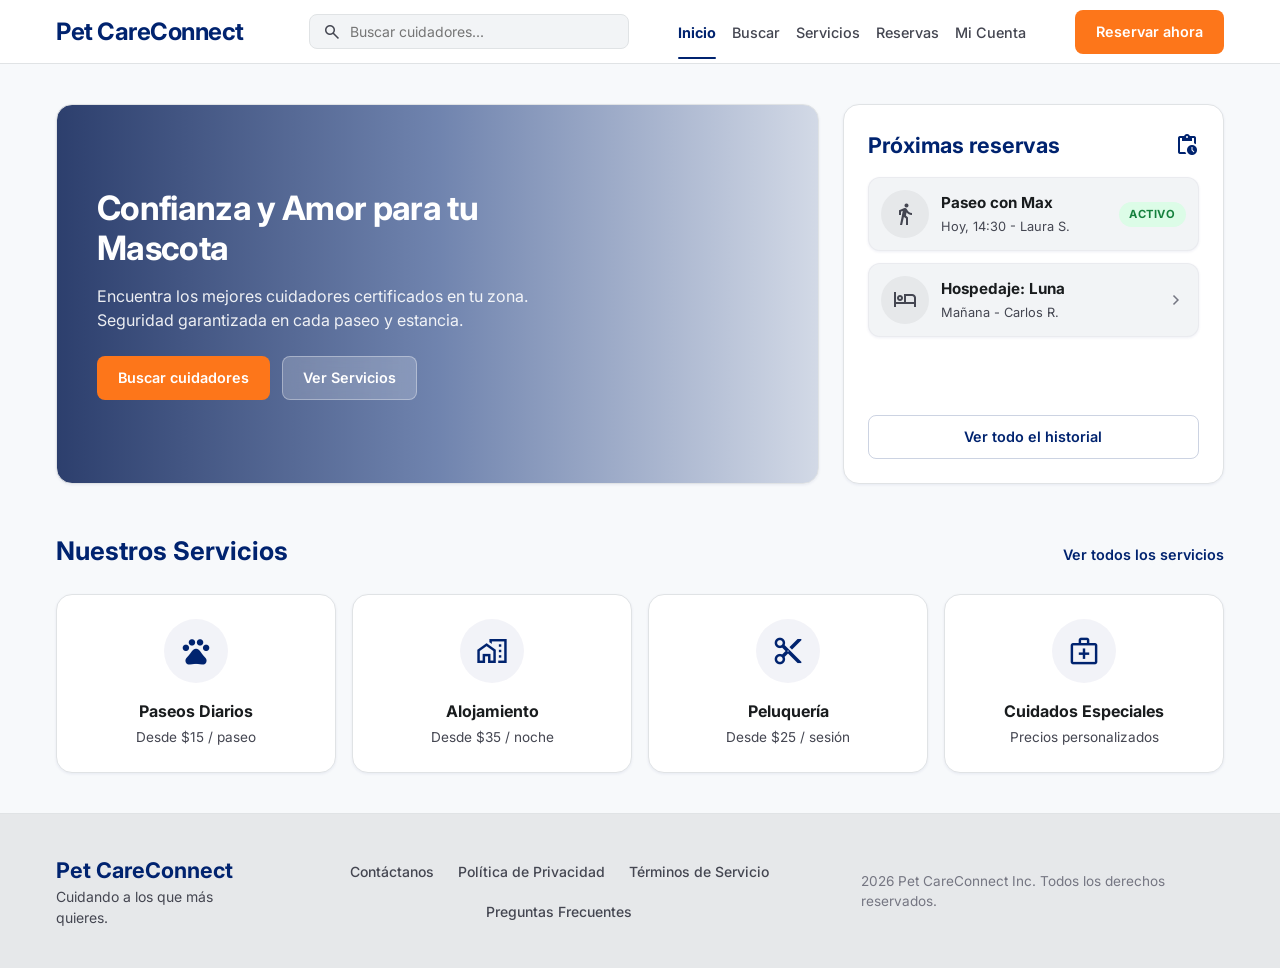
==== petCareConnect/index.html @ e642327b "feat: initialize project structure with index page, search interface, and core application pages" ====
<!DOCTYPE html>
<html lang="es">
<head>
    <meta charset="UTF-8">
    <meta name="viewport" content="width=device-width, initial-scale=1.0">
    <meta name="description" content="Pet CareConnect - Plataforma para reservar servicios de cuidado profesional de mascotas.">
    <title>Pet CareConnect - Cuidado Profesional de Mascotas</title>
    <link rel="preconnect" href="https://fonts.googleapis.com">
    <link rel="preconnect" href="https://fonts.gstatic.com" crossorigin>
    <link href="https://fonts.googleapis.com/css2?family=Inter:wght@400;500;600;700&display=swap" rel="stylesheet">
    <link href="https://fonts.googleapis.com/css2?family=Material+Symbols+Outlined:wght,FILL@100..700,0..1&display=swap" rel="stylesheet">
    <link rel="stylesheet" href="css/styles.css">
    <script src="js/toast.js" defer></script>
    <script src="js/auth.js" defer></script>
</head>
<body>

    <header class="navbar">
        <div class="container navbar-container">
            <span class="brand-logo"><a href="index.html" class="brand-name">Pet CareConnect</a></span>

            <form role="search" action="pages/buscarCuidadores.html" method="GET" class="search-form">
                <div class="form-group search-group">
                    <span class="material-symbols-outlined search-icon">search</span>
                    <label for="search-sitters" class="sr-only">Buscar cuidadores</label>
                    <input type="text" id="search-sitters" class="search-input" name="q" placeholder="Buscar cuidadores...">
                    <button type="submit" class="button button-primary sr-only">Buscar</button>
                </div>
            </form>

            <nav aria-label="Navegación principal" class="main-nav">
                <ul>
                    <li><a href="index.html" class="nav-link active">Inicio</a></li>
                    <li><a href="pages/buscarCuidadores.html" class="nav-link">Buscar</a></li>
                    <li><a href="pages/servicios.html" class="nav-link">Servicios</a></li>
                    <li><a href="pages/misReservas.html" class="nav-link">Reservas</a></li>
                    <li><a href="pages/login.html" class="nav-link">Iniciar sesión</a></li>
                </ul>
            </nav>
            
            <a href="pages/buscarCuidadores.html?intent=reservar" class="button button-accent">Reservar ahora</a>
        </div>
    </header>

    <main class="container">

        <div class="hero-bento-grid">
            <section aria-labelledby="hero-title" class="hero-card">
                <div class="hero-overlay"></div>
                <div class="hero-content">
                    <h1 id="hero-title" class="heading-display" style="color: #ffffff;">Confianza y Amor para tu Mascota</h1>
                    
                    <p>Encuentra los mejores cuidadores certificados en tu zona. Seguridad garantizada en cada paseo y estancia.</p>
                    
                    <div class="hero-actions">
                        <a href="pages/buscarCuidadores.html" class="button button-accent">Buscar cuidadores</a>
                        <a href="pages/servicios.html" class="button button-glass">Ver Servicios</a>
                    </div>
                </div>
            </section>

            <aside aria-labelledby="mis-servicios-title" class="sidebar-card card-surface card-padding">
                <div>
                    <div class="sidebar-header">
                        <h2 id="mis-servicios-title">Próximas reservas</h2>
                        <span class="material-symbols-outlined icon-accent">pending_actions</span>
                    </div>
           
                    <div class="booking-list">
                        <a href="pages/misReservas.html" class="card booking-item card-hover-effect">
                            <div class="booking-avatar-icon">
                                <span class="material-symbols-outlined">directions_walk</span>
                            </div>
                            <div class="booking-info">
                                <h3>Paseo con Max</h3>
                                <p>Hoy, 14:30 - Laura S.</p>
                            </div>
                            <span class="badge badge-success">Activo</span>
                        </a>
                        
                        <a href="pages/misReservas.html" class="card booking-item card-hover-effect">
                            <div class="booking-avatar-icon">
                                <span class="material-symbols-outlined">hotel</span>
                            </div>
                            <div class="booking-info">
                                <h3>Hospedaje: Luna</h3>
                                <p>Mañana - Carlos R.</p>
                            </div>
                            <span class="material-symbols-outlined chevron-icon">chevron_right</span>
                        </a>
                    </div>
                </div>

                <a href="pages/misReservas.html" class="button button-outline-full">Ver todo el historial</a>
            </aside>
        </div>

        <section aria-labelledby="servicios-title" class="services-section">
            <div class="section-header">
                <h2 id="servicios-title">Nuestros Servicios</h2>
                <a href="pages/servicios.html" class="see-all-link">Ver todos los servicios</a>
            </div>
            
            <div class="services-grid">
                <a href="pages/servicios.html#paseos" class="card service-card card-hover-effect">
                    <div class="service-icon-wrapper">
                        <span class="material-symbols-outlined">pets</span>
                    </div>
                    <h3>Paseos Diarios</h3>
                    <p>Desde $15 / paseo</p>
                </a>
                
                <a href="pages/servicios.html#estancia" class="card service-card card-hover-effect">
                    <div class="service-icon-wrapper">
                        <span class="material-symbols-outlined">home_work</span>
                    </div>
                    <h3>Alojamiento</h3>
                    <p>Desde $35 / noche</p>
                </a>
                
                <a href="pages/servicios.html#otros" class="card service-card card-hover-effect">
                    <div class="service-icon-wrapper">
                        <span class="material-symbols-outlined">content_cut</span>
                    </div>
                    <h3>Peluquería</h3>
                    <p>Desde $25 / sesión</p>
                </a>
                
                <a href="pages/servicios.html#otros" class="card service-card card-hover-effect">
                    <div class="service-icon-wrapper">
                        <span class="material-symbols-outlined">medical_services</span>
                    </div>
                    <h3>Cuidados Especiales</h3>
                    <p>Precios personalizados</p>
                </a>
            </div>
        </section>

    </main>

    <footer class="footer">
        <div class="container footer-container">
            <div class="footer-brand">
                <h2>Pet CareConnect</h2>
                <p>Cuidando a los que más quieres.</p>
            </div>

            <nav aria-label="Enlaces legales y ayuda" class="footer-nav">
                <ul>
                    <li><a href="#">Contáctanos</a></li>
                    <li><a href="#">Política de Privacidad</a></li>
                    <li><a href="#">Términos de Servicio</a></li>
                    <li><a href="#">Preguntas Frecuentes</a></li>
                </ul>
            </nav>
            
            <p class="footer-copyright">2026 Pet CareConnect Inc. Todos los derechos reservados.</p>
        </div>
    </footer>

    <nav aria-label="Navegación móvil" class="mobile-nav">
        <a href="index.html" class="mobile-nav-item active">
            <span class="material-symbols-outlined">explore</span>
            <span>Inicio</span>
        </a>
        <a href="pages/buscarCuidadores.html" class="mobile-nav-item">
            <span class="material-symbols-outlined">search</span>
            <span>Buscar</span>
        </a>
        <a href="pages/servicios.html" class="mobile-nav-item">
            <span class="material-symbols-outlined">pets</span>
            <span>Servicios</span>
        </a>
        <a href="pages/misReservas.html" class="mobile-nav-item">
            <span class="material-symbols-outlined">calendar_month</span>
            <span>Reservas</span>
        </a>
        <a href="pages/login.html" class="mobile-nav-item" aria-label="Iniciar sesión">
            <span class="material-symbols-outlined">person</span>
            <span>Cuenta</span>
        </a>
    </nav>
</body>
</html>
---- petCareConnect/css/styles.css ----
:root {
    --primary: #00236f;
    --primary-dark: #00164e;
    --secondary: #9d4300;
    --secondary-bright: #fd761a;
    --secondary-hover: #e06000;

    --bg-main: #f7f9fb;
    --surface: #ffffff;
    --surface-low: #f2f4f6;
    --surface-high: #e6e8ea;

    --text-main: #191c1e;
    --text-muted: #444651;
    --text-light: #757682;
    --border: #e0e3e5;

    --success: #15803d;
    --success-bg: #dcfce7;
    --error: #ba1a1a;
    --error-bg: #ffdad6;
    --warning: #783200;
    --warning-bg: #ffdbca;

    --font: 'Inter', system-ui, -apple-system, sans-serif;
    --max-width: 1200px;
    --header-h: 64px;

    --primary-alpha: rgba(0, 35, 111, 0.05);
    --primary-alpha-subtle: rgba(0, 35, 111, 0.04);
    --primary-alpha-border: rgba(0, 35, 111, 0.2);

    --radius-sm: 0.375rem;
    --radius-md: 0.5rem;
    --radius-lg: 0.75rem;
    --radius-xl: 1rem;
    --shadow-sm: 0 1px 3px rgba(0, 35, 111, 0.07);
    --shadow-md: 0 8px 24px rgba(0, 35, 111, 0.10);
    --transition: transform 0.18s ease, box-shadow 0.18s ease, background-color 0.18s ease, color 0.18s ease, border-color 0.18s ease;
}

*,
*::before,
*::after {
    box-sizing: border-box;
    margin: 0;
    padding: 0;
}

body {
    font-family: var(--font);
    color: var(--text-main);
    background: var(--bg-main);
    line-height: 1.5;
    min-height: 100vh;
    display: flex;
    flex-direction: column;
    padding-top: var(--header-h);
    padding-bottom: 70px;
}

body.login-page-body {
    padding-bottom: 0;
}

a {
    text-decoration: none;
    color: inherit;
}

ul {
    list-style: none;
}

.container {
    width: 100%;
    max-width: var(--max-width);
    margin: 0 auto;
    padding: 0 1rem;
}

.sr-only {
    position: absolute;
    width: 1px;
    height: 1px;
    padding: 0;
    margin: -1px;
    overflow: hidden;
    clip: rect(0, 0, 0, 0);
    border: 0;
}

/* ==========================================================================
   Design System - Componentes Base y Utilidades Globals
   ========================================================================== */

/* 1. Escala Tipográfica Global Unificada */
.heading-display {
    font-size: 2rem;
    font-weight: 800;
    line-height: 1.2;
    letter-spacing: -0.02em;
    color: var(--primary);
}

@media (min-width: 768px) {
    .heading-display {
        font-size: 2.25rem;
    }
}

.heading-xl {
    font-size: 1.85rem;
    font-weight: 800;
    line-height: 1.25;
    letter-spacing: -0.015em;
    color: var(--primary);
}

@media (min-width: 768px) {
    .heading-xl {
        font-size: 2.1rem;
    }
}

.heading-lg {
    font-size: 1.5rem;
    font-weight: 700;
    line-height: 1.3;
}

.heading-md {
    font-size: 1.125rem;
    font-weight: 700;
    line-height: 1.4;
}

.text-body {
    font-size: 1rem;
    line-height: 1.5;
}

.text-small,
.text-caption,
.caption {
    font-size: 0.8125rem;
    line-height: 1.4;
}

.text-muted {
    color: var(--text-muted);
}

/* 2. Utilidades Globales */
.flex {
    display: flex;
}

.flex-center {
    display: flex;
    align-items: center;
    justify-content: center;
}

.flex-between {
    display: flex;
    align-items: center;
    justify-content: space-between;
}

.w-full {
    width: 100%;
}

/* 3. Componentes Base de Formulario */
.form-control {
    width: 100%;
    font-family: var(--font);
    font-size: 0.875rem;
    color: var(--text-main);
    background: transparent;
    border: none;
    outline: none;
    transition: var(--transition);
}

.form-group {
    display: flex;
    flex-direction: column;
    gap: 0.5rem;
}

.form-field {
    display: flex;
    align-items: center;
    gap: 0.5rem;
}

/* 4. Sistema Base de Cards */
.card-surface {
    background: var(--surface);
    border: 1px solid var(--border);
    border-radius: var(--radius-xl);
    box-shadow: var(--shadow-sm);
    transition: var(--transition);
}

.card-padding {
    padding: 1.5rem;
}

/* 5. Sistema de Botones Estandarizado (3 Roles + Ghost) */
.button,
.btn {
    display: inline-flex;
    align-items: center;
    justify-content: center;
    min-height: 44px;
    padding: 0.65rem 1.25rem;
    border-radius: var(--radius-md);
    font-weight: 600;
    font-size: 0.9rem;
    border: 1px solid transparent;
    cursor: pointer;
    transition: var(--transition);
    line-height: 1.25;
    text-align: center;
    box-sizing: border-box;
}

.button-primary,
.btn-primary {
    background: var(--primary);
    color: #ffffff;
}

.button-primary:hover,
.btn-primary:hover {
    background: var(--primary-dark);
    transform: translateY(-1px);
}

.button-accent,
.btn-accent,
.button-hero-accent {
    background: var(--secondary-bright);
    color: #ffffff;
}

.button-accent:hover,
.btn-accent:hover,
.button-hero-accent:hover {
    background: var(--secondary-hover);
    transform: translateY(-1px);
}

.button-outline,
.btn-outline {
    background: transparent;
    color: var(--primary);
    border-color: var(--primary-alpha-border);
}

.button-outline:hover,
.btn-outline:hover {
    background: var(--primary-alpha);
    transform: translateY(-1px);
}

.button-outline-full {
    width: 100%;
    min-height: 44px;
    background: transparent;
    color: var(--primary);
    border: 1px solid var(--primary-alpha-border);
    border-radius: var(--radius-md);
    margin-top: 1rem;
}

.button-outline-full:hover {
    background: var(--primary-alpha);
    transform: translateY(-1px);
}

.button-glass {
    background: rgba(255, 255, 255, 0.2);
    color: #fff;
    backdrop-filter: blur(8px);
    -webkit-backdrop-filter: blur(8px);
    border-color: rgba(255, 255, 255, 0.35);
}

.button-glass:hover {
    background: rgba(255, 255, 255, 0.3);
}

.button-secondary-dim {
    background: var(--surface-low);
    color: var(--text-muted);
    border: 1px solid var(--border);
}

.button-secondary-dim:hover {
    background: var(--surface-high);
    color: var(--text-main);
}

.button:disabled,
.btn:disabled {
    opacity: 0.5;
    cursor: not-allowed;
    transform: none !important;
}

.card {
    background: var(--surface);
    border: 1px solid var(--border);
    border-radius: var(--radius-xl);
    padding: 1.5rem;
    box-shadow: var(--shadow-sm);
    transition: var(--transition);
}

.badge {
    display: inline-block;
    padding: 0.25rem 0.65rem;
    border-radius: 9999px;
    font-size: 0.7rem;
    font-weight: 700;
    text-transform: uppercase;
    letter-spacing: 0.05em;
}

.badge-success {
    background: var(--success-bg);
    color: var(--success);
}

.form-group {
    display: flex;
    flex-direction: column;
    gap: 0.5rem;
}

.search-group {
    position: relative;
    display: flex;
    flex-direction: row;
    align-items: center;
    background: var(--surface-low);
    border: 1px solid var(--border);
    border-radius: var(--radius-md);
    padding: 0.4rem 0.75rem;
    gap: 0.5rem;
    transition: var(--transition);
}

.search-group:focus-within {
    border-color: var(--primary);
    box-shadow: 0 0 0 3px rgba(0, 35, 111, 0.1);
}

.search-icon {
    color: var(--text-muted);
    font-size: 1.25rem;
    flex-shrink: 0;
    display: inline-flex;
    align-items: center;
    line-height: 1;
}

.search-input {
    flex: 1;
    width: 100%;
    border: none;
    background: transparent;
    font-family: inherit;
    font-size: 0.875rem;
    color: var(--text-main);
    outline: none;
}

.navbar {
    position: fixed;
    top: 0;
    left: 0;
    width: 100%;
    height: var(--header-h);
    background: var(--surface);
    border-bottom: 1px solid var(--border);
    z-index: 100;
}

.navbar-container {
    height: 100%;
    display: flex;
    align-items: center;
    justify-content: space-between;
    gap: 0.75rem;
    min-width: 0;
}

.brand-name {
    font-size: 1.15rem;
    font-weight: 700;
    color: var(--primary);
    letter-spacing: -0.02em;
    white-space: nowrap;
}

.navbar .button-accent {
    flex-shrink: 0;
    padding: 0.5rem 0.85rem;
    font-size: 0.8rem;
}

.main-nav,
.search-form {
    display: none;
}

.search-form {
    flex: 1;
    max-width: 320px;
    margin-left: 1rem;
}

.main-nav ul {
    display: flex;
    align-items: center;
    gap: 1rem;
}

.nav-link {
    color: var(--text-muted);
    font-weight: 500;
    font-size: 0.9rem;
    white-space: nowrap;
    position: relative;
    transition: var(--transition);
}

.nav-link:hover,
.nav-link.active {
    color: var(--primary);
}

.nav-link.active {
    font-weight: 700;
}

.nav-link.active::after {
    content: '';
    position: absolute;
    bottom: -18px;
    left: 0;
    width: 100%;
    height: 2px;
    background: var(--primary);
    border-radius: 2px;
}

main.container {
    flex: 1;
    padding-top: 2.5rem;
    padding-bottom: 2.5rem;
    display: flex;
    flex-direction: column;
    gap: 2.5rem;
}

.hero-bento-grid {
    display: grid;
    grid-template-columns: 1fr;
    gap: 1.5rem;
}

@media (min-width: 900px) {
    .hero-bento-grid {
        grid-template-columns: 8fr 4fr;
    }
}

.hero-card {
    position: relative;
    border-radius: var(--radius-xl);
    overflow: hidden;
    background: linear-gradient(90deg, rgba(0, 22, 78, 0.82) 0%, rgba(0, 35, 111, 0.55) 50%, rgba(0, 35, 111, 0.15) 100%);
    border: 1px solid var(--border);
    box-shadow: var(--shadow-sm);
    min-height: 280px;
    display: flex;
    flex-direction: column;
    justify-content: center;
    padding: 1.5rem;
}

.hero-overlay {
    position: absolute;
    inset: 0;
    pointer-events: none;
}

.hero-content {
    max-width: 480px;
    color: #fff;
    z-index: 2;
}

.hero-content h1 {
    font-size: 1.6rem;
    font-weight: 700;
    color: #fff;
    line-height: 1.2;
    margin-bottom: 1rem;
}

.hero-content p {
    font-size: 1rem;
    color: rgba(255, 255, 255, 0.9);
    margin-bottom: 1.5rem;
}

@media (min-width: 768px) {
    .hero-card {
        min-height: 380px;
        padding: 2.5rem;
    }

    .hero-content h1 {
        font-size: 2.1rem;
    }
}

.hero-actions {
    display: flex;
    gap: 0.75rem;
    flex-wrap: wrap;
}

.sidebar-card {
    display: flex;
    flex-direction: column;
    justify-content: space-between;
}

.sidebar-header {
    display: flex;
    justify-content: space-between;
    align-items: center;
    margin-bottom: 1rem;
}

.sidebar-header h2 {
    font-size: 1.35rem;
    font-weight: 700;
    color: var(--primary);
}

.icon-accent {
    color: var(--primary);
    font-size: 1.5rem;
}

.booking-list {
    display: flex;
    flex-direction: column;
    gap: 0.75rem;
}

.booking-item {
    display: flex;
    align-items: center;
    gap: 0.75rem;
    padding: 0.75rem;
    background: var(--surface-low);
    border-radius: var(--radius-lg);
    border-color: rgba(197, 197, 211, 0.2);
    margin-bottom: 0;
}

.booking-item:hover {
    background: var(--surface-high);
}

.booking-avatar-icon {
    width: 48px;
    height: 48px;
    border-radius: 50%;
    background: var(--surface-high);
    display: flex;
    align-items: center;
    justify-content: center;
    color: var(--text-muted);
    flex-shrink: 0;
}

.booking-info {
    flex: 1;
}

.booking-info h3 {
    font-size: 0.95rem;
    font-weight: 700;
    color: var(--text-main);
    margin-bottom: 2px;
}

.booking-info p {
    font-size: 0.8rem;
    color: var(--text-muted);
    margin: 0;
}

.chevron-icon {
    color: var(--text-light);
    font-size: 1.25rem;
}

.services-section {
    margin-top: 0.5rem;
}

.section-header {
    display: flex;
    align-items: baseline;
    justify-content: space-between;
    flex-wrap: wrap;
    gap: 0.5rem 1rem;
    margin-bottom: 1.5rem;
}

.section-header h2 {
    font-size: 1.6rem;
    font-weight: 700;
    color: var(--primary);
}

.see-all-link {
    color: var(--primary);
    font-size: 0.9rem;
    font-weight: 600;
}

.see-all-link:hover {
    text-decoration: underline;
}

.services-grid {
    display: grid;
    grid-template-columns: 1fr;
    gap: 1rem;
}

@media (min-width: 640px) {
    .services-grid {
        grid-template-columns: repeat(2, 1fr);
    }
}

@media (min-width: 1024px) {
    .services-grid {
        grid-template-columns: repeat(4, 1fr);
    }
}

.service-card {
    display: flex;
    flex-direction: column;
    align-items: center;
    text-align: center;
    cursor: pointer;
    margin-bottom: 0;
    color: inherit;
}

.service-card:hover {
    transform: translateY(-2px);
    box-shadow: var(--shadow-md);
    border-color: rgba(0, 35, 111, 0.2);
}

.service-icon-wrapper {
    width: 64px;
    height: 64px;
    border-radius: 50%;
    background: rgba(0, 35, 111, 0.05);
    display: flex;
    align-items: center;
    justify-content: center;
    margin-bottom: 1rem;
    color: var(--primary);
    transition: var(--transition);
}

.service-card:hover .service-icon-wrapper {
    background: var(--primary);
    color: #fff;
}

.service-icon-wrapper .material-symbols-outlined {
    font-size: 32px;
}

.service-card h3 {
    font-size: 1rem;
    font-weight: 700;
    margin-bottom: 0.25rem;
}

.service-card p {
    font-size: 0.85rem;
    color: var(--text-muted);
    margin: 0;
}

.footer {
    background: var(--surface-high);
    border-top: 1px solid var(--border);
    margin-top: auto;
    padding: 2.5rem 0;
}

.footer-container {
    display: flex;
    flex-direction: column;
    gap: 1.5rem;
    align-items: center;
}

@media (min-width: 768px) {
    .footer-container {
        flex-direction: row;
        justify-content: space-between;
    }
}

.footer-brand h2 {
    font-size: 1.35rem;
    font-weight: 700;
    color: var(--primary);
}

.footer-brand p {
    font-size: 0.875rem;
    color: var(--text-muted);
}

.footer-nav ul {
    display: flex;
    flex-wrap: wrap;
    justify-content: center;
    gap: 1rem 1.5rem;
}

.footer-nav a {
    color: var(--text-muted);
    font-size: 0.875rem;
    font-weight: 500;
}

.footer-nav a:hover {
    color: var(--primary);
    text-decoration: underline;
}

.footer-copyright {
    font-size: 0.85rem;
    color: var(--text-light);
}

.mobile-nav {
    display: flex;
    position: fixed;
    bottom: 0;
    left: 0;
    width: 100%;
    height: 60px;
    background: var(--surface);
    border-top: 1px solid var(--border);
    z-index: 100;
    justify-content: space-around;
    align-items: center;
    padding: 0 1rem;
}

@media (min-width: 1024px) {
    .brand-name {
        font-size: 1.5rem;
    }

    .navbar .button-accent {
        padding: 0.6rem 1.25rem;
        font-size: 0.9rem;
    }

    .main-nav {
        display: block;
    }

    .search-form {
        display: block;
        min-width: 0;
    }

    .mobile-nav {
        display: none;
    }

    body {
        padding-bottom: 0;
    }
}

.mobile-nav-item {
    display: flex;
    flex-direction: column;
    align-items: center;
    color: var(--text-muted);
    font-size: 0.65rem;
    font-weight: 600;
    text-transform: uppercase;
    gap: 2px;
    transition: var(--transition);
}

.mobile-nav-item.active {
    color: var(--primary);
    font-weight: 700;
}

.mobile-nav-item .material-symbols-outlined {
    font-size: 22px;
    font-variation-settings: 'FILL' 0;
    transition: var(--transition);
}

.mobile-nav-item.active .material-symbols-outlined {
    font-variation-settings: 'FILL' 1;
}

/* Estilos Servicios Banner Rítmico */
.services-hero-banner {
    background-color: var(--surface-low);
    padding: 2rem 0;
    margin-bottom: 2rem;
    border-bottom: 1px solid var(--border);
}

@media (min-width: 768px) {
    .services-hero-banner {
        padding: 3rem 0;
        margin-bottom: 2.5rem;
    }
}

.hero-text-block {
    max-width: 680px;
}

.hero-text-block h1 {
    font-size: 2.1rem;
    font-weight: 700;
    color: var(--primary);
    line-height: 1.25;
    margin-bottom: 0.75rem;
    letter-spacing: -0.01em;
}

.hero-text-block p {
    font-size: 1.1rem;
    color: var(--text-muted);
    line-height: 1.6;
}

.catalog-section {
    margin-bottom: 3.5rem;
}

.catalog-grid {
    display: grid;
    grid-template-columns: 1fr;
    gap: 1.5rem;
    width: 100%;
}

@media (min-width: 640px) {
    .catalog-grid {
        grid-template-columns: repeat(2, 1fr);
    }
}

@media (min-width: 1024px) {
    .catalog-grid {
        grid-template-columns: repeat(4, 1fr);
    }
}

.catalog-card {
    display: flex;
    flex-direction: column;
    justify-content: space-between;
    min-height: 250px;
    height: 100%;
    scroll-margin-top: calc(var(--header-h) + 1rem);
}

.catalog-card:hover {
    transform: translateY(-3px);
    box-shadow: var(--shadow-md);
    border-color: var(--primary-alpha-border);
}

.catalog-card-header {
    display: flex;
    flex-direction: column;
    gap: 0.75rem;
}

.catalog-card-title-row {
    display: flex;
    justify-content: space-between;
    align-items: center;
    flex-wrap: wrap;
    gap: 0.5rem;
}

.catalog-card-title-row h3 {
    font-size: 1.2rem;
    font-weight: 700;
    color: var(--primary);
    margin: 0;
    min-width: 0;
    flex: 1;
}

.badge-popular {
    background-color: var(--primary-dark);
    color: #ffffff;
    padding: 3px 10px;
    border-radius: 9999px;
    font-size: 0.7rem;
    font-weight: 700;
    letter-spacing: 0.03em;
}

.catalog-card-desc {
    font-size: 0.9rem;
    color: var(--text-muted);
    line-height: 1.5;
}

.catalog-card-footer {
    display: flex;
    justify-content: space-between;
    align-items: center;
    flex-wrap: wrap;
    gap: 0.5rem;
    padding-top: 1rem;
    border-top: 1px solid var(--border);
    margin-top: 1.25rem;
}

.catalog-price {
    font-size: 0.95rem;
    font-weight: 700;
    color: var(--text-main);
}

.catalog-btn {
    padding: 0.45rem 1rem;
    font-size: 0.85rem;
    border-radius: var(--radius-md);
}

.guarantees-section {
    margin-bottom: 3.5rem;
}

.guarantees-main-title {
    font-size: 1.6rem;
    font-weight: 700;
    color: var(--primary);
    margin-bottom: 1.5rem;
}

.guarantees-grid {
    display: grid;
    grid-template-columns: repeat(1, 1fr);
    gap: 1.5rem;
}

@media (min-width: 768px) {
    .guarantees-grid {
        grid-template-columns: repeat(3, 1fr);
    }
}

.guarantee-card {
    display: flex;
    flex-direction: column;
    gap: 0.75rem;
}

.guarantee-icon-box {
    width: 48px;
    height: 48px;
    border-radius: 50%;
    background-color: rgba(0, 35, 111, 0.06);
    color: var(--primary);
    display: flex;
    align-items: center;
    justify-content: center;
}

.guarantee-icon-box .material-symbols-outlined {
    font-size: 24px;
}

.guarantee-card h3 {
    font-size: 1.1rem;
    font-weight: 700;
    color: var(--primary);
    margin: 0;
}

.guarantee-card p {
    font-size: 0.875rem;
    color: var(--text-muted);
    margin: 0;
}

/* Estilos Martina buscarCuidadores */
.search-header-section {
    display: flex;
    flex-direction: column;
    gap: 1.25rem;
}

.search-title-block h1 {
    color: var(--primary);
}

.search-title-block p {
    margin-top: 0.25rem;
}

.filter-fieldset {
    border: none;
    padding: 0;
    margin: 0;
}

.filter-pills-row {
    display: flex;
    flex-wrap: wrap;
    align-items: center;
    gap: 0.75rem;
    background: var(--surface-low);
    padding: 0.75rem;
    border-radius: var(--radius-xl);
    border: 1px solid var(--border);
}

.filter-pill {
    display: flex;
    align-items: center;
    gap: 0.5rem;
    min-width: 0;
    width: 100%;
    background: var(--surface);
    padding: 0.4rem 0.85rem;
    border-radius: var(--radius-md);
    border: 1px solid var(--border);
    font-size: 0.875rem;
}

.filter-icon {
    font-size: 1.15rem;
    color: var(--text-muted);
    flex-shrink: 0;
}

.filter-label {
    font-weight: 600;
    color: var(--text-main);
    font-size: 0.875rem;
    flex-shrink: 0;
}

.search-input {
    flex: 1;
}

.filter-pill .form-control,
.filter-input,
.filter-select {
    width: auto;
    flex: 1;
    min-width: 0;
    cursor: pointer;
}

.button-more-filters {
    margin-left: 0;
    width: 100%;
    justify-content: center;
    padding: 0.5rem 0;
    background: transparent;
    border: none;
    color: var(--primary);
    font-family: inherit;
    font-size: 0.875rem;
    font-weight: 600;
    display: flex;
    align-items: center;
    gap: 0.35rem;
    cursor: pointer;
    transition: var(--transition);
}

.button-more-filters:hover {
    text-decoration: underline;
}

@media (min-width: 640px) {
    .filter-pill {
        width: auto;
        flex: 1 1 200px;
    }

    .button-more-filters {
        margin-left: auto;
        width: auto;
        flex: 0 0 auto;
        padding: 0;
    }
}

.sitters-section {
    width: 100%;
}

/* Sistema CSS Grid real para cuidadores */
.sitters-grid {
    display: grid;
    grid-template-columns: repeat(1, 1fr);
    gap: 1.5rem;
    width: 100%;
}

@media (min-width: 640px) {
    .sitters-grid {
        grid-template-columns: repeat(2, 1fr);
    }
}

@media (min-width: 1024px) {
    .sitters-grid {
        grid-template-columns: repeat(3, 1fr);
    }
}

/* Tarjeta cuidador basada en .card-surface */
.sitter-card {
    overflow: hidden;
    display: flex;
    flex-direction: column;
    height: 100%;
}

.sitter-card:hover {
    transform: translateY(-2px);
    box-shadow: var(--shadow-md);
    border-color: var(--primary-alpha-border);
}

.sitter-card-media {
    position: relative;
    width: 100%;
    height: 190px;
    overflow: hidden;
    background: var(--surface-high);
}

.sitter-card-img {
    width: 100%;
    height: 100%;
    object-fit: cover;
    transition: transform 0.4s ease;
}

.sitter-card:hover .sitter-card-img {
    transform: scale(1.04);
}

.favorite-btn {
    position: absolute;
    top: 12px;
    right: 12px;
    width: 36px;
    height: 36px;
    border-radius: 50%;
    background: rgba(255, 255, 255, 0.85);
    backdrop-filter: blur(4px);
    -webkit-backdrop-filter: blur(4px);
    border: none;
    display: flex;
    align-items: center;
    justify-content: center;
    cursor: pointer;
    box-shadow: 0 2px 6px rgba(0, 0, 0, 0.1);
    transition: var(--transition);
}

.favorite-btn:hover {
    background: rgba(255, 255, 255, 1);
}

.favorite-icon {
    color: var(--secondary-bright);
    font-size: 20px;
}

.verified-badge {
    position: absolute;
    bottom: 12px;
    left: 12px;
    background: var(--primary);
    color: #ffffff;
    padding: 4px 10px;
    border-radius: 9999px;
    font-size: 11px;
    font-weight: 700;
    letter-spacing: 0.05em;
    box-shadow: 0 2px 6px rgba(0, 0, 0, 0.15);
}

.sitter-card-content {
    padding: 1.25rem;
    display: flex;
    flex-direction: column;
    gap: 1rem;
    flex: 1;
    justify-content: space-between;
}

.sitter-header-row {
    display: flex;
    justify-content: space-between;
    align-items: flex-start;
    gap: 0.75rem;
    min-width: 0;
}

.sitter-header-row > div:first-child {
    min-width: 0;
    flex: 1;
}

.sitter-header-row h3 {
    font-size: 1.2rem;
    font-weight: 700;
    color: var(--primary);
    margin: 0;
    overflow-wrap: anywhere;
}

.rating-block {
    display: flex;
    align-items: center;
    flex-wrap: wrap;
    gap: 4px;
    margin-top: 4px;
}

.stars {
    display: flex;
    color: var(--secondary-bright);
}

.star-icon {
    font-size: 16px;
}

.star-icon.filled {
    font-variation-settings: 'FILL' 1;
}

.reviews-count {
    font-size: 0.75rem;
    color: var(--text-muted);
}

.price-block {
    flex-shrink: 0;
    text-align: right;
}

.price-val {
    display: block;
    font-size: 1.25rem;
    font-weight: 700;
    color: var(--primary);
    line-height: 1.2;
}

.price-unit {
    font-size: 0.75rem;
    color: var(--text-muted);
}

.sitter-bio {
    font-size: 0.875rem;
    color: var(--text-muted);
    line-height: 1.4;
    display: -webkit-box;
    -webkit-line-clamp: 2;
    -webkit-box-orient: vertical;
    overflow: hidden;
}

.availability-block {
    display: flex;
    flex-direction: column;
    gap: 6px;
}

.availability-title {
    font-size: 0.65rem;
    font-weight: 700;
    color: var(--text-muted);
    text-transform: uppercase;
    letter-spacing: 0.05em;
}

.availability-days {
    display: flex;
    gap: 6px;
}

.day-pill {
    flex: 1;
    background: var(--surface-high);
    padding: 6px 0;
    border-radius: 4px;
    text-align: center;
    font-size: 0.75rem;
    font-weight: 600;
    color: var(--text-main);
    position: relative;
    display: flex;
    flex-direction: column;
    align-items: center;
    justify-content: center;
    min-height: 32px;
}

.day-dot {
    width: 6px;
    height: 6px;
    background-color: var(--secondary-bright);
    border-radius: 50%;
    margin-top: 2px;
}

.sitter-card-actions {
    display: flex;
    gap: 8px;
    margin-top: auto;
    padding-top: 0.5rem;
}

.action-btn {
    flex: 1;
    padding: 0.55rem 0.75rem;
    font-size: 0.85rem;
}

.button-outline {
    background-color: transparent;
    color: var(--primary);
    border: 1px solid var(--primary);
    font-weight: 600;
}

.button-outline:hover {
    background-color: rgba(0, 35, 111, 0.05);
}

.pagination-nav {
    margin-top: 2.5rem;
    display: flex;
    justify-content: center;
    align-items: center;
}

.pagination-list {
    display: flex;
    align-items: center;
    gap: 1rem;
    list-style: none;
}

.pagination-btn {
    width: 40px;
    height: 40px;
    border-radius: 50%;
    border: 1px solid var(--border);
    display: flex;
    align-items: center;
    justify-content: center;
    color: var(--text-main);
    transition: var(--transition);
    text-decoration: none;
}

.pagination-btn:hover {
    background-color: var(--surface-low);
}

.pagination-info {
    font-size: 0.9rem;
    font-weight: 500;
    color: var(--text-main);
}

/* ==========================================================================
   Estilos Daysi Mis Reservas 
   ========================================================================== */

.bookings-main {
    gap: 2rem;
    padding-bottom: 3.5rem;
}

.bookings-header-section {
    margin-bottom: 0.5rem;
}

.bookings-title {
    font-size: 2rem;
    font-weight: 700;
    color: var(--text-main);
    line-height: 1.25;
    letter-spacing: -0.01em;
    margin-bottom: 0.35rem;
}

.bookings-subtitle {
    font-size: 1rem;
    color: var(--text-muted);
}

.bookings-columns-grid {
    display: grid;
    grid-template-columns: 1fr;
    gap: 1.5rem;
    align-items: start;
}

@media (min-width: 640px) {
    .bookings-columns-grid {
        grid-template-columns: repeat(2, 1fr);
    }
}

@media (min-width: 1024px) {
    .bookings-columns-grid {
        grid-template-columns: repeat(3, 1fr);
    }
}

.bookings-column {
    display: flex;
    flex-direction: column;
    gap: 1rem;
}

.column-header {
    border-bottom: 1px solid var(--border);
    padding-bottom: 0.65rem;
    margin-bottom: 0.25rem;
}

.column-title {
    font-size: 1.35rem;
    font-weight: 700;
    color: var(--text-main);
    display: flex;
    align-items: center;
    gap: 0.5rem;
    margin: 0;
}

.column-title-muted {
    color: var(--text-muted);
}

/* Badges de conteo en títulos */
.badge-count {
    display: inline-flex;
    align-items: center;
    justify-content: center;
    font-size: 0.75rem;
    font-weight: 700;
    padding: 0.15rem 0.6rem;
    border-radius: 9999px;
    line-height: 1;
}

.badge-activas {
    background-color: var(--primary);
    color: #ffffff;
}

.badge-pasadas {
    background-color: var(--surface-high);
    color: var(--text-muted);
}

.badge-canceladas {
    background-color: #ffdad6;
    color: #93000a;
}

/* Tarjetas de Reserva */
.column-cards {
    display: flex;
    flex-direction: column;
    gap: 1rem;
}

.booking-card {
    padding: 1.25rem;
    display: flex;
    flex-direction: column;
    gap: 1rem;
}

.card-hover-effect:hover {
    box-shadow: 0px 4px 14px rgba(0, 35, 111, 0.08);
    transform: translateY(-2px);
}

.booking-card-past {
    opacity: 0.88;
}

.booking-card-cancelled {
    background-color: var(--surface-low);
    border-color: rgba(197, 197, 211, 0.5);
    opacity: 0.75;
}

/* Fila Superior de la Tarjeta */
.card-top-row {
    display: flex;
    justify-content: space-between;
    align-items: flex-start;
    flex-wrap: wrap;
    gap: 0.5rem;
}

.card-provider-info {
    display: flex;
    align-items: center;
    gap: 0.75rem;
    min-width: 0;
    flex: 1 1 12rem;
}

.avatar-circle {
    width: 44px;
    height: 44px;
    border-radius: 50%;
    background-color: var(--surface-high);
    display: flex;
    align-items: center;
    justify-content: center;
    flex-shrink: 0;
    color: var(--text-muted);
    position: relative;
    overflow: hidden;
}

.avatar-circle::before {
    font-family: 'Material Symbols Outlined';
    font-size: 24px;
}

.avatar-walker::before {
    content: 'directions_walk';
}

.avatar-grooming::before {
    content: 'content_cut';
}

.avatar-sitter::before {
    content: 'home_work';
}

.avatar-vet::before {
    content: 'medical_services';
}

.avatar-trainer::before {
    content: 'pets';
}

.avatar-circle.grayscale {
    filter: grayscale(100%);
    opacity: 0.7;
}

.provider-text {
    display: flex;
    flex-direction: column;
    min-width: 0;
}

.card-service-title {
    font-size: 1rem;
    font-weight: 700;
    color: var(--text-main);
    line-height: 1.3;
    margin: 0;
    overflow-wrap: anywhere;
}

.card-service-title.text-muted {
    color: var(--text-muted);
}

.card-provider-name {
    font-size: 0.85rem;
    color: var(--text-muted);
    margin: 0;
}

/* Badges de Estado */
.status-badge {
    font-size: 0.75rem;
    font-weight: 600;
    padding: 0.25rem 0.6rem;
    border-radius: var(--radius-sm);
    line-height: 1.2;
    white-space: nowrap;
    margin: 0;
}

.status-badge strong {
    display: none;
}

.badge-en-progreso {
    background-color: #ffdbca;
    color: #783200;
}

.badge-manana {
    background-color: var(--surface-high);
    color: var(--text-muted);
}

/* Detalles de la tarjeta */
.card-details-list {
    display: flex;
    flex-direction: column;
    gap: 0.4rem;
}

.detail-item {
    font-size: 0.875rem;
    color: var(--text-muted);
    display: flex;
    align-items: center;
    line-height: 1.4;
    margin: 0;
}

.detail-item strong {
    font-weight: 600;
    color: var(--text-main);
    margin-right: 0.25rem;
}

/* Iconos de detalles usando Material Symbols */
.detail-fecha::before {
    content: 'calendar_today';
    font-family: 'Material Symbols Outlined';
    font-size: 18px;
    margin-right: 8px;
    color: var(--text-muted);
    flex-shrink: 0;
}

.detail-fecha strong {
    display: none;
}

.detail-mascota::before {
    content: 'pets';
    font-family: 'Material Symbols Outlined';
    font-size: 18px;
    margin-right: 8px;
    color: var(--text-muted);
    flex-shrink: 0;
}

.detail-rating-row {
    display: flex;
    align-items: center;
    gap: 0.75rem;
}

.detail-rating::before {
    content: 'star';
    font-family: 'Material Symbols Outlined';
    font-variation-settings: 'FILL' 1;
    font-size: 18px;
    margin-right: 4px;
    color: var(--secondary-bright);
    flex-shrink: 0;
}

.detail-rating strong {
    display: none;
}

.detail-rating {
    font-weight: 700;
    color: var(--secondary-bright);
}

.detail-estado-completada strong {
    display: none;
}

.detail-cancelada {
    color: var(--error, #ba1a1a);
    font-weight: 700;
}

.detail-cancelada::before {
    content: 'cancel';
    font-family: 'Material Symbols Outlined';
    font-size: 18px;
    margin-right: 8px;
    color: var(--error, #ba1a1a);
    flex-shrink: 0;
}

.detail-cancelada strong {
    display: none;
}

.detail-estaba-para::before {
    content: 'calendar_today';
    font-family: 'Material Symbols Outlined';
    font-size: 18px;
    margin-right: 8px;
    color: var(--text-muted);
    flex-shrink: 0;
}

/* Acciones de la Tarjeta (Botones) */
.card-actions-grid {
    display: grid;
    gap: 0.5rem;
    margin-top: 0.25rem;
}

.card-actions-grid.two-cols {
    grid-template-columns: 1fr;
}

@media (min-width: 400px) {
    .card-actions-grid.two-cols {
        grid-template-columns: repeat(2, 1fr);
    }
}

.card-actions-grid.full-width {
    grid-template-columns: 1fr;
}

.card-actions-grid .button {
    width: 100%;
    padding: 0.5rem 0.75rem;
    font-size: 0.85rem;
    font-weight: 600;
    gap: 0.35rem;
}

.btn-seguimiento::before {
    content: 'location_on';
    font-family: 'Material Symbols Outlined';
    font-size: 18px;
}

.btn-contacto::before {
    content: 'chat';
    font-family: 'Material Symbols Outlined';
    font-size: 18px;
}

.btn-reagendar::before {
    content: 'event_repeat';
    font-family: 'Material Symbols Outlined';
    font-size: 18px;
}

.button-secondary-dim {
    background-color: var(--surface-high);
    color: var(--text-muted);
    border: 1px solid transparent;
}

.button-secondary-dim:hover {
    background-color: var(--border);
    color: var(--text-main);
}

/* Estilo Gabo Login */
.login-page-body {
    min-height: 100vh;
    display: flex;
    flex-direction: column;
    justify-content: center;
    background-color: var(--bg-main);
    padding-top: 0;
    padding-bottom: 0;
}

.login-main-container {
    flex: 1;
    display: flex;
    flex-direction: column;
    align-items: center;
    justify-content: center;
    padding: 2rem 1rem;
    width: 100%;
}

.login-wrapper {
    width: 100%;
    max-width: 440px;
    margin: 0 auto;
    display: flex;
    flex-direction: column;
    gap: 1.5rem;
}

.login-header-block {
    text-align: center;
    display: flex;
    flex-direction: column;
    align-items: center;
}

.login-back-link {
    font-size: 0.85rem;
    font-weight: 600;
    color: var(--primary);
    margin-bottom: 0.75rem;
}

.login-back-link:hover {
    text-decoration: underline;
}

.login-brand-link,
.login-logo-title-row {
    display: flex;
    align-items: center;
    justify-content: center;
    gap: 0.5rem;
    margin-bottom: 0.35rem;
    color: inherit;
}

.login-logo-icon {
    font-size: 2.2rem;
    color: var(--primary);
    font-variation-settings: 'FILL' 1;
}

.login-header-block h1 {
    font-size: 2rem;
    font-weight: 800;
    color: var(--primary);
    letter-spacing: -0.02em;
    margin: 0;
}

.login-header-block p {
    font-size: 0.95rem;
    color: var(--text-muted);
    margin: 0;
}

.login-card-container {
    background: var(--surface);
    border: 1px solid var(--border);
    border-radius: var(--radius-xl);
    padding: 1.25rem;
    box-shadow: 0 4px 16px rgba(0, 35, 111, 0.05);
    width: 100%;
    margin-top: 1.25rem;
    text-align: left;
}

@media (min-width: 480px) {
    .login-card-container {
        padding: 2rem;
    }
}

.login-fieldset {
    border: none;
    padding: 0;
    margin: 0;
    display: flex;
    flex-direction: column;
    gap: 1rem;
}

.login-form-item {
    margin: 0;
    display: flex;
    flex-direction: column;
    gap: 0.35rem;
}

.login-form-item label {
    font-size: 0.875rem;
    font-weight: 600;
    color: var(--text-main);
}

.password-label-row {
    display: flex;
    justify-content: space-between;
    align-items: center;
    flex-wrap: wrap;
    gap: 0.25rem 0.75rem;
}

.forgot-password-link {
    font-size: 0.85rem;
    color: var(--secondary-bright);
    font-weight: 600;
    text-decoration: none;
    transition: var(--transition);
}

.forgot-password-link:hover {
    text-decoration: underline;
}

.input-icon-wrapper {
    position: relative;
    display: flex;
    align-items: center;
    width: 100%;
}

.input-left-icon {
    position: absolute;
    left: 0.75rem;
    color: var(--text-light);
    font-size: 1.25rem;
    pointer-events: none;
}

.login-input {
    width: 100%;
    padding: 0.7rem 0.75rem 0.7rem 2.5rem;
    background: var(--bg-main);
    border: 1px solid var(--border);
    border-radius: var(--radius-md);
    font-size: 0.9rem;
    font-family: inherit;
    color: var(--text-main);
    outline: none;
    transition: var(--transition);
}

.login-input:focus {
    border-color: var(--primary);
    background: var(--surface);
    box-shadow: 0 0 0 3px rgba(0, 35, 111, 0.1);
}

.toggle-password-btn {
    position: absolute;
    right: 0.75rem;
    background: transparent;
    border: none;
    color: var(--text-light);
    cursor: pointer;
    display: flex;
    align-items: center;
    justify-content: center;
    font-size: 1.2rem;
    padding: 0;
    transition: var(--transition);
}

.toggle-password-btn:hover {
    color: var(--primary);
}

.remember-checkbox-item {
    display: flex;
    align-items: center;
    gap: 0.5rem;
    margin: 0.25rem 0;
}

.remember-checkbox-item input[type="checkbox"] {
    width: 18px;
    height: 18px;
    accent-color: var(--primary);
    cursor: pointer;
}

.remember-checkbox-item label {
    font-size: 0.875rem;
    color: var(--text-muted);
    cursor: pointer;
}

.login-submit-btn {
    width: 100%;
    padding: 0.75rem 1.25rem;
    background-color: var(--primary);
    color: #ffffff;
    border: none;
    border-radius: var(--radius-md);
    font-size: 0.95rem;
    font-weight: 700;
    cursor: pointer;
    display: flex;
    align-items: center;
    justify-content: center;
    gap: 0.5rem;
    transition: var(--transition);
    margin-top: 0.5rem;
}

.login-submit-btn:hover {
    background-color: var(--primary-dark);
    transform: translateY(-1px);
}

.register-prompt-section {
    text-align: center;
    margin-top: 0.5rem;
}

.register-prompt-section h2 {
    font-size: 0.95rem;
    font-weight: 400;
    color: var(--text-muted);
    display: inline;
    margin: 0;
}

.register-prompt-section a {
    color: var(--secondary-bright);
    font-weight: 700;
    text-decoration: none;
    margin-left: 0.35rem;
    transition: var(--transition);
}

.register-prompt-section a:hover {
    text-decoration: underline;
}

.login-footer {
    width: 100%;
    padding: 1.5rem 0;
    text-align: center;
    border-top: 1px solid var(--border);
    margin-top: auto;
}

.login-footer p {
    font-size: 0.8rem;
    color: var(--text-light);
    margin: 0;
}

/* Estilos Perfil del Cuidador - Daysi y Gabriel */

.profile-page-wrapper {
    flex: 1;
    padding-top: 2rem;
    padding-bottom: 3.5rem;
}

.profile-layout-grid {
    display: grid;
    grid-template-columns: 1fr;
    gap: 1.5rem;
    align-items: start;
}

.profile-main-content {
    display: flex;
    flex-direction: column;
    gap: 1.5rem;
}

.profile-back-row {
    margin: 0;
}

.profile-sidebar-content {
    display: flex;
    flex-direction: column;
    gap: 1.5rem;
    order: -1;
}

@media (min-width: 1024px) {
    .profile-layout-grid {
        grid-template-columns: 8fr 4fr;
    }

    .profile-sidebar-content {
        order: 0;
    }
}


.profile-header-card {
    position: relative;
    background: var(--surface);
    border: 1px solid var(--border);
    border-radius: var(--radius-xl);
}

.profile-header-layout {
    display: flex;
    flex-direction: column;
    gap: 1.25rem;
}

@media (min-width: 640px) {
    .profile-header-layout {
        flex-direction: row;
        align-items: flex-start;
    }
}

.profile-avatar-block {
    position: relative;
    width: 120px;
    height: 120px;
    flex-shrink: 0;
}

.profile-avatar-circle {
    width: 100%;
    height: 100%;
    border-radius: var(--radius-xl);
    background: linear-gradient(135deg, var(--primary), var(--primary-dark));
    display: flex;
    align-items: center;
    justify-content: center;
    color: #ffffff;
    box-shadow: var(--shadow-sm);
}

.profile-avatar-circle .avatar-icon {
    font-size: 64px;
}

.profile-verified-badge {
    position: absolute;
    bottom: -6px;
    right: -6px;
    background: var(--success-bg, #dcfce7);
    color: var(--success, #15803d);
    border: 2px solid var(--surface);
    border-radius: 50%;
    font-size: 20px;
    padding: 2px;
    font-variation-settings: 'FILL' 1;
}

.profile-header-info {
    flex: 1;
    display: flex;
    flex-direction: column;
    gap: 0.75rem;
}

.profile-name-rating-row {
    display: flex;
    flex-direction: column;
    gap: 0.5rem;
}

@media (min-width: 640px) {
    .profile-name-rating-row {
        flex-direction: row;
        justify-content: space-between;
        align-items: flex-start;
    }
}

.profile-name-title {
    font-size: 1.8rem;
    font-weight: 700;
    color: var(--primary);
    line-height: 1.2;
    margin: 0;
}

.profile-location {
    font-size: 0.95rem;
    color: var(--text-muted);
    display: flex;
    align-items: center;
    gap: 0.25rem;
    margin-top: 0.25rem;
}

.profile-location .icon {
    color: var(--secondary);
    font-size: 1.1rem;
}

.profile-rating-badge {
    display: inline-flex;
    align-items: center;
    gap: 0.35rem;
    background-color: rgba(253, 118, 26, 0.12);
    padding: 0.35rem 0.75rem;
    border-radius: 9999px;
    color: var(--secondary);
    align-self: flex-start;
    margin: 0;
}

.profile-rating-badge .star-icon {
    font-size: 1.1rem;
    font-variation-settings: 'FILL' 1;
}

.profile-rating-badge .rating-text {
    font-size: 0.875rem;
    font-weight: 700;
    color: var(--text-main);
}

.profile-verified-subtext {
    display: none;
}

.profile-tags-list {
    display: flex;
    flex-wrap: wrap;
    gap: 0.5rem;
    margin-top: 0.25rem;
}

.profile-tag-pill {
    background-color: var(--surface-low);
    color: var(--text-muted);
    font-size: 0.75rem;
    font-weight: 600;
    padding: 0.3rem 0.65rem;
    border-radius: var(--radius-md);
    border: 1px solid rgba(197, 197, 211, 0.3);
}


.profile-section {
    background: var(--surface);
    border: 1px solid var(--border);
    border-radius: var(--radius-xl);
    padding: 1.5rem;
}

.profile-section-header {
    display: flex;
    align-items: center;
    justify-content: space-between;
    flex-wrap: wrap;
    gap: 0.75rem;
    margin-bottom: 1rem;
}

.profile-section-title {
    font-size: 1.35rem;
    font-weight: 700;
    color: var(--primary);
    margin: 0;
    min-width: 0;
}

.profile-bio-text {
    font-size: 0.95rem;
    color: var(--text-muted);
    line-height: 1.6;
    margin-bottom: 0.75rem;
}

.profile-bio-text:last-child {
    margin-bottom: 0;
}


.environment-grid-placeholder {
    display: grid;
    grid-template-columns: repeat(2, 1fr);
    gap: 0.75rem;
    margin-top: 1rem;
}

@media (min-width: 640px) {
    .environment-grid-placeholder {
        grid-template-columns: repeat(4, 1fr);
    }
}

.env-placeholder-item {
    aspect-ratio: 1 / 1;
    border-radius: var(--radius-md);
    background: var(--surface-low);
    border: 1px solid var(--border);
    display: flex;
    flex-direction: column;
    align-items: center;
    justify-content: center;
    color: var(--text-muted);
    gap: 0.35rem;
    transition: var(--transition);
}

.env-placeholder-item:hover {
    background: var(--surface-high);
    border-color: var(--primary);
    color: var(--primary);
}

.env-placeholder-item .material-symbols-outlined {
    font-size: 28px;
}

.env-label {
    font-size: 0.75rem;
    font-weight: 600;
}

.env-placeholder-item.env-more {
    background: var(--primary);
    color: #ffffff;
}

.env-placeholder-item.env-more .more-count {
    font-size: 1.5rem;
    font-weight: 700;
}


.reviews-sort-form {
    display: flex;
    align-items: center;
    flex-wrap: wrap;
    gap: 0.5rem;
    margin: 0;
}

.sort-label {
    font-size: 0.85rem;
    color: var(--text-muted);
}

.sort-select {
    border: none;
    background: transparent;
    font-family: inherit;
    font-size: 0.875rem;
    font-weight: 700;
    color: var(--text-main);
    outline: none;
    cursor: pointer;
}

.reviews-list {
    display: flex;
    flex-direction: column;
    gap: 1.25rem;
    margin-top: 1rem;
    margin-bottom: 1.25rem;
}

.review-item {
    border-bottom: 1px solid var(--border);
    padding-bottom: 1.25rem;
    display: flex;
    flex-direction: column;
    gap: 0.5rem;
}

.review-item:last-child {
    border-bottom: none;
    padding-bottom: 0;
}

.review-header {
    display: flex;
    align-items: center;
    justify-content: space-between;
    flex-wrap: wrap;
    gap: 0.5rem;
}

.review-user-info {
    display: flex;
    align-items: center;
    gap: 0.75rem;
    min-width: 0;
}

.review-avatar {
    width: 40px;
    height: 40px;
    border-radius: 50%;
    display: flex;
    align-items: center;
    justify-content: center;
    font-size: 0.875rem;
    font-weight: 700;
    flex-shrink: 0;
}

.avatar-cp {
    background: var(--primary-fixed, #dce1ff);
    color: var(--primary);
}

.avatar-ml {
    background: var(--secondary-fixed, #ffdbca);
    color: var(--secondary);
}

.review-username {
    font-size: 0.95rem;
    font-weight: 700;
    color: var(--text-main);
    margin: 0;
}

.review-date {
    font-size: 0.75rem;
    color: var(--text-muted);
    margin: 0;
}

.review-stars {
    display: flex;
    color: var(--secondary-bright);
    gap: 2px;
}

.review-stars .star-filled {
    font-size: 18px;
    font-variation-settings: 'FILL' 1;
}

.review-stars .star-empty {
    font-size: 18px;
    font-variation-settings: 'FILL' 0;
}

.review-comment {
    font-size: 0.9rem;
    color: var(--text-muted);
    line-height: 1.5;
    margin: 0;
}

.read-all-reviews-btn {
    width: 100%;
    margin-top: 0.5rem;
}


.booking-sticky-card {
    position: static;
    background: var(--surface);
    border: 1px solid var(--border);
    border-radius: var(--radius-xl);
    box-shadow: var(--shadow-sm);
}

@media (min-width: 1024px) {
    .booking-sticky-card {
        position: sticky;
        top: 80px;
    }
}

.booking-price-row {
    display: flex;
    align-items: baseline;
    gap: 0.35rem;
    margin-bottom: 1rem;
}

.booking-price-val {
    font-size: 1.8rem;
    font-weight: 700;
    color: var(--primary);
}

.booking-price-unit {
    font-size: 0.9rem;
    color: var(--text-muted);
}

.booking-fieldset {
    border: none;
    padding: 0;
    margin: 0;
    display: flex;
    flex-direction: column;
    gap: 1rem;
}

.booking-inputs-stack {
    display: flex;
    flex-direction: column;
    gap: 0.5rem;
}

.booking-input-group {
    background: var(--surface-low);
    border: 1px solid var(--border);
    border-radius: var(--radius-md);
    padding: 0.5rem 0.85rem;
    display: flex;
    align-items: center;
    justify-content: space-between;
    transition: var(--transition);
}

.booking-input-group:focus-within {
    border-color: var(--primary);
    background: var(--surface);
}

.input-text-block {
    display: flex;
    flex-direction: column;
    flex: 1;
}

.input-label {
    font-size: 0.65rem;
    font-weight: 700;
    color: var(--text-muted);
    text-transform: uppercase;
    letter-spacing: 0.05em;
}

.booking-date-input,
.booking-select-input {
    border: none;
    background: transparent;
    font-family: inherit;
    font-size: 0.875rem;
    font-weight: 700;
    color: var(--text-main);
    outline: none;
    padding: 2px 0;
    width: 100%;
}

.booking-input-group .input-icon {
    color: var(--text-muted);
    font-size: 20px;
}

.booking-cost-breakdown {
    border-top: 1px solid var(--border);
    padding-top: 1rem;
    display: flex;
    flex-direction: column;
    gap: 0.5rem;
}

.cost-row {
    display: flex;
    justify-content: space-between;
    font-size: 0.9rem;
    color: var(--text-muted);
}

.cost-row.cost-total {
    font-size: 1.15rem;
    font-weight: 700;
    color: var(--primary);
    margin-top: 0.25rem;
}

.booking-submit-btn {
    width: 100%;
    padding: 0.85rem 1.25rem;
    font-size: 1.1rem;
    font-weight: 700;
}

.booking-guarantee-note {
    font-size: 0.75rem;
    color: var(--text-muted);
    text-align: center;
    margin: 0;
}


.services-sidebar-card {
    background: var(--surface);
    border: 1px solid var(--border);
    border-radius: var(--radius-xl);
}

.sidebar-section-title {
    font-size: 1.25rem;
    font-weight: 700;
    color: var(--primary);
    margin-bottom: 1rem;
}

.services-list {
    display: flex;
    flex-direction: column;
    gap: 0.85rem;
}

.service-detail-item {
    display: flex;
    align-items: flex-start;
    gap: 0.75rem;
    padding: 0.5rem;
    border-radius: var(--radius-md);
    transition: var(--transition);
}

.service-detail-item:hover {
    background: var(--surface-low);
}

.service-icon-box {
    width: 40px;
    height: 40px;
    border-radius: 50%;
    background: var(--primary-fixed, #dce1ff);
    color: var(--primary);
    display: flex;
    align-items: center;
    justify-content: center;
    flex-shrink: 0;
}

.service-icon-box .material-symbols-outlined {
    font-size: 22px;
}

.service-text-content {
    flex: 1;
}

.service-title-row {
    display: flex;
    justify-content: space-between;
    align-items: baseline;
    gap: 0.5rem;
}

.service-name {
    font-size: 0.9rem;
    font-weight: 700;
    color: var(--text-main);
    margin: 0;
    min-width: 0;
}

.service-price {
    font-size: 0.9rem;
    font-weight: 700;
    color: var(--primary);
}

.service-desc {
    font-size: 0.75rem;
    color: var(--text-muted);
    margin-top: 2px;
    line-height: 1.3;
}


.stats-sidebar-section {
    width: 100%;
}

.stats-grid {
    display: grid;
    grid-template-columns: repeat(2, 1fr);
    gap: 0.75rem;
    list-style: none;
    padding: 0;
    margin: 0;
}

.stat-card {
    background: var(--surface-high);
    border: 1px solid var(--border);
    border-radius: var(--radius-xl);
    padding: 0.85rem;
    text-align: center;
    display: flex;
    flex-direction: column;
    align-items: center;
    justify-content: center;
}

.stat-value {
    font-size: 1.4rem;
    font-weight: 700;
    color: var(--primary);
    line-height: 1.2;
}

.stat-label {
    font-size: 0.65rem;
    font-weight: 700;
    color: var(--text-muted);
    text-transform: uppercase;
    letter-spacing: 0.05em;
    margin-top: 2px;
}



.modal-overlay {
    position: fixed;
    inset: 0;
    background: rgba(0, 35, 111, 0.45);
    backdrop-filter: blur(4px);
    z-index: 1000;
    display: flex;
    align-items: center;
    justify-content: center;
    padding: 1rem;
    opacity: 0;
    visibility: hidden;
    transition: opacity 0.25s ease, visibility 0.25s ease;
}

.modal-overlay.is-active {
    opacity: 1;
    visibility: visible;
}

.modal-card {
    background: var(--surface);
    border: 1px solid var(--border);
    border-radius: var(--radius-xl);
    padding: 1.5rem;
    max-width: 500px;
    width: 100%;
    box-shadow: var(--shadow-lg);
    transform: translateY(20px);
    transition: transform 0.25s ease;
}

.modal-overlay.is-active .modal-card {
    transform: translateY(0);
}

.modal-header {
    display: flex;
    align-items: center;
    justify-content: space-between;
    padding-bottom: 0.75rem;
    border-bottom: 1px solid var(--border);
    margin-bottom: 1rem;
}

.modal-title {
    font-size: 1.25rem;
    font-weight: 700;
    color: var(--primary);
    margin: 0;
    display: flex;
    align-items: center;
    gap: 0.5rem;
}

.modal-close-btn {
    background: transparent;
    border: none;
    cursor: pointer;
    color: var(--text-muted);
    display: flex;
    align-items: center;
    justify-content: center;
    padding: 0.25rem;
    border-radius: 50%;
    transition: var(--transition);
}

.modal-close-btn:hover {
    background: var(--surface-low);
    color: var(--primary);
}

.modal-body {
    display: flex;
    flex-direction: column;
    gap: 1rem;
    margin-bottom: 1.5rem;
}

.modal-footer {
    display: flex;
    justify-content: flex-end;
    gap: 0.75rem;
    padding-top: 0.75rem;
    border-top: 1px solid var(--border);
}

.confirmation-summary-list {
    background: var(--surface-low);
    border: 1px solid var(--border);
    border-radius: var(--radius-md);
    padding: 1rem;
    display: flex;
    flex-direction: column;
    gap: 0.5rem;
}

.summary-item {
    display: flex;
    justify-content: space-between;
    font-size: 0.9rem;
    color: var(--text-muted);
}

.summary-item strong {
    color: var(--text-main);
}

.summary-total {
    border-top: 1px dashed var(--border);
    padding-top: 0.5rem;
    margin-top: 0.25rem;
    font-weight: 700;
    font-size: 1.05rem;
    color: var(--primary);
}

.modal-policy-note {
    font-size: 0.8rem;
    color: var(--text-muted);
    display: flex;
    align-items: center;
    gap: 0.4rem;
    background: rgba(0, 35, 111, 0.04);
    padding: 0.6rem 0.85rem;
    border-radius: var(--radius-md);
    border-left: 3px solid var(--primary);
}


.toast-container {
    position: fixed;
    bottom: 80px;
    right: 20px;
    z-index: 1100;
    display: flex;
    flex-direction: column;
    gap: 0.5rem;
    pointer-events: none;
}

@media (min-width: 768px) {
    .toast-container {
        bottom: 24px;
    }
}

.toast {
    background: var(--primary);
    color: #ffffff;
    padding: 0.75rem 1.25rem;
    border-radius: var(--radius-md);
    box-shadow: var(--shadow-md);
    font-size: 0.9rem;
    font-weight: 500;
    display: flex;
    align-items: center;
    gap: 0.5rem;
    pointer-events: auto;
    animation: toastIn 0.25s ease-out;
}

.toast-success {
    background: var(--primary);
}

.toast-error {
    background: var(--error, #ba1a1a);
}

@keyframes toastIn {
    from {
        opacity: 0;
        transform: translateY(10px);
    }
    to {
        opacity: 1;
        transform: translateY(0);
    }
}


.confirmation-page-container {
    max-width: 680px;
    margin: 0 auto;
    text-align: center;
}

.confirmation-card {
    display: flex;
    flex-direction: column;
    align-items: center;
    gap: 1.5rem;
    padding: 2.5rem 1.5rem;
}

.confirmation-icon-circle {
    width: 72px;
    height: 72px;
    border-radius: 50%;
    background: rgba(0, 35, 111, 0.1);
    color: var(--primary);
    display: flex;
    align-items: center;
    justify-content: center;
}

.confirmation-icon-circle .material-symbols-outlined {
    font-size: 48px;
}

.confirmation-details-box {
    width: 100%;
    text-align: left;
    background: var(--surface-low);
    border: 1px solid var(--border);
    border-radius: var(--radius-lg);
    padding: 1.25rem;
    display: flex;
    flex-direction: column;
    gap: 0.75rem;
}

.confirmation-code-row {
    display: flex;
    justify-content: space-between;
    align-items: center;
    border-bottom: 1px solid var(--border);
    padding-bottom: 0.75rem;
}

.code-badge {
    background: var(--primary-fixed, #dce1ff);
    color: var(--primary);
    font-family: monospace;
    font-size: 0.9rem;
    font-weight: 700;
    padding: 0.2rem 0.6rem;
    border-radius: var(--radius-sm);
}

.confirmation-actions {
    display: flex;
    gap: 1rem;
    width: 100%;
    justify-content: center;
    flex-wrap: wrap;
}

.confirmation-actions .button {
    flex: 1;
    min-width: 160px;
    text-align: center;
}


.toast-info {
    background: var(--surface-high);
    color: var(--text-main);
    border: 1px solid var(--border);
}

.toast-close-btn {
    background: transparent;
    border: none;
    color: inherit;
    font-size: 1.1rem;
    cursor: pointer;
    margin-left: auto;
    display: flex;
    align-items: center;
    opacity: 0.8;
}

.toast-close-btn:hover {
    opacity: 1;
}


.favorite-btn {
    background: transparent;
    border: none;
    cursor: pointer;
    color: var(--text-muted);
    transition: transform 0.15s ease, color 0.15s ease;
    display: flex;
    align-items: center;
    justify-content: center;
    padding: 0.35rem;
    border-radius: 50%;
}

.favorite-btn:hover {
    background: rgba(253, 118, 26, 0.1);
    color: var(--secondary);
}

.favorite-btn.is-favorite {
    color: var(--secondary);
}

.favorite-btn.is-favorite .material-symbols-outlined {
    font-variation-settings: 'FILL' 1;
    transform: scale(1.15);
}


.inpage-alert-banner {
    display: flex;
    align-items: center;
    justify-content: space-between;
    background: var(--warning-bg, #ffdbca);
    color: var(--warning, #783200);
    padding: 0.85rem 1.25rem;
    border-radius: var(--radius-lg);
    margin-bottom: 1.5rem;
    gap: 1rem;
    flex-wrap: wrap;
    border: 1px solid rgba(120, 50, 0, 0.15);
}

.inpage-alert-content {
    display: flex;
    align-items: center;
    gap: 0.75rem;
    font-weight: 600;
    font-size: 0.95rem;
}

.inpage-alert-content .material-symbols-outlined {
    font-size: 24px;
    color: var(--secondary);
}


.empty-state {
    display: flex;
    flex-direction: column;
    align-items: center;
    justify-content: center;
    text-align: center;
    padding: 3.5rem 1.5rem;
    background: var(--surface);
    border: 1px solid var(--border);
    border-radius: var(--radius-xl);
    gap: 1.25rem;
    width: 100%;
}

.empty-state-icon {
    font-size: 64px;
    color: var(--text-muted);
    background: var(--surface-low);
    width: 96px;
    height: 96px;
    border-radius: 50%;
    display: flex;
    align-items: center;
    justify-content: center;
}

.empty-state-title {
    font-size: 1.35rem;
    font-weight: 700;
    color: var(--primary);
    margin: 0;
}

.empty-state-desc {
    font-size: 0.95rem;
    color: var(--text-muted);
    max-width: 420px;
    margin: 0;
    line-height: 1.5;
}


.skeleton-card {
    background: var(--surface);
    border: 1px solid var(--border);
    border-radius: var(--radius-xl);
    padding: 1.25rem;
    display: flex;
    flex-direction: column;
    gap: 1rem;
    position: relative;
    overflow: hidden;
}

.skeleton-box {
    background: var(--surface-high);
    border-radius: var(--radius-sm);
    animation: skeletonPulse 1.5s infinite ease-in-out;
}

@keyframes skeletonPulse {
    0% { opacity: 0.6; }
    50% { opacity: 1; }
    100% { opacity: 0.6; }
}


.filters-modal-grid {
    display: grid;
    grid-template-columns: 1fr;
    gap: 1rem;
}

@media (min-width: 480px) {
    .filters-modal-grid {
        grid-template-columns: repeat(2, 1fr);
    }
}

.checkbox-group-option {
    display: flex;
    align-items: center;
    gap: 0.5rem;
    font-size: 0.9rem;
    color: var(--text-main);
    cursor: pointer;
}

.checkbox-group-option input {
    accent-color: var(--primary);
    width: 16px;
    height: 16px;
}

/* ==========================================================================
   Fase D: Auth Realista, Validaciones, Mi Cuenta y Mascotas
   ========================================================================== */

/* 1. Accesibilidad & Foco */
:focus-visible {
    outline: 2px solid var(--primary);
    outline-offset: 2px;
}

/* 2. Estados de Validación de Formularios */
.field-error {
    font-size: 0.75rem;
    color: var(--error);
    display: none;
    align-items: center;
    gap: 0.25rem;
    margin-top: 0.25rem;
    font-weight: 500;
}

.field-error.is-visible {
    display: flex;
}

.login-input.is-invalid,
.form-control.is-invalid {
    border-color: var(--error) !important;
    background-color: #fffbfa !important;
    box-shadow: 0 0 0 3px rgba(186, 26, 26, 0.12) !important;
}

.login-input.is-valid,
.form-control.is-valid {
    border-color: var(--success) !important;
}

/* Spinner en botones con estado is-loading */
.button.is-loading,
.btn.is-loading,
.login-submit-btn.is-loading {
    pointer-events: none;
    opacity: 0.85;
    position: relative;
    cursor: wait;
}

.btn-spinner {
    display: inline-block;
    width: 16px;
    height: 16px;
    border: 2px solid rgba(255, 255, 255, 0.35);
    border-radius: 50%;
    border-top-color: #ffffff;
    animation: btnSpin 0.75s linear infinite;
}

@keyframes btnSpin {
    to { transform: rotate(360deg); }
}

/* 3. Medidor de Fortaleza de Contraseña */
.password-strength-container {
    display: flex;
    flex-direction: column;
    gap: 0.35rem;
    margin-top: 0.35rem;
    width: 100%;
}

.password-strength-bars {
    display: flex;
    gap: 0.35rem;
    width: 100%;
}

.strength-bar-segment {
    flex: 1;
    height: 4px;
    border-radius: 2px;
    background: var(--surface-high);
    transition: background-color 0.25s ease;
}

.strength-level-weak .segment-1 {
    background-color: var(--error);
}

.strength-level-medium .segment-1,
.strength-level-medium .segment-2 {
    background-color: var(--secondary-bright);
}

.strength-level-strong .segment-1,
.strength-level-strong .segment-2,
.strength-level-strong .segment-3 {
    background-color: var(--success);
}

.password-strength-text {
    font-size: 0.75rem;
    font-weight: 600;
    color: var(--text-muted);
}

/* 4. Auth Extras (Términos, Recovery Success) */
.auth-terms-item {
    display: flex;
    align-items: flex-start;
    gap: 0.5rem;
    font-size: 0.8rem;
    color: var(--text-muted);
    line-height: 1.4;
    margin-top: 0.25rem;
}

.auth-terms-item input[type="checkbox"] {
    margin-top: 2px;
    accent-color: var(--primary);
    width: 16px;
    height: 16px;
}

.auth-terms-item a {
    color: var(--secondary-bright);
    text-decoration: underline;
    font-weight: 600;
}

.recovery-success-box {
    text-align: center;
    padding: 1.5rem 0.5rem;
    display: flex;
    flex-direction: column;
    align-items: center;
    gap: 0.75rem;
}

.recovery-success-icon {
    font-size: 48px;
    color: var(--success);
    font-variation-settings: 'FILL' 1;
}

/* 5. Página Mi Cuenta (`miCuenta.html`) */
.account-page-wrapper {
    flex: 1;
    padding-top: 1.5rem;
    padding-bottom: 4rem;
}

.account-header-card {
    display: flex;
    flex-direction: column;
    gap: 1.25rem;
    background: var(--surface);
    border: 1px solid var(--border);
    border-radius: var(--radius-xl);
    padding: 1.5rem;
    box-shadow: var(--shadow-sm);
    margin-bottom: 1.5rem;
}

@media (min-width: 640px) {
    .account-header-card {
        flex-direction: row;
        align-items: center;
        justify-content: space-between;
        padding: 2rem;
    }
}

.account-user-profile {
    display: flex;
    align-items: center;
    gap: 1.25rem;
}

.account-user-avatar {
    width: 68px;
    height: 68px;
    border-radius: 50%;
    background: linear-gradient(135deg, var(--primary), var(--primary-dark));
    color: #ffffff;
    display: flex;
    align-items: center;
    justify-content: center;
    font-size: 1.5rem;
    font-weight: 700;
    letter-spacing: -0.02em;
    box-shadow: 0 4px 12px rgba(0, 35, 111, 0.2);
    flex-shrink: 0;
}

.account-user-info h1 {
    font-size: 1.45rem;
    font-weight: 700;
    color: var(--primary);
    margin: 0;
    display: flex;
    align-items: center;
    gap: 0.5rem;
    flex-wrap: wrap;
}

.account-user-info p {
    font-size: 0.9rem;
    color: var(--text-muted);
    margin: 0.2rem 0;
}

.account-user-meta {
    display: flex;
    align-items: center;
    gap: 0.75rem;
    font-size: 0.8rem;
    color: var(--text-light);
    margin-top: 0.35rem;
}

.account-verified-tag {
    display: inline-flex;
    align-items: center;
    gap: 0.25rem;
    background: var(--success-bg);
    color: var(--success);
    padding: 0.15rem 0.5rem;
    border-radius: 9999px;
    font-size: 0.7rem;
    font-weight: 700;
}

/* Tabs de navegación en Mi Cuenta */
.account-tabs-nav {
    display: flex;
    gap: 0.5rem;
    border-bottom: 1px solid var(--border);
    margin-bottom: 1.5rem;
    overflow-x: auto;
    padding-bottom: 0.5rem;
    -webkit-overflow-scrolling: touch;
}

.account-tab-btn {
    display: inline-flex;
    align-items: center;
    gap: 0.5rem;
    padding: 0.65rem 1.15rem;
    border-radius: var(--radius-md);
    background: transparent;
    border: none;
    font-family: inherit;
    font-size: 0.95rem;
    font-weight: 600;
    color: var(--text-muted);
    cursor: pointer;
    white-space: nowrap;
    transition: var(--transition);
}

.account-tab-btn:hover {
    color: var(--primary);
    background: var(--surface-low);
}

.account-tab-btn.active {
    color: var(--primary);
    background: var(--primary-alpha);
    font-weight: 700;
}

.account-tab-btn .material-symbols-outlined {
    font-size: 1.2rem;
}

.account-tab-pane {
    display: none;
}

.account-tab-pane.active {
    display: block;
    animation: fadeInTab 0.2s ease;
}

@keyframes fadeInTab {
    from { opacity: 0; transform: translateY(4px); }
    to { opacity: 1; transform: translateY(0); }
}

/* Mascotas Grid */
.pets-section-header {
    display: flex;
    align-items: center;
    justify-content: space-between;
    margin-bottom: 1.25rem;
    flex-wrap: wrap;
    gap: 0.75rem;
}

.pets-section-header h2 {
    font-size: 1.25rem;
    font-weight: 700;
    color: var(--primary);
    margin: 0;
}

.pets-grid {
    display: grid;
    grid-template-columns: 1fr;
    gap: 1.25rem;
}

@media (min-width: 640px) {
    .pets-grid {
        grid-template-columns: repeat(auto-fill, minmax(320px, 1fr));
    }
}

.pet-card {
    background: var(--surface);
    border: 1px solid var(--border);
    border-radius: var(--radius-xl);
    padding: 1.35rem;
    box-shadow: var(--shadow-sm);
    display: flex;
    flex-direction: column;
    gap: 1rem;
    position: relative;
    transition: var(--transition);
}

.pet-card:hover {
    box-shadow: var(--shadow-md);
    border-color: rgba(0, 35, 111, 0.2);
    transform: translateY(-2px);
}

.pet-card-top {
    display: flex;
    align-items: center;
    gap: 1rem;
}

.pet-avatar-icon {
    width: 52px;
    height: 52px;
    border-radius: 50%;
    background: var(--surface-low);
    color: var(--secondary);
    display: flex;
    align-items: center;
    justify-content: center;
    font-size: 1.6rem;
    flex-shrink: 0;
}

.pet-card-title h3 {
    font-size: 1.15rem;
    font-weight: 700;
    color: var(--primary);
    margin: 0;
}

.pet-card-title p {
    font-size: 0.85rem;
    color: var(--text-muted);
    margin: 0;
}

.pet-specs-list {
    display: flex;
    flex-wrap: wrap;
    gap: 0.5rem;
}

.pet-spec-pill {
    background: var(--surface-low);
    border: 1px solid var(--border);
    border-radius: 9999px;
    padding: 0.2rem 0.6rem;
    font-size: 0.75rem;
    color: var(--text-muted);
    font-weight: 600;
}

.pet-notes-box {
    background: #fdfaf8;
    border-left: 3px solid var(--secondary-bright);
    padding: 0.6rem 0.75rem;
    border-radius: var(--radius-sm);
    font-size: 0.8rem;
    color: var(--text-main);
    line-height: 1.4;
}

.pet-card-actions {
    display: flex;
    align-items: center;
    justify-content: flex-end;
    gap: 0.5rem;
    margin-top: auto;
    padding-top: 0.5rem;
    border-top: 1px solid var(--surface-low);
}

.pet-btn-delete {
    background: transparent;
    border: none;
    color: var(--error);
    cursor: pointer;
    font-size: 0.85rem;
    font-weight: 600;
    display: inline-flex;
    align-items: center;
    gap: 0.25rem;
    padding: 0.35rem 0.5rem;
    border-radius: var(--radius-sm);
    transition: var(--transition);
}

.pet-btn-delete:hover {
    background: var(--error-bg);
}

/* Card para agregar mascota */
.add-pet-dash-card {
    border: 2px dashed var(--border);
    background: transparent;
    border-radius: var(--radius-xl);
    padding: 2rem 1.5rem;
    display: flex;
    flex-direction: column;
    align-items: center;
    justify-content: center;
    text-align: center;
    gap: 0.75rem;
    cursor: pointer;
    transition: var(--transition);
    min-height: 220px;
}

.add-pet-dash-card:hover {
    border-color: var(--secondary-bright);
    background: rgba(253, 118, 26, 0.04);
}

.add-pet-icon {
    width: 48px;
    height: 48px;
    border-radius: 50%;
    background: var(--primary-alpha);
    color: var(--primary);
    display: flex;
    align-items: center;
    justify-content: center;
    font-size: 1.5rem;
}

.add-pet-dash-card span.add-title {
    font-weight: 700;
    color: var(--primary);
    font-size: 1rem;
}

.add-pet-dash-card span.add-desc {
    font-size: 0.8rem;
    color: var(--text-light);
}

/* Formularios de Mi Cuenta */
.account-card-box {
    background: var(--surface);
    border: 1px solid var(--border);
    border-radius: var(--radius-xl);
    padding: 1.5rem;
    box-shadow: var(--shadow-sm);
}

@media (min-width: 640px) {
    .account-card-box {
        padding: 2rem;
    }
}

.account-box-title {
    font-size: 1.25rem;
    font-weight: 700;
    color: var(--primary);
    margin-bottom: 0.25rem;
}

.account-box-desc {
    font-size: 0.9rem;
    color: var(--text-muted);
    margin-bottom: 1.5rem;
}

.account-form-grid {
    display: grid;
    grid-template-columns: 1fr;
    gap: 1.25rem;
}

@media (min-width: 640px) {
    .account-form-grid.two-cols {
        grid-template-columns: repeat(2, 1fr);
    }
}

.account-form-actions {
    display: flex;
    justify-content: flex-end;
    margin-top: 1.5rem;
}

/* Métodos de Pago Card */
.payment-methods-list {
    display: flex;
    flex-direction: column;
    gap: 1rem;
    margin-bottom: 1.5rem;
}

.payment-card-item {
    display: flex;
    align-items: center;
    justify-content: space-between;
    padding: 1rem 1.25rem;
    border: 1px solid var(--border);
    border-radius: var(--radius-md);
    background: var(--surface-low);
    gap: 1rem;
}

.payment-card-left {
    display: flex;
    align-items: center;
    gap: 0.75rem;
}

.payment-card-left .material-symbols-outlined {
    font-size: 28px;
    color: var(--primary);
}

.payment-card-details strong {
    display: block;
    font-size: 0.95rem;
    color: var(--text-main);
}

.payment-card-details span {
    font-size: 0.8rem;
    color: var(--text-muted);
}

/* Modal Global de Pet CareConnect */
.modal-overlay {
    position: fixed;
    top: 0;
    left: 0;
    width: 100vw;
    height: 100vh;
    background: rgba(0, 35, 111, 0.45);
    backdrop-filter: blur(4px);
    -webkit-backdrop-filter: blur(4px);
    display: none;
    align-items: center;
    justify-content: center;
    padding: 1rem;
    z-index: 10000;
}

.modal-overlay.is-open {
    display: flex;
    animation: modalFadeIn 0.2s ease;
}

@keyframes modalFadeIn {
    from { opacity: 0; }
    to { opacity: 1; }
}

.modal-card {
    background: var(--surface);
    border-radius: var(--radius-xl);
    box-shadow: 0 20px 40px rgba(0, 35, 111, 0.2);
    width: 100%;
    max-width: 520px;
    border: 1px solid var(--border);
    overflow: hidden;
    animation: modalPop 0.25s cubic-bezier(0.16, 1, 0.3, 1);
}

@keyframes modalPop {
    from { opacity: 0; transform: scale(0.96) translateY(8px); }
    to { opacity: 1; transform: scale(1) translateY(0); }
}

.modal-header {
    display: flex;
    align-items: center;
    justify-content: space-between;
    padding: 1.25rem 1.5rem;
    border-bottom: 1px solid var(--border);
}

.modal-header h3 {
    font-size: 1.2rem;
    font-weight: 700;
    color: var(--primary);
    margin: 0;
}

.modal-close-btn {
    background: transparent;
    border: none;
    color: var(--text-light);
    cursor: pointer;
    font-size: 1.5rem;
    line-height: 1;
    display: flex;
    align-items: center;
    justify-content: center;
    padding: 0.25rem;
    border-radius: var(--radius-sm);
    transition: var(--transition);
}

.modal-close-btn:hover {
    color: var(--primary);
    background: var(--surface-low);
}

.modal-body {
    padding: 1.5rem;
    display: flex;
    flex-direction: column;
    gap: 1rem;
    max-height: 75vh;
    overflow-y: auto;
}

.modal-footer {
    padding: 1rem 1.5rem;
    border-top: 1px solid var(--border);
    display: flex;
    align-items: center;
    justify-content: flex-end;
    gap: 0.75rem;
    background: var(--surface-low);
}
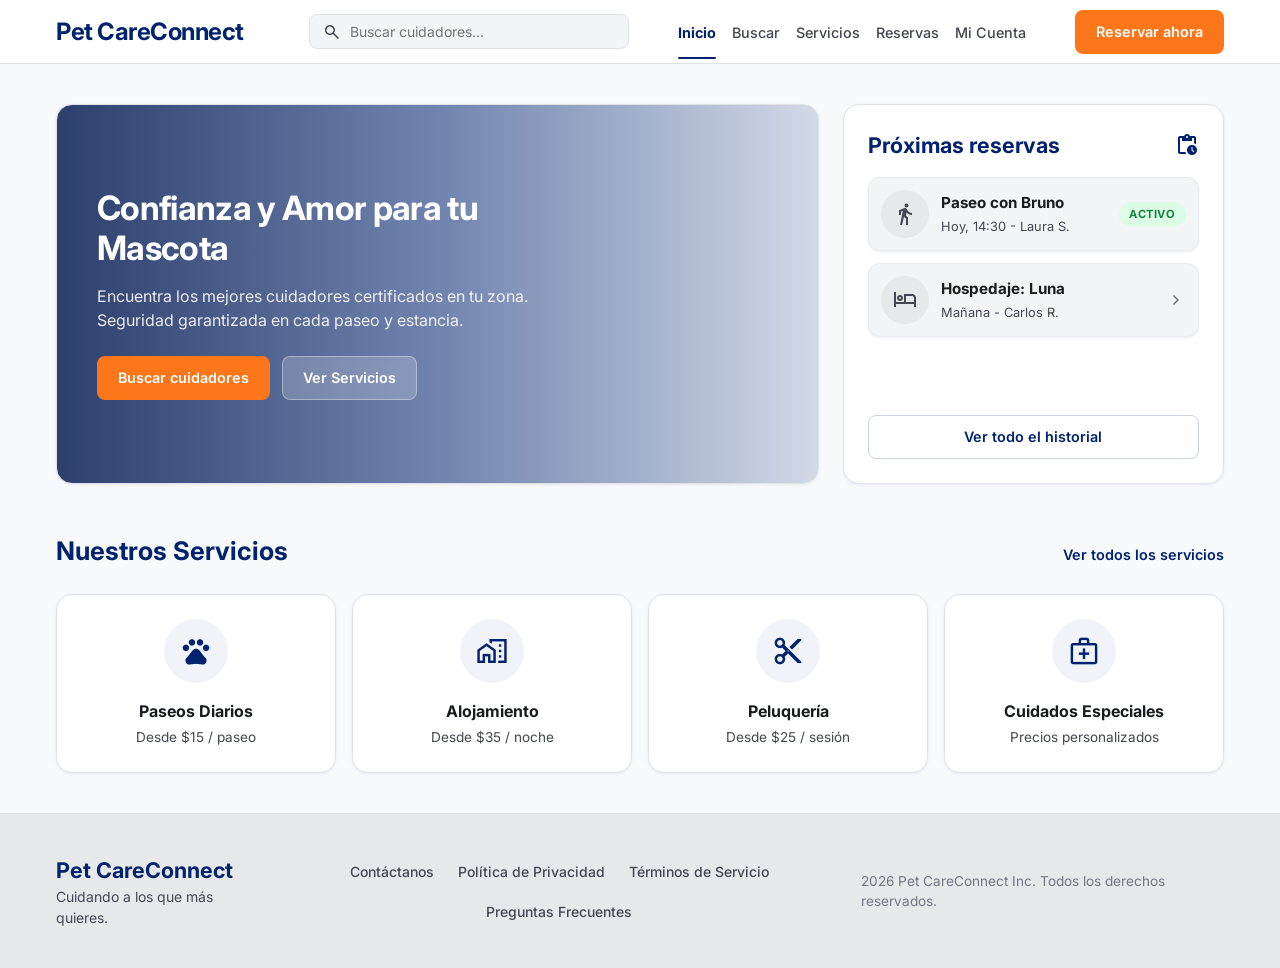
==== commit 9cf6511f: "refactor: restructure HTML layout for improved modularity and maintainability, update user details i" ====
--- a/petCareConnect/index.html
+++ b/petCareConnect/index.html
@@ -11,36 +11,12 @@
     <link href="https://fonts.googleapis.com/css2?family=Material+Symbols+Outlined:wght,FILL@100..700,0..1&display=swap" rel="stylesheet">
     <link rel="stylesheet" href="css/styles.css">
     <script src="js/toast.js" defer></script>
+    <script src="js/layout.js" defer></script>
     <script src="js/auth.js" defer></script>
 </head>
 <body>
 
-    <header class="navbar">
-        <div class="container navbar-container">
-            <span class="brand-logo"><a href="index.html" class="brand-name">Pet CareConnect</a></span>
-
-            <form role="search" action="pages/buscarCuidadores.html" method="GET" class="search-form">
-                <div class="form-group search-group">
-                    <span class="material-symbols-outlined search-icon">search</span>
-                    <label for="search-sitters" class="sr-only">Buscar cuidadores</label>
-                    <input type="text" id="search-sitters" class="search-input" name="q" placeholder="Buscar cuidadores...">
-                    <button type="submit" class="button button-primary sr-only">Buscar</button>
-                </div>
-            </form>
-
-            <nav aria-label="Navegación principal" class="main-nav">
-                <ul>
-                    <li><a href="index.html" class="nav-link active">Inicio</a></li>
-                    <li><a href="pages/buscarCuidadores.html" class="nav-link">Buscar</a></li>
-                    <li><a href="pages/servicios.html" class="nav-link">Servicios</a></li>
-                    <li><a href="pages/misReservas.html" class="nav-link">Reservas</a></li>
-                    <li><a href="pages/login.html" class="nav-link">Iniciar sesión</a></li>
-                </ul>
-            </nav>
-            
-            <a href="pages/buscarCuidadores.html?intent=reservar" class="button button-accent">Reservar ahora</a>
-        </div>
-    </header>
+    <div id="site-header"></div>
 
     <main class="container">
 
@@ -72,7 +48,7 @@
                                 <span class="material-symbols-outlined">directions_walk</span>
                             </div>
                             <div class="booking-info">
-                                <h3>Paseo con Max</h3>
+                                <h3>Paseo con Bruno</h3>
                                 <p>Hoy, 14:30 - Laura S.</p>
                             </div>
                             <span class="badge badge-success">Activo</span>
@@ -138,47 +114,8 @@
 
     </main>
 
-    <footer class="footer">
-        <div class="container footer-container">
-            <div class="footer-brand">
-                <h2>Pet CareConnect</h2>
-                <p>Cuidando a los que más quieres.</p>
-            </div>
+    <div id="site-footer"></div>
 
-            <nav aria-label="Enlaces legales y ayuda" class="footer-nav">
-                <ul>
-                    <li><a href="#">Contáctanos</a></li>
-                    <li><a href="#">Política de Privacidad</a></li>
-                    <li><a href="#">Términos de Servicio</a></li>
-                    <li><a href="#">Preguntas Frecuentes</a></li>
-                </ul>
-            </nav>
-            
-            <p class="footer-copyright">2026 Pet CareConnect Inc. Todos los derechos reservados.</p>
-        </div>
-    </footer>
-
-    <nav aria-label="Navegación móvil" class="mobile-nav">
-        <a href="index.html" class="mobile-nav-item active">
-            <span class="material-symbols-outlined">explore</span>
-            <span>Inicio</span>
-        </a>
-        <a href="pages/buscarCuidadores.html" class="mobile-nav-item">
-            <span class="material-symbols-outlined">search</span>
-            <span>Buscar</span>
-        </a>
-        <a href="pages/servicios.html" class="mobile-nav-item">
-            <span class="material-symbols-outlined">pets</span>
-            <span>Servicios</span>
-        </a>
-        <a href="pages/misReservas.html" class="mobile-nav-item">
-            <span class="material-symbols-outlined">calendar_month</span>
-            <span>Reservas</span>
-        </a>
-        <a href="pages/login.html" class="mobile-nav-item" aria-label="Iniciar sesión">
-            <span class="material-symbols-outlined">person</span>
-            <span>Cuenta</span>
-        </a>
-    </nav>
+    <div id="site-mobile-nav"></div>
 </body>
 </html>
--- a/petCareConnect/css/styles.css
+++ b/petCareConnect/css/styles.css
@@ -2755,56 +2755,68 @@
 .modal-overlay {
     position: fixed;
     inset: 0;
+    z-index: 10000;
+    display: flex;
+    align-items: center;
+    justify-content: center;
+    padding: 1rem;
     background: rgba(0, 35, 111, 0.45);
     backdrop-filter: blur(4px);
-    z-index: 1000;
-    display: flex;
-    align-items: center;
-    justify-content: center;
-    padding: 1rem;
+    -webkit-backdrop-filter: blur(4px);
     opacity: 0;
     visibility: hidden;
-    transition: opacity 0.25s ease, visibility 0.25s ease;
-}
-
-.modal-overlay.is-active {
+    pointer-events: none;
+    overflow: auto;
+}
+
+.modal-overlay.is-active,
+.modal-overlay.is-open {
     opacity: 1;
     visibility: visible;
+    pointer-events: auto;
 }
 
 .modal-card {
     background: var(--surface);
     border: 1px solid var(--border);
     border-radius: var(--radius-xl);
-    padding: 1.5rem;
-    max-width: 500px;
+    box-shadow: 0 20px 40px rgba(0, 35, 111, 0.18);
     width: 100%;
-    box-shadow: var(--shadow-lg);
-    transform: translateY(20px);
-    transition: transform 0.25s ease;
-}
-
-.modal-overlay.is-active .modal-card {
-    transform: translateY(0);
+    max-width: 520px;
+    max-height: calc(100vh - 2rem);
+    margin: auto;
+    padding: 0;
+    display: flex;
+    flex-direction: column;
+    overflow: hidden;
+}
+
+.modal-card > form {
+    display: flex;
+    flex-direction: column;
+    flex: 1;
+    min-height: 0;
+    overflow: hidden;
 }
 
 .modal-header {
     display: flex;
     align-items: center;
     justify-content: space-between;
-    padding-bottom: 0.75rem;
+    flex-shrink: 0;
+    gap: 0.75rem;
+    padding: 1rem 1.25rem;
     border-bottom: 1px solid var(--border);
-    margin-bottom: 1rem;
-}
-
-.modal-title {
-    font-size: 1.25rem;
+    margin-bottom: 0;
+}
+
+.modal-title,
+.modal-header h3 {
+    font-size: 1.15rem;
     font-weight: 700;
     color: var(--primary);
     margin: 0;
-    display: flex;
-    align-items: center;
-    gap: 0.5rem;
+    line-height: 1.3;
 }
 
 .modal-close-btn {
@@ -2815,7 +2827,12 @@
     display: flex;
     align-items: center;
     justify-content: center;
-    padding: 0.25rem;
+    flex-shrink: 0;
+    width: 36px;
+    height: 36px;
+    padding: 0;
+    font-size: 1.5rem;
+    line-height: 1;
     border-radius: 50%;
     transition: var(--transition);
 }
@@ -2828,16 +2845,25 @@
 .modal-body {
     display: flex;
     flex-direction: column;
-    gap: 1rem;
-    margin-bottom: 1.5rem;
+    gap: 0.85rem;
+    flex: 1 1 auto;
+    min-height: 0;
+    overflow-y: auto;
+    padding: 1.15rem 1.25rem;
+    margin-bottom: 0;
+    overscroll-behavior: contain;
 }
 
 .modal-footer {
     display: flex;
+    align-items: center;
     justify-content: flex-end;
+    flex-shrink: 0;
+    flex-wrap: wrap;
     gap: 0.75rem;
-    padding-top: 0.75rem;
+    padding: 0.85rem 1.25rem;
     border-top: 1px solid var(--border);
+    background: var(--surface-low);
 }
 
 .confirmation-summary-list {
@@ -3606,51 +3632,6 @@
     background: var(--error-bg);
 }
 
-/* Card para agregar mascota */
-.add-pet-dash-card {
-    border: 2px dashed var(--border);
-    background: transparent;
-    border-radius: var(--radius-xl);
-    padding: 2rem 1.5rem;
-    display: flex;
-    flex-direction: column;
-    align-items: center;
-    justify-content: center;
-    text-align: center;
-    gap: 0.75rem;
-    cursor: pointer;
-    transition: var(--transition);
-    min-height: 220px;
-}
-
-.add-pet-dash-card:hover {
-    border-color: var(--secondary-bright);
-    background: rgba(253, 118, 26, 0.04);
-}
-
-.add-pet-icon {
-    width: 48px;
-    height: 48px;
-    border-radius: 50%;
-    background: var(--primary-alpha);
-    color: var(--primary);
-    display: flex;
-    align-items: center;
-    justify-content: center;
-    font-size: 1.5rem;
-}
-
-.add-pet-dash-card span.add-title {
-    font-weight: 700;
-    color: var(--primary);
-    font-size: 1rem;
-}
-
-.add-pet-dash-card span.add-desc {
-    font-size: 0.8rem;
-    color: var(--text-light);
-}
-
 /* Formularios de Mi Cuenta */
 .account-card-box {
     background: var(--surface);
@@ -3737,100 +3718,3 @@
     font-size: 0.8rem;
     color: var(--text-muted);
 }
-
-/* Modal Global de Pet CareConnect */
-.modal-overlay {
-    position: fixed;
-    top: 0;
-    left: 0;
-    width: 100vw;
-    height: 100vh;
-    background: rgba(0, 35, 111, 0.45);
-    backdrop-filter: blur(4px);
-    -webkit-backdrop-filter: blur(4px);
-    display: none;
-    align-items: center;
-    justify-content: center;
-    padding: 1rem;
-    z-index: 10000;
-}
-
-.modal-overlay.is-open {
-    display: flex;
-    animation: modalFadeIn 0.2s ease;
-}
-
-@keyframes modalFadeIn {
-    from { opacity: 0; }
-    to { opacity: 1; }
-}
-
-.modal-card {
-    background: var(--surface);
-    border-radius: var(--radius-xl);
-    box-shadow: 0 20px 40px rgba(0, 35, 111, 0.2);
-    width: 100%;
-    max-width: 520px;
-    border: 1px solid var(--border);
-    overflow: hidden;
-    animation: modalPop 0.25s cubic-bezier(0.16, 1, 0.3, 1);
-}
-
-@keyframes modalPop {
-    from { opacity: 0; transform: scale(0.96) translateY(8px); }
-    to { opacity: 1; transform: scale(1) translateY(0); }
-}
-
-.modal-header {
-    display: flex;
-    align-items: center;
-    justify-content: space-between;
-    padding: 1.25rem 1.5rem;
-    border-bottom: 1px solid var(--border);
-}
-
-.modal-header h3 {
-    font-size: 1.2rem;
-    font-weight: 700;
-    color: var(--primary);
-    margin: 0;
-}
-
-.modal-close-btn {
-    background: transparent;
-    border: none;
-    color: var(--text-light);
-    cursor: pointer;
-    font-size: 1.5rem;
-    line-height: 1;
-    display: flex;
-    align-items: center;
-    justify-content: center;
-    padding: 0.25rem;
-    border-radius: var(--radius-sm);
-    transition: var(--transition);
-}
-
-.modal-close-btn:hover {
-    color: var(--primary);
-    background: var(--surface-low);
-}
-
-.modal-body {
-    padding: 1.5rem;
-    display: flex;
-    flex-direction: column;
-    gap: 1rem;
-    max-height: 75vh;
-    overflow-y: auto;
-}
-
-.modal-footer {
-    padding: 1rem 1.5rem;
-    border-top: 1px solid var(--border);
-    display: flex;
-    align-items: center;
-    justify-content: flex-end;
-    gap: 0.75rem;
-    background: var(--surface-low);
-}
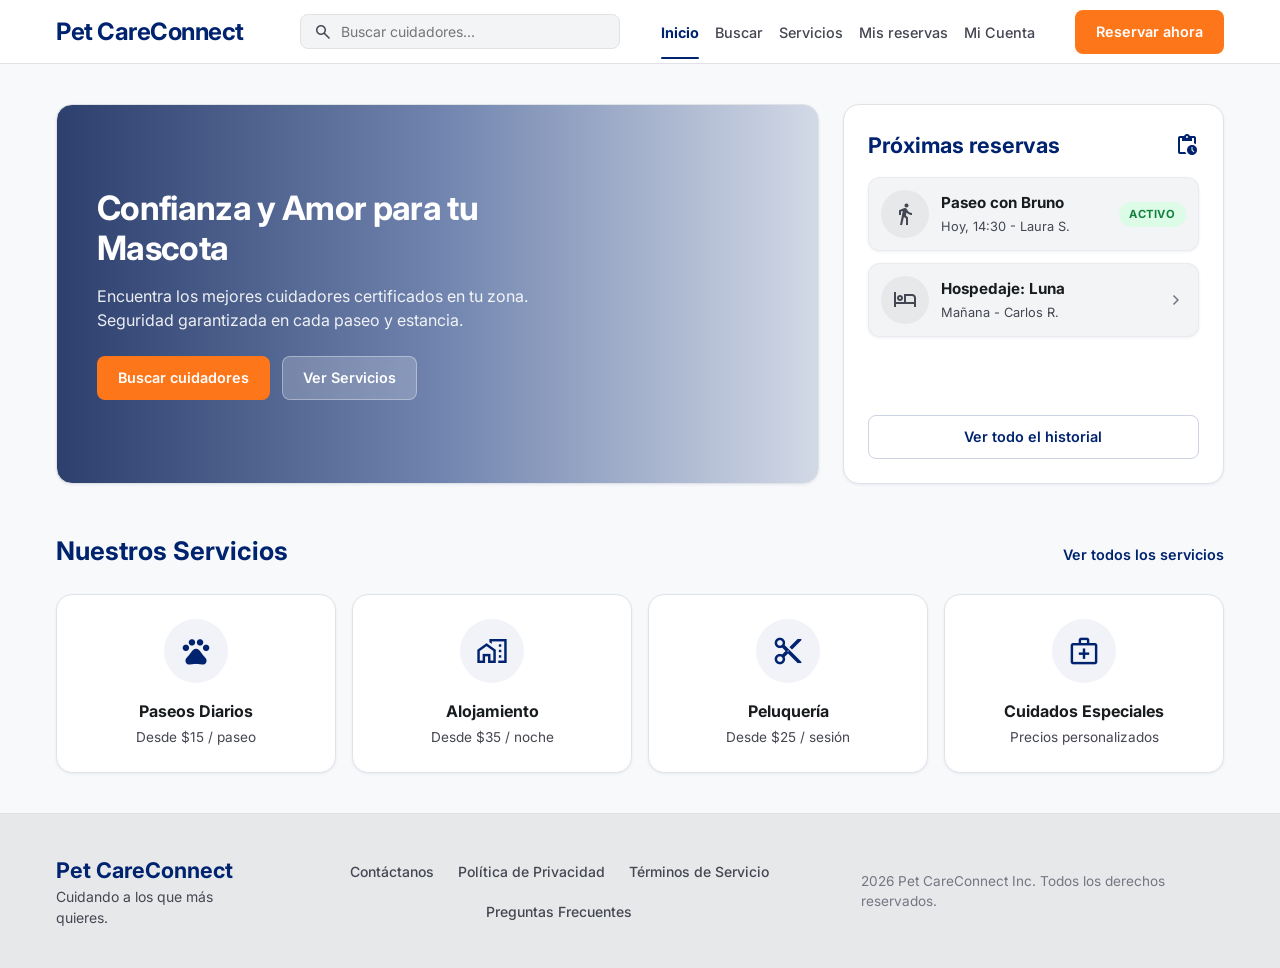
==== commit b084d2c8: "feat: implement multi-step booking reservation page and associated logic" ====
--- a/petCareConnect/index.html
+++ b/petCareConnect/index.html
@@ -5,14 +5,16 @@
     <meta name="viewport" content="width=device-width, initial-scale=1.0">
     <meta name="description" content="Pet CareConnect - Plataforma para reservar servicios de cuidado profesional de mascotas.">
     <title>Pet CareConnect - Cuidado Profesional de Mascotas</title>
+    <link rel="icon" href="assets/images/paw.png" type="image/png">
     <link rel="preconnect" href="https://fonts.googleapis.com">
     <link rel="preconnect" href="https://fonts.gstatic.com" crossorigin>
-    <link href="https://fonts.googleapis.com/css2?family=Inter:wght@400;500;600;700&display=swap" rel="stylesheet">
+    <link href="https://fonts.googleapis.com/css2?family=Inter:wght@400;500;600;700;800&display=swap" rel="stylesheet">
     <link href="https://fonts.googleapis.com/css2?family=Material+Symbols+Outlined:wght,FILL@100..700,0..1&display=swap" rel="stylesheet">
     <link rel="stylesheet" href="css/styles.css">
     <script src="js/toast.js" defer></script>
     <script src="js/layout.js" defer></script>
     <script src="js/auth.js" defer></script>
+    <script src="js/bookings.js" defer></script>
 </head>
 <body>
 
@@ -25,9 +27,9 @@
                 <div class="hero-overlay"></div>
                 <div class="hero-content">
                     <h1 id="hero-title" class="heading-display" style="color: #ffffff;">Confianza y Amor para tu Mascota</h1>
-                    
+
                     <p>Encuentra los mejores cuidadores certificados en tu zona. Seguridad garantizada en cada paseo y estancia.</p>
-                    
+
                     <div class="hero-actions">
                         <a href="pages/buscarCuidadores.html" class="button button-accent">Buscar cuidadores</a>
                         <a href="pages/servicios.html" class="button button-glass">Ver Servicios</a>
@@ -41,7 +43,7 @@
                         <h2 id="mis-servicios-title">Próximas reservas</h2>
                         <span class="material-symbols-outlined icon-accent">pending_actions</span>
                     </div>
-           
+
                     <div class="booking-list">
                         <a href="pages/misReservas.html" class="card booking-item card-hover-effect">
                             <div class="booking-avatar-icon">
@@ -53,7 +55,7 @@
                             </div>
                             <span class="badge badge-success">Activo</span>
                         </a>
-                        
+
                         <a href="pages/misReservas.html" class="card booking-item card-hover-effect">
                             <div class="booking-avatar-icon">
                                 <span class="material-symbols-outlined">hotel</span>
@@ -76,7 +78,7 @@
                 <h2 id="servicios-title">Nuestros Servicios</h2>
                 <a href="pages/servicios.html" class="see-all-link">Ver todos los servicios</a>
             </div>
-            
+
             <div class="services-grid">
                 <a href="pages/servicios.html#paseos" class="card service-card card-hover-effect">
                     <div class="service-icon-wrapper">
@@ -85,7 +87,7 @@
                     <h3>Paseos Diarios</h3>
                     <p>Desde $15 / paseo</p>
                 </a>
-                
+
                 <a href="pages/servicios.html#estancia" class="card service-card card-hover-effect">
                     <div class="service-icon-wrapper">
                         <span class="material-symbols-outlined">home_work</span>
@@ -93,7 +95,7 @@
                     <h3>Alojamiento</h3>
                     <p>Desde $35 / noche</p>
                 </a>
-                
+
                 <a href="pages/servicios.html#otros" class="card service-card card-hover-effect">
                     <div class="service-icon-wrapper">
                         <span class="material-symbols-outlined">content_cut</span>
@@ -101,7 +103,7 @@
                     <h3>Peluquería</h3>
                     <p>Desde $25 / sesión</p>
                 </a>
-                
+
                 <a href="pages/servicios.html#otros" class="card service-card card-hover-effect">
                     <div class="service-icon-wrapper">
                         <span class="material-symbols-outlined">medical_services</span>
@@ -118,4 +120,4 @@
 
     <div id="site-mobile-nav"></div>
 </body>
-</html>+</html>
--- a/petCareConnect/css/styles.css
+++ b/petCareConnect/css/styles.css
@@ -1,3720 +1,4896 @@
-:root {
-    --primary: #00236f;
-    --primary-dark: #00164e;
-    --secondary: #9d4300;
-    --secondary-bright: #fd761a;
-    --secondary-hover: #e06000;
-
-    --bg-main: #f7f9fb;
-    --surface: #ffffff;
-    --surface-low: #f2f4f6;
-    --surface-high: #e6e8ea;
-
-    --text-main: #191c1e;
-    --text-muted: #444651;
-    --text-light: #757682;
-    --border: #e0e3e5;
-
-    --success: #15803d;
-    --success-bg: #dcfce7;
-    --error: #ba1a1a;
-    --error-bg: #ffdad6;
-    --warning: #783200;
-    --warning-bg: #ffdbca;
-
-    --font: 'Inter', system-ui, -apple-system, sans-serif;
-    --max-width: 1200px;
-    --header-h: 64px;
-
-    --primary-alpha: rgba(0, 35, 111, 0.05);
-    --primary-alpha-subtle: rgba(0, 35, 111, 0.04);
-    --primary-alpha-border: rgba(0, 35, 111, 0.2);
-
-    --radius-sm: 0.375rem;
-    --radius-md: 0.5rem;
-    --radius-lg: 0.75rem;
-    --radius-xl: 1rem;
-    --shadow-sm: 0 1px 3px rgba(0, 35, 111, 0.07);
-    --shadow-md: 0 8px 24px rgba(0, 35, 111, 0.10);
-    --transition: transform 0.18s ease, box-shadow 0.18s ease, background-color 0.18s ease, color 0.18s ease, border-color 0.18s ease;
-}
-
-*,
-*::before,
-*::after {
-    box-sizing: border-box;
-    margin: 0;
-    padding: 0;
-}
-
-body {
-    font-family: var(--font);
-    color: var(--text-main);
-    background: var(--bg-main);
-    line-height: 1.5;
-    min-height: 100vh;
-    display: flex;
-    flex-direction: column;
-    padding-top: var(--header-h);
-    padding-bottom: 70px;
-}
-
-body.login-page-body {
-    padding-bottom: 0;
-}
-
-a {
-    text-decoration: none;
-    color: inherit;
-}
-
-ul {
-    list-style: none;
-}
-
-.container {
-    width: 100%;
-    max-width: var(--max-width);
-    margin: 0 auto;
-    padding: 0 1rem;
-}
-
-.sr-only {
-    position: absolute;
-    width: 1px;
-    height: 1px;
-    padding: 0;
-    margin: -1px;
-    overflow: hidden;
-    clip: rect(0, 0, 0, 0);
-    border: 0;
-}
-
-/* ==========================================================================
-   Design System - Componentes Base y Utilidades Globals
-   ========================================================================== */
-
-/* 1. Escala Tipográfica Global Unificada */
-.heading-display {
-    font-size: 2rem;
-    font-weight: 800;
-    line-height: 1.2;
-    letter-spacing: -0.02em;
-    color: var(--primary);
-}
-
-@media (min-width: 768px) {
-    .heading-display {
-        font-size: 2.25rem;
-    }
-}
-
-.heading-xl {
-    font-size: 1.85rem;
-    font-weight: 800;
-    line-height: 1.25;
-    letter-spacing: -0.015em;
-    color: var(--primary);
-}
-
-@media (min-width: 768px) {
-    .heading-xl {
-        font-size: 2.1rem;
-    }
-}
-
-.heading-lg {
-    font-size: 1.5rem;
-    font-weight: 700;
-    line-height: 1.3;
-}
-
-.heading-md {
-    font-size: 1.125rem;
-    font-weight: 700;
-    line-height: 1.4;
-}
-
-.text-body {
-    font-size: 1rem;
-    line-height: 1.5;
-}
-
-.text-small,
-.text-caption,
-.caption {
-    font-size: 0.8125rem;
-    line-height: 1.4;
-}
-
-.text-muted {
-    color: var(--text-muted);
-}
-
-/* 2. Utilidades Globales */
-.flex {
-    display: flex;
-}
-
-.flex-center {
-    display: flex;
-    align-items: center;
-    justify-content: center;
-}
-
-.flex-between {
-    display: flex;
-    align-items: center;
-    justify-content: space-between;
-}
-
-.w-full {
-    width: 100%;
-}
-
-/* 3. Componentes Base de Formulario */
-.form-control {
-    width: 100%;
-    font-family: var(--font);
-    font-size: 0.875rem;
-    color: var(--text-main);
-    background: transparent;
-    border: none;
-    outline: none;
-    transition: var(--transition);
-}
-
-.form-group {
-    display: flex;
-    flex-direction: column;
-    gap: 0.5rem;
-}
-
-.form-field {
-    display: flex;
-    align-items: center;
-    gap: 0.5rem;
-}
-
-/* 4. Sistema Base de Cards */
-.card-surface {
-    background: var(--surface);
-    border: 1px solid var(--border);
-    border-radius: var(--radius-xl);
-    box-shadow: var(--shadow-sm);
-    transition: var(--transition);
-}
-
-.card-padding {
-    padding: 1.5rem;
-}
-
-/* 5. Sistema de Botones Estandarizado (3 Roles + Ghost) */
-.button,
-.btn {
-    display: inline-flex;
-    align-items: center;
-    justify-content: center;
-    min-height: 44px;
-    padding: 0.65rem 1.25rem;
-    border-radius: var(--radius-md);
-    font-weight: 600;
-    font-size: 0.9rem;
-    border: 1px solid transparent;
-    cursor: pointer;
-    transition: var(--transition);
-    line-height: 1.25;
-    text-align: center;
-    box-sizing: border-box;
-}
-
-.button-primary,
-.btn-primary {
-    background: var(--primary);
-    color: #ffffff;
-}
-
-.button-primary:hover,
-.btn-primary:hover {
-    background: var(--primary-dark);
-    transform: translateY(-1px);
-}
-
-.button-accent,
-.btn-accent,
-.button-hero-accent {
-    background: var(--secondary-bright);
-    color: #ffffff;
-}
-
-.button-accent:hover,
-.btn-accent:hover,
-.button-hero-accent:hover {
-    background: var(--secondary-hover);
-    transform: translateY(-1px);
-}
-
-.button-outline,
-.btn-outline {
-    background: transparent;
-    color: var(--primary);
-    border-color: var(--primary-alpha-border);
-}
-
-.button-outline:hover,
-.btn-outline:hover {
-    background: var(--primary-alpha);
-    transform: translateY(-1px);
-}
-
-.button-outline-full {
-    width: 100%;
-    min-height: 44px;
-    background: transparent;
-    color: var(--primary);
-    border: 1px solid var(--primary-alpha-border);
-    border-radius: var(--radius-md);
-    margin-top: 1rem;
-}
-
-.button-outline-full:hover {
-    background: var(--primary-alpha);
-    transform: translateY(-1px);
-}
-
-.button-glass {
-    background: rgba(255, 255, 255, 0.2);
-    color: #fff;
-    backdrop-filter: blur(8px);
-    -webkit-backdrop-filter: blur(8px);
-    border-color: rgba(255, 255, 255, 0.35);
-}
-
-.button-glass:hover {
-    background: rgba(255, 255, 255, 0.3);
-}
-
-.button-secondary-dim {
-    background: var(--surface-low);
-    color: var(--text-muted);
-    border: 1px solid var(--border);
-}
-
-.button-secondary-dim:hover {
-    background: var(--surface-high);
-    color: var(--text-main);
-}
-
-.button:disabled,
-.btn:disabled {
-    opacity: 0.5;
-    cursor: not-allowed;
-    transform: none !important;
-}
-
-.card {
-    background: var(--surface);
-    border: 1px solid var(--border);
-    border-radius: var(--radius-xl);
-    padding: 1.5rem;
-    box-shadow: var(--shadow-sm);
-    transition: var(--transition);
-}
-
-.badge {
-    display: inline-block;
-    padding: 0.25rem 0.65rem;
-    border-radius: 9999px;
-    font-size: 0.7rem;
-    font-weight: 700;
-    text-transform: uppercase;
-    letter-spacing: 0.05em;
-}
-
-.badge-success {
-    background: var(--success-bg);
-    color: var(--success);
-}
-
-.form-group {
-    display: flex;
-    flex-direction: column;
-    gap: 0.5rem;
-}
-
-.search-group {
-    position: relative;
-    display: flex;
-    flex-direction: row;
-    align-items: center;
-    background: var(--surface-low);
-    border: 1px solid var(--border);
-    border-radius: var(--radius-md);
-    padding: 0.4rem 0.75rem;
-    gap: 0.5rem;
-    transition: var(--transition);
-}
-
-.search-group:focus-within {
-    border-color: var(--primary);
-    box-shadow: 0 0 0 3px rgba(0, 35, 111, 0.1);
-}
-
-.search-icon {
-    color: var(--text-muted);
-    font-size: 1.25rem;
-    flex-shrink: 0;
-    display: inline-flex;
-    align-items: center;
-    line-height: 1;
-}
-
-.search-input {
-    flex: 1;
-    width: 100%;
-    border: none;
-    background: transparent;
-    font-family: inherit;
-    font-size: 0.875rem;
-    color: var(--text-main);
-    outline: none;
-}
-
-.navbar {
-    position: fixed;
-    top: 0;
-    left: 0;
-    width: 100%;
-    height: var(--header-h);
-    background: var(--surface);
-    border-bottom: 1px solid var(--border);
-    z-index: 100;
-}
-
-.navbar-container {
-    height: 100%;
-    display: flex;
-    align-items: center;
-    justify-content: space-between;
-    gap: 0.75rem;
-    min-width: 0;
-}
-
-.brand-name {
-    font-size: 1.15rem;
-    font-weight: 700;
-    color: var(--primary);
-    letter-spacing: -0.02em;
-    white-space: nowrap;
-}
-
-.navbar .button-accent {
-    flex-shrink: 0;
-    padding: 0.5rem 0.85rem;
-    font-size: 0.8rem;
-}
-
-.main-nav,
-.search-form {
-    display: none;
-}
-
-.search-form {
-    flex: 1;
-    max-width: 320px;
-    margin-left: 1rem;
-}
-
-.main-nav ul {
-    display: flex;
-    align-items: center;
-    gap: 1rem;
-}
-
-.nav-link {
-    color: var(--text-muted);
-    font-weight: 500;
-    font-size: 0.9rem;
-    white-space: nowrap;
-    position: relative;
-    transition: var(--transition);
-}
-
-.nav-link:hover,
-.nav-link.active {
-    color: var(--primary);
-}
-
-.nav-link.active {
-    font-weight: 700;
-}
-
-.nav-link.active::after {
-    content: '';
-    position: absolute;
-    bottom: -18px;
-    left: 0;
-    width: 100%;
-    height: 2px;
-    background: var(--primary);
-    border-radius: 2px;
-}
-
-main.container {
-    flex: 1;
-    padding-top: 2.5rem;
-    padding-bottom: 2.5rem;
-    display: flex;
-    flex-direction: column;
-    gap: 2.5rem;
-}
-
-.hero-bento-grid {
-    display: grid;
-    grid-template-columns: 1fr;
-    gap: 1.5rem;
-}
-
-@media (min-width: 900px) {
-    .hero-bento-grid {
-        grid-template-columns: 8fr 4fr;
-    }
-}
-
-.hero-card {
-    position: relative;
-    border-radius: var(--radius-xl);
-    overflow: hidden;
-    background: linear-gradient(90deg, rgba(0, 22, 78, 0.82) 0%, rgba(0, 35, 111, 0.55) 50%, rgba(0, 35, 111, 0.15) 100%);
-    border: 1px solid var(--border);
-    box-shadow: var(--shadow-sm);
-    min-height: 280px;
-    display: flex;
-    flex-direction: column;
-    justify-content: center;
-    padding: 1.5rem;
-}
-
-.hero-overlay {
-    position: absolute;
-    inset: 0;
-    pointer-events: none;
-}
-
-.hero-content {
-    max-width: 480px;
-    color: #fff;
-    z-index: 2;
-}
-
-.hero-content h1 {
-    font-size: 1.6rem;
-    font-weight: 700;
-    color: #fff;
-    line-height: 1.2;
-    margin-bottom: 1rem;
-}
-
-.hero-content p {
-    font-size: 1rem;
-    color: rgba(255, 255, 255, 0.9);
-    margin-bottom: 1.5rem;
-}
-
-@media (min-width: 768px) {
-    .hero-card {
-        min-height: 380px;
-        padding: 2.5rem;
-    }
-
-    .hero-content h1 {
-        font-size: 2.1rem;
-    }
-}
-
-.hero-actions {
-    display: flex;
-    gap: 0.75rem;
-    flex-wrap: wrap;
-}
-
-.sidebar-card {
-    display: flex;
-    flex-direction: column;
-    justify-content: space-between;
-}
-
-.sidebar-header {
-    display: flex;
-    justify-content: space-between;
-    align-items: center;
-    margin-bottom: 1rem;
-}
-
-.sidebar-header h2 {
-    font-size: 1.35rem;
-    font-weight: 700;
-    color: var(--primary);
-}
-
-.icon-accent {
-    color: var(--primary);
-    font-size: 1.5rem;
-}
-
-.booking-list {
-    display: flex;
-    flex-direction: column;
-    gap: 0.75rem;
-}
-
-.booking-item {
-    display: flex;
-    align-items: center;
-    gap: 0.75rem;
-    padding: 0.75rem;
-    background: var(--surface-low);
-    border-radius: var(--radius-lg);
-    border-color: rgba(197, 197, 211, 0.2);
-    margin-bottom: 0;
-}
-
-.booking-item:hover {
-    background: var(--surface-high);
-}
-
-.booking-avatar-icon {
-    width: 48px;
-    height: 48px;
-    border-radius: 50%;
-    background: var(--surface-high);
-    display: flex;
-    align-items: center;
-    justify-content: center;
-    color: var(--text-muted);
-    flex-shrink: 0;
-}
-
-.booking-info {
-    flex: 1;
-}
-
-.booking-info h3 {
-    font-size: 0.95rem;
-    font-weight: 700;
-    color: var(--text-main);
-    margin-bottom: 2px;
-}
-
-.booking-info p {
-    font-size: 0.8rem;
-    color: var(--text-muted);
-    margin: 0;
-}
-
-.chevron-icon {
-    color: var(--text-light);
-    font-size: 1.25rem;
-}
-
-.services-section {
-    margin-top: 0.5rem;
-}
-
-.section-header {
-    display: flex;
-    align-items: baseline;
-    justify-content: space-between;
-    flex-wrap: wrap;
-    gap: 0.5rem 1rem;
-    margin-bottom: 1.5rem;
-}
-
-.section-header h2 {
-    font-size: 1.6rem;
-    font-weight: 700;
-    color: var(--primary);
-}
-
-.see-all-link {
-    color: var(--primary);
-    font-size: 0.9rem;
-    font-weight: 600;
-}
-
-.see-all-link:hover {
-    text-decoration: underline;
-}
-
-.services-grid {
-    display: grid;
-    grid-template-columns: 1fr;
-    gap: 1rem;
-}
-
-@media (min-width: 640px) {
-    .services-grid {
-        grid-template-columns: repeat(2, 1fr);
-    }
-}
-
-@media (min-width: 1024px) {
-    .services-grid {
-        grid-template-columns: repeat(4, 1fr);
-    }
-}
-
-.service-card {
-    display: flex;
-    flex-direction: column;
-    align-items: center;
-    text-align: center;
-    cursor: pointer;
-    margin-bottom: 0;
-    color: inherit;
-}
-
-.service-card:hover {
-    transform: translateY(-2px);
-    box-shadow: var(--shadow-md);
-    border-color: rgba(0, 35, 111, 0.2);
-}
-
-.service-icon-wrapper {
-    width: 64px;
-    height: 64px;
-    border-radius: 50%;
-    background: rgba(0, 35, 111, 0.05);
-    display: flex;
-    align-items: center;
-    justify-content: center;
-    margin-bottom: 1rem;
-    color: var(--primary);
-    transition: var(--transition);
-}
-
-.service-card:hover .service-icon-wrapper {
-    background: var(--primary);
-    color: #fff;
-}
-
-.service-icon-wrapper .material-symbols-outlined {
-    font-size: 32px;
-}
-
-.service-card h3 {
-    font-size: 1rem;
-    font-weight: 700;
-    margin-bottom: 0.25rem;
-}
-
-.service-card p {
-    font-size: 0.85rem;
-    color: var(--text-muted);
-    margin: 0;
-}
-
-.footer {
-    background: var(--surface-high);
-    border-top: 1px solid var(--border);
-    margin-top: auto;
-    padding: 2.5rem 0;
-}
-
-.footer-container {
-    display: flex;
-    flex-direction: column;
-    gap: 1.5rem;
-    align-items: center;
-}
-
-@media (min-width: 768px) {
-    .footer-container {
-        flex-direction: row;
-        justify-content: space-between;
-    }
-}
-
-.footer-brand h2 {
-    font-size: 1.35rem;
-    font-weight: 700;
-    color: var(--primary);
-}
-
-.footer-brand p {
-    font-size: 0.875rem;
-    color: var(--text-muted);
-}
-
-.footer-nav ul {
-    display: flex;
-    flex-wrap: wrap;
-    justify-content: center;
-    gap: 1rem 1.5rem;
-}
-
-.footer-nav a {
-    color: var(--text-muted);
-    font-size: 0.875rem;
-    font-weight: 500;
-}
-
-.footer-nav a:hover {
-    color: var(--primary);
-    text-decoration: underline;
-}
-
-.footer-copyright {
-    font-size: 0.85rem;
-    color: var(--text-light);
-}
-
-.mobile-nav {
-    display: flex;
-    position: fixed;
-    bottom: 0;
-    left: 0;
-    width: 100%;
-    height: 60px;
-    background: var(--surface);
-    border-top: 1px solid var(--border);
-    z-index: 100;
-    justify-content: space-around;
-    align-items: center;
-    padding: 0 1rem;
-}
-
-@media (min-width: 1024px) {
-    .brand-name {
-        font-size: 1.5rem;
-    }
-
-    .navbar .button-accent {
-        padding: 0.6rem 1.25rem;
-        font-size: 0.9rem;
-    }
-
-    .main-nav {
-        display: block;
-    }
-
-    .search-form {
-        display: block;
-        min-width: 0;
-    }
-
-    .mobile-nav {
-        display: none;
-    }
-
-    body {
-        padding-bottom: 0;
-    }
-}
-
-.mobile-nav-item {
-    display: flex;
-    flex-direction: column;
-    align-items: center;
-    color: var(--text-muted);
-    font-size: 0.65rem;
-    font-weight: 600;
-    text-transform: uppercase;
-    gap: 2px;
-    transition: var(--transition);
-}
-
-.mobile-nav-item.active {
-    color: var(--primary);
-    font-weight: 700;
-}
-
-.mobile-nav-item .material-symbols-outlined {
-    font-size: 22px;
-    font-variation-settings: 'FILL' 0;
-    transition: var(--transition);
-}
-
-.mobile-nav-item.active .material-symbols-outlined {
-    font-variation-settings: 'FILL' 1;
-}
-
-/* Estilos Servicios Banner Rítmico */
-.services-hero-banner {
-    background-color: var(--surface-low);
-    padding: 2rem 0;
-    margin-bottom: 2rem;
-    border-bottom: 1px solid var(--border);
-}
-
-@media (min-width: 768px) {
-    .services-hero-banner {
-        padding: 3rem 0;
-        margin-bottom: 2.5rem;
-    }
-}
-
-.hero-text-block {
-    max-width: 680px;
-}
-
-.hero-text-block h1 {
-    font-size: 2.1rem;
-    font-weight: 700;
-    color: var(--primary);
-    line-height: 1.25;
-    margin-bottom: 0.75rem;
-    letter-spacing: -0.01em;
-}
-
-.hero-text-block p {
-    font-size: 1.1rem;
-    color: var(--text-muted);
-    line-height: 1.6;
-}
-
-.catalog-section {
-    margin-bottom: 3.5rem;
-}
-
-.catalog-grid {
-    display: grid;
-    grid-template-columns: 1fr;
-    gap: 1.5rem;
-    width: 100%;
-}
-
-@media (min-width: 640px) {
-    .catalog-grid {
-        grid-template-columns: repeat(2, 1fr);
-    }
-}
-
-@media (min-width: 1024px) {
-    .catalog-grid {
-        grid-template-columns: repeat(4, 1fr);
-    }
-}
-
-.catalog-card {
-    display: flex;
-    flex-direction: column;
-    justify-content: space-between;
-    min-height: 250px;
-    height: 100%;
-    scroll-margin-top: calc(var(--header-h) + 1rem);
-}
-
-.catalog-card:hover {
-    transform: translateY(-3px);
-    box-shadow: var(--shadow-md);
-    border-color: var(--primary-alpha-border);
-}
-
-.catalog-card-header {
-    display: flex;
-    flex-direction: column;
-    gap: 0.75rem;
-}
-
-.catalog-card-title-row {
-    display: flex;
-    justify-content: space-between;
-    align-items: center;
-    flex-wrap: wrap;
-    gap: 0.5rem;
-}
-
-.catalog-card-title-row h3 {
-    font-size: 1.2rem;
-    font-weight: 700;
-    color: var(--primary);
-    margin: 0;
-    min-width: 0;
-    flex: 1;
-}
-
-.badge-popular {
-    background-color: var(--primary-dark);
-    color: #ffffff;
-    padding: 3px 10px;
-    border-radius: 9999px;
-    font-size: 0.7rem;
-    font-weight: 700;
-    letter-spacing: 0.03em;
-}
-
-.catalog-card-desc {
-    font-size: 0.9rem;
-    color: var(--text-muted);
-    line-height: 1.5;
-}
-
-.catalog-card-footer {
-    display: flex;
-    justify-content: space-between;
-    align-items: center;
-    flex-wrap: wrap;
-    gap: 0.5rem;
-    padding-top: 1rem;
-    border-top: 1px solid var(--border);
-    margin-top: 1.25rem;
-}
-
-.catalog-price {
-    font-size: 0.95rem;
-    font-weight: 700;
-    color: var(--text-main);
-}
-
-.catalog-btn {
-    padding: 0.45rem 1rem;
-    font-size: 0.85rem;
-    border-radius: var(--radius-md);
-}
-
-.guarantees-section {
-    margin-bottom: 3.5rem;
-}
-
-.guarantees-main-title {
-    font-size: 1.6rem;
-    font-weight: 700;
-    color: var(--primary);
-    margin-bottom: 1.5rem;
-}
-
-.guarantees-grid {
-    display: grid;
-    grid-template-columns: repeat(1, 1fr);
-    gap: 1.5rem;
-}
-
-@media (min-width: 768px) {
-    .guarantees-grid {
-        grid-template-columns: repeat(3, 1fr);
-    }
-}
-
-.guarantee-card {
-    display: flex;
-    flex-direction: column;
-    gap: 0.75rem;
-}
-
-.guarantee-icon-box {
-    width: 48px;
-    height: 48px;
-    border-radius: 50%;
-    background-color: rgba(0, 35, 111, 0.06);
-    color: var(--primary);
-    display: flex;
-    align-items: center;
-    justify-content: center;
-}
-
-.guarantee-icon-box .material-symbols-outlined {
-    font-size: 24px;
-}
-
-.guarantee-card h3 {
-    font-size: 1.1rem;
-    font-weight: 700;
-    color: var(--primary);
-    margin: 0;
-}
-
-.guarantee-card p {
-    font-size: 0.875rem;
-    color: var(--text-muted);
-    margin: 0;
-}
-
-/* Estilos Martina buscarCuidadores */
-.search-header-section {
-    display: flex;
-    flex-direction: column;
-    gap: 1.25rem;
-}
-
-.search-title-block h1 {
-    color: var(--primary);
-}
-
-.search-title-block p {
-    margin-top: 0.25rem;
-}
-
-.filter-fieldset {
-    border: none;
-    padding: 0;
-    margin: 0;
-}
-
-.filter-pills-row {
-    display: flex;
-    flex-wrap: wrap;
-    align-items: center;
-    gap: 0.75rem;
-    background: var(--surface-low);
-    padding: 0.75rem;
-    border-radius: var(--radius-xl);
-    border: 1px solid var(--border);
-}
-
-.filter-pill {
-    display: flex;
-    align-items: center;
-    gap: 0.5rem;
-    min-width: 0;
-    width: 100%;
-    background: var(--surface);
-    padding: 0.4rem 0.85rem;
-    border-radius: var(--radius-md);
-    border: 1px solid var(--border);
-    font-size: 0.875rem;
-}
-
-.filter-icon {
-    font-size: 1.15rem;
-    color: var(--text-muted);
-    flex-shrink: 0;
-}
-
-.filter-label {
-    font-weight: 600;
-    color: var(--text-main);
-    font-size: 0.875rem;
-    flex-shrink: 0;
-}
-
-.search-input {
-    flex: 1;
-}
-
-.filter-pill .form-control,
-.filter-input,
-.filter-select {
-    width: auto;
-    flex: 1;
-    min-width: 0;
-    cursor: pointer;
-}
-
-.button-more-filters {
-    margin-left: 0;
-    width: 100%;
-    justify-content: center;
-    padding: 0.5rem 0;
-    background: transparent;
-    border: none;
-    color: var(--primary);
-    font-family: inherit;
-    font-size: 0.875rem;
-    font-weight: 600;
-    display: flex;
-    align-items: center;
-    gap: 0.35rem;
-    cursor: pointer;
-    transition: var(--transition);
-}
-
-.button-more-filters:hover {
-    text-decoration: underline;
-}
-
-@media (min-width: 640px) {
-    .filter-pill {
-        width: auto;
-        flex: 1 1 200px;
-    }
-
-    .button-more-filters {
-        margin-left: auto;
-        width: auto;
-        flex: 0 0 auto;
-        padding: 0;
-    }
-}
-
-.sitters-section {
-    width: 100%;
-}
-
-/* Sistema CSS Grid real para cuidadores */
-.sitters-grid {
-    display: grid;
-    grid-template-columns: repeat(1, 1fr);
-    gap: 1.5rem;
-    width: 100%;
-}
-
-@media (min-width: 640px) {
-    .sitters-grid {
-        grid-template-columns: repeat(2, 1fr);
-    }
-}
-
-@media (min-width: 1024px) {
-    .sitters-grid {
-        grid-template-columns: repeat(3, 1fr);
-    }
-}
-
-/* Tarjeta cuidador basada en .card-surface */
-.sitter-card {
-    overflow: hidden;
-    display: flex;
-    flex-direction: column;
-    height: 100%;
-}
-
-.sitter-card:hover {
-    transform: translateY(-2px);
-    box-shadow: var(--shadow-md);
-    border-color: var(--primary-alpha-border);
-}
-
-.sitter-card-media {
-    position: relative;
-    width: 100%;
-    height: 190px;
-    overflow: hidden;
-    background: var(--surface-high);
-}
-
-.sitter-card-img {
-    width: 100%;
-    height: 100%;
-    object-fit: cover;
-    transition: transform 0.4s ease;
-}
-
-.sitter-card:hover .sitter-card-img {
-    transform: scale(1.04);
-}
-
-.favorite-btn {
-    position: absolute;
-    top: 12px;
-    right: 12px;
-    width: 36px;
-    height: 36px;
-    border-radius: 50%;
-    background: rgba(255, 255, 255, 0.85);
-    backdrop-filter: blur(4px);
-    -webkit-backdrop-filter: blur(4px);
-    border: none;
-    display: flex;
-    align-items: center;
-    justify-content: center;
-    cursor: pointer;
-    box-shadow: 0 2px 6px rgba(0, 0, 0, 0.1);
-    transition: var(--transition);
-}
-
-.favorite-btn:hover {
-    background: rgba(255, 255, 255, 1);
-}
-
-.favorite-icon {
-    color: var(--secondary-bright);
-    font-size: 20px;
-}
-
-.verified-badge {
-    position: absolute;
-    bottom: 12px;
-    left: 12px;
-    background: var(--primary);
-    color: #ffffff;
-    padding: 4px 10px;
-    border-radius: 9999px;
-    font-size: 11px;
-    font-weight: 700;
-    letter-spacing: 0.05em;
-    box-shadow: 0 2px 6px rgba(0, 0, 0, 0.15);
-}
-
-.sitter-card-content {
-    padding: 1.25rem;
-    display: flex;
-    flex-direction: column;
-    gap: 1rem;
-    flex: 1;
-    justify-content: space-between;
-}
-
-.sitter-header-row {
-    display: flex;
-    justify-content: space-between;
-    align-items: flex-start;
-    gap: 0.75rem;
-    min-width: 0;
-}
-
-.sitter-header-row > div:first-child {
-    min-width: 0;
-    flex: 1;
-}
-
-.sitter-header-row h3 {
-    font-size: 1.2rem;
-    font-weight: 700;
-    color: var(--primary);
-    margin: 0;
-    overflow-wrap: anywhere;
-}
-
-.rating-block {
-    display: flex;
-    align-items: center;
-    flex-wrap: wrap;
-    gap: 4px;
-    margin-top: 4px;
-}
-
-.stars {
-    display: flex;
-    color: var(--secondary-bright);
-}
-
-.star-icon {
-    font-size: 16px;
-}
-
-.star-icon.filled {
-    font-variation-settings: 'FILL' 1;
-}
-
-.reviews-count {
-    font-size: 0.75rem;
-    color: var(--text-muted);
-}
-
-.price-block {
-    flex-shrink: 0;
-    text-align: right;
-}
-
-.price-val {
-    display: block;
-    font-size: 1.25rem;
-    font-weight: 700;
-    color: var(--primary);
-    line-height: 1.2;
-}
-
-.price-unit {
-    font-size: 0.75rem;
-    color: var(--text-muted);
-}
-
-.sitter-bio {
-    font-size: 0.875rem;
-    color: var(--text-muted);
-    line-height: 1.4;
-    display: -webkit-box;
-    -webkit-line-clamp: 2;
-    -webkit-box-orient: vertical;
-    overflow: hidden;
-}
-
-.availability-block {
-    display: flex;
-    flex-direction: column;
-    gap: 6px;
-}
-
-.availability-title {
-    font-size: 0.65rem;
-    font-weight: 700;
-    color: var(--text-muted);
-    text-transform: uppercase;
-    letter-spacing: 0.05em;
-}
-
-.availability-days {
-    display: flex;
-    gap: 6px;
-}
-
-.day-pill {
-    flex: 1;
-    background: var(--surface-high);
-    padding: 6px 0;
-    border-radius: 4px;
-    text-align: center;
-    font-size: 0.75rem;
-    font-weight: 600;
-    color: var(--text-main);
-    position: relative;
-    display: flex;
-    flex-direction: column;
-    align-items: center;
-    justify-content: center;
-    min-height: 32px;
-}
-
-.day-dot {
-    width: 6px;
-    height: 6px;
-    background-color: var(--secondary-bright);
-    border-radius: 50%;
-    margin-top: 2px;
-}
-
-.sitter-card-actions {
-    display: flex;
-    gap: 8px;
-    margin-top: auto;
-    padding-top: 0.5rem;
-}
-
-.action-btn {
-    flex: 1;
-    padding: 0.55rem 0.75rem;
-    font-size: 0.85rem;
-}
-
-.button-outline {
-    background-color: transparent;
-    color: var(--primary);
-    border: 1px solid var(--primary);
-    font-weight: 600;
-}
-
-.button-outline:hover {
-    background-color: rgba(0, 35, 111, 0.05);
-}
-
-.pagination-nav {
-    margin-top: 2.5rem;
-    display: flex;
-    justify-content: center;
-    align-items: center;
-}
-
-.pagination-list {
-    display: flex;
-    align-items: center;
-    gap: 1rem;
-    list-style: none;
-}
-
-.pagination-btn {
-    width: 40px;
-    height: 40px;
-    border-radius: 50%;
-    border: 1px solid var(--border);
-    display: flex;
-    align-items: center;
-    justify-content: center;
-    color: var(--text-main);
-    transition: var(--transition);
-    text-decoration: none;
-}
-
-.pagination-btn:hover {
-    background-color: var(--surface-low);
-}
-
-.pagination-info {
-    font-size: 0.9rem;
-    font-weight: 500;
-    color: var(--text-main);
-}
-
-/* ==========================================================================
-   Estilos Daysi Mis Reservas 
-   ========================================================================== */
-
-.bookings-main {
-    gap: 2rem;
-    padding-bottom: 3.5rem;
-}
-
-.bookings-header-section {
-    margin-bottom: 0.5rem;
-}
-
-.bookings-title {
-    font-size: 2rem;
-    font-weight: 700;
-    color: var(--text-main);
-    line-height: 1.25;
-    letter-spacing: -0.01em;
-    margin-bottom: 0.35rem;
-}
-
-.bookings-subtitle {
-    font-size: 1rem;
-    color: var(--text-muted);
-}
-
-.bookings-columns-grid {
-    display: grid;
-    grid-template-columns: 1fr;
-    gap: 1.5rem;
-    align-items: start;
-}
-
-@media (min-width: 640px) {
-    .bookings-columns-grid {
-        grid-template-columns: repeat(2, 1fr);
-    }
-}
-
-@media (min-width: 1024px) {
-    .bookings-columns-grid {
-        grid-template-columns: repeat(3, 1fr);
-    }
-}
-
-.bookings-column {
-    display: flex;
-    flex-direction: column;
-    gap: 1rem;
-}
-
-.column-header {
-    border-bottom: 1px solid var(--border);
-    padding-bottom: 0.65rem;
-    margin-bottom: 0.25rem;
-}
-
-.column-title {
-    font-size: 1.35rem;
-    font-weight: 700;
-    color: var(--text-main);
-    display: flex;
-    align-items: center;
-    gap: 0.5rem;
-    margin: 0;
-}
-
-.column-title-muted {
-    color: var(--text-muted);
-}
-
-/* Badges de conteo en títulos */
-.badge-count {
-    display: inline-flex;
-    align-items: center;
-    justify-content: center;
-    font-size: 0.75rem;
-    font-weight: 700;
-    padding: 0.15rem 0.6rem;
-    border-radius: 9999px;
-    line-height: 1;
-}
-
-.badge-activas {
-    background-color: var(--primary);
-    color: #ffffff;
-}
-
-.badge-pasadas {
-    background-color: var(--surface-high);
-    color: var(--text-muted);
-}
-
-.badge-canceladas {
-    background-color: #ffdad6;
-    color: #93000a;
-}
-
-/* Tarjetas de Reserva */
-.column-cards {
-    display: flex;
-    flex-direction: column;
-    gap: 1rem;
-}
-
-.booking-card {
-    padding: 1.25rem;
-    display: flex;
-    flex-direction: column;
-    gap: 1rem;
-}
-
-.card-hover-effect:hover {
-    box-shadow: 0px 4px 14px rgba(0, 35, 111, 0.08);
-    transform: translateY(-2px);
-}
-
-.booking-card-past {
-    opacity: 0.88;
-}
-
-.booking-card-cancelled {
-    background-color: var(--surface-low);
-    border-color: rgba(197, 197, 211, 0.5);
-    opacity: 0.75;
-}
-
-/* Fila Superior de la Tarjeta */
-.card-top-row {
-    display: flex;
-    justify-content: space-between;
-    align-items: flex-start;
-    flex-wrap: wrap;
-    gap: 0.5rem;
-}
-
-.card-provider-info {
-    display: flex;
-    align-items: center;
-    gap: 0.75rem;
-    min-width: 0;
-    flex: 1 1 12rem;
-}
-
-.avatar-circle {
-    width: 44px;
-    height: 44px;
-    border-radius: 50%;
-    background-color: var(--surface-high);
-    display: flex;
-    align-items: center;
-    justify-content: center;
-    flex-shrink: 0;
-    color: var(--text-muted);
-    position: relative;
-    overflow: hidden;
-}
-
-.avatar-circle::before {
-    font-family: 'Material Symbols Outlined';
-    font-size: 24px;
-}
-
-.avatar-walker::before {
-    content: 'directions_walk';
-}
-
-.avatar-grooming::before {
-    content: 'content_cut';
-}
-
-.avatar-sitter::before {
-    content: 'home_work';
-}
-
-.avatar-vet::before {
-    content: 'medical_services';
-}
-
-.avatar-trainer::before {
-    content: 'pets';
-}
-
-.avatar-circle.grayscale {
-    filter: grayscale(100%);
-    opacity: 0.7;
-}
-
-.provider-text {
-    display: flex;
-    flex-direction: column;
-    min-width: 0;
-}
-
-.card-service-title {
-    font-size: 1rem;
-    font-weight: 700;
-    color: var(--text-main);
-    line-height: 1.3;
-    margin: 0;
-    overflow-wrap: anywhere;
-}
-
-.card-service-title.text-muted {
-    color: var(--text-muted);
-}
-
-.card-provider-name {
-    font-size: 0.85rem;
-    color: var(--text-muted);
-    margin: 0;
-}
-
-/* Badges de Estado */
-.status-badge {
-    font-size: 0.75rem;
-    font-weight: 600;
-    padding: 0.25rem 0.6rem;
-    border-radius: var(--radius-sm);
-    line-height: 1.2;
-    white-space: nowrap;
-    margin: 0;
-}
-
-.status-badge strong {
-    display: none;
-}
-
-.badge-en-progreso {
-    background-color: #ffdbca;
-    color: #783200;
-}
-
-.badge-manana {
-    background-color: var(--surface-high);
-    color: var(--text-muted);
-}
-
-/* Detalles de la tarjeta */
-.card-details-list {
-    display: flex;
-    flex-direction: column;
-    gap: 0.4rem;
-}
-
-.detail-item {
-    font-size: 0.875rem;
-    color: var(--text-muted);
-    display: flex;
-    align-items: center;
-    line-height: 1.4;
-    margin: 0;
-}
-
-.detail-item strong {
-    font-weight: 600;
-    color: var(--text-main);
-    margin-right: 0.25rem;
-}
-
-/* Iconos de detalles usando Material Symbols */
-.detail-fecha::before {
-    content: 'calendar_today';
-    font-family: 'Material Symbols Outlined';
-    font-size: 18px;
-    margin-right: 8px;
-    color: var(--text-muted);
-    flex-shrink: 0;
-}
-
-.detail-fecha strong {
-    display: none;
-}
-
-.detail-mascota::before {
-    content: 'pets';
-    font-family: 'Material Symbols Outlined';
-    font-size: 18px;
-    margin-right: 8px;
-    color: var(--text-muted);
-    flex-shrink: 0;
-}
-
-.detail-rating-row {
-    display: flex;
-    align-items: center;
-    gap: 0.75rem;
-}
-
-.detail-rating::before {
-    content: 'star';
-    font-family: 'Material Symbols Outlined';
-    font-variation-settings: 'FILL' 1;
-    font-size: 18px;
-    margin-right: 4px;
-    color: var(--secondary-bright);
-    flex-shrink: 0;
-}
-
-.detail-rating strong {
-    display: none;
-}
-
-.detail-rating {
-    font-weight: 700;
-    color: var(--secondary-bright);
-}
-
-.detail-estado-completada strong {
-    display: none;
-}
-
-.detail-cancelada {
-    color: var(--error, #ba1a1a);
-    font-weight: 700;
-}
-
-.detail-cancelada::before {
-    content: 'cancel';
-    font-family: 'Material Symbols Outlined';
-    font-size: 18px;
-    margin-right: 8px;
-    color: var(--error, #ba1a1a);
-    flex-shrink: 0;
-}
-
-.detail-cancelada strong {
-    display: none;
-}
-
-.detail-estaba-para::before {
-    content: 'calendar_today';
-    font-family: 'Material Symbols Outlined';
-    font-size: 18px;
-    margin-right: 8px;
-    color: var(--text-muted);
-    flex-shrink: 0;
-}
-
-/* Acciones de la Tarjeta (Botones) */
-.card-actions-grid {
-    display: grid;
-    gap: 0.5rem;
-    margin-top: 0.25rem;
-}
-
-.card-actions-grid.two-cols {
-    grid-template-columns: 1fr;
-}
-
-@media (min-width: 400px) {
-    .card-actions-grid.two-cols {
-        grid-template-columns: repeat(2, 1fr);
-    }
-}
-
-.card-actions-grid.full-width {
-    grid-template-columns: 1fr;
-}
-
-.card-actions-grid .button {
-    width: 100%;
-    padding: 0.5rem 0.75rem;
-    font-size: 0.85rem;
-    font-weight: 600;
-    gap: 0.35rem;
-}
-
-.btn-seguimiento::before {
-    content: 'location_on';
-    font-family: 'Material Symbols Outlined';
-    font-size: 18px;
-}
-
-.btn-contacto::before {
-    content: 'chat';
-    font-family: 'Material Symbols Outlined';
-    font-size: 18px;
-}
-
-.btn-reagendar::before {
-    content: 'event_repeat';
-    font-family: 'Material Symbols Outlined';
-    font-size: 18px;
-}
-
-.button-secondary-dim {
-    background-color: var(--surface-high);
-    color: var(--text-muted);
-    border: 1px solid transparent;
-}
-
-.button-secondary-dim:hover {
-    background-color: var(--border);
-    color: var(--text-main);
-}
-
-/* Estilo Gabo Login */
-.login-page-body {
-    min-height: 100vh;
-    display: flex;
-    flex-direction: column;
-    justify-content: center;
-    background-color: var(--bg-main);
-    padding-top: 0;
-    padding-bottom: 0;
-}
-
-.login-main-container {
-    flex: 1;
-    display: flex;
-    flex-direction: column;
-    align-items: center;
-    justify-content: center;
-    padding: 2rem 1rem;
-    width: 100%;
-}
-
-.login-wrapper {
-    width: 100%;
-    max-width: 440px;
-    margin: 0 auto;
-    display: flex;
-    flex-direction: column;
-    gap: 1.5rem;
-}
-
-.login-header-block {
-    text-align: center;
-    display: flex;
-    flex-direction: column;
-    align-items: center;
-}
-
-.login-back-link {
-    font-size: 0.85rem;
-    font-weight: 600;
-    color: var(--primary);
-    margin-bottom: 0.75rem;
-}
-
-.login-back-link:hover {
-    text-decoration: underline;
-}
-
-.login-brand-link,
-.login-logo-title-row {
-    display: flex;
-    align-items: center;
-    justify-content: center;
-    gap: 0.5rem;
-    margin-bottom: 0.35rem;
-    color: inherit;
-}
-
-.login-logo-icon {
-    font-size: 2.2rem;
-    color: var(--primary);
-    font-variation-settings: 'FILL' 1;
-}
-
-.login-header-block h1 {
-    font-size: 2rem;
-    font-weight: 800;
-    color: var(--primary);
-    letter-spacing: -0.02em;
-    margin: 0;
-}
-
-.login-header-block p {
-    font-size: 0.95rem;
-    color: var(--text-muted);
-    margin: 0;
-}
-
-.login-card-container {
-    background: var(--surface);
-    border: 1px solid var(--border);
-    border-radius: var(--radius-xl);
-    padding: 1.25rem;
-    box-shadow: 0 4px 16px rgba(0, 35, 111, 0.05);
-    width: 100%;
-    margin-top: 1.25rem;
-    text-align: left;
-}
-
-@media (min-width: 480px) {
-    .login-card-container {
-        padding: 2rem;
-    }
-}
-
-.login-fieldset {
-    border: none;
-    padding: 0;
-    margin: 0;
-    display: flex;
-    flex-direction: column;
-    gap: 1rem;
-}
-
-.login-form-item {
-    margin: 0;
-    display: flex;
-    flex-direction: column;
-    gap: 0.35rem;
-}
-
-.login-form-item label {
-    font-size: 0.875rem;
-    font-weight: 600;
-    color: var(--text-main);
-}
-
-.password-label-row {
-    display: flex;
-    justify-content: space-between;
-    align-items: center;
-    flex-wrap: wrap;
-    gap: 0.25rem 0.75rem;
-}
-
-.forgot-password-link {
-    font-size: 0.85rem;
-    color: var(--secondary-bright);
-    font-weight: 600;
-    text-decoration: none;
-    transition: var(--transition);
-}
-
-.forgot-password-link:hover {
-    text-decoration: underline;
-}
-
-.input-icon-wrapper {
-    position: relative;
-    display: flex;
-    align-items: center;
-    width: 100%;
-}
-
-.input-left-icon {
-    position: absolute;
-    left: 0.75rem;
-    color: var(--text-light);
-    font-size: 1.25rem;
-    pointer-events: none;
-}
-
-.login-input {
-    width: 100%;
-    padding: 0.7rem 0.75rem 0.7rem 2.5rem;
-    background: var(--bg-main);
-    border: 1px solid var(--border);
-    border-radius: var(--radius-md);
-    font-size: 0.9rem;
-    font-family: inherit;
-    color: var(--text-main);
-    outline: none;
-    transition: var(--transition);
-}
-
-.login-input:focus {
-    border-color: var(--primary);
-    background: var(--surface);
-    box-shadow: 0 0 0 3px rgba(0, 35, 111, 0.1);
-}
-
-.toggle-password-btn {
-    position: absolute;
-    right: 0.75rem;
-    background: transparent;
-    border: none;
-    color: var(--text-light);
-    cursor: pointer;
-    display: flex;
-    align-items: center;
-    justify-content: center;
-    font-size: 1.2rem;
-    padding: 0;
-    transition: var(--transition);
-}
-
-.toggle-password-btn:hover {
-    color: var(--primary);
-}
-
-.remember-checkbox-item {
-    display: flex;
-    align-items: center;
-    gap: 0.5rem;
-    margin: 0.25rem 0;
-}
-
-.remember-checkbox-item input[type="checkbox"] {
-    width: 18px;
-    height: 18px;
-    accent-color: var(--primary);
-    cursor: pointer;
-}
-
-.remember-checkbox-item label {
-    font-size: 0.875rem;
-    color: var(--text-muted);
-    cursor: pointer;
-}
-
-.login-submit-btn {
-    width: 100%;
-    padding: 0.75rem 1.25rem;
-    background-color: var(--primary);
-    color: #ffffff;
-    border: none;
-    border-radius: var(--radius-md);
-    font-size: 0.95rem;
-    font-weight: 700;
-    cursor: pointer;
-    display: flex;
-    align-items: center;
-    justify-content: center;
-    gap: 0.5rem;
-    transition: var(--transition);
-    margin-top: 0.5rem;
-}
-
-.login-submit-btn:hover {
-    background-color: var(--primary-dark);
-    transform: translateY(-1px);
-}
-
-.register-prompt-section {
-    text-align: center;
-    margin-top: 0.5rem;
-}
-
-.register-prompt-section h2 {
-    font-size: 0.95rem;
-    font-weight: 400;
-    color: var(--text-muted);
-    display: inline;
-    margin: 0;
-}
-
-.register-prompt-section a {
-    color: var(--secondary-bright);
-    font-weight: 700;
-    text-decoration: none;
-    margin-left: 0.35rem;
-    transition: var(--transition);
-}
-
-.register-prompt-section a:hover {
-    text-decoration: underline;
-}
-
-.login-footer {
-    width: 100%;
-    padding: 1.5rem 0;
-    text-align: center;
-    border-top: 1px solid var(--border);
-    margin-top: auto;
-}
-
-.login-footer p {
-    font-size: 0.8rem;
-    color: var(--text-light);
-    margin: 0;
-}
-
-/* Estilos Perfil del Cuidador - Daysi y Gabriel */
-
-.profile-page-wrapper {
-    flex: 1;
-    padding-top: 2rem;
-    padding-bottom: 3.5rem;
-}
-
-.profile-layout-grid {
-    display: grid;
-    grid-template-columns: 1fr;
-    gap: 1.5rem;
-    align-items: start;
-}
-
-.profile-main-content {
-    display: flex;
-    flex-direction: column;
-    gap: 1.5rem;
-}
-
-.profile-back-row {
-    margin: 0;
-}
-
-.profile-sidebar-content {
-    display: flex;
-    flex-direction: column;
-    gap: 1.5rem;
-    order: -1;
-}
-
-@media (min-width: 1024px) {
-    .profile-layout-grid {
-        grid-template-columns: 8fr 4fr;
-    }
-
-    .profile-sidebar-content {
-        order: 0;
-    }
-}
-
-
-.profile-header-card {
-    position: relative;
-    background: var(--surface);
-    border: 1px solid var(--border);
-    border-radius: var(--radius-xl);
-}
-
-.profile-header-layout {
-    display: flex;
-    flex-direction: column;
-    gap: 1.25rem;
-}
-
-@media (min-width: 640px) {
-    .profile-header-layout {
-        flex-direction: row;
-        align-items: flex-start;
-    }
-}
-
-.profile-avatar-block {
-    position: relative;
-    width: 120px;
-    height: 120px;
-    flex-shrink: 0;
-}
-
-.profile-avatar-circle {
-    width: 100%;
-    height: 100%;
-    border-radius: var(--radius-xl);
-    background: linear-gradient(135deg, var(--primary), var(--primary-dark));
-    display: flex;
-    align-items: center;
-    justify-content: center;
-    color: #ffffff;
-    box-shadow: var(--shadow-sm);
-}
-
-.profile-avatar-circle .avatar-icon {
-    font-size: 64px;
-}
-
-.profile-verified-badge {
-    position: absolute;
-    bottom: -6px;
-    right: -6px;
-    background: var(--success-bg, #dcfce7);
-    color: var(--success, #15803d);
-    border: 2px solid var(--surface);
-    border-radius: 50%;
-    font-size: 20px;
-    padding: 2px;
-    font-variation-settings: 'FILL' 1;
-}
-
-.profile-header-info {
-    flex: 1;
-    display: flex;
-    flex-direction: column;
-    gap: 0.75rem;
-}
-
-.profile-name-rating-row {
-    display: flex;
-    flex-direction: column;
-    gap: 0.5rem;
-}
-
-@media (min-width: 640px) {
-    .profile-name-rating-row {
-        flex-direction: row;
-        justify-content: space-between;
-        align-items: flex-start;
-    }
-}
-
-.profile-name-title {
-    font-size: 1.8rem;
-    font-weight: 700;
-    color: var(--primary);
-    line-height: 1.2;
-    margin: 0;
-}
-
-.profile-location {
-    font-size: 0.95rem;
-    color: var(--text-muted);
-    display: flex;
-    align-items: center;
-    gap: 0.25rem;
-    margin-top: 0.25rem;
-}
-
-.profile-location .icon {
-    color: var(--secondary);
-    font-size: 1.1rem;
-}
-
-.profile-rating-badge {
-    display: inline-flex;
-    align-items: center;
-    gap: 0.35rem;
-    background-color: rgba(253, 118, 26, 0.12);
-    padding: 0.35rem 0.75rem;
-    border-radius: 9999px;
-    color: var(--secondary);
-    align-self: flex-start;
-    margin: 0;
-}
-
-.profile-rating-badge .star-icon {
-    font-size: 1.1rem;
-    font-variation-settings: 'FILL' 1;
-}
-
-.profile-rating-badge .rating-text {
-    font-size: 0.875rem;
-    font-weight: 700;
-    color: var(--text-main);
-}
-
-.profile-verified-subtext {
-    display: none;
-}
-
-.profile-tags-list {
-    display: flex;
-    flex-wrap: wrap;
-    gap: 0.5rem;
-    margin-top: 0.25rem;
-}
-
-.profile-tag-pill {
-    background-color: var(--surface-low);
-    color: var(--text-muted);
-    font-size: 0.75rem;
-    font-weight: 600;
-    padding: 0.3rem 0.65rem;
-    border-radius: var(--radius-md);
-    border: 1px solid rgba(197, 197, 211, 0.3);
-}
-
-
-.profile-section {
-    background: var(--surface);
-    border: 1px solid var(--border);
-    border-radius: var(--radius-xl);
-    padding: 1.5rem;
-}
-
-.profile-section-header {
-    display: flex;
-    align-items: center;
-    justify-content: space-between;
-    flex-wrap: wrap;
-    gap: 0.75rem;
-    margin-bottom: 1rem;
-}
-
-.profile-section-title {
-    font-size: 1.35rem;
-    font-weight: 700;
-    color: var(--primary);
-    margin: 0;
-    min-width: 0;
-}
-
-.profile-bio-text {
-    font-size: 0.95rem;
-    color: var(--text-muted);
-    line-height: 1.6;
-    margin-bottom: 0.75rem;
-}
-
-.profile-bio-text:last-child {
-    margin-bottom: 0;
-}
-
-
-.environment-grid-placeholder {
-    display: grid;
-    grid-template-columns: repeat(2, 1fr);
-    gap: 0.75rem;
-    margin-top: 1rem;
-}
-
-@media (min-width: 640px) {
-    .environment-grid-placeholder {
-        grid-template-columns: repeat(4, 1fr);
-    }
-}
-
-.env-placeholder-item {
-    aspect-ratio: 1 / 1;
-    border-radius: var(--radius-md);
-    background: var(--surface-low);
-    border: 1px solid var(--border);
-    display: flex;
-    flex-direction: column;
-    align-items: center;
-    justify-content: center;
-    color: var(--text-muted);
-    gap: 0.35rem;
-    transition: var(--transition);
-}
-
-.env-placeholder-item:hover {
-    background: var(--surface-high);
-    border-color: var(--primary);
-    color: var(--primary);
-}
-
-.env-placeholder-item .material-symbols-outlined {
-    font-size: 28px;
-}
-
-.env-label {
-    font-size: 0.75rem;
-    font-weight: 600;
-}
-
-.env-placeholder-item.env-more {
-    background: var(--primary);
-    color: #ffffff;
-}
-
-.env-placeholder-item.env-more .more-count {
-    font-size: 1.5rem;
-    font-weight: 700;
-}
-
-
-.reviews-sort-form {
-    display: flex;
-    align-items: center;
-    flex-wrap: wrap;
-    gap: 0.5rem;
-    margin: 0;
-}
-
-.sort-label {
-    font-size: 0.85rem;
-    color: var(--text-muted);
-}
-
-.sort-select {
-    border: none;
-    background: transparent;
-    font-family: inherit;
-    font-size: 0.875rem;
-    font-weight: 700;
-    color: var(--text-main);
-    outline: none;
-    cursor: pointer;
-}
-
-.reviews-list {
-    display: flex;
-    flex-direction: column;
-    gap: 1.25rem;
-    margin-top: 1rem;
-    margin-bottom: 1.25rem;
-}
-
-.review-item {
-    border-bottom: 1px solid var(--border);
-    padding-bottom: 1.25rem;
-    display: flex;
-    flex-direction: column;
-    gap: 0.5rem;
-}
-
-.review-item:last-child {
-    border-bottom: none;
-    padding-bottom: 0;
-}
-
-.review-header {
-    display: flex;
-    align-items: center;
-    justify-content: space-between;
-    flex-wrap: wrap;
-    gap: 0.5rem;
-}
-
-.review-user-info {
-    display: flex;
-    align-items: center;
-    gap: 0.75rem;
-    min-width: 0;
-}
-
-.review-avatar {
-    width: 40px;
-    height: 40px;
-    border-radius: 50%;
-    display: flex;
-    align-items: center;
-    justify-content: center;
-    font-size: 0.875rem;
-    font-weight: 700;
-    flex-shrink: 0;
-}
-
-.avatar-cp {
-    background: var(--primary-fixed, #dce1ff);
-    color: var(--primary);
-}
-
-.avatar-ml {
-    background: var(--secondary-fixed, #ffdbca);
-    color: var(--secondary);
-}
-
-.review-username {
-    font-size: 0.95rem;
-    font-weight: 700;
-    color: var(--text-main);
-    margin: 0;
-}
-
-.review-date {
-    font-size: 0.75rem;
-    color: var(--text-muted);
-    margin: 0;
-}
-
-.review-stars {
-    display: flex;
-    color: var(--secondary-bright);
-    gap: 2px;
-}
-
-.review-stars .star-filled {
-    font-size: 18px;
-    font-variation-settings: 'FILL' 1;
-}
-
-.review-stars .star-empty {
-    font-size: 18px;
-    font-variation-settings: 'FILL' 0;
-}
-
-.review-comment {
-    font-size: 0.9rem;
-    color: var(--text-muted);
-    line-height: 1.5;
-    margin: 0;
-}
-
-.read-all-reviews-btn {
-    width: 100%;
-    margin-top: 0.5rem;
-}
-
-
-.booking-sticky-card {
-    position: static;
-    background: var(--surface);
-    border: 1px solid var(--border);
-    border-radius: var(--radius-xl);
-    box-shadow: var(--shadow-sm);
-}
-
-@media (min-width: 1024px) {
-    .booking-sticky-card {
-        position: sticky;
-        top: 80px;
-    }
-}
-
-.booking-price-row {
-    display: flex;
-    align-items: baseline;
-    gap: 0.35rem;
-    margin-bottom: 1rem;
-}
-
-.booking-price-val {
-    font-size: 1.8rem;
-    font-weight: 700;
-    color: var(--primary);
-}
-
-.booking-price-unit {
-    font-size: 0.9rem;
-    color: var(--text-muted);
-}
-
-.booking-fieldset {
-    border: none;
-    padding: 0;
-    margin: 0;
-    display: flex;
-    flex-direction: column;
-    gap: 1rem;
-}
-
-.booking-inputs-stack {
-    display: flex;
-    flex-direction: column;
-    gap: 0.5rem;
-}
-
-.booking-input-group {
-    background: var(--surface-low);
-    border: 1px solid var(--border);
-    border-radius: var(--radius-md);
-    padding: 0.5rem 0.85rem;
-    display: flex;
-    align-items: center;
-    justify-content: space-between;
-    transition: var(--transition);
-}
-
-.booking-input-group:focus-within {
-    border-color: var(--primary);
-    background: var(--surface);
-}
-
-.input-text-block {
-    display: flex;
-    flex-direction: column;
-    flex: 1;
-}
-
-.input-label {
-    font-size: 0.65rem;
-    font-weight: 700;
-    color: var(--text-muted);
-    text-transform: uppercase;
-    letter-spacing: 0.05em;
-}
-
-.booking-date-input,
-.booking-select-input {
-    border: none;
-    background: transparent;
-    font-family: inherit;
-    font-size: 0.875rem;
-    font-weight: 700;
-    color: var(--text-main);
-    outline: none;
-    padding: 2px 0;
-    width: 100%;
-}
-
-.booking-input-group .input-icon {
-    color: var(--text-muted);
-    font-size: 20px;
-}
-
-.booking-cost-breakdown {
-    border-top: 1px solid var(--border);
-    padding-top: 1rem;
-    display: flex;
-    flex-direction: column;
-    gap: 0.5rem;
-}
-
-.cost-row {
-    display: flex;
-    justify-content: space-between;
-    font-size: 0.9rem;
-    color: var(--text-muted);
-}
-
-.cost-row.cost-total {
-    font-size: 1.15rem;
-    font-weight: 700;
-    color: var(--primary);
-    margin-top: 0.25rem;
-}
-
-.booking-submit-btn {
-    width: 100%;
-    padding: 0.85rem 1.25rem;
-    font-size: 1.1rem;
-    font-weight: 700;
-}
-
-.booking-guarantee-note {
-    font-size: 0.75rem;
-    color: var(--text-muted);
-    text-align: center;
-    margin: 0;
-}
-
-
-.services-sidebar-card {
-    background: var(--surface);
-    border: 1px solid var(--border);
-    border-radius: var(--radius-xl);
-}
-
-.sidebar-section-title {
-    font-size: 1.25rem;
-    font-weight: 700;
-    color: var(--primary);
-    margin-bottom: 1rem;
-}
-
-.services-list {
-    display: flex;
-    flex-direction: column;
-    gap: 0.85rem;
-}
-
-.service-detail-item {
-    display: flex;
-    align-items: flex-start;
-    gap: 0.75rem;
-    padding: 0.5rem;
-    border-radius: var(--radius-md);
-    transition: var(--transition);
-}
-
-.service-detail-item:hover {
-    background: var(--surface-low);
-}
-
-.service-icon-box {
-    width: 40px;
-    height: 40px;
-    border-radius: 50%;
-    background: var(--primary-fixed, #dce1ff);
-    color: var(--primary);
-    display: flex;
-    align-items: center;
-    justify-content: center;
-    flex-shrink: 0;
-}
-
-.service-icon-box .material-symbols-outlined {
-    font-size: 22px;
-}
-
-.service-text-content {
-    flex: 1;
-}
-
-.service-title-row {
-    display: flex;
-    justify-content: space-between;
-    align-items: baseline;
-    gap: 0.5rem;
-}
-
-.service-name {
-    font-size: 0.9rem;
-    font-weight: 700;
-    color: var(--text-main);
-    margin: 0;
-    min-width: 0;
-}
-
-.service-price {
-    font-size: 0.9rem;
-    font-weight: 700;
-    color: var(--primary);
-}
-
-.service-desc {
-    font-size: 0.75rem;
-    color: var(--text-muted);
-    margin-top: 2px;
-    line-height: 1.3;
-}
-
-
-.stats-sidebar-section {
-    width: 100%;
-}
-
-.stats-grid {
-    display: grid;
-    grid-template-columns: repeat(2, 1fr);
-    gap: 0.75rem;
-    list-style: none;
-    padding: 0;
-    margin: 0;
-}
-
-.stat-card {
-    background: var(--surface-high);
-    border: 1px solid var(--border);
-    border-radius: var(--radius-xl);
-    padding: 0.85rem;
-    text-align: center;
-    display: flex;
-    flex-direction: column;
-    align-items: center;
-    justify-content: center;
-}
-
-.stat-value {
-    font-size: 1.4rem;
-    font-weight: 700;
-    color: var(--primary);
-    line-height: 1.2;
-}
-
-.stat-label {
-    font-size: 0.65rem;
-    font-weight: 700;
-    color: var(--text-muted);
-    text-transform: uppercase;
-    letter-spacing: 0.05em;
-    margin-top: 2px;
-}
-
-
-
-.modal-overlay {
-    position: fixed;
-    inset: 0;
-    z-index: 10000;
-    display: flex;
-    align-items: center;
-    justify-content: center;
-    padding: 1rem;
-    background: rgba(0, 35, 111, 0.45);
-    backdrop-filter: blur(4px);
-    -webkit-backdrop-filter: blur(4px);
-    opacity: 0;
-    visibility: hidden;
-    pointer-events: none;
-    overflow: auto;
-}
-
-.modal-overlay.is-active,
-.modal-overlay.is-open {
-    opacity: 1;
-    visibility: visible;
-    pointer-events: auto;
-}
-
-.modal-card {
-    background: var(--surface);
-    border: 1px solid var(--border);
-    border-radius: var(--radius-xl);
-    box-shadow: 0 20px 40px rgba(0, 35, 111, 0.18);
-    width: 100%;
-    max-width: 520px;
-    max-height: calc(100vh - 2rem);
-    margin: auto;
-    padding: 0;
-    display: flex;
-    flex-direction: column;
-    overflow: hidden;
-}
-
-.modal-card > form {
-    display: flex;
-    flex-direction: column;
-    flex: 1;
-    min-height: 0;
-    overflow: hidden;
-}
-
-.modal-header {
-    display: flex;
-    align-items: center;
-    justify-content: space-between;
-    flex-shrink: 0;
-    gap: 0.75rem;
-    padding: 1rem 1.25rem;
-    border-bottom: 1px solid var(--border);
-    margin-bottom: 0;
-}
-
-.modal-title,
-.modal-header h3 {
-    font-size: 1.15rem;
-    font-weight: 700;
-    color: var(--primary);
-    margin: 0;
-    line-height: 1.3;
-}
-
-.modal-close-btn {
-    background: transparent;
-    border: none;
-    cursor: pointer;
-    color: var(--text-muted);
-    display: flex;
-    align-items: center;
-    justify-content: center;
-    flex-shrink: 0;
-    width: 36px;
-    height: 36px;
-    padding: 0;
-    font-size: 1.5rem;
-    line-height: 1;
-    border-radius: 50%;
-    transition: var(--transition);
-}
-
-.modal-close-btn:hover {
-    background: var(--surface-low);
-    color: var(--primary);
-}
-
-.modal-body {
-    display: flex;
-    flex-direction: column;
-    gap: 0.85rem;
-    flex: 1 1 auto;
-    min-height: 0;
-    overflow-y: auto;
-    padding: 1.15rem 1.25rem;
-    margin-bottom: 0;
-    overscroll-behavior: contain;
-}
-
-.modal-footer {
-    display: flex;
-    align-items: center;
-    justify-content: flex-end;
-    flex-shrink: 0;
-    flex-wrap: wrap;
-    gap: 0.75rem;
-    padding: 0.85rem 1.25rem;
-    border-top: 1px solid var(--border);
-    background: var(--surface-low);
-}
-
-.confirmation-summary-list {
-    background: var(--surface-low);
-    border: 1px solid var(--border);
-    border-radius: var(--radius-md);
-    padding: 1rem;
-    display: flex;
-    flex-direction: column;
-    gap: 0.5rem;
-}
-
-.summary-item {
-    display: flex;
-    justify-content: space-between;
-    font-size: 0.9rem;
-    color: var(--text-muted);
-}
-
-.summary-item strong {
-    color: var(--text-main);
-}
-
-.summary-total {
-    border-top: 1px dashed var(--border);
-    padding-top: 0.5rem;
-    margin-top: 0.25rem;
-    font-weight: 700;
-    font-size: 1.05rem;
-    color: var(--primary);
-}
-
-.modal-policy-note {
-    font-size: 0.8rem;
-    color: var(--text-muted);
-    display: flex;
-    align-items: center;
-    gap: 0.4rem;
-    background: rgba(0, 35, 111, 0.04);
-    padding: 0.6rem 0.85rem;
-    border-radius: var(--radius-md);
-    border-left: 3px solid var(--primary);
-}
-
-
-.toast-container {
-    position: fixed;
-    bottom: 80px;
-    right: 20px;
-    z-index: 1100;
-    display: flex;
-    flex-direction: column;
-    gap: 0.5rem;
-    pointer-events: none;
-}
-
-@media (min-width: 768px) {
-    .toast-container {
-        bottom: 24px;
-    }
-}
-
-.toast {
-    background: var(--primary);
-    color: #ffffff;
-    padding: 0.75rem 1.25rem;
-    border-radius: var(--radius-md);
-    box-shadow: var(--shadow-md);
-    font-size: 0.9rem;
-    font-weight: 500;
-    display: flex;
-    align-items: center;
-    gap: 0.5rem;
-    pointer-events: auto;
-    animation: toastIn 0.25s ease-out;
-}
-
-.toast-success {
-    background: var(--primary);
-}
-
-.toast-error {
-    background: var(--error, #ba1a1a);
-}
-
-@keyframes toastIn {
-    from {
-        opacity: 0;
-        transform: translateY(10px);
-    }
-    to {
-        opacity: 1;
-        transform: translateY(0);
-    }
-}
-
-
-.confirmation-page-container {
-    max-width: 680px;
-    margin: 0 auto;
-    text-align: center;
-}
-
-.confirmation-card {
-    display: flex;
-    flex-direction: column;
-    align-items: center;
-    gap: 1.5rem;
-    padding: 2.5rem 1.5rem;
-}
-
-.confirmation-icon-circle {
-    width: 72px;
-    height: 72px;
-    border-radius: 50%;
-    background: rgba(0, 35, 111, 0.1);
-    color: var(--primary);
-    display: flex;
-    align-items: center;
-    justify-content: center;
-}
-
-.confirmation-icon-circle .material-symbols-outlined {
-    font-size: 48px;
-}
-
-.confirmation-details-box {
-    width: 100%;
-    text-align: left;
-    background: var(--surface-low);
-    border: 1px solid var(--border);
-    border-radius: var(--radius-lg);
-    padding: 1.25rem;
-    display: flex;
-    flex-direction: column;
-    gap: 0.75rem;
-}
-
-.confirmation-code-row {
-    display: flex;
-    justify-content: space-between;
-    align-items: center;
-    border-bottom: 1px solid var(--border);
-    padding-bottom: 0.75rem;
-}
-
-.code-badge {
-    background: var(--primary-fixed, #dce1ff);
-    color: var(--primary);
-    font-family: monospace;
-    font-size: 0.9rem;
-    font-weight: 700;
-    padding: 0.2rem 0.6rem;
-    border-radius: var(--radius-sm);
-}
-
-.confirmation-actions {
-    display: flex;
-    gap: 1rem;
-    width: 100%;
-    justify-content: center;
-    flex-wrap: wrap;
-}
-
-.confirmation-actions .button {
-    flex: 1;
-    min-width: 160px;
-    text-align: center;
-}
-
-
-.toast-info {
-    background: var(--surface-high);
-    color: var(--text-main);
-    border: 1px solid var(--border);
-}
-
-.toast-close-btn {
-    background: transparent;
-    border: none;
-    color: inherit;
-    font-size: 1.1rem;
-    cursor: pointer;
-    margin-left: auto;
-    display: flex;
-    align-items: center;
-    opacity: 0.8;
-}
-
-.toast-close-btn:hover {
-    opacity: 1;
-}
-
-
-.favorite-btn {
-    background: transparent;
-    border: none;
-    cursor: pointer;
-    color: var(--text-muted);
-    transition: transform 0.15s ease, color 0.15s ease;
-    display: flex;
-    align-items: center;
-    justify-content: center;
-    padding: 0.35rem;
-    border-radius: 50%;
-}
-
-.favorite-btn:hover {
-    background: rgba(253, 118, 26, 0.1);
-    color: var(--secondary);
-}
-
-.favorite-btn.is-favorite {
-    color: var(--secondary);
-}
-
-.favorite-btn.is-favorite .material-symbols-outlined {
-    font-variation-settings: 'FILL' 1;
-    transform: scale(1.15);
-}
-
-
-.inpage-alert-banner {
-    display: flex;
-    align-items: center;
-    justify-content: space-between;
-    background: var(--warning-bg, #ffdbca);
-    color: var(--warning, #783200);
-    padding: 0.85rem 1.25rem;
-    border-radius: var(--radius-lg);
-    margin-bottom: 1.5rem;
-    gap: 1rem;
-    flex-wrap: wrap;
-    border: 1px solid rgba(120, 50, 0, 0.15);
-}
-
-.inpage-alert-content {
-    display: flex;
-    align-items: center;
-    gap: 0.75rem;
-    font-weight: 600;
-    font-size: 0.95rem;
-}
-
-.inpage-alert-content .material-symbols-outlined {
-    font-size: 24px;
-    color: var(--secondary);
-}
-
-
-.empty-state {
-    display: flex;
-    flex-direction: column;
-    align-items: center;
-    justify-content: center;
-    text-align: center;
-    padding: 3.5rem 1.5rem;
-    background: var(--surface);
-    border: 1px solid var(--border);
-    border-radius: var(--radius-xl);
-    gap: 1.25rem;
-    width: 100%;
-}
-
-.empty-state-icon {
-    font-size: 64px;
-    color: var(--text-muted);
-    background: var(--surface-low);
-    width: 96px;
-    height: 96px;
-    border-radius: 50%;
-    display: flex;
-    align-items: center;
-    justify-content: center;
-}
-
-.empty-state-title {
-    font-size: 1.35rem;
-    font-weight: 700;
-    color: var(--primary);
-    margin: 0;
-}
-
-.empty-state-desc {
-    font-size: 0.95rem;
-    color: var(--text-muted);
-    max-width: 420px;
-    margin: 0;
-    line-height: 1.5;
-}
-
-
-.skeleton-card {
-    background: var(--surface);
-    border: 1px solid var(--border);
-    border-radius: var(--radius-xl);
-    padding: 1.25rem;
-    display: flex;
-    flex-direction: column;
-    gap: 1rem;
-    position: relative;
-    overflow: hidden;
-}
-
-.skeleton-box {
-    background: var(--surface-high);
-    border-radius: var(--radius-sm);
-    animation: skeletonPulse 1.5s infinite ease-in-out;
-}
-
-@keyframes skeletonPulse {
-    0% { opacity: 0.6; }
-    50% { opacity: 1; }
-    100% { opacity: 0.6; }
-}
-
-
-.filters-modal-grid {
-    display: grid;
-    grid-template-columns: 1fr;
-    gap: 1rem;
-}
-
-@media (min-width: 480px) {
-    .filters-modal-grid {
-        grid-template-columns: repeat(2, 1fr);
-    }
-}
-
-.checkbox-group-option {
-    display: flex;
-    align-items: center;
-    gap: 0.5rem;
-    font-size: 0.9rem;
-    color: var(--text-main);
-    cursor: pointer;
-}
-
-.checkbox-group-option input {
-    accent-color: var(--primary);
-    width: 16px;
-    height: 16px;
-}
-
-/* ==========================================================================
-   Fase D: Auth Realista, Validaciones, Mi Cuenta y Mascotas
-   ========================================================================== */
-
-/* 1. Accesibilidad & Foco */
-:focus-visible {
-    outline: 2px solid var(--primary);
-    outline-offset: 2px;
-}
-
-/* 2. Estados de Validación de Formularios */
-.field-error {
-    font-size: 0.75rem;
-    color: var(--error);
-    display: none;
-    align-items: center;
-    gap: 0.25rem;
-    margin-top: 0.25rem;
-    font-weight: 500;
-}
-
-.field-error.is-visible {
-    display: flex;
-}
-
-.login-input.is-invalid,
-.form-control.is-invalid {
-    border-color: var(--error) !important;
-    background-color: #fffbfa !important;
-    box-shadow: 0 0 0 3px rgba(186, 26, 26, 0.12) !important;
-}
-
-.login-input.is-valid,
-.form-control.is-valid {
-    border-color: var(--success) !important;
-}
-
-/* Spinner en botones con estado is-loading */
-.button.is-loading,
-.btn.is-loading,
-.login-submit-btn.is-loading {
-    pointer-events: none;
-    opacity: 0.85;
-    position: relative;
-    cursor: wait;
-}
-
-.btn-spinner {
-    display: inline-block;
-    width: 16px;
-    height: 16px;
-    border: 2px solid rgba(255, 255, 255, 0.35);
-    border-radius: 50%;
-    border-top-color: #ffffff;
-    animation: btnSpin 0.75s linear infinite;
-}
-
-@keyframes btnSpin {
-    to { transform: rotate(360deg); }
-}
-
-/* 3. Medidor de Fortaleza de Contraseña */
-.password-strength-container {
-    display: flex;
-    flex-direction: column;
-    gap: 0.35rem;
-    margin-top: 0.35rem;
-    width: 100%;
-}
-
-.password-strength-bars {
-    display: flex;
-    gap: 0.35rem;
-    width: 100%;
-}
-
-.strength-bar-segment {
-    flex: 1;
-    height: 4px;
-    border-radius: 2px;
-    background: var(--surface-high);
-    transition: background-color 0.25s ease;
-}
-
-.strength-level-weak .segment-1 {
-    background-color: var(--error);
-}
-
-.strength-level-medium .segment-1,
-.strength-level-medium .segment-2 {
-    background-color: var(--secondary-bright);
-}
-
-.strength-level-strong .segment-1,
-.strength-level-strong .segment-2,
-.strength-level-strong .segment-3 {
-    background-color: var(--success);
-}
-
-.password-strength-text {
-    font-size: 0.75rem;
-    font-weight: 600;
-    color: var(--text-muted);
-}
-
-/* 4. Auth Extras (Términos, Recovery Success) */
-.auth-terms-item {
-    display: flex;
-    align-items: flex-start;
-    gap: 0.5rem;
-    font-size: 0.8rem;
-    color: var(--text-muted);
-    line-height: 1.4;
-    margin-top: 0.25rem;
-}
-
-.auth-terms-item input[type="checkbox"] {
-    margin-top: 2px;
-    accent-color: var(--primary);
-    width: 16px;
-    height: 16px;
-}
-
-.auth-terms-item a {
-    color: var(--secondary-bright);
-    text-decoration: underline;
-    font-weight: 600;
-}
-
-.recovery-success-box {
-    text-align: center;
-    padding: 1.5rem 0.5rem;
-    display: flex;
-    flex-direction: column;
-    align-items: center;
-    gap: 0.75rem;
-}
-
-.recovery-success-icon {
-    font-size: 48px;
-    color: var(--success);
-    font-variation-settings: 'FILL' 1;
-}
-
-/* 5. Página Mi Cuenta (`miCuenta.html`) */
-.account-page-wrapper {
-    flex: 1;
-    padding-top: 1.5rem;
-    padding-bottom: 4rem;
-}
-
-.account-header-card {
-    display: flex;
-    flex-direction: column;
-    gap: 1.25rem;
-    background: var(--surface);
-    border: 1px solid var(--border);
-    border-radius: var(--radius-xl);
-    padding: 1.5rem;
-    box-shadow: var(--shadow-sm);
-    margin-bottom: 1.5rem;
-}
-
-@media (min-width: 640px) {
-    .account-header-card {
-        flex-direction: row;
-        align-items: center;
-        justify-content: space-between;
-        padding: 2rem;
-    }
-}
-
-.account-user-profile {
-    display: flex;
-    align-items: center;
-    gap: 1.25rem;
-}
-
-.account-user-avatar {
-    width: 68px;
-    height: 68px;
-    border-radius: 50%;
-    background: linear-gradient(135deg, var(--primary), var(--primary-dark));
-    color: #ffffff;
-    display: flex;
-    align-items: center;
-    justify-content: center;
-    font-size: 1.5rem;
-    font-weight: 700;
-    letter-spacing: -0.02em;
-    box-shadow: 0 4px 12px rgba(0, 35, 111, 0.2);
-    flex-shrink: 0;
-}
-
-.account-user-info h1 {
-    font-size: 1.45rem;
-    font-weight: 700;
-    color: var(--primary);
-    margin: 0;
-    display: flex;
-    align-items: center;
-    gap: 0.5rem;
-    flex-wrap: wrap;
-}
-
-.account-user-info p {
-    font-size: 0.9rem;
-    color: var(--text-muted);
-    margin: 0.2rem 0;
-}
-
-.account-user-meta {
-    display: flex;
-    align-items: center;
-    gap: 0.75rem;
-    font-size: 0.8rem;
-    color: var(--text-light);
-    margin-top: 0.35rem;
-}
-
-.account-verified-tag {
-    display: inline-flex;
-    align-items: center;
-    gap: 0.25rem;
-    background: var(--success-bg);
-    color: var(--success);
-    padding: 0.15rem 0.5rem;
-    border-radius: 9999px;
-    font-size: 0.7rem;
-    font-weight: 700;
-}
-
-/* Tabs de navegación en Mi Cuenta */
-.account-tabs-nav {
-    display: flex;
-    gap: 0.5rem;
-    border-bottom: 1px solid var(--border);
-    margin-bottom: 1.5rem;
-    overflow-x: auto;
-    padding-bottom: 0.5rem;
-    -webkit-overflow-scrolling: touch;
-}
-
-.account-tab-btn {
-    display: inline-flex;
-    align-items: center;
-    gap: 0.5rem;
-    padding: 0.65rem 1.15rem;
-    border-radius: var(--radius-md);
-    background: transparent;
-    border: none;
-    font-family: inherit;
-    font-size: 0.95rem;
-    font-weight: 600;
-    color: var(--text-muted);
-    cursor: pointer;
-    white-space: nowrap;
-    transition: var(--transition);
-}
-
-.account-tab-btn:hover {
-    color: var(--primary);
-    background: var(--surface-low);
-}
-
-.account-tab-btn.active {
-    color: var(--primary);
-    background: var(--primary-alpha);
-    font-weight: 700;
-}
-
-.account-tab-btn .material-symbols-outlined {
-    font-size: 1.2rem;
-}
-
-.account-tab-pane {
-    display: none;
-}
-
-.account-tab-pane.active {
-    display: block;
-    animation: fadeInTab 0.2s ease;
-}
-
-@keyframes fadeInTab {
-    from { opacity: 0; transform: translateY(4px); }
-    to { opacity: 1; transform: translateY(0); }
-}
-
-/* Mascotas Grid */
-.pets-section-header {
-    display: flex;
-    align-items: center;
-    justify-content: space-between;
-    margin-bottom: 1.25rem;
-    flex-wrap: wrap;
-    gap: 0.75rem;
-}
-
-.pets-section-header h2 {
-    font-size: 1.25rem;
-    font-weight: 700;
-    color: var(--primary);
-    margin: 0;
-}
-
-.pets-grid {
-    display: grid;
-    grid-template-columns: 1fr;
-    gap: 1.25rem;
-}
-
-@media (min-width: 640px) {
-    .pets-grid {
-        grid-template-columns: repeat(auto-fill, minmax(320px, 1fr));
-    }
-}
-
-.pet-card {
-    background: var(--surface);
-    border: 1px solid var(--border);
-    border-radius: var(--radius-xl);
-    padding: 1.35rem;
-    box-shadow: var(--shadow-sm);
-    display: flex;
-    flex-direction: column;
-    gap: 1rem;
-    position: relative;
-    transition: var(--transition);
-}
-
-.pet-card:hover {
-    box-shadow: var(--shadow-md);
-    border-color: rgba(0, 35, 111, 0.2);
-    transform: translateY(-2px);
-}
-
-.pet-card-top {
-    display: flex;
-    align-items: center;
-    gap: 1rem;
-}
-
-.pet-avatar-icon {
-    width: 52px;
-    height: 52px;
-    border-radius: 50%;
-    background: var(--surface-low);
-    color: var(--secondary);
-    display: flex;
-    align-items: center;
-    justify-content: center;
-    font-size: 1.6rem;
-    flex-shrink: 0;
-}
-
-.pet-card-title h3 {
-    font-size: 1.15rem;
-    font-weight: 700;
-    color: var(--primary);
-    margin: 0;
-}
-
-.pet-card-title p {
-    font-size: 0.85rem;
-    color: var(--text-muted);
-    margin: 0;
-}
-
-.pet-specs-list {
-    display: flex;
-    flex-wrap: wrap;
-    gap: 0.5rem;
-}
-
-.pet-spec-pill {
-    background: var(--surface-low);
-    border: 1px solid var(--border);
-    border-radius: 9999px;
-    padding: 0.2rem 0.6rem;
-    font-size: 0.75rem;
-    color: var(--text-muted);
-    font-weight: 600;
-}
-
-.pet-notes-box {
-    background: #fdfaf8;
-    border-left: 3px solid var(--secondary-bright);
-    padding: 0.6rem 0.75rem;
-    border-radius: var(--radius-sm);
-    font-size: 0.8rem;
-    color: var(--text-main);
-    line-height: 1.4;
-}
-
-.pet-card-actions {
-    display: flex;
-    align-items: center;
-    justify-content: flex-end;
-    gap: 0.5rem;
-    margin-top: auto;
-    padding-top: 0.5rem;
-    border-top: 1px solid var(--surface-low);
-}
-
-.pet-btn-delete {
-    background: transparent;
-    border: none;
-    color: var(--error);
-    cursor: pointer;
-    font-size: 0.85rem;
-    font-weight: 600;
-    display: inline-flex;
-    align-items: center;
-    gap: 0.25rem;
-    padding: 0.35rem 0.5rem;
-    border-radius: var(--radius-sm);
-    transition: var(--transition);
-}
-
-.pet-btn-delete:hover {
-    background: var(--error-bg);
-}
-
-/* Formularios de Mi Cuenta */
-.account-card-box {
-    background: var(--surface);
-    border: 1px solid var(--border);
-    border-radius: var(--radius-xl);
-    padding: 1.5rem;
-    box-shadow: var(--shadow-sm);
-}
-
-@media (min-width: 640px) {
-    .account-card-box {
-        padding: 2rem;
-    }
-}
-
-.account-box-title {
-    font-size: 1.25rem;
-    font-weight: 700;
-    color: var(--primary);
-    margin-bottom: 0.25rem;
-}
-
-.account-box-desc {
-    font-size: 0.9rem;
-    color: var(--text-muted);
-    margin-bottom: 1.5rem;
-}
-
-.account-form-grid {
-    display: grid;
-    grid-template-columns: 1fr;
-    gap: 1.25rem;
-}
-
-@media (min-width: 640px) {
-    .account-form-grid.two-cols {
-        grid-template-columns: repeat(2, 1fr);
-    }
-}
-
-.account-form-actions {
-    display: flex;
-    justify-content: flex-end;
-    margin-top: 1.5rem;
-}
-
-/* Métodos de Pago Card */
-.payment-methods-list {
-    display: flex;
-    flex-direction: column;
-    gap: 1rem;
-    margin-bottom: 1.5rem;
-}
-
-.payment-card-item {
-    display: flex;
-    align-items: center;
-    justify-content: space-between;
-    padding: 1rem 1.25rem;
-    border: 1px solid var(--border);
-    border-radius: var(--radius-md);
-    background: var(--surface-low);
-    gap: 1rem;
-}
-
-.payment-card-left {
-    display: flex;
-    align-items: center;
-    gap: 0.75rem;
-}
-
-.payment-card-left .material-symbols-outlined {
-    font-size: 28px;
-    color: var(--primary);
-}
-
-.payment-card-details strong {
-    display: block;
-    font-size: 0.95rem;
-    color: var(--text-main);
-}
-
-.payment-card-details span {
-    font-size: 0.8rem;
-    color: var(--text-muted);
-}
+:root {
+    --primary: #00236f;
+    --primary-dark: #00164e;
+    --secondary: #9d4300;
+    --secondary-bright: #fd761a;
+    --secondary-hover: #e06000;
+
+    --bg-main: #f7f9fb;
+    --surface: #ffffff;
+    --surface-low: #f2f4f6;
+    --surface-high: #e6e8ea;
+
+    --text-main: #191c1e;
+    --text-muted: #444651;
+    --text-light: #757682;
+    --border: #e0e3e5;
+
+    --success: #15803d;
+    --success-bg: #dcfce7;
+    --error: #ba1a1a;
+    --error-bg: #ffdad6;
+    --warning: #783200;
+    --warning-bg: #ffdbca;
+
+    --font: 'Inter', system-ui, -apple-system, sans-serif;
+    --max-width: 1200px;
+    --header-h: 64px;
+
+    --primary-alpha: rgba(0, 35, 111, 0.05);
+    --primary-alpha-subtle: rgba(0, 35, 111, 0.04);
+    --primary-alpha-border: rgba(0, 35, 111, 0.2);
+
+    --radius-sm: 0.375rem;
+    --radius-md: 0.5rem;
+    --radius-lg: 0.75rem;
+    --radius-xl: 1rem;
+    --shadow-sm: 0 1px 3px rgba(0, 35, 111, 0.07);
+    --shadow-md: 0 8px 24px rgba(0, 35, 111, 0.10);
+    --transition: transform 0.18s ease, box-shadow 0.18s ease, background-color 0.18s ease, color 0.18s ease, border-color 0.18s ease;
+}
+
+*,
+*::before,
+*::after {
+    box-sizing: border-box;
+    margin: 0;
+    padding: 0;
+}
+
+body {
+    font-family: var(--font);
+    color: var(--text-main);
+    background: var(--bg-main);
+    line-height: 1.5;
+    min-height: 100vh;
+    display: flex;
+    flex-direction: column;
+    padding-top: var(--header-h);
+    padding-bottom: 70px;
+}
+
+body.login-page-body {
+    padding-bottom: 0;
+}
+
+a {
+    text-decoration: none;
+    color: inherit;
+}
+
+ul {
+    list-style: none;
+}
+
+.container {
+    width: 100%;
+    max-width: var(--max-width);
+    margin: 0 auto;
+    padding: 0 1rem;
+}
+
+.sr-only {
+    position: absolute;
+    width: 1px;
+    height: 1px;
+    padding: 0;
+    margin: -1px;
+    overflow: hidden;
+    clip: rect(0, 0, 0, 0);
+    border: 0;
+}
+
+.heading-display {
+    font-size: 2rem;
+    font-weight: 800;
+    line-height: 1.2;
+    letter-spacing: -0.02em;
+    color: var(--primary);
+}
+
+@media (min-width: 768px) {
+    .heading-display {
+        font-size: 2.25rem;
+    }
+}
+
+.heading-xl {
+    font-size: 1.85rem;
+    font-weight: 800;
+    line-height: 1.25;
+    letter-spacing: -0.015em;
+    color: var(--primary);
+}
+
+@media (min-width: 768px) {
+    .heading-xl {
+        font-size: 2.1rem;
+    }
+}
+
+.heading-lg {
+    font-size: 1.5rem;
+    font-weight: 700;
+    line-height: 1.3;
+}
+
+.heading-md {
+    font-size: 1.125rem;
+    font-weight: 700;
+    line-height: 1.4;
+}
+
+.text-body {
+    font-size: 1rem;
+    line-height: 1.5;
+}
+
+.text-small,
+.text-caption,
+.caption {
+    font-size: 0.8125rem;
+    line-height: 1.4;
+}
+
+.text-muted {
+    color: var(--text-muted);
+}
+
+.mb-0 {
+    margin: 0;
+}
+
+.mb-md {
+    margin-bottom: 1rem;
+}
+
+.icon-sm {
+    font-size: 14px;
+}
+
+.icon-filled {
+    font-variation-settings: 'FILL' 1;
+}
+
+.divider {
+    border: 0;
+    border-top: 1px solid var(--border);
+    margin: 2rem 0;
+}
+
+.form-narrow {
+    max-width: 480px;
+}
+
+.heading-danger {
+    font-size: 1.1rem;
+    color: var(--error);
+    margin-bottom: 0.5rem;
+}
+
+.flex {
+    display: flex;
+}
+
+.flex-center {
+    display: flex;
+    align-items: center;
+    justify-content: center;
+}
+
+.flex-between {
+    display: flex;
+    align-items: center;
+    justify-content: space-between;
+}
+
+.w-full {
+    width: 100%;
+}
+
+.form-control {
+    width: 100%;
+    font-family: var(--font);
+    font-size: 0.875rem;
+    color: var(--text-main);
+    background: transparent;
+    border: none;
+    outline: none;
+    transition: var(--transition);
+}
+
+.form-group {
+    display: flex;
+    flex-direction: column;
+    gap: 0.5rem;
+}
+
+.form-field {
+    display: flex;
+    align-items: center;
+    gap: 0.5rem;
+}
+
+.card-surface,
+.card,
+.login-card-container {
+    background: var(--surface);
+    border: 1px solid var(--border);
+    border-radius: var(--radius-xl);
+    box-shadow: var(--shadow-sm);
+    transition: var(--transition);
+}
+
+.card-padding,
+.card {
+    padding: 1.5rem;
+}
+
+.button,
+.btn {
+    display: inline-flex;
+    align-items: center;
+    justify-content: center;
+    min-height: 44px;
+    padding: 0.65rem 1.25rem;
+    border-radius: var(--radius-md);
+    font-weight: 600;
+    font-size: 0.9rem;
+    border: 1px solid transparent;
+    cursor: pointer;
+    transition: var(--transition);
+    line-height: 1.25;
+    text-align: center;
+    box-sizing: border-box;
+}
+
+.button-primary,
+.btn-primary {
+    background: var(--primary);
+    color: #ffffff;
+}
+
+.button-primary:hover,
+.btn-primary:hover {
+    background: var(--primary-dark);
+    transform: translateY(-1px);
+}
+
+.button-accent,
+.btn-accent,
+.button-hero-accent {
+    background: var(--secondary-bright);
+    color: #ffffff;
+}
+
+.button-accent:hover,
+.btn-accent:hover,
+.button-hero-accent:hover {
+    background: var(--secondary-hover);
+    transform: translateY(-1px);
+}
+
+.button-outline,
+.btn-outline {
+    background: transparent;
+    color: var(--primary);
+    border-color: var(--primary-alpha-border);
+}
+
+.button-outline:hover,
+.btn-outline:hover {
+    background: var(--primary-alpha);
+    transform: translateY(-1px);
+}
+
+.button-outline-full {
+    width: 100%;
+    min-height: 44px;
+    background: transparent;
+    color: var(--primary);
+    border: 1px solid var(--primary-alpha-border);
+    border-radius: var(--radius-md);
+    margin-top: 1rem;
+}
+
+.button-outline-full:hover {
+    background: var(--primary-alpha);
+    transform: translateY(-1px);
+}
+
+.button-glass {
+    background: rgba(255, 255, 255, 0.2);
+    color: #fff;
+    backdrop-filter: blur(8px);
+    -webkit-backdrop-filter: blur(8px);
+    border-color: rgba(255, 255, 255, 0.35);
+}
+
+.button-glass:hover {
+    background: rgba(255, 255, 255, 0.3);
+}
+
+.button-secondary-dim {
+    background: var(--surface-low);
+    color: var(--text-muted);
+    border: 1px solid var(--border);
+}
+
+.button-secondary-dim:hover {
+    background: var(--surface-high);
+    color: var(--text-main);
+}
+
+.button:disabled,
+.btn:disabled {
+    opacity: 0.5;
+    cursor: not-allowed;
+    transform: none !important;
+}
+
+.button>.material-symbols-outlined,
+.btn>.material-symbols-outlined {
+    font-size: 18px;
+    margin-right: 0.35rem;
+}
+
+.button-sm {
+    min-height: 36px;
+    padding: 0.35rem 0.75rem;
+    font-size: 0.8rem;
+}
+
+.button-danger {
+    color: var(--error);
+    border-color: rgba(186, 26, 26, 0.3);
+}
+
+.button-danger:hover {
+    background: var(--error-bg);
+}
+
+.button-danger-strong {
+    color: var(--error);
+    border-color: var(--error);
+}
+
+.button-danger-strong:hover {
+    background: var(--error-bg);
+}
+
+.button-primary.button-danger,
+.button-danger-fill {
+    background: var(--error);
+    color: #ffffff;
+    border-color: var(--error);
+}
+
+.button-primary.button-danger:hover,
+.button-danger-fill:hover {
+    background: #9b1515;
+    color: #ffffff;
+}
+
+.badge {
+    display: inline-block;
+    padding: 0.25rem 0.65rem;
+    border-radius: 9999px;
+    font-size: 0.7rem;
+    font-weight: 700;
+    text-transform: uppercase;
+    letter-spacing: 0.05em;
+}
+
+.badge-success {
+    background: var(--success-bg);
+    color: var(--success);
+}
+
+.search-group {
+    position: relative;
+    display: flex;
+    flex-direction: row;
+    align-items: center;
+    background: var(--surface-low);
+    border: 1px solid var(--border);
+    border-radius: var(--radius-md);
+    padding: 0.4rem 0.75rem;
+    gap: 0.5rem;
+    transition: var(--transition);
+}
+
+.search-group:focus-within {
+    border-color: var(--primary);
+    box-shadow: 0 0 0 3px rgba(0, 35, 111, 0.1);
+}
+
+.search-icon {
+    color: var(--text-muted);
+    font-size: 1.25rem;
+    flex-shrink: 0;
+    display: inline-flex;
+    align-items: center;
+    line-height: 1;
+}
+
+.search-input {
+    flex: 1;
+    width: 100%;
+    border: none;
+    background: transparent;
+    font-family: inherit;
+    font-size: 0.875rem;
+    color: var(--text-main);
+    outline: none;
+}
+
+.navbar {
+    position: fixed;
+    top: 0;
+    left: 0;
+    width: 100%;
+    height: var(--header-h);
+    background: var(--surface);
+    border-bottom: 1px solid var(--border);
+    z-index: 100;
+}
+
+.navbar-container {
+    height: 100%;
+    display: flex;
+    align-items: center;
+    justify-content: space-between;
+    gap: 0.75rem;
+    min-width: 0;
+}
+
+.brand-name {
+    font-size: 1.15rem;
+    font-weight: 700;
+    color: var(--primary);
+    letter-spacing: -0.02em;
+    white-space: nowrap;
+}
+
+.navbar .button-accent {
+    flex-shrink: 0;
+    padding: 0.5rem 0.85rem;
+    font-size: 0.8rem;
+}
+
+.main-nav,
+.search-form {
+    display: none;
+}
+
+.search-form {
+    flex: 1;
+    max-width: 320px;
+    margin-left: 1rem;
+}
+
+.main-nav ul {
+    display: flex;
+    align-items: center;
+    gap: 1rem;
+}
+
+.nav-link {
+    color: var(--text-muted);
+    font-weight: 500;
+    font-size: 0.9rem;
+    white-space: nowrap;
+    position: relative;
+    transition: var(--transition);
+}
+
+.nav-link:hover,
+.nav-link.active {
+    color: var(--primary);
+}
+
+.nav-link.active {
+    font-weight: 700;
+}
+
+.nav-link.active::after {
+    content: '';
+    position: absolute;
+    bottom: -18px;
+    left: 0;
+    width: 100%;
+    height: 2px;
+    background: var(--primary);
+    border-radius: 2px;
+}
+
+main.container {
+    flex: 1;
+    padding-top: 2.5rem;
+    padding-bottom: 2.5rem;
+    display: flex;
+    flex-direction: column;
+    gap: 2.5rem;
+}
+
+.hero-bento-grid {
+    display: grid;
+    grid-template-columns: 1fr;
+    gap: 1.5rem;
+}
+
+@media (min-width: 900px) {
+    .hero-bento-grid {
+        grid-template-columns: 8fr 4fr;
+    }
+}
+
+.hero-card {
+    position: relative;
+    border-radius: var(--radius-xl);
+    overflow: hidden;
+    background: linear-gradient(90deg, rgba(0, 22, 78, 0.82) 0%, rgba(0, 35, 111, 0.55) 50%, rgba(0, 35, 111, 0.15) 100%);
+    border: 1px solid var(--border);
+    box-shadow: var(--shadow-sm);
+    min-height: 280px;
+    display: flex;
+    flex-direction: column;
+    justify-content: center;
+    padding: 1.5rem;
+}
+
+.hero-overlay {
+    position: absolute;
+    inset: 0;
+    pointer-events: none;
+}
+
+.hero-content {
+    max-width: 480px;
+    color: #fff;
+    z-index: 2;
+}
+
+.hero-content h1 {
+    font-size: 1.6rem;
+    font-weight: 700;
+    color: #fff;
+    line-height: 1.2;
+    margin-bottom: 1rem;
+}
+
+.hero-content p {
+    font-size: 1rem;
+    color: rgba(255, 255, 255, 0.9);
+    margin-bottom: 1.5rem;
+}
+
+@media (min-width: 768px) {
+    .hero-card {
+        min-height: 380px;
+        padding: 2.5rem;
+    }
+
+    .hero-content h1 {
+        font-size: 2.1rem;
+    }
+}
+
+.hero-actions {
+    display: flex;
+    gap: 0.75rem;
+    flex-wrap: wrap;
+}
+
+.sidebar-card {
+    display: flex;
+    flex-direction: column;
+    justify-content: space-between;
+}
+
+.sidebar-header {
+    display: flex;
+    justify-content: space-between;
+    align-items: center;
+    margin-bottom: 1rem;
+}
+
+.sidebar-header h2 {
+    font-size: 1.35rem;
+    font-weight: 700;
+    color: var(--primary);
+}
+
+.icon-accent {
+    color: var(--primary);
+    font-size: 1.5rem;
+}
+
+.booking-list {
+    display: flex;
+    flex-direction: column;
+    gap: 0.75rem;
+}
+
+.booking-item {
+    display: flex;
+    align-items: center;
+    gap: 0.75rem;
+    padding: 0.75rem;
+    background: var(--surface-low);
+    border-radius: var(--radius-lg);
+    border-color: rgba(197, 197, 211, 0.2);
+    margin-bottom: 0;
+}
+
+.booking-item:hover {
+    background: var(--surface-high);
+}
+
+.booking-avatar-icon {
+    width: 48px;
+    height: 48px;
+    border-radius: 50%;
+    background: var(--surface-high);
+    display: flex;
+    align-items: center;
+    justify-content: center;
+    color: var(--text-muted);
+    flex-shrink: 0;
+}
+
+.booking-info {
+    flex: 1;
+}
+
+.booking-info h3 {
+    font-size: 0.95rem;
+    font-weight: 700;
+    color: var(--text-main);
+    margin-bottom: 2px;
+}
+
+.booking-info p {
+    font-size: 0.8rem;
+    color: var(--text-muted);
+    margin: 0;
+}
+
+.chevron-icon {
+    color: var(--text-light);
+    font-size: 1.25rem;
+}
+
+.services-section {
+    margin-top: 0.5rem;
+}
+
+.section-header {
+    display: flex;
+    align-items: baseline;
+    justify-content: space-between;
+    flex-wrap: wrap;
+    gap: 0.5rem 1rem;
+    margin-bottom: 1.5rem;
+}
+
+.section-header h2 {
+    font-size: 1.6rem;
+    font-weight: 700;
+    color: var(--primary);
+}
+
+.see-all-link {
+    color: var(--primary);
+    font-size: 0.9rem;
+    font-weight: 600;
+}
+
+.see-all-link:hover {
+    text-decoration: underline;
+}
+
+.services-grid {
+    display: grid;
+    grid-template-columns: 1fr;
+    gap: 1rem;
+}
+
+@media (min-width: 640px) {
+    .services-grid {
+        grid-template-columns: repeat(2, 1fr);
+    }
+}
+
+@media (min-width: 1024px) {
+    .services-grid {
+        grid-template-columns: repeat(4, 1fr);
+    }
+}
+
+.service-card {
+    display: flex;
+    flex-direction: column;
+    align-items: center;
+    text-align: center;
+    cursor: pointer;
+    margin-bottom: 0;
+    color: inherit;
+}
+
+.service-card:hover {
+    transform: translateY(-2px);
+    box-shadow: var(--shadow-md);
+    border-color: rgba(0, 35, 111, 0.2);
+}
+
+.service-icon-wrapper {
+    width: 64px;
+    height: 64px;
+    border-radius: 50%;
+    background: rgba(0, 35, 111, 0.05);
+    display: flex;
+    align-items: center;
+    justify-content: center;
+    margin-bottom: 1rem;
+    color: var(--primary);
+    transition: var(--transition);
+}
+
+.service-card:hover .service-icon-wrapper {
+    background: var(--primary);
+    color: #fff;
+}
+
+.service-icon-wrapper .material-symbols-outlined {
+    font-size: 32px;
+}
+
+.service-card h3 {
+    font-size: 1rem;
+    font-weight: 700;
+    margin-bottom: 0.25rem;
+}
+
+.service-card p {
+    font-size: 0.85rem;
+    color: var(--text-muted);
+    margin: 0;
+}
+
+.footer {
+    background: var(--surface-high);
+    border-top: 1px solid var(--border);
+    margin-top: auto;
+    padding: 2.5rem 0;
+}
+
+.footer-container {
+    display: flex;
+    flex-direction: column;
+    gap: 1.5rem;
+    align-items: center;
+}
+
+@media (min-width: 768px) {
+    .footer-container {
+        flex-direction: row;
+        justify-content: space-between;
+    }
+}
+
+.footer-brand h2 {
+    font-size: 1.35rem;
+    font-weight: 700;
+    color: var(--primary);
+}
+
+.footer-brand p {
+    font-size: 0.875rem;
+    color: var(--text-muted);
+}
+
+.footer-nav ul {
+    display: flex;
+    flex-wrap: wrap;
+    justify-content: center;
+    gap: 1rem 1.5rem;
+}
+
+.footer-nav a {
+    color: var(--text-muted);
+    font-size: 0.875rem;
+    font-weight: 500;
+}
+
+.footer-nav a:hover {
+    color: var(--primary);
+    text-decoration: underline;
+}
+
+.footer-copyright {
+    font-size: 0.85rem;
+    color: var(--text-light);
+}
+
+.mobile-nav {
+    display: flex;
+    position: fixed;
+    bottom: 0;
+    left: 0;
+    width: 100%;
+    height: 60px;
+    background: var(--surface);
+    border-top: 1px solid var(--border);
+    z-index: 100;
+    justify-content: space-around;
+    align-items: center;
+    padding: 0 1rem;
+}
+
+@media (min-width: 1024px) {
+    .brand-name {
+        font-size: 1.5rem;
+    }
+
+    .navbar .button-accent {
+        padding: 0.6rem 1.25rem;
+        font-size: 0.9rem;
+    }
+
+    .main-nav {
+        display: block;
+    }
+
+    .search-form {
+        display: block;
+        min-width: 0;
+    }
+
+    .mobile-nav {
+        display: none;
+    }
+
+    body {
+        padding-bottom: 0;
+    }
+}
+
+.mobile-nav-item {
+    display: flex;
+    flex-direction: column;
+    align-items: center;
+    color: var(--text-muted);
+    font-size: 0.65rem;
+    font-weight: 600;
+    text-transform: uppercase;
+    gap: 2px;
+    transition: var(--transition);
+}
+
+.mobile-nav-item.active {
+    color: var(--primary);
+    font-weight: 700;
+}
+
+.mobile-nav-item .material-symbols-outlined {
+    font-size: 22px;
+    font-variation-settings: 'FILL' 0;
+    transition: var(--transition);
+}
+
+.mobile-nav-item.active .material-symbols-outlined {
+    font-variation-settings: 'FILL' 1;
+}
+
+.services-hero-banner {
+    background-color: var(--surface-low);
+    padding: 2rem 0;
+    margin-bottom: 2rem;
+    border-bottom: 1px solid var(--border);
+}
+
+@media (min-width: 768px) {
+    .services-hero-banner {
+        padding: 3rem 0;
+        margin-bottom: 2.5rem;
+    }
+}
+
+.hero-text-block {
+    max-width: 680px;
+}
+
+.hero-text-block h1 {
+    font-size: 2.1rem;
+    font-weight: 700;
+    color: var(--primary);
+    line-height: 1.25;
+    margin-bottom: 0.75rem;
+    letter-spacing: -0.01em;
+}
+
+.hero-text-block p {
+    font-size: 1.1rem;
+    color: var(--text-muted);
+    line-height: 1.6;
+}
+
+.catalog-section {
+    margin-bottom: 3.5rem;
+}
+
+.catalog-grid {
+    display: grid;
+    grid-template-columns: 1fr;
+    gap: 1.5rem;
+    width: 100%;
+}
+
+@media (min-width: 640px) {
+    .catalog-grid {
+        grid-template-columns: repeat(2, 1fr);
+    }
+}
+
+@media (min-width: 1024px) {
+    .catalog-grid {
+        grid-template-columns: repeat(4, 1fr);
+    }
+}
+
+.catalog-card {
+    display: flex;
+    flex-direction: column;
+    justify-content: space-between;
+    min-height: 250px;
+    height: 100%;
+    scroll-margin-top: calc(var(--header-h) + 1rem);
+}
+
+.catalog-card:hover {
+    transform: translateY(-3px);
+    box-shadow: var(--shadow-md);
+    border-color: var(--primary-alpha-border);
+}
+
+.catalog-card-header {
+    display: flex;
+    flex-direction: column;
+    gap: 0.75rem;
+}
+
+.catalog-card-title-row {
+    display: flex;
+    justify-content: space-between;
+    align-items: center;
+    flex-wrap: wrap;
+    gap: 0.5rem;
+}
+
+.catalog-card-title-row h3 {
+    font-size: 1.2rem;
+    font-weight: 700;
+    color: var(--primary);
+    margin: 0;
+    min-width: 0;
+    flex: 1;
+}
+
+.badge-popular {
+    background-color: var(--primary-dark);
+    color: #ffffff;
+    padding: 3px 10px;
+    border-radius: 9999px;
+    font-size: 0.7rem;
+    font-weight: 700;
+    letter-spacing: 0.03em;
+}
+
+.catalog-card-desc {
+    font-size: 0.9rem;
+    color: var(--text-muted);
+    line-height: 1.5;
+}
+
+.catalog-card-footer {
+    display: flex;
+    justify-content: space-between;
+    align-items: center;
+    flex-wrap: wrap;
+    gap: 0.5rem;
+    padding-top: 1rem;
+    border-top: 1px solid var(--border);
+    margin-top: 1.25rem;
+}
+
+.catalog-price {
+    font-size: 0.95rem;
+    font-weight: 700;
+    color: var(--text-main);
+}
+
+.catalog-btn {
+    padding: 0.45rem 1rem;
+    font-size: 0.85rem;
+    border-radius: var(--radius-md);
+}
+
+.guarantees-section {
+    margin-bottom: 3.5rem;
+}
+
+.guarantees-main-title {
+    font-size: 1.6rem;
+    font-weight: 700;
+    color: var(--primary);
+    margin-bottom: 1.5rem;
+}
+
+.guarantees-grid {
+    display: grid;
+    grid-template-columns: repeat(1, 1fr);
+    gap: 1.5rem;
+}
+
+@media (min-width: 768px) {
+    .guarantees-grid {
+        grid-template-columns: repeat(3, 1fr);
+    }
+}
+
+.guarantee-card {
+    display: flex;
+    flex-direction: column;
+    gap: 0.75rem;
+}
+
+.guarantee-icon-box {
+    width: 48px;
+    height: 48px;
+    border-radius: 50%;
+    background-color: rgba(0, 35, 111, 0.06);
+    color: var(--primary);
+    display: flex;
+    align-items: center;
+    justify-content: center;
+}
+
+.guarantee-icon-box .material-symbols-outlined {
+    font-size: 24px;
+}
+
+.guarantee-card h3 {
+    font-size: 1.1rem;
+    font-weight: 700;
+    color: var(--primary);
+    margin: 0;
+}
+
+.guarantee-card p {
+    font-size: 0.875rem;
+    color: var(--text-muted);
+    margin: 0;
+}
+
+.search-header-section {
+    display: flex;
+    flex-direction: column;
+    gap: 1.25rem;
+}
+
+.search-title-block h1 {
+    color: var(--primary);
+}
+
+.search-title-block p {
+    margin-top: 0.25rem;
+}
+
+.filter-fieldset {
+    border: none;
+    padding: 0;
+    margin: 0;
+}
+
+.filter-pills-row {
+    display: flex;
+    flex-wrap: wrap;
+    align-items: center;
+    gap: 0.75rem;
+    background: var(--surface-low);
+    padding: 0.75rem;
+    border-radius: var(--radius-xl);
+    border: 1px solid var(--border);
+}
+
+.filter-pill {
+    display: flex;
+    align-items: center;
+    gap: 0.5rem;
+    min-width: 0;
+    width: 100%;
+    background: var(--surface);
+    padding: 0.4rem 0.85rem;
+    border-radius: var(--radius-md);
+    border: 1px solid var(--border);
+    font-size: 0.875rem;
+}
+
+.filter-icon {
+    font-size: 1.15rem;
+    color: var(--text-muted);
+    flex-shrink: 0;
+}
+
+.filter-label {
+    font-weight: 600;
+    color: var(--text-main);
+    font-size: 0.875rem;
+    flex-shrink: 0;
+}
+
+.filter-pill .form-control,
+.filter-input,
+.filter-select {
+    width: auto;
+    flex: 1;
+    min-width: 0;
+    cursor: pointer;
+}
+
+.button-more-filters {
+    margin-left: 0;
+    width: 100%;
+    justify-content: center;
+    padding: 0.5rem 0;
+    background: transparent;
+    border: none;
+    color: var(--primary);
+    font-family: inherit;
+    font-size: 0.875rem;
+    font-weight: 600;
+    display: flex;
+    align-items: center;
+    gap: 0.35rem;
+    cursor: pointer;
+    transition: var(--transition);
+}
+
+.button-more-filters:hover {
+    text-decoration: underline;
+}
+
+@media (min-width: 640px) {
+    .filter-pill {
+        width: auto;
+        flex: 1 1 200px;
+    }
+
+    .button-more-filters {
+        margin-left: auto;
+        width: auto;
+        flex: 0 0 auto;
+        padding: 0;
+    }
+}
+
+.sitters-section {
+    width: 100%;
+}
+
+.sitters-grid {
+    display: grid;
+    grid-template-columns: repeat(1, 1fr);
+    gap: 1.5rem;
+    width: 100%;
+}
+
+@media (min-width: 640px) {
+    .sitters-grid {
+        grid-template-columns: repeat(2, 1fr);
+    }
+}
+
+@media (min-width: 1024px) {
+    .sitters-grid {
+        grid-template-columns: repeat(3, 1fr);
+    }
+}
+
+.sitter-card {
+    overflow: hidden;
+    display: flex;
+    flex-direction: column;
+    height: 100%;
+}
+
+.sitter-card:hover {
+    transform: translateY(-2px);
+    box-shadow: var(--shadow-md);
+    border-color: var(--primary-alpha-border);
+}
+
+.sitter-card-media {
+    position: relative;
+    width: 100%;
+    height: 190px;
+    overflow: hidden;
+    background: var(--surface-high);
+}
+
+.sitter-card-img {
+    width: 100%;
+    height: 100%;
+    object-fit: cover;
+    transition: transform 0.4s ease;
+}
+
+.sitter-card:hover .sitter-card-img {
+    transform: scale(1.04);
+}
+
+.favorite-btn {
+    position: absolute;
+    top: 12px;
+    right: 12px;
+    width: 36px;
+    height: 36px;
+    border-radius: 50%;
+    background: rgba(255, 255, 255, 0.85);
+    backdrop-filter: blur(4px);
+    -webkit-backdrop-filter: blur(4px);
+    border: none;
+    display: flex;
+    align-items: center;
+    justify-content: center;
+    cursor: pointer;
+    box-shadow: 0 2px 6px rgba(0, 0, 0, 0.1);
+    transition: var(--transition);
+}
+
+.favorite-btn:hover {
+    background: rgba(255, 255, 255, 1);
+}
+
+.favorite-icon {
+    color: var(--secondary-bright);
+    font-size: 20px;
+}
+
+.verified-badge {
+    position: absolute;
+    bottom: 12px;
+    left: 12px;
+    background: var(--primary);
+    color: #ffffff;
+    padding: 4px 10px;
+    border-radius: 9999px;
+    font-size: 11px;
+    font-weight: 700;
+    letter-spacing: 0.05em;
+    box-shadow: 0 2px 6px rgba(0, 0, 0, 0.15);
+}
+
+.sitter-card-content {
+    padding: 1.25rem;
+    display: flex;
+    flex-direction: column;
+    gap: 1rem;
+    flex: 1;
+    justify-content: space-between;
+}
+
+.sitter-header-row {
+    display: flex;
+    justify-content: space-between;
+    align-items: flex-start;
+    gap: 0.75rem;
+    min-width: 0;
+}
+
+.sitter-header-row>div:first-child {
+    min-width: 0;
+    flex: 1;
+}
+
+.sitter-header-row h3 {
+    font-size: 1.2rem;
+    font-weight: 700;
+    color: var(--primary);
+    margin: 0;
+    overflow-wrap: anywhere;
+}
+
+.rating-block {
+    display: flex;
+    align-items: center;
+    flex-wrap: wrap;
+    gap: 4px;
+    margin-top: 4px;
+}
+
+.stars {
+    display: flex;
+    color: var(--secondary-bright);
+}
+
+.star-icon {
+    font-size: 16px;
+}
+
+.star-icon.filled {
+    font-variation-settings: 'FILL' 1;
+}
+
+.reviews-count {
+    font-size: 0.75rem;
+    color: var(--text-muted);
+}
+
+.price-block {
+    flex-shrink: 0;
+    text-align: right;
+}
+
+.price-val {
+    display: block;
+    font-size: 1.25rem;
+    font-weight: 700;
+    color: var(--primary);
+    line-height: 1.2;
+}
+
+.price-unit {
+    font-size: 0.75rem;
+    color: var(--text-muted);
+}
+
+.sitter-bio {
+    font-size: 0.875rem;
+    color: var(--text-muted);
+    line-height: 1.4;
+    display: -webkit-box;
+    -webkit-line-clamp: 2;
+    -webkit-box-orient: vertical;
+    overflow: hidden;
+}
+
+.availability-block {
+    display: flex;
+    flex-direction: column;
+    gap: 6px;
+}
+
+.availability-title {
+    font-size: 0.65rem;
+    font-weight: 700;
+    color: var(--text-muted);
+    text-transform: uppercase;
+    letter-spacing: 0.05em;
+}
+
+.availability-days {
+    display: flex;
+    gap: 6px;
+}
+
+.day-pill {
+    flex: 1;
+    background: var(--surface-high);
+    padding: 6px 0;
+    border-radius: 4px;
+    text-align: center;
+    font-size: 0.75rem;
+    font-weight: 600;
+    color: var(--text-main);
+    position: relative;
+    display: flex;
+    flex-direction: column;
+    align-items: center;
+    justify-content: center;
+    min-height: 32px;
+}
+
+.day-dot {
+    width: 6px;
+    height: 6px;
+    background-color: var(--secondary-bright);
+    border-radius: 50%;
+    margin-top: 2px;
+}
+
+.sitter-card-actions {
+    display: flex;
+    gap: 8px;
+    margin-top: auto;
+    padding-top: 0.5rem;
+}
+
+.action-btn {
+    flex: 1;
+    padding: 0.55rem 0.75rem;
+    font-size: 0.85rem;
+}
+
+.pagination-nav {
+    margin-top: 2.5rem;
+    display: flex;
+    justify-content: center;
+    align-items: center;
+}
+
+.pagination-list {
+    display: flex;
+    align-items: center;
+    gap: 1rem;
+    list-style: none;
+}
+
+.pagination-btn {
+    width: 40px;
+    height: 40px;
+    border-radius: 50%;
+    border: 1px solid var(--border);
+    display: flex;
+    align-items: center;
+    justify-content: center;
+    color: var(--text-main);
+    transition: var(--transition);
+    text-decoration: none;
+}
+
+.pagination-btn:hover {
+    background-color: var(--surface-low);
+}
+
+.pagination-info {
+    font-size: 0.9rem;
+    font-weight: 500;
+    color: var(--text-main);
+}
+
+.bookings-main {
+    gap: 2rem;
+    padding-bottom: 3.5rem;
+}
+
+.bookings-header-section {
+    margin-bottom: 0.5rem;
+}
+
+.bookings-title {
+    font-size: 2rem;
+    font-weight: 700;
+    color: var(--text-main);
+    line-height: 1.25;
+    letter-spacing: -0.01em;
+    margin-bottom: 0.35rem;
+}
+
+.bookings-subtitle {
+    font-size: 1rem;
+    color: var(--text-muted);
+}
+
+.bookings-columns-grid {
+    display: grid;
+    grid-template-columns: 1fr;
+    gap: 1.5rem;
+    align-items: start;
+}
+
+@media (min-width: 640px) {
+    .bookings-columns-grid {
+        grid-template-columns: repeat(2, 1fr);
+    }
+}
+
+@media (min-width: 1024px) {
+    .bookings-columns-grid {
+        grid-template-columns: repeat(3, 1fr);
+    }
+}
+
+.bookings-column {
+    display: flex;
+    flex-direction: column;
+    gap: 1rem;
+}
+
+.column-header {
+    border-bottom: 1px solid var(--border);
+    padding-bottom: 0.65rem;
+    margin-bottom: 0.25rem;
+}
+
+.column-title {
+    font-size: 1.35rem;
+    font-weight: 700;
+    color: var(--text-main);
+    display: flex;
+    align-items: center;
+    gap: 0.5rem;
+    margin: 0;
+}
+
+.column-title-muted {
+    color: var(--text-muted);
+}
+
+.badge-count {
+    display: inline-flex;
+    align-items: center;
+    justify-content: center;
+    font-size: 0.75rem;
+    font-weight: 700;
+    padding: 0.15rem 0.6rem;
+    border-radius: 9999px;
+    line-height: 1;
+}
+
+.badge-activas {
+    background-color: var(--primary);
+    color: #ffffff;
+}
+
+.badge-pasadas {
+    background-color: var(--surface-high);
+    color: var(--text-muted);
+}
+
+.badge-canceladas {
+    background-color: #ffdad6;
+    color: #93000a;
+}
+
+.column-cards {
+    display: flex;
+    flex-direction: column;
+    gap: 1rem;
+}
+
+.booking-card {
+    padding: 1.25rem;
+    display: flex;
+    flex-direction: column;
+    gap: 1rem;
+}
+
+.card-hover-effect:hover {
+    box-shadow: 0px 4px 14px rgba(0, 35, 111, 0.08);
+    transform: translateY(-2px);
+}
+
+.booking-card-past {
+    opacity: 0.88;
+}
+
+.booking-card-cancelled {
+    background-color: var(--surface-low);
+    border-color: rgba(197, 197, 211, 0.5);
+    opacity: 0.75;
+}
+
+.card-top-row {
+    display: flex;
+    justify-content: space-between;
+    align-items: flex-start;
+    flex-wrap: wrap;
+    gap: 0.5rem;
+}
+
+.card-provider-info {
+    display: flex;
+    align-items: center;
+    gap: 0.75rem;
+    min-width: 0;
+    flex: 1 1 12rem;
+}
+
+.avatar-circle {
+    width: 44px;
+    height: 44px;
+    border-radius: 50%;
+    background-color: var(--surface-high);
+    display: flex;
+    align-items: center;
+    justify-content: center;
+    flex-shrink: 0;
+    color: var(--text-muted);
+    position: relative;
+    overflow: hidden;
+}
+
+.avatar-circle::before {
+    font-family: 'Material Symbols Outlined';
+    font-size: 24px;
+}
+
+.avatar-walker::before {
+    content: 'directions_walk';
+}
+
+.avatar-grooming::before {
+    content: 'content_cut';
+}
+
+.avatar-sitter::before {
+    content: 'home_work';
+}
+
+.avatar-vet::before {
+    content: 'medical_services';
+}
+
+.avatar-trainer::before {
+    content: 'pets';
+}
+
+.avatar-circle.grayscale {
+    filter: grayscale(100%);
+    opacity: 0.7;
+}
+
+.provider-text {
+    display: flex;
+    flex-direction: column;
+    min-width: 0;
+}
+
+.card-service-title {
+    font-size: 1rem;
+    font-weight: 700;
+    color: var(--text-main);
+    line-height: 1.3;
+    margin: 0;
+    overflow-wrap: anywhere;
+}
+
+.card-service-title.text-muted {
+    color: var(--text-muted);
+}
+
+.card-provider-name {
+    font-size: 0.85rem;
+    color: var(--text-muted);
+    margin: 0;
+}
+
+.status-badge {
+    font-size: 0.75rem;
+    font-weight: 600;
+    padding: 0.25rem 0.6rem;
+    border-radius: var(--radius-sm);
+    line-height: 1.2;
+    white-space: nowrap;
+    margin: 0;
+}
+
+.status-badge strong {
+    display: none;
+}
+
+.badge-en-progreso {
+    background-color: #ffdbca;
+    color: #783200;
+}
+
+.badge-manana {
+    background-color: var(--surface-high);
+    color: var(--text-muted);
+}
+
+.card-details-list {
+    display: flex;
+    flex-direction: column;
+    gap: 0.4rem;
+}
+
+.detail-item {
+    font-size: 0.875rem;
+    color: var(--text-muted);
+    display: flex;
+    align-items: center;
+    line-height: 1.4;
+    margin: 0;
+}
+
+.detail-item strong {
+    font-weight: 600;
+    color: var(--text-main);
+    margin-right: 0.25rem;
+}
+
+.detail-fecha::before {
+    content: 'calendar_today';
+    font-family: 'Material Symbols Outlined';
+    font-size: 18px;
+    margin-right: 8px;
+    color: var(--text-muted);
+    flex-shrink: 0;
+}
+
+.detail-fecha strong {
+    display: none;
+}
+
+.detail-mascota::before {
+    content: 'pets';
+    font-family: 'Material Symbols Outlined';
+    font-size: 18px;
+    margin-right: 8px;
+    color: var(--text-muted);
+    flex-shrink: 0;
+}
+
+.detail-rating-row {
+    display: flex;
+    align-items: center;
+    gap: 0.75rem;
+}
+
+.detail-rating::before {
+    content: 'star';
+    font-family: 'Material Symbols Outlined';
+    font-variation-settings: 'FILL' 1;
+    font-size: 18px;
+    margin-right: 4px;
+    color: var(--secondary-bright);
+    flex-shrink: 0;
+}
+
+.detail-rating strong {
+    display: none;
+}
+
+.detail-rating {
+    font-weight: 700;
+    color: var(--secondary-bright);
+}
+
+.detail-estado-completada strong {
+    display: none;
+}
+
+.detail-cancelada {
+    color: var(--error, #ba1a1a);
+    font-weight: 700;
+}
+
+.detail-cancelada::before {
+    content: 'cancel';
+    font-family: 'Material Symbols Outlined';
+    font-size: 18px;
+    margin-right: 8px;
+    color: var(--error, #ba1a1a);
+    flex-shrink: 0;
+}
+
+.detail-cancelada strong {
+    display: none;
+}
+
+.detail-estaba-para::before {
+    content: 'calendar_today';
+    font-family: 'Material Symbols Outlined';
+    font-size: 18px;
+    margin-right: 8px;
+    color: var(--text-muted);
+    flex-shrink: 0;
+}
+
+.card-actions-grid {
+    display: grid;
+    gap: 0.5rem;
+    margin-top: 0.25rem;
+}
+
+.card-actions-grid.two-cols {
+    grid-template-columns: 1fr;
+}
+
+@media (min-width: 400px) {
+    .card-actions-grid.two-cols {
+        grid-template-columns: repeat(2, 1fr);
+    }
+}
+
+.card-actions-grid.full-width {
+    grid-template-columns: 1fr;
+}
+
+.card-actions-grid .button {
+    width: 100%;
+    padding: 0.5rem 0.75rem;
+    font-size: 0.85rem;
+    font-weight: 600;
+    gap: 0.35rem;
+}
+
+.btn-seguimiento::before {
+    content: 'location_on';
+    font-family: 'Material Symbols Outlined';
+    font-size: 18px;
+}
+
+.btn-contacto::before {
+    content: 'chat';
+    font-family: 'Material Symbols Outlined';
+    font-size: 18px;
+}
+
+.btn-reagendar::before {
+    content: 'event_repeat';
+    font-family: 'Material Symbols Outlined';
+    font-size: 18px;
+}
+
+.button-secondary-dim {
+    background-color: var(--surface-high);
+    color: var(--text-muted);
+    border: 1px solid transparent;
+}
+
+.button-secondary-dim:hover {
+    background-color: var(--border);
+    color: var(--text-main);
+}
+
+.login-page-body {
+    min-height: 100vh;
+    display: flex;
+    flex-direction: column;
+    justify-content: center;
+    background-color: var(--bg-main);
+    padding-top: 0;
+    padding-bottom: 0;
+}
+
+.login-main-container {
+    flex: 1;
+    display: flex;
+    flex-direction: column;
+    align-items: center;
+    justify-content: center;
+    padding: 2rem 1rem;
+    width: 100%;
+}
+
+.login-wrapper {
+    width: 100%;
+    max-width: 440px;
+    margin: 0 auto;
+    display: flex;
+    flex-direction: column;
+    gap: 1.5rem;
+}
+
+.login-header-block {
+    text-align: center;
+    display: flex;
+    flex-direction: column;
+    align-items: center;
+}
+
+.login-back-link {
+    font-size: 0.85rem;
+    font-weight: 600;
+    color: var(--primary);
+    margin-bottom: 0.75rem;
+}
+
+.login-back-link:hover {
+    text-decoration: underline;
+}
+
+.login-brand-link,
+.login-logo-title-row {
+    display: flex;
+    align-items: center;
+    justify-content: center;
+    gap: 0.5rem;
+    margin-bottom: 0.35rem;
+    color: inherit;
+}
+
+.login-logo-icon {
+    font-size: 2.2rem;
+    color: var(--primary);
+    font-variation-settings: 'FILL' 1;
+}
+
+.login-header-block h1 {
+    font-size: 2rem;
+    font-weight: 800;
+    color: var(--primary);
+    letter-spacing: -0.02em;
+    margin: 0;
+}
+
+.login-header-block p {
+    font-size: 0.95rem;
+    color: var(--text-muted);
+    margin: 0;
+}
+
+.login-card-container {
+    width: 100%;
+    margin-top: 1.25rem;
+    padding: 1.25rem;
+    text-align: left;
+    box-shadow: 0 4px 16px rgba(0, 35, 111, 0.05);
+}
+
+@media (min-width: 480px) {
+    .login-card-container {
+        padding: 2rem;
+    }
+}
+
+.login-fieldset {
+    border: none;
+    padding: 0;
+    margin: 0;
+    display: flex;
+    flex-direction: column;
+    gap: 1rem;
+}
+
+.login-form-item {
+    margin: 0;
+    display: flex;
+    flex-direction: column;
+    gap: 0.35rem;
+}
+
+.login-form-item label {
+    font-size: 0.875rem;
+    font-weight: 600;
+    color: var(--text-main);
+}
+
+.password-label-row {
+    display: flex;
+    justify-content: space-between;
+    align-items: center;
+    flex-wrap: wrap;
+    gap: 0.25rem 0.75rem;
+}
+
+.forgot-password-link {
+    font-size: 0.85rem;
+    color: var(--secondary-bright);
+    font-weight: 600;
+    text-decoration: none;
+    transition: var(--transition);
+}
+
+.forgot-password-link:hover {
+    text-decoration: underline;
+}
+
+.input-icon-wrapper {
+    position: relative;
+    display: flex;
+    align-items: center;
+    width: 100%;
+}
+
+.input-left-icon {
+    position: absolute;
+    left: 0.75rem;
+    color: var(--text-light);
+    font-size: 1.25rem;
+    pointer-events: none;
+}
+
+.input,
+.login-input {
+    width: 100%;
+    padding: 0.7rem 0.85rem;
+    background: var(--bg-main);
+    border: 1px solid var(--border);
+    border-radius: var(--radius-md);
+    font-size: 0.9rem;
+    font-family: inherit;
+    color: var(--text-main);
+    outline: none;
+    transition: var(--transition);
+}
+
+.input:focus,
+.login-input:focus {
+    border-color: var(--primary);
+    background: var(--surface);
+    box-shadow: 0 0 0 3px rgba(0, 35, 111, 0.1);
+}
+
+.input-icon-wrapper .input,
+.input-icon-wrapper .login-input {
+    padding-left: 2.5rem;
+}
+
+select.input,
+select.login-input {
+    min-height: 42px;
+    height: 42px;
+}
+
+textarea.input,
+textarea.login-input {
+    min-height: 64px;
+    height: auto;
+    resize: vertical;
+}
+
+.toggle-password-btn {
+    position: absolute;
+    right: 0.75rem;
+    background: transparent;
+    border: none;
+    color: var(--text-light);
+    cursor: pointer;
+    display: flex;
+    align-items: center;
+    justify-content: center;
+    font-size: 1.2rem;
+    padding: 0;
+    transition: var(--transition);
+}
+
+.toggle-password-btn:hover {
+    color: var(--primary);
+}
+
+.remember-checkbox-item {
+    display: flex;
+    align-items: center;
+    gap: 0.5rem;
+    margin: 0.25rem 0;
+}
+
+.remember-checkbox-item input[type="checkbox"] {
+    width: 18px;
+    height: 18px;
+    accent-color: var(--primary);
+    cursor: pointer;
+}
+
+.remember-checkbox-item label {
+    font-size: 0.875rem;
+    color: var(--text-muted);
+    cursor: pointer;
+}
+
+.login-submit-btn {
+    width: 100%;
+    padding: 0.75rem 1.25rem;
+    background-color: var(--primary);
+    color: #ffffff;
+    border: none;
+    border-radius: var(--radius-md);
+    font-size: 0.95rem;
+    font-weight: 700;
+    cursor: pointer;
+    display: flex;
+    align-items: center;
+    justify-content: center;
+    gap: 0.5rem;
+    transition: var(--transition);
+    margin-top: 0.5rem;
+}
+
+.login-submit-btn:hover {
+    background-color: var(--primary-dark);
+    transform: translateY(-1px);
+}
+
+.register-prompt-section {
+    text-align: center;
+    margin-top: 0.5rem;
+}
+
+.register-prompt-section h2 {
+    font-size: 0.95rem;
+    font-weight: 400;
+    color: var(--text-muted);
+    display: inline;
+    margin: 0;
+}
+
+.register-prompt-section a {
+    color: var(--secondary-bright);
+    font-weight: 700;
+    text-decoration: none;
+    margin-left: 0.35rem;
+    transition: var(--transition);
+}
+
+.register-prompt-section a:hover {
+    text-decoration: underline;
+}
+
+.login-footer {
+    width: 100%;
+    padding: 1.5rem 0;
+    text-align: center;
+    border-top: 1px solid var(--border);
+    margin-top: auto;
+}
+
+.login-footer p {
+    font-size: 0.8rem;
+    color: var(--text-light);
+    margin: 0;
+}
+
+.profile-page-wrapper {
+    flex: 1;
+    padding-top: 2rem;
+    padding-bottom: 3.5rem;
+}
+
+.profile-layout-grid {
+    display: grid;
+    grid-template-columns: 1fr;
+    gap: 1.5rem;
+    align-items: start;
+}
+
+.profile-main-content {
+    display: flex;
+    flex-direction: column;
+    gap: 1.5rem;
+}
+
+.profile-back-row {
+    margin: 0;
+}
+
+.profile-sidebar-content {
+    display: flex;
+    flex-direction: column;
+    gap: 1.5rem;
+    order: -1;
+}
+
+@media (min-width: 1024px) {
+    .profile-layout-grid {
+        grid-template-columns: 8fr 4fr;
+    }
+
+    .profile-sidebar-content {
+        order: 0;
+    }
+}
+
+.profile-header-card {
+    position: relative;
+    background: var(--surface);
+    border: 1px solid var(--border);
+    border-radius: var(--radius-xl);
+}
+
+.profile-header-layout {
+    display: flex;
+    flex-direction: column;
+    gap: 1.25rem;
+}
+
+@media (min-width: 640px) {
+    .profile-header-layout {
+        flex-direction: row;
+        align-items: flex-start;
+    }
+}
+
+.profile-avatar-block {
+    position: relative;
+    width: 120px;
+    height: 120px;
+    flex-shrink: 0;
+}
+
+.profile-avatar-circle {
+    width: 100%;
+    height: 100%;
+    border-radius: var(--radius-xl);
+    background: linear-gradient(135deg, var(--primary), var(--primary-dark));
+    display: flex;
+    align-items: center;
+    justify-content: center;
+    color: #ffffff;
+    box-shadow: var(--shadow-sm);
+}
+
+.profile-avatar-circle .avatar-icon {
+    font-size: 64px;
+}
+
+.profile-verified-badge {
+    position: absolute;
+    bottom: -6px;
+    right: -6px;
+    background: var(--success-bg, #dcfce7);
+    color: var(--success, #15803d);
+    border: 2px solid var(--surface);
+    border-radius: 50%;
+    font-size: 20px;
+    padding: 2px;
+    font-variation-settings: 'FILL' 1;
+}
+
+.profile-header-info {
+    flex: 1;
+    display: flex;
+    flex-direction: column;
+    gap: 0.75rem;
+}
+
+.profile-name-rating-row {
+    display: flex;
+    flex-direction: column;
+    gap: 0.5rem;
+}
+
+@media (min-width: 640px) {
+    .profile-name-rating-row {
+        flex-direction: row;
+        justify-content: space-between;
+        align-items: flex-start;
+    }
+}
+
+.profile-name-title {
+    font-size: 1.8rem;
+    font-weight: 700;
+    color: var(--primary);
+    line-height: 1.2;
+    margin: 0;
+}
+
+.profile-location {
+    font-size: 0.95rem;
+    color: var(--text-muted);
+    display: flex;
+    align-items: center;
+    gap: 0.25rem;
+    margin-top: 0.25rem;
+}
+
+.profile-location .icon {
+    color: var(--secondary);
+    font-size: 1.1rem;
+}
+
+.profile-rating-badge {
+    display: inline-flex;
+    align-items: center;
+    gap: 0.35rem;
+    background-color: rgba(253, 118, 26, 0.12);
+    padding: 0.35rem 0.75rem;
+    border-radius: 9999px;
+    color: var(--secondary);
+    align-self: flex-start;
+    margin: 0;
+}
+
+.profile-rating-badge .star-icon {
+    font-size: 1.1rem;
+    font-variation-settings: 'FILL' 1;
+}
+
+.profile-rating-badge .rating-text {
+    font-size: 0.875rem;
+    font-weight: 700;
+    color: var(--text-main);
+}
+
+.profile-verified-subtext {
+    display: none;
+}
+
+.profile-tags-list {
+    display: flex;
+    flex-wrap: wrap;
+    gap: 0.5rem;
+    margin-top: 0.25rem;
+}
+
+.profile-tag-pill {
+    background-color: var(--surface-low);
+    color: var(--text-muted);
+    font-size: 0.75rem;
+    font-weight: 600;
+    padding: 0.3rem 0.65rem;
+    border-radius: var(--radius-md);
+    border: 1px solid rgba(197, 197, 211, 0.3);
+}
+
+.profile-section-header {
+    display: flex;
+    align-items: center;
+    justify-content: space-between;
+    flex-wrap: wrap;
+    gap: 0.75rem;
+    margin-bottom: 1rem;
+}
+
+.profile-section-title {
+    font-size: 1.35rem;
+    font-weight: 700;
+    color: var(--primary);
+    margin: 0;
+    min-width: 0;
+}
+
+.profile-bio-text {
+    font-size: 0.95rem;
+    color: var(--text-muted);
+    line-height: 1.6;
+    margin-bottom: 0.75rem;
+}
+
+.profile-bio-text:last-child {
+    margin-bottom: 0;
+}
+
+.environment-grid-placeholder {
+    display: grid;
+    grid-template-columns: repeat(2, 1fr);
+    gap: 0.75rem;
+    margin-top: 1rem;
+}
+
+@media (min-width: 640px) {
+    .environment-grid-placeholder {
+        grid-template-columns: repeat(4, 1fr);
+    }
+}
+
+.env-placeholder-item {
+    aspect-ratio: 1 / 1;
+    border-radius: var(--radius-md);
+    background: var(--surface-low);
+    border: 1px solid var(--border);
+    display: flex;
+    flex-direction: column;
+    align-items: center;
+    justify-content: center;
+    color: var(--text-muted);
+    gap: 0.35rem;
+    transition: var(--transition);
+}
+
+.env-placeholder-item:hover {
+    background: var(--surface-high);
+    border-color: var(--primary);
+    color: var(--primary);
+}
+
+.env-placeholder-item .material-symbols-outlined {
+    font-size: 28px;
+}
+
+.env-label {
+    font-size: 0.75rem;
+    font-weight: 600;
+}
+
+.env-placeholder-item.env-more {
+    background: var(--primary);
+    color: #ffffff;
+}
+
+.env-placeholder-item.env-more .more-count {
+    font-size: 1.5rem;
+    font-weight: 700;
+}
+
+.reviews-sort-form {
+    display: flex;
+    align-items: center;
+    flex-wrap: wrap;
+    gap: 0.5rem;
+    margin: 0;
+}
+
+.sort-label {
+    font-size: 0.85rem;
+    color: var(--text-muted);
+}
+
+.sort-select {
+    border: none;
+    background: transparent;
+    font-family: inherit;
+    font-size: 0.875rem;
+    font-weight: 700;
+    color: var(--text-main);
+    outline: none;
+    cursor: pointer;
+}
+
+.reviews-list {
+    display: flex;
+    flex-direction: column;
+    gap: 1.25rem;
+    margin-top: 1rem;
+    margin-bottom: 1.25rem;
+}
+
+.review-item {
+    border-bottom: 1px solid var(--border);
+    padding-bottom: 1.25rem;
+    display: flex;
+    flex-direction: column;
+    gap: 0.5rem;
+}
+
+.review-item:last-child {
+    border-bottom: none;
+    padding-bottom: 0;
+}
+
+.review-header {
+    display: flex;
+    align-items: center;
+    justify-content: space-between;
+    flex-wrap: wrap;
+    gap: 0.5rem;
+}
+
+.review-user-info {
+    display: flex;
+    align-items: center;
+    gap: 0.75rem;
+    min-width: 0;
+}
+
+.review-avatar {
+    width: 40px;
+    height: 40px;
+    border-radius: 50%;
+    display: flex;
+    align-items: center;
+    justify-content: center;
+    font-size: 0.875rem;
+    font-weight: 700;
+    flex-shrink: 0;
+}
+
+.avatar-cp {
+    background: var(--primary-fixed, #dce1ff);
+    color: var(--primary);
+}
+
+.avatar-ml {
+    background: var(--secondary-fixed, #ffdbca);
+    color: var(--secondary);
+}
+
+.review-username {
+    font-size: 0.95rem;
+    font-weight: 700;
+    color: var(--text-main);
+    margin: 0;
+}
+
+.review-date {
+    font-size: 0.75rem;
+    color: var(--text-muted);
+    margin: 0;
+}
+
+.review-stars {
+    display: flex;
+    color: var(--secondary-bright);
+    gap: 2px;
+}
+
+.review-stars .star-filled {
+    font-size: 18px;
+    font-variation-settings: 'FILL' 1;
+}
+
+.review-stars .star-empty {
+    font-size: 18px;
+    font-variation-settings: 'FILL' 0;
+}
+
+.review-comment {
+    font-size: 0.9rem;
+    color: var(--text-muted);
+    line-height: 1.5;
+    margin: 0;
+}
+
+.read-all-reviews-btn {
+    width: 100%;
+    margin-top: 0.5rem;
+}
+
+.booking-sticky-card {
+    position: static;
+    background: var(--surface);
+    border: 1px solid var(--border);
+    border-radius: var(--radius-xl);
+    box-shadow: var(--shadow-sm);
+}
+
+@media (min-width: 1024px) {
+    .booking-sticky-card {
+        position: sticky;
+        top: 80px;
+    }
+}
+
+.booking-price-row {
+    display: flex;
+    align-items: baseline;
+    gap: 0.35rem;
+    margin-bottom: 1rem;
+}
+
+.booking-price-val {
+    font-size: 1.8rem;
+    font-weight: 700;
+    color: var(--primary);
+}
+
+.booking-price-unit {
+    font-size: 0.9rem;
+    color: var(--text-muted);
+}
+
+.booking-fieldset {
+    border: none;
+    padding: 0;
+    margin: 0;
+    display: flex;
+    flex-direction: column;
+    gap: 1rem;
+}
+
+.booking-inputs-stack {
+    display: flex;
+    flex-direction: column;
+    gap: 0.5rem;
+}
+
+.booking-input-group {
+    background: var(--surface-low);
+    border: 1px solid var(--border);
+    border-radius: var(--radius-md);
+    padding: 0.5rem 0.85rem;
+    display: flex;
+    align-items: center;
+    justify-content: space-between;
+    transition: var(--transition);
+}
+
+.booking-input-group:focus-within {
+    border-color: var(--primary);
+    background: var(--surface);
+}
+
+.input-text-block {
+    display: flex;
+    flex-direction: column;
+    flex: 1;
+}
+
+.input-label {
+    font-size: 0.65rem;
+    font-weight: 700;
+    color: var(--text-muted);
+    text-transform: uppercase;
+    letter-spacing: 0.05em;
+}
+
+.booking-date-input,
+.booking-select-input {
+    border: none;
+    background: transparent;
+    font-family: inherit;
+    font-size: 0.875rem;
+    font-weight: 700;
+    color: var(--text-main);
+    outline: none;
+    padding: 2px 0;
+    width: 100%;
+}
+
+.booking-input-group .input-icon {
+    color: var(--text-muted);
+    font-size: 20px;
+}
+
+.booking-cost-breakdown {
+    border-top: 1px solid var(--border);
+    padding-top: 1rem;
+    display: flex;
+    flex-direction: column;
+    gap: 0.5rem;
+}
+
+.cost-row {
+    display: flex;
+    justify-content: space-between;
+    font-size: 0.9rem;
+    color: var(--text-muted);
+}
+
+.cost-row.cost-total {
+    font-size: 1.15rem;
+    font-weight: 700;
+    color: var(--primary);
+    margin-top: 0.25rem;
+}
+
+.booking-submit-btn {
+    width: 100%;
+    padding: 0.85rem 1.25rem;
+    font-size: 1.1rem;
+    font-weight: 700;
+}
+
+.booking-guarantee-note {
+    font-size: 0.75rem;
+    color: var(--text-muted);
+    text-align: center;
+    margin: 0;
+}
+
+.services-sidebar-card {
+    background: var(--surface);
+    border: 1px solid var(--border);
+    border-radius: var(--radius-xl);
+}
+
+.sidebar-section-title {
+    font-size: 1.25rem;
+    font-weight: 700;
+    color: var(--primary);
+    margin-bottom: 1rem;
+}
+
+.services-list {
+    display: flex;
+    flex-direction: column;
+    gap: 0.85rem;
+}
+
+.service-detail-item {
+    display: flex;
+    align-items: flex-start;
+    gap: 0.75rem;
+    padding: 0.5rem;
+    border-radius: var(--radius-md);
+    transition: var(--transition);
+}
+
+.service-detail-item:hover {
+    background: var(--surface-low);
+}
+
+.service-icon-box {
+    width: 40px;
+    height: 40px;
+    border-radius: 50%;
+    background: var(--primary-fixed, #dce1ff);
+    color: var(--primary);
+    display: flex;
+    align-items: center;
+    justify-content: center;
+    flex-shrink: 0;
+}
+
+.service-icon-box .material-symbols-outlined {
+    font-size: 22px;
+}
+
+.service-text-content {
+    flex: 1;
+}
+
+.service-title-row {
+    display: flex;
+    justify-content: space-between;
+    align-items: baseline;
+    gap: 0.5rem;
+}
+
+.service-name {
+    font-size: 0.9rem;
+    font-weight: 700;
+    color: var(--text-main);
+    margin: 0;
+    min-width: 0;
+}
+
+.service-price {
+    font-size: 0.9rem;
+    font-weight: 700;
+    color: var(--primary);
+}
+
+.service-desc {
+    font-size: 0.75rem;
+    color: var(--text-muted);
+    margin-top: 2px;
+    line-height: 1.3;
+}
+
+.stats-sidebar-section {
+    width: 100%;
+}
+
+.stats-grid {
+    display: grid;
+    grid-template-columns: repeat(2, 1fr);
+    gap: 0.75rem;
+    list-style: none;
+    padding: 0;
+    margin: 0;
+}
+
+.stat-card {
+    background: var(--surface-high);
+    border: 1px solid var(--border);
+    border-radius: var(--radius-xl);
+    padding: 0.85rem;
+    text-align: center;
+    display: flex;
+    flex-direction: column;
+    align-items: center;
+    justify-content: center;
+}
+
+.stat-value {
+    font-size: 1.4rem;
+    font-weight: 700;
+    color: var(--primary);
+    line-height: 1.2;
+}
+
+.stat-label {
+    font-size: 0.65rem;
+    font-weight: 700;
+    color: var(--text-muted);
+    text-transform: uppercase;
+    letter-spacing: 0.05em;
+    margin-top: 2px;
+}
+
+.modal-overlay {
+    position: fixed;
+    inset: 0;
+    z-index: 10000;
+    display: flex;
+    align-items: center;
+    justify-content: center;
+    padding: 1rem;
+    background: rgba(0, 35, 111, 0.45);
+    backdrop-filter: blur(4px);
+    -webkit-backdrop-filter: blur(4px);
+    opacity: 0;
+    visibility: hidden;
+    pointer-events: none;
+    overflow: auto;
+}
+
+.modal-overlay.is-open {
+    opacity: 1;
+    visibility: visible;
+    pointer-events: auto;
+}
+
+.modal-card {
+    background: var(--surface);
+    border: 1px solid var(--border);
+    border-radius: var(--radius-xl);
+    box-shadow: 0 20px 40px rgba(0, 35, 111, 0.18);
+    width: 100%;
+    max-width: 520px;
+    max-height: calc(100vh - 2rem);
+    margin: auto;
+    padding: 0;
+    display: flex;
+    flex-direction: column;
+    overflow: hidden;
+}
+
+.modal-card>form {
+    display: flex;
+    flex-direction: column;
+    flex: 1;
+    min-height: 0;
+    overflow: hidden;
+}
+
+.modal-header {
+    display: flex;
+    align-items: center;
+    justify-content: space-between;
+    flex-shrink: 0;
+    gap: 0.75rem;
+    padding: 1rem 1.25rem;
+    border-bottom: 1px solid var(--border);
+    margin-bottom: 0;
+}
+
+.modal-title,
+.modal-header h3 {
+    font-size: 1.15rem;
+    font-weight: 700;
+    color: var(--primary);
+    margin: 0;
+    line-height: 1.3;
+}
+
+.modal-close-btn {
+    background: transparent;
+    border: none;
+    cursor: pointer;
+    color: var(--text-muted);
+    display: flex;
+    align-items: center;
+    justify-content: center;
+    flex-shrink: 0;
+    width: 36px;
+    height: 36px;
+    padding: 0;
+    font-size: 1.5rem;
+    line-height: 1;
+    border-radius: 50%;
+    transition: var(--transition);
+}
+
+.modal-close-btn:hover {
+    background: var(--surface-low);
+    color: var(--primary);
+}
+
+.modal-card-sm {
+    max-width: 440px;
+}
+
+.modal-body {
+    display: flex;
+    flex-direction: column;
+    gap: 0.85rem;
+    flex: 1 1 auto;
+    min-height: 0;
+    overflow-y: auto;
+    padding: 1.15rem 1.25rem;
+    margin-bottom: 0;
+    overscroll-behavior: contain;
+}
+
+.modal-body-center {
+    text-align: center;
+    padding: 1.75rem 1.5rem;
+}
+
+.modal-status-icon {
+    font-size: 48px;
+    color: var(--error);
+    margin-bottom: 0.5rem;
+}
+
+.modal-lead {
+    font-size: 1rem;
+    color: var(--text-main);
+    font-weight: 600;
+    margin: 0 0 0.5rem;
+}
+
+.modal-hint {
+    font-size: 0.875rem;
+    color: var(--text-muted);
+    margin: 0;
+}
+
+.modal-footer {
+    display: flex;
+    align-items: center;
+    justify-content: flex-end;
+    flex-shrink: 0;
+    flex-wrap: wrap;
+    gap: 0.75rem;
+    padding: 0.85rem 1.25rem;
+    border-top: 1px solid var(--border);
+    background: var(--surface-low);
+}
+
+.confirmation-summary-list {
+    background: var(--surface-low);
+    border: 1px solid var(--border);
+    border-radius: var(--radius-md);
+    padding: 1rem;
+    display: flex;
+    flex-direction: column;
+    gap: 0.5rem;
+}
+
+.summary-item {
+    display: flex;
+    justify-content: space-between;
+    font-size: 0.9rem;
+    color: var(--text-muted);
+}
+
+.summary-item strong {
+    color: var(--text-main);
+}
+
+.summary-total {
+    border-top: 1px dashed var(--border);
+    padding-top: 0.5rem;
+    margin-top: 0.25rem;
+    font-weight: 700;
+    font-size: 1.05rem;
+    color: var(--primary);
+}
+
+.modal-policy-note {
+    font-size: 0.8rem;
+    color: var(--text-muted);
+    display: flex;
+    align-items: center;
+    gap: 0.4rem;
+    background: rgba(0, 35, 111, 0.04);
+    padding: 0.6rem 0.85rem;
+    border-radius: var(--radius-md);
+    border-left: 3px solid var(--primary);
+}
+
+.toast-container {
+    position: fixed;
+    bottom: 80px;
+    right: 20px;
+    z-index: 1100;
+    display: flex;
+    flex-direction: column;
+    gap: 0.5rem;
+    pointer-events: none;
+}
+
+@media (min-width: 768px) {
+    .toast-container {
+        bottom: 24px;
+    }
+}
+
+.toast {
+    background: var(--primary);
+    color: #ffffff;
+    padding: 0.75rem 1.25rem;
+    border-radius: var(--radius-md);
+    box-shadow: var(--shadow-md);
+    font-size: 0.9rem;
+    font-weight: 500;
+    display: flex;
+    align-items: center;
+    gap: 0.5rem;
+    pointer-events: auto;
+    animation: toastIn 0.25s ease-out;
+}
+
+.toast-success {
+    background: var(--primary);
+}
+
+.toast-error {
+    background: var(--error, #ba1a1a);
+}
+
+@keyframes toastIn {
+    from {
+        opacity: 0;
+        transform: translateY(10px);
+    }
+
+    to {
+        opacity: 1;
+        transform: translateY(0);
+    }
+}
+
+.confirmation-page-container {
+    max-width: 680px;
+    margin: 0 auto;
+    text-align: center;
+}
+
+.confirmation-card {
+    display: flex;
+    flex-direction: column;
+    align-items: center;
+    gap: 1.5rem;
+    padding: 2.5rem 1.5rem;
+}
+
+.confirmation-icon-circle {
+    width: 72px;
+    height: 72px;
+    border-radius: 50%;
+    background: rgba(0, 35, 111, 0.1);
+    color: var(--primary);
+    display: flex;
+    align-items: center;
+    justify-content: center;
+}
+
+.confirmation-icon-circle .material-symbols-outlined {
+    font-size: 48px;
+}
+
+.confirmation-details-box {
+    width: 100%;
+    text-align: left;
+    background: var(--surface-low);
+    border: 1px solid var(--border);
+    border-radius: var(--radius-lg);
+    padding: 1.25rem;
+    display: flex;
+    flex-direction: column;
+    gap: 0.75rem;
+}
+
+.confirmation-code-row {
+    display: flex;
+    justify-content: space-between;
+    align-items: center;
+    border-bottom: 1px solid var(--border);
+    padding-bottom: 0.75rem;
+}
+
+.code-badge {
+    background: var(--primary-fixed, #dce1ff);
+    color: var(--primary);
+    font-family: monospace;
+    font-size: 0.9rem;
+    font-weight: 700;
+    padding: 0.2rem 0.6rem;
+    border-radius: var(--radius-sm);
+}
+
+.confirmation-actions {
+    display: flex;
+    gap: 1rem;
+    width: 100%;
+    justify-content: center;
+    flex-wrap: wrap;
+}
+
+.confirmation-actions .button {
+    flex: 1;
+    min-width: 160px;
+    text-align: center;
+}
+
+.toast-info {
+    background: var(--surface-high);
+    color: var(--text-main);
+    border: 1px solid var(--border);
+}
+
+.toast-close-btn {
+    background: transparent;
+    border: none;
+    color: inherit;
+    font-size: 1.1rem;
+    cursor: pointer;
+    margin-left: auto;
+    display: flex;
+    align-items: center;
+    opacity: 0.8;
+}
+
+.toast-close-btn:hover {
+    opacity: 1;
+}
+
+.favorite-btn {
+    background: transparent;
+    border: none;
+    cursor: pointer;
+    color: var(--text-muted);
+    transition: transform 0.15s ease, color 0.15s ease;
+    display: flex;
+    align-items: center;
+    justify-content: center;
+    padding: 0.35rem;
+    border-radius: 50%;
+}
+
+.favorite-btn:hover {
+    background: rgba(253, 118, 26, 0.1);
+    color: var(--secondary);
+}
+
+.favorite-btn.is-favorite {
+    color: var(--secondary);
+}
+
+.favorite-btn.is-favorite .material-symbols-outlined {
+    font-variation-settings: 'FILL' 1;
+    transform: scale(1.15);
+}
+
+.inpage-alert-banner {
+    display: flex;
+    align-items: center;
+    justify-content: space-between;
+    background: var(--warning-bg, #ffdbca);
+    color: var(--warning, #783200);
+    padding: 0.85rem 1.25rem;
+    border-radius: var(--radius-lg);
+    margin-bottom: 1.5rem;
+    gap: 1rem;
+    flex-wrap: wrap;
+    border: 1px solid rgba(120, 50, 0, 0.15);
+}
+
+.inpage-alert-content {
+    display: flex;
+    align-items: center;
+    gap: 0.75rem;
+    font-weight: 600;
+    font-size: 0.95rem;
+}
+
+.inpage-alert-content .material-symbols-outlined {
+    font-size: 24px;
+    color: var(--secondary);
+}
+
+.empty-state {
+    display: flex;
+    flex-direction: column;
+    align-items: center;
+    justify-content: center;
+    text-align: center;
+    padding: 3.5rem 1.5rem;
+    background: var(--surface);
+    border: 1px solid var(--border);
+    border-radius: var(--radius-xl);
+    gap: 1.25rem;
+    width: 100%;
+}
+
+.empty-state-icon {
+    font-size: 64px;
+    color: var(--text-muted);
+    background: var(--surface-low);
+    width: 96px;
+    height: 96px;
+    border-radius: 50%;
+    display: flex;
+    align-items: center;
+    justify-content: center;
+}
+
+.empty-state-title {
+    font-size: 1.35rem;
+    font-weight: 700;
+    color: var(--primary);
+    margin: 0;
+}
+
+.empty-state-desc {
+    font-size: 0.95rem;
+    color: var(--text-muted);
+    max-width: 420px;
+    margin: 0;
+    line-height: 1.5;
+}
+
+.skeleton-card {
+    background: var(--surface);
+    border: 1px solid var(--border);
+    border-radius: var(--radius-xl);
+    padding: 1.25rem;
+    display: flex;
+    flex-direction: column;
+    gap: 1rem;
+    position: relative;
+    overflow: hidden;
+}
+
+.skeleton-box {
+    background: var(--surface-high);
+    border-radius: var(--radius-sm);
+    animation: skeletonPulse 1.5s infinite ease-in-out;
+}
+
+@keyframes skeletonPulse {
+    0% {
+        opacity: 0.6;
+    }
+
+    50% {
+        opacity: 1;
+    }
+
+    100% {
+        opacity: 0.6;
+    }
+}
+
+.filters-modal-grid {
+    display: grid;
+    grid-template-columns: 1fr;
+    gap: 1rem;
+}
+
+@media (min-width: 480px) {
+    .filters-modal-grid {
+        grid-template-columns: repeat(2, 1fr);
+    }
+}
+
+.checkbox-group-option {
+    display: flex;
+    align-items: center;
+    gap: 0.5rem;
+    font-size: 0.9rem;
+    color: var(--text-main);
+    cursor: pointer;
+}
+
+.checkbox-group-option input {
+    accent-color: var(--primary);
+    width: 16px;
+    height: 16px;
+}
+
+:focus-visible {
+    outline: 2px solid var(--primary);
+    outline-offset: 2px;
+}
+
+.field-error {
+    font-size: 0.75rem;
+    color: var(--error);
+    display: none;
+    align-items: center;
+    gap: 0.25rem;
+    margin-top: 0.25rem;
+    font-weight: 500;
+}
+
+.field-error.is-visible {
+    display: flex;
+}
+
+.input.is-invalid,
+.login-input.is-invalid,
+.form-control.is-invalid {
+    border-color: var(--error) !important;
+    background-color: #fffbfa !important;
+    box-shadow: 0 0 0 3px rgba(186, 26, 26, 0.12) !important;
+}
+
+.input.is-valid,
+.login-input.is-valid,
+.form-control.is-valid {
+    border-color: var(--success) !important;
+}
+
+.field-error .material-symbols-outlined {
+    font-size: 14px;
+}
+
+.button.is-loading,
+.btn.is-loading,
+.login-submit-btn.is-loading {
+    pointer-events: none;
+    opacity: 0.85;
+    position: relative;
+    cursor: wait;
+}
+
+.btn-spinner {
+    display: inline-block;
+    width: 16px;
+    height: 16px;
+    border: 2px solid rgba(255, 255, 255, 0.35);
+    border-radius: 50%;
+    border-top-color: #ffffff;
+    animation: btnSpin 0.75s linear infinite;
+}
+
+@keyframes btnSpin {
+    to {
+        transform: rotate(360deg);
+    }
+}
+
+.password-strength-container {
+    display: flex;
+    flex-direction: column;
+    gap: 0.35rem;
+    margin-top: 0.35rem;
+    width: 100%;
+}
+
+.password-strength-bars {
+    display: flex;
+    gap: 0.35rem;
+    width: 100%;
+}
+
+.strength-bar-segment {
+    flex: 1;
+    height: 4px;
+    border-radius: 2px;
+    background: var(--surface-high);
+    transition: background-color 0.25s ease;
+}
+
+.strength-level-weak .segment-1 {
+    background-color: var(--error);
+}
+
+.strength-level-medium .segment-1,
+.strength-level-medium .segment-2 {
+    background-color: var(--secondary-bright);
+}
+
+.strength-level-strong .segment-1,
+.strength-level-strong .segment-2,
+.strength-level-strong .segment-3 {
+    background-color: var(--success);
+}
+
+.password-strength-text {
+    font-size: 0.75rem;
+    font-weight: 600;
+    color: var(--text-muted);
+}
+
+.auth-terms-item {
+    display: flex;
+    align-items: flex-start;
+    gap: 0.5rem;
+    font-size: 0.8rem;
+    color: var(--text-muted);
+    line-height: 1.4;
+    margin-top: 0.25rem;
+}
+
+.auth-terms-item input[type="checkbox"] {
+    margin-top: 2px;
+    accent-color: var(--primary);
+    width: 16px;
+    height: 16px;
+}
+
+.auth-terms-item a {
+    color: var(--secondary-bright);
+    text-decoration: underline;
+    font-weight: 600;
+}
+
+.recovery-success-box {
+    text-align: center;
+    padding: 1.5rem 0.5rem;
+    display: flex;
+    flex-direction: column;
+    align-items: center;
+    gap: 0.75rem;
+}
+
+.recovery-success-icon {
+    font-size: 48px;
+    color: var(--success);
+    font-variation-settings: 'FILL' 1;
+}
+
+.account-page-wrapper {
+    flex: 1;
+    padding-top: 1.5rem;
+    padding-bottom: 4rem;
+}
+
+.account-header-card {
+    display: flex;
+    flex-direction: column;
+    gap: 1.25rem;
+    margin-bottom: 1.5rem;
+}
+
+@media (min-width: 640px) {
+    .account-header-card {
+        flex-direction: row;
+        align-items: center;
+        justify-content: space-between;
+        padding: 2rem;
+    }
+}
+
+.account-user-profile {
+    display: flex;
+    align-items: center;
+    gap: 1.25rem;
+}
+
+.account-user-avatar {
+    width: 68px;
+    height: 68px;
+    border-radius: 50%;
+    background: linear-gradient(135deg, var(--primary), var(--primary-dark));
+    color: #ffffff;
+    display: flex;
+    align-items: center;
+    justify-content: center;
+    font-size: 1.5rem;
+    font-weight: 700;
+    letter-spacing: -0.02em;
+    box-shadow: 0 4px 12px rgba(0, 35, 111, 0.2);
+    flex-shrink: 0;
+}
+
+.account-user-info h1 {
+    font-size: 1.45rem;
+    font-weight: 700;
+    color: var(--primary);
+    margin: 0;
+    display: flex;
+    align-items: center;
+    gap: 0.5rem;
+    flex-wrap: wrap;
+}
+
+.account-user-info p {
+    font-size: 0.9rem;
+    color: var(--text-muted);
+    margin: 0.2rem 0;
+}
+
+.account-user-meta {
+    display: flex;
+    align-items: center;
+    gap: 0.75rem;
+    font-size: 0.8rem;
+    color: var(--text-light);
+    margin-top: 0.35rem;
+}
+
+.account-verified-tag {
+    display: inline-flex;
+    align-items: center;
+    gap: 0.25rem;
+    background: var(--success-bg);
+    color: var(--success);
+    padding: 0.15rem 0.5rem;
+    border-radius: 9999px;
+    font-size: 0.7rem;
+    font-weight: 700;
+}
+
+.account-verified-tag .material-symbols-outlined {
+    font-size: 14px;
+}
+
+.account-tabs-nav {
+    display: flex;
+    gap: 0.5rem;
+    border-bottom: 1px solid var(--border);
+    margin-bottom: 1.5rem;
+    overflow-x: auto;
+    padding-bottom: 0.5rem;
+    -webkit-overflow-scrolling: touch;
+}
+
+.account-tab-btn {
+    display: inline-flex;
+    align-items: center;
+    gap: 0.5rem;
+    padding: 0.65rem 1.15rem;
+    border-radius: var(--radius-md);
+    background: transparent;
+    border: none;
+    font-family: inherit;
+    font-size: 0.95rem;
+    font-weight: 600;
+    color: var(--text-muted);
+    cursor: pointer;
+    white-space: nowrap;
+    transition: var(--transition);
+}
+
+.account-tab-btn:hover {
+    color: var(--primary);
+    background: var(--surface-low);
+}
+
+.account-tab-btn.active {
+    color: var(--primary);
+    background: var(--primary-alpha);
+    font-weight: 700;
+}
+
+.account-tab-btn .material-symbols-outlined {
+    font-size: 1.2rem;
+}
+
+.account-tab-pane {
+    display: none;
+}
+
+.account-tab-pane.active {
+    display: block;
+    animation: fadeInTab 0.2s ease;
+}
+
+@keyframes fadeInTab {
+    from {
+        opacity: 0;
+        transform: translateY(4px);
+    }
+
+    to {
+        opacity: 1;
+        transform: translateY(0);
+    }
+}
+
+.pets-section-header {
+    display: flex;
+    align-items: center;
+    justify-content: space-between;
+    margin-bottom: 1.25rem;
+    flex-wrap: wrap;
+    gap: 0.75rem;
+}
+
+.pets-section-header h2 {
+    font-size: 1.25rem;
+    font-weight: 700;
+    color: var(--primary);
+    margin: 0;
+}
+
+.pets-section-header p {
+    margin: 0;
+}
+
+.pets-grid {
+    display: grid;
+    grid-template-columns: 1fr;
+    gap: 1.25rem;
+}
+
+@media (min-width: 640px) {
+    .pets-grid {
+        grid-template-columns: repeat(auto-fill, minmax(320px, 1fr));
+    }
+}
+
+.pet-card {
+    background: var(--surface);
+    border: 1px solid var(--border);
+    border-radius: var(--radius-xl);
+    padding: 1.35rem;
+    box-shadow: var(--shadow-sm);
+    display: flex;
+    flex-direction: column;
+    gap: 1rem;
+    position: relative;
+    transition: var(--transition);
+}
+
+.pet-card:hover {
+    box-shadow: var(--shadow-md);
+    border-color: rgba(0, 35, 111, 0.2);
+    transform: translateY(-2px);
+}
+
+.pet-card-top {
+    display: flex;
+    align-items: center;
+    gap: 1rem;
+}
+
+.pet-avatar-icon {
+    width: 52px;
+    height: 52px;
+    border-radius: 50%;
+    background: var(--surface-low);
+    color: var(--secondary);
+    display: flex;
+    align-items: center;
+    justify-content: center;
+    font-size: 1.6rem;
+    flex-shrink: 0;
+}
+
+.pet-card-title h3 {
+    font-size: 1.15rem;
+    font-weight: 700;
+    color: var(--primary);
+    margin: 0;
+}
+
+.pet-card-title p {
+    font-size: 0.85rem;
+    color: var(--text-muted);
+    margin: 0;
+}
+
+.pet-specs-list {
+    display: flex;
+    flex-wrap: wrap;
+    gap: 0.5rem;
+}
+
+.pet-spec-pill {
+    background: var(--surface-low);
+    border: 1px solid var(--border);
+    border-radius: 9999px;
+    padding: 0.2rem 0.6rem;
+    font-size: 0.75rem;
+    color: var(--text-muted);
+    font-weight: 600;
+}
+
+.pet-notes-box {
+    background: #fdfaf8;
+    border-left: 3px solid var(--secondary-bright);
+    padding: 0.6rem 0.75rem;
+    border-radius: var(--radius-sm);
+    font-size: 0.8rem;
+    color: var(--text-main);
+    line-height: 1.4;
+}
+
+.pet-card-actions {
+    display: flex;
+    align-items: center;
+    justify-content: flex-end;
+    gap: 0.5rem;
+    margin-top: auto;
+    padding-top: 0.5rem;
+    border-top: 1px solid var(--surface-low);
+}
+
+.pet-btn-delete {
+    background: transparent;
+    border: none;
+    color: var(--error);
+    cursor: pointer;
+    font-size: 0.85rem;
+    font-weight: 600;
+    display: inline-flex;
+    align-items: center;
+    gap: 0.25rem;
+    padding: 0.35rem 0.5rem;
+    border-radius: var(--radius-sm);
+    transition: var(--transition);
+}
+
+.pet-btn-delete:hover {
+    background: var(--error-bg);
+}
+
+.pet-btn-delete .material-symbols-outlined {
+    font-size: 16px;
+}
+
+@media (min-width: 640px) {
+    .account-card-box {
+        padding: 2rem;
+    }
+}
+
+.account-box-title {
+    font-size: 1.25rem;
+    font-weight: 700;
+    color: var(--primary);
+    margin-bottom: 0.25rem;
+}
+
+.account-box-desc {
+    font-size: 0.9rem;
+    color: var(--text-muted);
+    margin-bottom: 1.5rem;
+}
+
+.account-form-grid {
+    display: grid;
+    grid-template-columns: 1fr;
+    gap: 1.25rem;
+}
+
+@media (min-width: 640px) {
+    .account-form-grid.two-cols {
+        grid-template-columns: repeat(2, 1fr);
+    }
+}
+
+.account-form-actions {
+    display: flex;
+    justify-content: flex-end;
+    margin-top: 1.5rem;
+}
+
+.payment-methods-list {
+    display: flex;
+    flex-direction: column;
+    gap: 1rem;
+    margin-bottom: 1.5rem;
+}
+
+.payment-card-item {
+    display: flex;
+    align-items: center;
+    justify-content: space-between;
+    padding: 1rem 1.25rem;
+    border: 1px solid var(--border);
+    border-radius: var(--radius-md);
+    background: var(--surface-low);
+    gap: 1rem;
+}
+
+.payment-card-left {
+    display: flex;
+    align-items: center;
+    gap: 0.75rem;
+}
+
+.payment-card-left .material-symbols-outlined {
+    font-size: 28px;
+    color: var(--primary);
+}
+
+.payment-card-details strong {
+    display: block;
+    font-size: 0.95rem;
+    color: var(--text-main);
+}
+
+.payment-card-details span {
+    font-size: 0.8rem;
+    color: var(--text-muted);
+}
+
+/* ==========================================================================
+   Flujo de Reserva y Nueva Reserva (nuevaReserva.html)
+   ========================================================================== */
+
+.nueva-reserva-page-container {
+    padding-top: 1.5rem;
+    padding-bottom: 3rem;
+}
+
+.nueva-reserva-header {
+    margin-bottom: 2rem;
+}
+
+.booking-header-top {
+    display: flex;
+    align-items: center;
+    justify-content: space-between;
+    flex-wrap: wrap;
+    gap: 1rem;
+    margin-bottom: 1rem;
+}
+
+.booking-back-link {
+    display: inline-flex;
+    align-items: center;
+    gap: 0.4rem;
+    font-size: 0.9rem;
+    font-weight: 600;
+    color: var(--primary);
+    transition: var(--transition);
+}
+
+.booking-back-link:hover {
+    color: var(--secondary-bright);
+    transform: translateX(-3px);
+}
+
+.booking-secure-badge {
+    display: inline-flex;
+    align-items: center;
+    gap: 0.4rem;
+    font-size: 0.82rem;
+    font-weight: 600;
+    color: var(--success);
+    background: var(--success-bg);
+    padding: 0.35rem 0.75rem;
+    border-radius: 999px;
+}
+
+.booking-secure-badge .material-symbols-outlined {
+    font-size: 16px;
+}
+
+.booking-title-row {
+    margin-bottom: 1.5rem;
+}
+
+.booking-title-row .heading-xl {
+    margin-bottom: 0.35rem;
+}
+
+/* Stepper de Pasos */
+.booking-steps-nav {
+    background: var(--surface);
+    border: 1px solid var(--border);
+    border-radius: var(--radius-lg);
+    padding: 1rem 1.5rem;
+    box-shadow: var(--shadow-sm);
+}
+
+.booking-steps-list {
+    display: flex;
+    align-items: center;
+    justify-content: space-between;
+    gap: 0.5rem;
+    width: 100%;
+}
+
+.booking-step-item {
+    display: flex;
+    align-items: center;
+    gap: 0.75rem;
+}
+
+.step-badge {
+    width: 32px;
+    height: 32px;
+    border-radius: 50%;
+    background: var(--surface-high);
+    color: var(--text-muted);
+    display: flex;
+    align-items: center;
+    justify-content: center;
+    font-weight: 700;
+    font-size: 0.9rem;
+    transition: var(--transition);
+}
+
+.booking-step-item.active .step-badge {
+    background: var(--primary);
+    color: #ffffff;
+    box-shadow: 0 0 0 3px rgba(0, 35, 111, 0.15);
+}
+
+.step-text {
+    display: flex;
+    flex-direction: column;
+}
+
+.step-number-label {
+    font-size: 0.72rem;
+    text-transform: uppercase;
+    letter-spacing: 0.05em;
+    color: var(--text-light);
+    font-weight: 600;
+}
+
+.step-name {
+    font-size: 0.92rem;
+    color: var(--text-main);
+    font-weight: 700;
+}
+
+.booking-step-connector {
+    flex: 1;
+    height: 2px;
+    background: var(--surface-high);
+    margin: 0 0.5rem;
+    transition: var(--transition);
+}
+
+.booking-step-connector.active {
+    background: var(--primary);
+    opacity: 0.5;
+}
+
+@media (max-width: 767px) {
+    .step-text {
+        display: none;
+    }
+
+    .booking-steps-nav {
+        padding: 0.75rem 1rem;
+    }
+}
+
+/* Layout en Dos Columnas */
+.nueva-reserva-layout {
+    display: grid;
+    grid-template-columns: 1fr;
+    gap: 1.75rem;
+    align-items: start;
+}
+
+@media (min-width: 1024px) {
+    .nueva-reserva-layout {
+        grid-template-columns: 1fr 390px;
+        gap: 2rem;
+    }
+}
+
+.nueva-reserva-main-col {
+    display: flex;
+    flex-direction: column;
+    gap: 1.75rem;
+}
+
+/* Bloques de Formulario */
+.booking-block-section {
+    background: var(--surface);
+    border: 1px solid var(--border);
+    border-radius: var(--radius-lg);
+    box-shadow: var(--shadow-sm);
+    transition: var(--transition);
+}
+
+.block-section-header {
+    display: flex;
+    align-items: flex-start;
+    gap: 1rem;
+    margin-bottom: 1.5rem;
+    padding-bottom: 1rem;
+    border-bottom: 1px solid var(--surface-low);
+}
+
+.block-number-circle {
+    width: 36px;
+    height: 36px;
+    min-width: 36px;
+    border-radius: 50%;
+    background: var(--primary);
+    color: #ffffff;
+    display: flex;
+    align-items: center;
+    justify-content: center;
+    font-size: 1.1rem;
+    font-weight: 800;
+    box-shadow: 0 2px 8px rgba(0, 35, 111, 0.2);
+}
+
+.block-section-title {
+    font-size: 1.25rem;
+    font-weight: 800;
+    color: var(--primary);
+    line-height: 1.2;
+    margin-bottom: 0.25rem;
+}
+
+.block-section-desc {
+    font-size: 0.88rem;
+    color: var(--text-muted);
+}
+
+/* ==========================================================================
+   Selector de Cuidadores (Tarjetas con Radio Buttons)
+   ========================================================================== */
+
+.sitter-selection-fieldset {
+    border: none;
+    padding: 0;
+    margin: 0;
+}
+
+.sitters-cards-grid {
+    display: flex;
+    flex-direction: column;
+    gap: 0.85rem;
+}
+
+.sitter-radio-card-wrapper {
+    position: relative;
+}
+
+.sitter-radio-input {
+    position: absolute;
+    opacity: 0;
+    width: 1px;
+    height: 1px;
+    pointer-events: none;
+}
+
+.sitter-radio-card {
+    display: block;
+    background: var(--surface);
+    border: 2px solid var(--border);
+    border-radius: var(--radius-md);
+    padding: 1.1rem;
+    cursor: pointer;
+    transition: var(--transition);
+    user-select: none;
+}
+
+.sitter-radio-card:hover {
+    border-color: rgba(0, 35, 111, 0.4);
+    background: var(--surface-low);
+    transform: translateY(-2px);
+    box-shadow: var(--shadow-sm);
+}
+
+.sitter-radio-card:focus-visible,
+.sitter-radio-card:focus-within {
+    outline: 2px solid var(--secondary-bright);
+    outline-offset: 2px;
+}
+
+/* Estado SELECCIONADO del radio */
+.sitter-radio-input:checked+.sitter-radio-card {
+    border-color: var(--primary);
+    background: rgba(0, 35, 111, 0.03);
+    box-shadow: 0 4px 14px rgba(0, 35, 111, 0.12);
+}
+
+.sitter-card-body {
+    display: flex;
+    align-items: center;
+    gap: 1.25rem;
+    flex-wrap: wrap;
+}
+
+.sitter-card-avatar-box {
+    position: relative;
+    width: 60px;
+    height: 60px;
+    min-width: 60px;
+}
+
+.sitter-card-avatar {
+    width: 100%;
+    height: 100%;
+    border-radius: 50%;
+    background: linear-gradient(135deg, var(--primary), #1a4da3);
+    color: #ffffff;
+    display: flex;
+    align-items: center;
+    justify-content: center;
+    font-size: 1.2rem;
+    font-weight: 700;
+    letter-spacing: 0.05em;
+    box-shadow: 0 2px 6px rgba(0, 0, 0, 0.15);
+}
+
+.verified-badge-icon {
+    position: absolute;
+    bottom: -2px;
+    right: -2px;
+    color: var(--secondary-bright);
+    background: #ffffff;
+    border-radius: 50%;
+    font-size: 18px;
+    font-variation-settings: 'FILL' 1;
+}
+
+.sitter-card-content-col {
+    flex: 1;
+    min-width: 220px;
+}
+
+.sitter-card-header-line {
+    display: flex;
+    align-items: center;
+    justify-content: space-between;
+    gap: 0.5rem;
+    margin-bottom: 0.2rem;
+}
+
+.sitter-card-name {
+    font-size: 1.05rem;
+    font-weight: 700;
+    color: var(--text-main);
+}
+
+.sitter-rating-pill {
+    display: inline-flex;
+    align-items: center;
+    gap: 0.2rem;
+    background: rgba(253, 118, 26, 0.1);
+    color: var(--secondary);
+    padding: 0.15rem 0.45rem;
+    border-radius: var(--radius-sm);
+    font-size: 0.8rem;
+    font-weight: 700;
+}
+
+.sitter-rating-pill .star-icon {
+    font-size: 15px;
+    color: var(--secondary-bright);
+    font-variation-settings: 'FILL' 1;
+}
+
+.rating-reviews {
+    font-size: 0.75rem;
+    color: var(--text-muted);
+    font-weight: 500;
+}
+
+.sitter-card-specialty {
+    font-size: 0.85rem;
+    font-weight: 600;
+    color: var(--primary);
+    margin-bottom: 0.25rem;
+}
+
+.sitter-card-location {
+    display: flex;
+    align-items: center;
+    gap: 0.25rem;
+    font-size: 0.8rem;
+    color: var(--text-muted);
+    margin-bottom: 0.35rem;
+}
+
+.sitter-card-location .loc-icon {
+    font-size: 15px;
+    color: var(--text-light);
+}
+
+.sitter-card-bio-snippet {
+    font-size: 0.82rem;
+    color: var(--text-muted);
+    line-height: 1.35;
+    display: -webkit-box;
+    -webkit-line-clamp: 2;
+    -webkit-box-orient: vertical;
+    overflow: hidden;
+}
+
+.sitter-card-rate-col {
+    display: flex;
+    flex-direction: column;
+    align-items: flex-end;
+    justify-content: space-between;
+    gap: 0.5rem;
+    min-width: 100px;
+}
+
+.sitter-rate-badge {
+    text-align: right;
+}
+
+.rate-prefix {
+    display: block;
+    font-size: 0.72rem;
+    color: var(--text-light);
+    text-transform: uppercase;
+    letter-spacing: 0.04em;
+}
+
+.rate-val {
+    font-size: 1.3rem;
+    font-weight: 800;
+    color: var(--primary);
+}
+
+.rate-unit {
+    font-size: 0.78rem;
+    color: var(--text-muted);
+}
+
+.sitter-radio-select-indicator {
+    display: inline-flex;
+    align-items: center;
+    gap: 0.3rem;
+    font-size: 0.78rem;
+    font-weight: 700;
+    color: var(--text-light);
+    background: var(--surface-low);
+    padding: 0.25rem 0.6rem;
+    border-radius: 999px;
+    transition: var(--transition);
+}
+
+.sitter-radio-select-indicator .checkmark {
+    font-size: 16px;
+}
+
+.sitter-radio-input:checked+.sitter-radio-card .sitter-radio-select-indicator {
+    background: var(--primary);
+    color: #ffffff;
+}
+
+.sitter-radio-input:checked+.sitter-radio-card .sitter-radio-select-indicator .checkmark {
+    font-variation-settings: 'FILL' 1;
+}
+
+/* ==========================================================================
+   Campos del Bloque 2 (Servicios, Fechas, Mascota)
+   ========================================================================== */
+
+.booking-fields-grid {
+    display: grid;
+    grid-template-columns: 1fr;
+    gap: 1.25rem;
+}
+
+@media (min-width: 640px) {
+    .booking-fields-grid {
+        grid-template-columns: repeat(2, 1fr);
+    }
+}
+
+.full-span {
+    grid-column: 1 / -1;
+}
+
+.half-span {
+    grid-column: span 1;
+}
+
+.booking-field-label {
+    display: flex;
+    align-items: center;
+    gap: 0.4rem;
+    font-size: 0.9rem;
+    font-weight: 700;
+    color: var(--text-main);
+    margin-bottom: 0.45rem;
+}
+
+.booking-field-label .label-icon {
+    font-size: 18px;
+    color: var(--primary);
+}
+
+.required-star {
+    color: var(--error);
+}
+
+.optional-label {
+    font-size: 0.8rem;
+    font-weight: normal;
+    color: var(--text-light);
+}
+
+.booking-select,
+.booking-date-input,
+.booking-textarea {
+    width: 100%;
+    padding: 0.75rem 1rem;
+    font-family: var(--font);
+    font-size: 0.95rem;
+    color: var(--text-main);
+    background: var(--surface);
+    border: 1.5px solid var(--border);
+    border-radius: var(--radius-md);
+    transition: var(--transition);
+}
+
+.booking-select:focus,
+.booking-date-input:focus,
+.booking-textarea:focus {
+    outline: none;
+    border-color: var(--primary);
+    box-shadow: 0 0 0 3px rgba(0, 35, 111, 0.12);
+}
+
+.booking-date-input.input-invalid,
+.booking-select.input-invalid {
+    border-color: var(--error);
+    background-color: #fff9f9;
+}
+
+.booking-textarea {
+    resize: vertical;
+    min-height: 80px;
+}
+
+/* Alerta de Error de Fechas */
+.date-error-banner {
+    display: flex;
+    align-items: center;
+    gap: 0.6rem;
+    padding: 0.75rem 1rem;
+    background: var(--error-bg);
+    color: var(--error);
+    border: 1px solid rgba(186, 26, 26, 0.3);
+    border-radius: var(--radius-md);
+    font-size: 0.88rem;
+    font-weight: 600;
+    animation: fadeIn 0.2s ease;
+}
+
+.date-error-banner .material-symbols-outlined {
+    font-size: 20px;
+    color: var(--error);
+}
+
+/* ==========================================================================
+   Bloque 3: Resumen y Confirmar (Sidebar Sticky)
+   ========================================================================== */
+
+.nueva-reserva-sidebar-col {
+    position: sticky;
+    top: calc(var(--header-h) + 1rem);
+}
+
+.booking-summary-card {
+    background: var(--surface);
+    border: 1.5px solid var(--border);
+    border-radius: var(--radius-lg);
+    box-shadow: var(--shadow-md);
+}
+
+.summary-card-header {
+    display: flex;
+    align-items: flex-start;
+    gap: 0.85rem;
+    margin-bottom: 1.25rem;
+    padding-bottom: 0.85rem;
+    border-bottom: 1px solid var(--surface-low);
+}
+
+.summary-card-title {
+    font-size: 1.2rem;
+    font-weight: 800;
+    color: var(--primary);
+    margin-bottom: 0.15rem;
+}
+
+.summary-card-subtitle {
+    font-size: 0.82rem;
+    color: var(--text-muted);
+}
+
+.summary-sitter-preview {
+    display: flex;
+    align-items: center;
+    gap: 0.85rem;
+    padding: 0.85rem;
+    background: var(--surface-low);
+    border-radius: var(--radius-md);
+    margin-bottom: 1rem;
+}
+
+.summary-sitter-avatar {
+    width: 44px;
+    height: 44px;
+    min-width: 44px;
+    border-radius: 50%;
+    background: var(--primary);
+    color: #ffffff;
+    display: flex;
+    align-items: center;
+    justify-content: center;
+    font-weight: 700;
+    font-size: 1rem;
+}
+
+.summary-sitter-info strong {
+    display: block;
+    font-size: 0.95rem;
+    color: var(--text-main);
+}
+
+.summary-sitter-loc {
+    display: flex;
+    align-items: center;
+    gap: 0.2rem;
+    font-size: 0.78rem;
+    color: var(--text-muted);
+}
+
+.summary-sitter-loc .icon {
+    font-size: 14px;
+}
+
+.summary-details-list {
+    display: flex;
+    flex-direction: column;
+    gap: 0.55rem;
+    margin-bottom: 1rem;
+}
+
+.summary-detail-row {
+    display: flex;
+    align-items: center;
+    justify-content: space-between;
+    font-size: 0.88rem;
+}
+
+.summary-detail-row .detail-label {
+    color: var(--text-muted);
+}
+
+.summary-detail-row .detail-value {
+    color: var(--text-main);
+    font-weight: 600;
+    text-align: right;
+}
+
+.summary-divider {
+    height: 1px;
+    background: var(--border);
+    margin: 1rem 0;
+}
+
+/* Desglose de Precios */
+.summary-pricing-table {
+    display: flex;
+    flex-direction: column;
+    gap: 0.6rem;
+    margin-bottom: 1.25rem;
+}
+
+.price-row {
+    display: flex;
+    align-items: center;
+    justify-content: space-between;
+    font-size: 0.9rem;
+    color: var(--text-muted);
+}
+
+.price-row-total {
+    padding-top: 0.6rem;
+    border-top: 1.5px dashed var(--border);
+    font-size: 1.05rem;
+    color: var(--text-main);
+    font-weight: 700;
+}
+
+.total-amount {
+    font-size: 1.35rem;
+    font-weight: 800;
+    color: var(--primary);
+}
+
+/* Botón de Confirmación */
+.button-confirm-submit {
+    width: 100%;
+    display: inline-flex;
+    align-items: center;
+    justify-content: center;
+    gap: 0.5rem;
+    padding: 0.9rem 1.5rem;
+    font-size: 1.05rem;
+    font-weight: 800;
+    border-radius: var(--radius-md);
+    cursor: pointer;
+    box-shadow: 0 4px 12px rgba(253, 118, 26, 0.35);
+    transition: var(--transition);
+}
+
+.button-confirm-submit:hover:not(:disabled) {
+    transform: translateY(-2px);
+    box-shadow: 0 6px 18px rgba(253, 118, 26, 0.45);
+}
+
+.button-confirm-submit:disabled {
+    opacity: 0.7;
+    cursor: not-allowed;
+}
+
+/* Alerta de Error de Envío */
+.booking-submit-error-box {
+    display: flex;
+    align-items: center;
+    gap: 0.5rem;
+    padding: 0.65rem 0.85rem;
+    background: var(--error-bg);
+    color: var(--error);
+    border: 1px solid rgba(186, 26, 26, 0.3);
+    border-radius: var(--radius-sm);
+    font-size: 0.82rem;
+    font-weight: 600;
+    margin-bottom: 1rem;
+    animation: fadeIn 0.2s ease;
+}
+
+.booking-submit-error-box .material-symbols-outlined {
+    font-size: 18px;
+    color: var(--error);
+}
+
+/* Garantías */
+.summary-guarantees {
+    margin-top: 1.25rem;
+    padding-top: 1rem;
+    border-top: 1px solid var(--surface-low);
+    display: flex;
+    flex-direction: column;
+    gap: 0.55rem;
+}
+
+.guarantee-badge-item {
+    display: flex;
+    align-items: flex-start;
+    gap: 0.45rem;
+    font-size: 0.78rem;
+    color: var(--text-muted);
+    line-height: 1.3;
+}
+
+.icon-guarantee {
+    font-size: 16px;
+    color: var(--success);
+    margin-top: 1px;
+}
+
+@keyframes fadeIn {
+    from {
+        opacity: 0;
+        transform: translateY(-4px);
+    }
+
+    to {
+        opacity: 1;
+        transform: translateY(0);
+    }
+}
+
+/* ==========================================================================
+   Fase 2: Estilos para Mis Reservas Dinámicas y Confirmación
+   ========================================================================== */
+
+.bookings-header-content {
+    display: flex;
+    align-items: center;
+    justify-content: space-between;
+    flex-wrap: wrap;
+    gap: 1rem;
+}
+
+.badge-confirmada {
+    background-color: var(--success-bg);
+    color: var(--success);
+    border: 1px solid rgba(21, 128, 61, 0.25);
+}
+
+.detail-code-inline {
+    font-size: 0.8rem;
+    color: var(--text-light);
+    font-weight: 600;
+}
+
+.card-footer-action {
+    margin-top: 0.75rem;
+    padding-top: 0.5rem;
+    border-top: 1px dashed var(--surface-low);
+    display: flex;
+    justify-content: flex-end;
+}
+
+.btn-cancel-booking {
+    background: transparent;
+    border: none;
+    color: var(--text-light);
+    font-family: inherit;
+    font-size: 0.8rem;
+    font-weight: 600;
+    cursor: pointer;
+    display: inline-flex;
+    align-items: center;
+    gap: 0.25rem;
+    padding: 0.25rem 0.5rem;
+    border-radius: var(--radius-sm);
+    transition: var(--transition);
+}
+
+.btn-cancel-booking .material-symbols-outlined {
+    font-size: 15px;
+}
+
+.btn-cancel-booking:hover {
+    color: var(--error);
+    background: var(--error-bg);
+}
+
+/* Estados Vacíos para Columnas de Reservas */
+.empty-column-box {
+    display: flex;
+    flex-direction: column;
+    align-items: center;
+    justify-content: center;
+    text-align: center;
+    padding: 2.5rem 1.5rem;
+    background: var(--surface);
+    border: 1.5px dashed var(--border);
+    border-radius: var(--radius-lg);
+    gap: 0.75rem;
+    min-height: 220px;
+}
+
+.empty-column-icon-box {
+    width: 52px;
+    height: 52px;
+    border-radius: 50%;
+    background: var(--surface-low);
+    display: flex;
+    align-items: center;
+    justify-content: center;
+    color: var(--text-light);
+}
+
+.empty-column-icon {
+    font-size: 28px;
+}
+
+.empty-column-title {
+    font-size: 1.05rem;
+    font-weight: 700;
+    color: var(--text-main);
+}
+
+.empty-column-desc {
+    font-size: 0.85rem;
+    color: var(--text-muted);
+    max-width: 260px;
+    line-height: 1.4;
+}
+
+.empty-column-btn {
+    margin-top: 0.5rem;
+    font-size: 0.88rem;
+    padding: 0.5rem 1rem;
+    display: inline-flex;
+    align-items: center;
+    gap: 0.35rem;
+}
+
+/* Estado Vacío de Confirmación */
+.confirmation-empty-card .empty-circle {
+    background: var(--surface-high);
+    color: var(--text-muted);
+}
+
+.confirmation-empty-details {
+    margin: 1.5rem 0;
+    padding: 1.25rem;
+    background: var(--surface-low);
+    border-radius: var(--radius-md);
+    text-align: center;
+}
+
+.empty-info-p {
+    font-size: 0.92rem;
+    color: var(--text-muted);
+    line-height: 1.4;
+}
+
+/* ==========================================================================
+   Fase 4: Estilos de Formularios, Validación Accesible y Pistas
+   ========================================================================== */
+
+.required-mark {
+    color: var(--error);
+    font-weight: 700;
+    margin-left: 0.2rem;
+    display: inline-block;
+}
+
+.input-hint {
+    display: block;
+    font-size: 0.78rem;
+    color: var(--text-light);
+    margin-top: 0.25rem;
+    line-height: 1.35;
+}
+
+.field-error {
+    display: none;
+    color: var(--error);
+    font-size: 0.78rem;
+    align-items: center;
+    gap: 0.3rem;
+    margin-top: 0.35rem;
+    font-weight: 500;
+}
+
+.field-error.is-visible {
+    display: flex;
+}
+
+.field-error .material-symbols-outlined {
+    font-size: 15px;
+    flex-shrink: 0;
+}
+
+.field-error-text {
+    line-height: 1.3;
+}
+
+.input-invalid,
+.input.is-invalid,
+.login-input.is-invalid,
+.form-control.is-invalid,
+.booking-input-group.is-invalid {
+    border-color: var(--error) !important;
+    background-color: #fffbfa !important;
+    box-shadow: 0 0 0 3px rgba(186, 26, 26, 0.12) !important;
+}
+
+.input-invalid:focus,
+.input.is-invalid:focus,
+.login-input.is-invalid:focus,
+.form-control.is-invalid:focus {
+    border-color: var(--error) !important;
+    box-shadow: 0 0 0 3px rgba(186, 26, 26, 0.2) !important;
+}
+
+/* ==========================================================================
+   Fase 6: Estilos del Tour de Onboarding y Stepper con Iconos
+   ========================================================================== */
+
+.step-icon-inline {
+    font-size: 1.1rem;
+    line-height: 1;
+    display: inline-flex;
+    align-items: center;
+    justify-content: center;
+}
+
+.booking-header-actions {
+    display: flex;
+    align-items: center;
+    gap: 0.75rem;
+    flex-wrap: wrap;
+}
+
+.tour-launch-btn {
+    display: inline-flex;
+    align-items: center;
+    gap: 0.35rem;
+    font-size: 0.85rem;
+    font-weight: 600;
+    color: var(--primary);
+    background: rgba(0, 106, 96, 0.08);
+    border: 1px solid rgba(0, 106, 96, 0.2);
+    border-radius: var(--radius-full);
+    padding: 0.35rem 0.85rem;
+    transition: var(--transition-fast);
+}
+
+.tour-launch-btn:hover {
+    background: rgba(0, 106, 96, 0.15);
+    transform: translateY(-1px);
+}
+
+.tour-launch-btn .material-symbols-outlined {
+    font-size: 1.1rem;
+}
+
+/* Modal del Tour de Onboarding */
+.booking-tour-card {
+    max-width: 480px;
+    width: 90%;
+    border-radius: var(--radius-lg);
+    background: var(--surface);
+    box-shadow: 0 20px 40px rgba(0, 0, 0, 0.25);
+    overflow: hidden;
+    animation: modalScaleIn 0.3s cubic-bezier(0.16, 1, 0.3, 1);
+}
+
+.booking-tour-header {
+    display: flex;
+    justify-content: space-between;
+    align-items: center;
+    padding: 1.25rem 1.5rem 0.5rem;
+    border-bottom: none;
+}
+
+.tour-header-progress {
+    display: flex;
+    align-items: center;
+    gap: 0.4rem;
+}
+
+.tour-sparkle-icon {
+    font-size: 1.25rem;
+    color: var(--secondary-bright);
+}
+
+.tour-step-badge {
+    font-size: 0.8rem;
+    font-weight: 700;
+    text-transform: uppercase;
+    letter-spacing: 0.05em;
+    color: var(--primary);
+    background: rgba(0, 106, 96, 0.1);
+    padding: 0.2rem 0.6rem;
+    border-radius: var(--radius-full);
+}
+
+.booking-tour-body {
+    padding: 1rem 1.75rem 1.5rem;
+    text-align: center;
+    display: flex;
+    flex-direction: column;
+    align-items: center;
+}
+
+.tour-illustration-box {
+    width: 72px;
+    height: 72px;
+    border-radius: var(--radius-full);
+    background: linear-gradient(135deg, rgba(0, 106, 96, 0.12), rgba(245, 127, 23, 0.12));
+    display: flex;
+    align-items: center;
+    justify-content: center;
+    margin-bottom: 1.25rem;
+    border: 2px solid rgba(0, 106, 96, 0.15);
+    transition: transform 0.3s ease;
+}
+
+.tour-step-icon {
+    font-size: 2.25rem;
+    color: var(--primary);
+}
+
+.tour-step-heading {
+    font-size: 1.25rem;
+    font-weight: 800;
+    color: var(--text-main);
+    margin-bottom: 0.6rem;
+    line-height: 1.3;
+}
+
+.tour-step-text {
+    font-size: 0.95rem;
+    color: var(--text-muted);
+    line-height: 1.5;
+    margin-bottom: 1.5rem;
+    max-width: 380px;
+}
+
+.tour-dots-indicator {
+    display: flex;
+    gap: 0.5rem;
+    justify-content: center;
+    align-items: center;
+}
+
+.tour-dot {
+    width: 8px;
+    height: 8px;
+    border-radius: var(--radius-full);
+    background: var(--border);
+    transition: all 0.25s ease;
+}
+
+.tour-dot.active {
+    width: 24px;
+    background: var(--primary);
+    border-radius: 4px;
+}
+
+.booking-tour-footer {
+    display: flex;
+    justify-content: space-between;
+    align-items: center;
+    padding: 1rem 1.5rem 1.5rem;
+    border-top: 1px solid var(--border-light);
+    background: var(--surface-low);
+}
+
+.tour-nav-btns {
+    display: flex;
+    gap: 0.5rem;
+}
+
+/* Efecto de resaltado suave en la sección activa del tour */
+.tour-target-highlight {
+    box-shadow: 0 0 0 3px var(--primary), 0 10px 25px rgba(0, 106, 96, 0.2) !important;
+    transition: box-shadow 0.3s ease;
+}
+
+
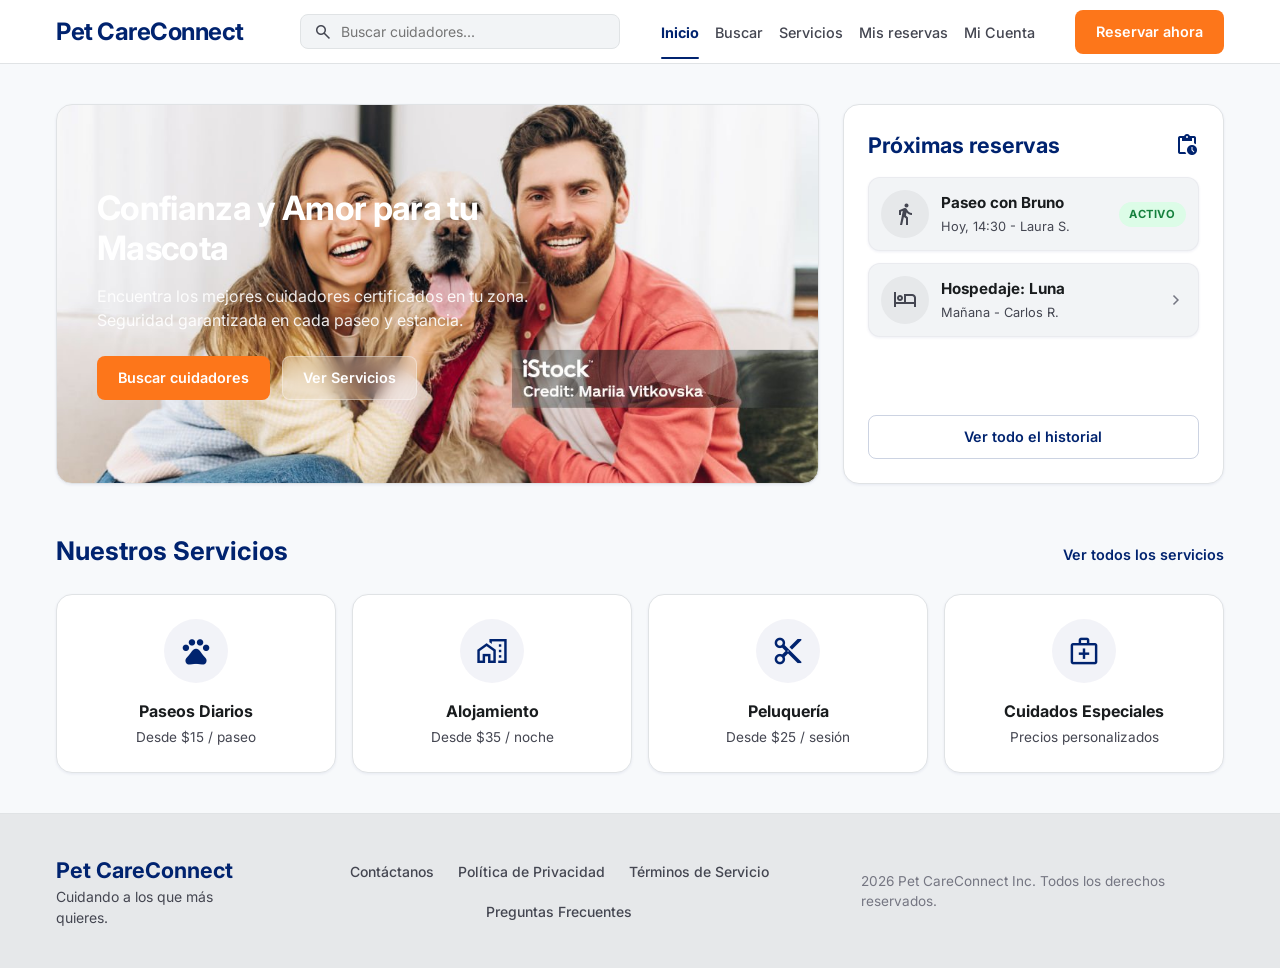
==== commit 458ef0e4: "feat: add search page for sitters and update landing page structure" ====
--- a/petCareConnect/index.html
+++ b/petCareConnect/index.html
@@ -23,7 +23,7 @@
     <main class="container">
 
         <div class="hero-bento-grid">
-            <section aria-labelledby="hero-title" class="hero-card">
+            <section aria-labelledby="hero-title" class="hero-card" style="background-image: url('assets/images/inicio.jpeg'); background-size: cover; background-position: center;">
                 <div class="hero-overlay"></div>
                 <div class="hero-content">
                     <h1 id="hero-title" class="heading-display" style="color: #ffffff;">Confianza y Amor para tu Mascota</h1>
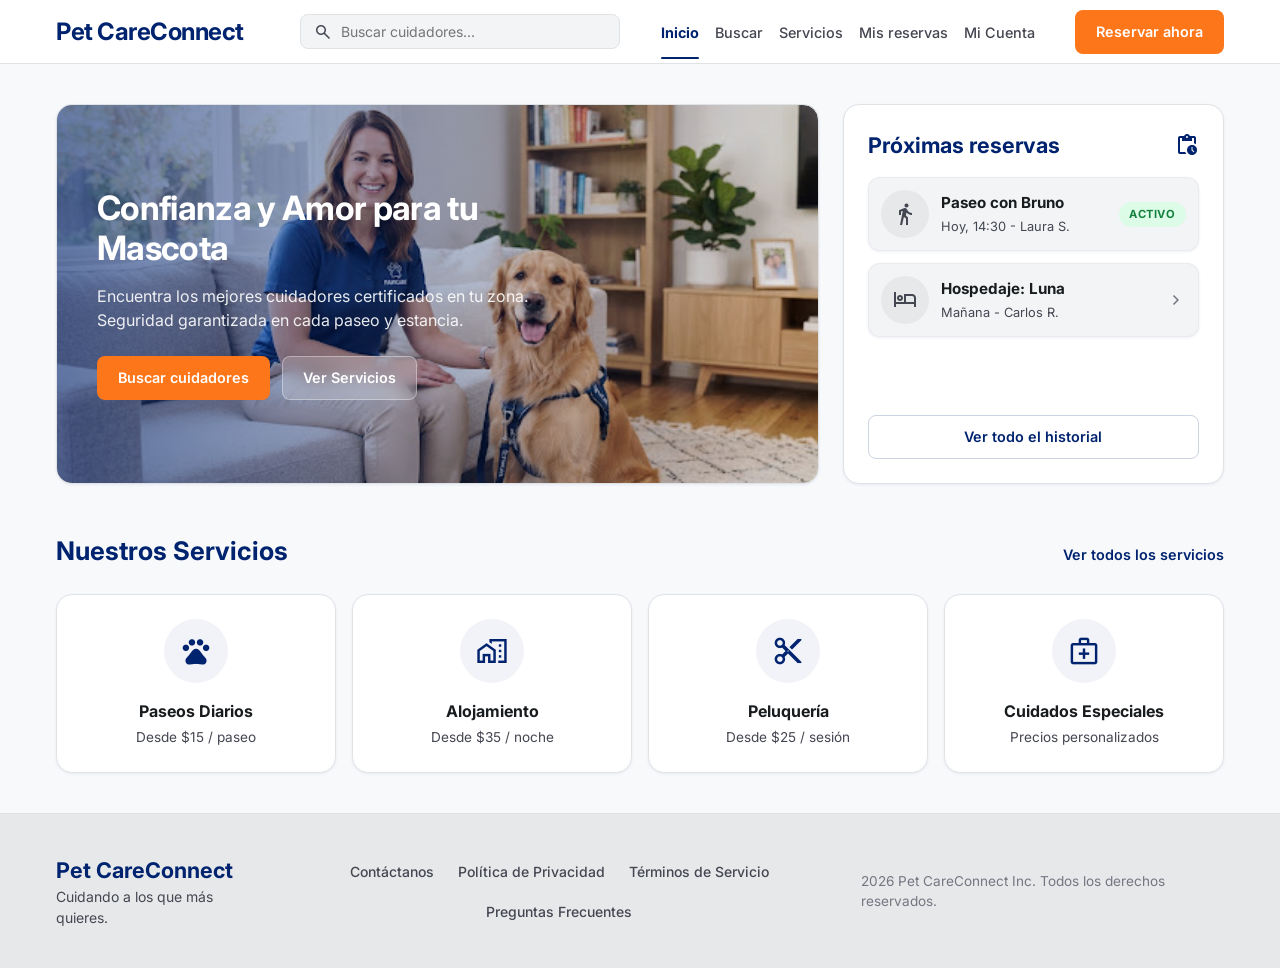
==== commit 40c30ad9: "refactor: update HTML structure and styles, remove unused images, and enhance avatar logic in bookin" ====
--- a/petCareConnect/index.html
+++ b/petCareConnect/index.html
@@ -23,10 +23,10 @@
     <main class="container">
 
         <div class="hero-bento-grid">
-            <section aria-labelledby="hero-title" class="hero-card" style="background-image: url('assets/images/inicio.jpeg'); background-size: cover; background-position: center;">
-                <div class="hero-overlay"></div>
+            <section aria-labelledby="hero-title" class="hero-card">
+                <div class="hero-overlay" aria-hidden="true"></div>
                 <div class="hero-content">
-                    <h1 id="hero-title" class="heading-display" style="color: #ffffff;">Confianza y Amor para tu Mascota</h1>
+                    <h1 id="hero-title" class="heading-display">Confianza y Amor para tu Mascota</h1>
 
                     <p>Encuentra los mejores cuidadores certificados en tu zona. Seguridad garantizada en cada paseo y estancia.</p>
 
--- a/petCareConnect/css/styles.css
+++ b/petCareConnect/css/styles.css
@@ -1,4896 +1,4936 @@
-:root {
-    --primary: #00236f;
-    --primary-dark: #00164e;
-    --secondary: #9d4300;
-    --secondary-bright: #fd761a;
-    --secondary-hover: #e06000;
-
-    --bg-main: #f7f9fb;
-    --surface: #ffffff;
-    --surface-low: #f2f4f6;
-    --surface-high: #e6e8ea;
-
-    --text-main: #191c1e;
-    --text-muted: #444651;
-    --text-light: #757682;
-    --border: #e0e3e5;
-
-    --success: #15803d;
-    --success-bg: #dcfce7;
-    --error: #ba1a1a;
-    --error-bg: #ffdad6;
-    --warning: #783200;
-    --warning-bg: #ffdbca;
-
-    --font: 'Inter', system-ui, -apple-system, sans-serif;
-    --max-width: 1200px;
-    --header-h: 64px;
-
-    --primary-alpha: rgba(0, 35, 111, 0.05);
-    --primary-alpha-subtle: rgba(0, 35, 111, 0.04);
-    --primary-alpha-border: rgba(0, 35, 111, 0.2);
-
-    --radius-sm: 0.375rem;
-    --radius-md: 0.5rem;
-    --radius-lg: 0.75rem;
-    --radius-xl: 1rem;
-    --shadow-sm: 0 1px 3px rgba(0, 35, 111, 0.07);
-    --shadow-md: 0 8px 24px rgba(0, 35, 111, 0.10);
-    --transition: transform 0.18s ease, box-shadow 0.18s ease, background-color 0.18s ease, color 0.18s ease, border-color 0.18s ease;
-}
-
-*,
-*::before,
-*::after {
-    box-sizing: border-box;
-    margin: 0;
-    padding: 0;
-}
-
-body {
-    font-family: var(--font);
-    color: var(--text-main);
-    background: var(--bg-main);
-    line-height: 1.5;
-    min-height: 100vh;
-    display: flex;
-    flex-direction: column;
-    padding-top: var(--header-h);
-    padding-bottom: 70px;
-}
-
-body.login-page-body {
-    padding-bottom: 0;
-}
-
-a {
-    text-decoration: none;
-    color: inherit;
-}
-
-ul {
-    list-style: none;
-}
-
-.container {
-    width: 100%;
-    max-width: var(--max-width);
-    margin: 0 auto;
-    padding: 0 1rem;
-}
-
-.sr-only {
-    position: absolute;
-    width: 1px;
-    height: 1px;
-    padding: 0;
-    margin: -1px;
-    overflow: hidden;
-    clip: rect(0, 0, 0, 0);
-    border: 0;
-}
-
-.heading-display {
-    font-size: 2rem;
-    font-weight: 800;
-    line-height: 1.2;
-    letter-spacing: -0.02em;
-    color: var(--primary);
-}
-
-@media (min-width: 768px) {
-    .heading-display {
-        font-size: 2.25rem;
-    }
-}
-
-.heading-xl {
-    font-size: 1.85rem;
-    font-weight: 800;
-    line-height: 1.25;
-    letter-spacing: -0.015em;
-    color: var(--primary);
-}
-
-@media (min-width: 768px) {
-    .heading-xl {
-        font-size: 2.1rem;
-    }
-}
-
-.heading-lg {
-    font-size: 1.5rem;
-    font-weight: 700;
-    line-height: 1.3;
-}
-
-.heading-md {
-    font-size: 1.125rem;
-    font-weight: 700;
-    line-height: 1.4;
-}
-
-.text-body {
-    font-size: 1rem;
-    line-height: 1.5;
-}
-
-.text-small,
-.text-caption,
-.caption {
-    font-size: 0.8125rem;
-    line-height: 1.4;
-}
-
-.text-muted {
-    color: var(--text-muted);
-}
-
-.mb-0 {
-    margin: 0;
-}
-
-.mb-md {
-    margin-bottom: 1rem;
-}
-
-.icon-sm {
-    font-size: 14px;
-}
-
-.icon-filled {
-    font-variation-settings: 'FILL' 1;
-}
-
-.divider {
-    border: 0;
-    border-top: 1px solid var(--border);
-    margin: 2rem 0;
-}
-
-.form-narrow {
-    max-width: 480px;
-}
-
-.heading-danger {
-    font-size: 1.1rem;
-    color: var(--error);
-    margin-bottom: 0.5rem;
-}
-
-.flex {
-    display: flex;
-}
-
-.flex-center {
-    display: flex;
-    align-items: center;
-    justify-content: center;
-}
-
-.flex-between {
-    display: flex;
-    align-items: center;
-    justify-content: space-between;
-}
-
-.w-full {
-    width: 100%;
-}
-
-.form-control {
-    width: 100%;
-    font-family: var(--font);
-    font-size: 0.875rem;
-    color: var(--text-main);
-    background: transparent;
-    border: none;
-    outline: none;
-    transition: var(--transition);
-}
-
-.form-group {
-    display: flex;
-    flex-direction: column;
-    gap: 0.5rem;
-}
-
-.form-field {
-    display: flex;
-    align-items: center;
-    gap: 0.5rem;
-}
-
-.card-surface,
-.card,
-.login-card-container {
-    background: var(--surface);
-    border: 1px solid var(--border);
-    border-radius: var(--radius-xl);
-    box-shadow: var(--shadow-sm);
-    transition: var(--transition);
-}
-
-.card-padding,
-.card {
-    padding: 1.5rem;
-}
-
-.button,
-.btn {
-    display: inline-flex;
-    align-items: center;
-    justify-content: center;
-    min-height: 44px;
-    padding: 0.65rem 1.25rem;
-    border-radius: var(--radius-md);
-    font-weight: 600;
-    font-size: 0.9rem;
-    border: 1px solid transparent;
-    cursor: pointer;
-    transition: var(--transition);
-    line-height: 1.25;
-    text-align: center;
-    box-sizing: border-box;
-}
-
-.button-primary,
-.btn-primary {
-    background: var(--primary);
-    color: #ffffff;
-}
-
-.button-primary:hover,
-.btn-primary:hover {
-    background: var(--primary-dark);
-    transform: translateY(-1px);
-}
-
-.button-accent,
-.btn-accent,
-.button-hero-accent {
-    background: var(--secondary-bright);
-    color: #ffffff;
-}
-
-.button-accent:hover,
-.btn-accent:hover,
-.button-hero-accent:hover {
-    background: var(--secondary-hover);
-    transform: translateY(-1px);
-}
-
-.button-outline,
-.btn-outline {
-    background: transparent;
-    color: var(--primary);
-    border-color: var(--primary-alpha-border);
-}
-
-.button-outline:hover,
-.btn-outline:hover {
-    background: var(--primary-alpha);
-    transform: translateY(-1px);
-}
-
-.button-outline-full {
-    width: 100%;
-    min-height: 44px;
-    background: transparent;
-    color: var(--primary);
-    border: 1px solid var(--primary-alpha-border);
-    border-radius: var(--radius-md);
-    margin-top: 1rem;
-}
-
-.button-outline-full:hover {
-    background: var(--primary-alpha);
-    transform: translateY(-1px);
-}
-
-.button-glass {
-    background: rgba(255, 255, 255, 0.2);
-    color: #fff;
-    backdrop-filter: blur(8px);
-    -webkit-backdrop-filter: blur(8px);
-    border-color: rgba(255, 255, 255, 0.35);
-}
-
-.button-glass:hover {
-    background: rgba(255, 255, 255, 0.3);
-}
-
-.button-secondary-dim {
-    background: var(--surface-low);
-    color: var(--text-muted);
-    border: 1px solid var(--border);
-}
-
-.button-secondary-dim:hover {
-    background: var(--surface-high);
-    color: var(--text-main);
-}
-
-.button:disabled,
-.btn:disabled {
-    opacity: 0.5;
-    cursor: not-allowed;
-    transform: none !important;
-}
-
-.button>.material-symbols-outlined,
-.btn>.material-symbols-outlined {
-    font-size: 18px;
-    margin-right: 0.35rem;
-}
-
-.button-sm {
-    min-height: 36px;
-    padding: 0.35rem 0.75rem;
-    font-size: 0.8rem;
-}
-
-.button-danger {
-    color: var(--error);
-    border-color: rgba(186, 26, 26, 0.3);
-}
-
-.button-danger:hover {
-    background: var(--error-bg);
-}
-
-.button-danger-strong {
-    color: var(--error);
-    border-color: var(--error);
-}
-
-.button-danger-strong:hover {
-    background: var(--error-bg);
-}
-
-.button-primary.button-danger,
-.button-danger-fill {
-    background: var(--error);
-    color: #ffffff;
-    border-color: var(--error);
-}
-
-.button-primary.button-danger:hover,
-.button-danger-fill:hover {
-    background: #9b1515;
-    color: #ffffff;
-}
-
-.badge {
-    display: inline-block;
-    padding: 0.25rem 0.65rem;
-    border-radius: 9999px;
-    font-size: 0.7rem;
-    font-weight: 700;
-    text-transform: uppercase;
-    letter-spacing: 0.05em;
-}
-
-.badge-success {
-    background: var(--success-bg);
-    color: var(--success);
-}
-
-.search-group {
-    position: relative;
-    display: flex;
-    flex-direction: row;
-    align-items: center;
-    background: var(--surface-low);
-    border: 1px solid var(--border);
-    border-radius: var(--radius-md);
-    padding: 0.4rem 0.75rem;
-    gap: 0.5rem;
-    transition: var(--transition);
-}
-
-.search-group:focus-within {
-    border-color: var(--primary);
-    box-shadow: 0 0 0 3px rgba(0, 35, 111, 0.1);
-}
-
-.search-icon {
-    color: var(--text-muted);
-    font-size: 1.25rem;
-    flex-shrink: 0;
-    display: inline-flex;
-    align-items: center;
-    line-height: 1;
-}
-
-.search-input {
-    flex: 1;
-    width: 100%;
-    border: none;
-    background: transparent;
-    font-family: inherit;
-    font-size: 0.875rem;
-    color: var(--text-main);
-    outline: none;
-}
-
-.navbar {
-    position: fixed;
-    top: 0;
-    left: 0;
-    width: 100%;
-    height: var(--header-h);
-    background: var(--surface);
-    border-bottom: 1px solid var(--border);
-    z-index: 100;
-}
-
-.navbar-container {
-    height: 100%;
-    display: flex;
-    align-items: center;
-    justify-content: space-between;
-    gap: 0.75rem;
-    min-width: 0;
-}
-
-.brand-name {
-    font-size: 1.15rem;
-    font-weight: 700;
-    color: var(--primary);
-    letter-spacing: -0.02em;
-    white-space: nowrap;
-}
-
-.navbar .button-accent {
-    flex-shrink: 0;
-    padding: 0.5rem 0.85rem;
-    font-size: 0.8rem;
-}
-
-.main-nav,
-.search-form {
-    display: none;
-}
-
-.search-form {
-    flex: 1;
-    max-width: 320px;
-    margin-left: 1rem;
-}
-
-.main-nav ul {
-    display: flex;
-    align-items: center;
-    gap: 1rem;
-}
-
-.nav-link {
-    color: var(--text-muted);
-    font-weight: 500;
-    font-size: 0.9rem;
-    white-space: nowrap;
-    position: relative;
-    transition: var(--transition);
-}
-
-.nav-link:hover,
-.nav-link.active {
-    color: var(--primary);
-}
-
-.nav-link.active {
-    font-weight: 700;
-}
-
-.nav-link.active::after {
-    content: '';
-    position: absolute;
-    bottom: -18px;
-    left: 0;
-    width: 100%;
-    height: 2px;
-    background: var(--primary);
-    border-radius: 2px;
-}
-
-main.container {
-    flex: 1;
-    padding-top: 2.5rem;
-    padding-bottom: 2.5rem;
-    display: flex;
-    flex-direction: column;
-    gap: 2.5rem;
-}
-
-.hero-bento-grid {
-    display: grid;
-    grid-template-columns: 1fr;
-    gap: 1.5rem;
-}
-
-@media (min-width: 900px) {
-    .hero-bento-grid {
-        grid-template-columns: 8fr 4fr;
-    }
-}
-
-.hero-card {
-    position: relative;
-    border-radius: var(--radius-xl);
-    overflow: hidden;
-    background: linear-gradient(90deg, rgba(0, 22, 78, 0.82) 0%, rgba(0, 35, 111, 0.55) 50%, rgba(0, 35, 111, 0.15) 100%);
-    border: 1px solid var(--border);
-    box-shadow: var(--shadow-sm);
-    min-height: 280px;
-    display: flex;
-    flex-direction: column;
-    justify-content: center;
-    padding: 1.5rem;
-}
-
-.hero-overlay {
-    position: absolute;
-    inset: 0;
-    pointer-events: none;
-}
-
-.hero-content {
-    max-width: 480px;
-    color: #fff;
-    z-index: 2;
-}
-
-.hero-content h1 {
-    font-size: 1.6rem;
-    font-weight: 700;
-    color: #fff;
-    line-height: 1.2;
-    margin-bottom: 1rem;
-}
-
-.hero-content p {
-    font-size: 1rem;
-    color: rgba(255, 255, 255, 0.9);
-    margin-bottom: 1.5rem;
-}
-
-@media (min-width: 768px) {
-    .hero-card {
-        min-height: 380px;
-        padding: 2.5rem;
-    }
-
-    .hero-content h1 {
-        font-size: 2.1rem;
-    }
-}
-
-.hero-actions {
-    display: flex;
-    gap: 0.75rem;
-    flex-wrap: wrap;
-}
-
-.sidebar-card {
-    display: flex;
-    flex-direction: column;
-    justify-content: space-between;
-}
-
-.sidebar-header {
-    display: flex;
-    justify-content: space-between;
-    align-items: center;
-    margin-bottom: 1rem;
-}
-
-.sidebar-header h2 {
-    font-size: 1.35rem;
-    font-weight: 700;
-    color: var(--primary);
-}
-
-.icon-accent {
-    color: var(--primary);
-    font-size: 1.5rem;
-}
-
-.booking-list {
-    display: flex;
-    flex-direction: column;
-    gap: 0.75rem;
-}
-
-.booking-item {
-    display: flex;
-    align-items: center;
-    gap: 0.75rem;
-    padding: 0.75rem;
-    background: var(--surface-low);
-    border-radius: var(--radius-lg);
-    border-color: rgba(197, 197, 211, 0.2);
-    margin-bottom: 0;
-}
-
-.booking-item:hover {
-    background: var(--surface-high);
-}
-
-.booking-avatar-icon {
-    width: 48px;
-    height: 48px;
-    border-radius: 50%;
-    background: var(--surface-high);
-    display: flex;
-    align-items: center;
-    justify-content: center;
-    color: var(--text-muted);
-    flex-shrink: 0;
-}
-
-.booking-info {
-    flex: 1;
-}
-
-.booking-info h3 {
-    font-size: 0.95rem;
-    font-weight: 700;
-    color: var(--text-main);
-    margin-bottom: 2px;
-}
-
-.booking-info p {
-    font-size: 0.8rem;
-    color: var(--text-muted);
-    margin: 0;
-}
-
-.chevron-icon {
-    color: var(--text-light);
-    font-size: 1.25rem;
-}
-
-.services-section {
-    margin-top: 0.5rem;
-}
-
-.section-header {
-    display: flex;
-    align-items: baseline;
-    justify-content: space-between;
-    flex-wrap: wrap;
-    gap: 0.5rem 1rem;
-    margin-bottom: 1.5rem;
-}
-
-.section-header h2 {
-    font-size: 1.6rem;
-    font-weight: 700;
-    color: var(--primary);
-}
-
-.see-all-link {
-    color: var(--primary);
-    font-size: 0.9rem;
-    font-weight: 600;
-}
-
-.see-all-link:hover {
-    text-decoration: underline;
-}
-
-.services-grid {
-    display: grid;
-    grid-template-columns: 1fr;
-    gap: 1rem;
-}
-
-@media (min-width: 640px) {
-    .services-grid {
-        grid-template-columns: repeat(2, 1fr);
-    }
-}
-
-@media (min-width: 1024px) {
-    .services-grid {
-        grid-template-columns: repeat(4, 1fr);
-    }
-}
-
-.service-card {
-    display: flex;
-    flex-direction: column;
-    align-items: center;
-    text-align: center;
-    cursor: pointer;
-    margin-bottom: 0;
-    color: inherit;
-}
-
-.service-card:hover {
-    transform: translateY(-2px);
-    box-shadow: var(--shadow-md);
-    border-color: rgba(0, 35, 111, 0.2);
-}
-
-.service-icon-wrapper {
-    width: 64px;
-    height: 64px;
-    border-radius: 50%;
-    background: rgba(0, 35, 111, 0.05);
-    display: flex;
-    align-items: center;
-    justify-content: center;
-    margin-bottom: 1rem;
-    color: var(--primary);
-    transition: var(--transition);
-}
-
-.service-card:hover .service-icon-wrapper {
-    background: var(--primary);
-    color: #fff;
-}
-
-.service-icon-wrapper .material-symbols-outlined {
-    font-size: 32px;
-}
-
-.service-card h3 {
-    font-size: 1rem;
-    font-weight: 700;
-    margin-bottom: 0.25rem;
-}
-
-.service-card p {
-    font-size: 0.85rem;
-    color: var(--text-muted);
-    margin: 0;
-}
-
-.footer {
-    background: var(--surface-high);
-    border-top: 1px solid var(--border);
-    margin-top: auto;
-    padding: 2.5rem 0;
-}
-
-.footer-container {
-    display: flex;
-    flex-direction: column;
-    gap: 1.5rem;
-    align-items: center;
-}
-
-@media (min-width: 768px) {
-    .footer-container {
-        flex-direction: row;
-        justify-content: space-between;
-    }
-}
-
-.footer-brand h2 {
-    font-size: 1.35rem;
-    font-weight: 700;
-    color: var(--primary);
-}
-
-.footer-brand p {
-    font-size: 0.875rem;
-    color: var(--text-muted);
-}
-
-.footer-nav ul {
-    display: flex;
-    flex-wrap: wrap;
-    justify-content: center;
-    gap: 1rem 1.5rem;
-}
-
-.footer-nav a {
-    color: var(--text-muted);
-    font-size: 0.875rem;
-    font-weight: 500;
-}
-
-.footer-nav a:hover {
-    color: var(--primary);
-    text-decoration: underline;
-}
-
-.footer-copyright {
-    font-size: 0.85rem;
-    color: var(--text-light);
-}
-
-.mobile-nav {
-    display: flex;
-    position: fixed;
-    bottom: 0;
-    left: 0;
-    width: 100%;
-    height: 60px;
-    background: var(--surface);
-    border-top: 1px solid var(--border);
-    z-index: 100;
-    justify-content: space-around;
-    align-items: center;
-    padding: 0 1rem;
-}
-
-@media (min-width: 1024px) {
-    .brand-name {
-        font-size: 1.5rem;
-    }
-
-    .navbar .button-accent {
-        padding: 0.6rem 1.25rem;
-        font-size: 0.9rem;
-    }
-
-    .main-nav {
-        display: block;
-    }
-
-    .search-form {
-        display: block;
-        min-width: 0;
-    }
-
-    .mobile-nav {
-        display: none;
-    }
-
-    body {
-        padding-bottom: 0;
-    }
-}
-
-.mobile-nav-item {
-    display: flex;
-    flex-direction: column;
-    align-items: center;
-    color: var(--text-muted);
-    font-size: 0.65rem;
-    font-weight: 600;
-    text-transform: uppercase;
-    gap: 2px;
-    transition: var(--transition);
-}
-
-.mobile-nav-item.active {
-    color: var(--primary);
-    font-weight: 700;
-}
-
-.mobile-nav-item .material-symbols-outlined {
-    font-size: 22px;
-    font-variation-settings: 'FILL' 0;
-    transition: var(--transition);
-}
-
-.mobile-nav-item.active .material-symbols-outlined {
-    font-variation-settings: 'FILL' 1;
-}
-
-.services-hero-banner {
-    background-color: var(--surface-low);
-    padding: 2rem 0;
-    margin-bottom: 2rem;
-    border-bottom: 1px solid var(--border);
-}
-
-@media (min-width: 768px) {
-    .services-hero-banner {
-        padding: 3rem 0;
-        margin-bottom: 2.5rem;
-    }
-}
-
-.hero-text-block {
-    max-width: 680px;
-}
-
-.hero-text-block h1 {
-    font-size: 2.1rem;
-    font-weight: 700;
-    color: var(--primary);
-    line-height: 1.25;
-    margin-bottom: 0.75rem;
-    letter-spacing: -0.01em;
-}
-
-.hero-text-block p {
-    font-size: 1.1rem;
-    color: var(--text-muted);
-    line-height: 1.6;
-}
-
-.catalog-section {
-    margin-bottom: 3.5rem;
-}
-
-.catalog-grid {
-    display: grid;
-    grid-template-columns: 1fr;
-    gap: 1.5rem;
-    width: 100%;
-}
-
-@media (min-width: 640px) {
-    .catalog-grid {
-        grid-template-columns: repeat(2, 1fr);
-    }
-}
-
-@media (min-width: 1024px) {
-    .catalog-grid {
-        grid-template-columns: repeat(4, 1fr);
-    }
-}
-
-.catalog-card {
-    display: flex;
-    flex-direction: column;
-    justify-content: space-between;
-    min-height: 250px;
-    height: 100%;
-    scroll-margin-top: calc(var(--header-h) + 1rem);
-}
-
-.catalog-card:hover {
-    transform: translateY(-3px);
-    box-shadow: var(--shadow-md);
-    border-color: var(--primary-alpha-border);
-}
-
-.catalog-card-header {
-    display: flex;
-    flex-direction: column;
-    gap: 0.75rem;
-}
-
-.catalog-card-title-row {
-    display: flex;
-    justify-content: space-between;
-    align-items: center;
-    flex-wrap: wrap;
-    gap: 0.5rem;
-}
-
-.catalog-card-title-row h3 {
-    font-size: 1.2rem;
-    font-weight: 700;
-    color: var(--primary);
-    margin: 0;
-    min-width: 0;
-    flex: 1;
-}
-
-.badge-popular {
-    background-color: var(--primary-dark);
-    color: #ffffff;
-    padding: 3px 10px;
-    border-radius: 9999px;
-    font-size: 0.7rem;
-    font-weight: 700;
-    letter-spacing: 0.03em;
-}
-
-.catalog-card-desc {
-    font-size: 0.9rem;
-    color: var(--text-muted);
-    line-height: 1.5;
-}
-
-.catalog-card-footer {
-    display: flex;
-    justify-content: space-between;
-    align-items: center;
-    flex-wrap: wrap;
-    gap: 0.5rem;
-    padding-top: 1rem;
-    border-top: 1px solid var(--border);
-    margin-top: 1.25rem;
-}
-
-.catalog-price {
-    font-size: 0.95rem;
-    font-weight: 700;
-    color: var(--text-main);
-}
-
-.catalog-btn {
-    padding: 0.45rem 1rem;
-    font-size: 0.85rem;
-    border-radius: var(--radius-md);
-}
-
-.guarantees-section {
-    margin-bottom: 3.5rem;
-}
-
-.guarantees-main-title {
-    font-size: 1.6rem;
-    font-weight: 700;
-    color: var(--primary);
-    margin-bottom: 1.5rem;
-}
-
-.guarantees-grid {
-    display: grid;
-    grid-template-columns: repeat(1, 1fr);
-    gap: 1.5rem;
-}
-
-@media (min-width: 768px) {
-    .guarantees-grid {
-        grid-template-columns: repeat(3, 1fr);
-    }
-}
-
-.guarantee-card {
-    display: flex;
-    flex-direction: column;
-    gap: 0.75rem;
-}
-
-.guarantee-icon-box {
-    width: 48px;
-    height: 48px;
-    border-radius: 50%;
-    background-color: rgba(0, 35, 111, 0.06);
-    color: var(--primary);
-    display: flex;
-    align-items: center;
-    justify-content: center;
-}
-
-.guarantee-icon-box .material-symbols-outlined {
-    font-size: 24px;
-}
-
-.guarantee-card h3 {
-    font-size: 1.1rem;
-    font-weight: 700;
-    color: var(--primary);
-    margin: 0;
-}
-
-.guarantee-card p {
-    font-size: 0.875rem;
-    color: var(--text-muted);
-    margin: 0;
-}
-
-.search-header-section {
-    display: flex;
-    flex-direction: column;
-    gap: 1.25rem;
-}
-
-.search-title-block h1 {
-    color: var(--primary);
-}
-
-.search-title-block p {
-    margin-top: 0.25rem;
-}
-
-.filter-fieldset {
-    border: none;
-    padding: 0;
-    margin: 0;
-}
-
-.filter-pills-row {
-    display: flex;
-    flex-wrap: wrap;
-    align-items: center;
-    gap: 0.75rem;
-    background: var(--surface-low);
-    padding: 0.75rem;
-    border-radius: var(--radius-xl);
-    border: 1px solid var(--border);
-}
-
-.filter-pill {
-    display: flex;
-    align-items: center;
-    gap: 0.5rem;
-    min-width: 0;
-    width: 100%;
-    background: var(--surface);
-    padding: 0.4rem 0.85rem;
-    border-radius: var(--radius-md);
-    border: 1px solid var(--border);
-    font-size: 0.875rem;
-}
-
-.filter-icon {
-    font-size: 1.15rem;
-    color: var(--text-muted);
-    flex-shrink: 0;
-}
-
-.filter-label {
-    font-weight: 600;
-    color: var(--text-main);
-    font-size: 0.875rem;
-    flex-shrink: 0;
-}
-
-.filter-pill .form-control,
-.filter-input,
-.filter-select {
-    width: auto;
-    flex: 1;
-    min-width: 0;
-    cursor: pointer;
-}
-
-.button-more-filters {
-    margin-left: 0;
-    width: 100%;
-    justify-content: center;
-    padding: 0.5rem 0;
-    background: transparent;
-    border: none;
-    color: var(--primary);
-    font-family: inherit;
-    font-size: 0.875rem;
-    font-weight: 600;
-    display: flex;
-    align-items: center;
-    gap: 0.35rem;
-    cursor: pointer;
-    transition: var(--transition);
-}
-
-.button-more-filters:hover {
-    text-decoration: underline;
-}
-
-@media (min-width: 640px) {
-    .filter-pill {
-        width: auto;
-        flex: 1 1 200px;
-    }
-
-    .button-more-filters {
-        margin-left: auto;
-        width: auto;
-        flex: 0 0 auto;
-        padding: 0;
-    }
-}
-
-.sitters-section {
-    width: 100%;
-}
-
-.sitters-grid {
-    display: grid;
-    grid-template-columns: repeat(1, 1fr);
-    gap: 1.5rem;
-    width: 100%;
-}
-
-@media (min-width: 640px) {
-    .sitters-grid {
-        grid-template-columns: repeat(2, 1fr);
-    }
-}
-
-@media (min-width: 1024px) {
-    .sitters-grid {
-        grid-template-columns: repeat(3, 1fr);
-    }
-}
-
-.sitter-card {
-    overflow: hidden;
-    display: flex;
-    flex-direction: column;
-    height: 100%;
-}
-
-.sitter-card:hover {
-    transform: translateY(-2px);
-    box-shadow: var(--shadow-md);
-    border-color: var(--primary-alpha-border);
-}
-
-.sitter-card-media {
-    position: relative;
-    width: 100%;
-    height: 190px;
-    overflow: hidden;
-    background: var(--surface-high);
-}
-
-.sitter-card-img {
-    width: 100%;
-    height: 100%;
-    object-fit: cover;
-    transition: transform 0.4s ease;
-}
-
-.sitter-card:hover .sitter-card-img {
-    transform: scale(1.04);
-}
-
-.favorite-btn {
-    position: absolute;
-    top: 12px;
-    right: 12px;
-    width: 36px;
-    height: 36px;
-    border-radius: 50%;
-    background: rgba(255, 255, 255, 0.85);
-    backdrop-filter: blur(4px);
-    -webkit-backdrop-filter: blur(4px);
-    border: none;
-    display: flex;
-    align-items: center;
-    justify-content: center;
-    cursor: pointer;
-    box-shadow: 0 2px 6px rgba(0, 0, 0, 0.1);
-    transition: var(--transition);
-}
-
-.favorite-btn:hover {
-    background: rgba(255, 255, 255, 1);
-}
-
-.favorite-icon {
-    color: var(--secondary-bright);
-    font-size: 20px;
-}
-
-.verified-badge {
-    position: absolute;
-    bottom: 12px;
-    left: 12px;
-    background: var(--primary);
-    color: #ffffff;
-    padding: 4px 10px;
-    border-radius: 9999px;
-    font-size: 11px;
-    font-weight: 700;
-    letter-spacing: 0.05em;
-    box-shadow: 0 2px 6px rgba(0, 0, 0, 0.15);
-}
-
-.sitter-card-content {
-    padding: 1.25rem;
-    display: flex;
-    flex-direction: column;
-    gap: 1rem;
-    flex: 1;
-    justify-content: space-between;
-}
-
-.sitter-header-row {
-    display: flex;
-    justify-content: space-between;
-    align-items: flex-start;
-    gap: 0.75rem;
-    min-width: 0;
-}
-
-.sitter-header-row>div:first-child {
-    min-width: 0;
-    flex: 1;
-}
-
-.sitter-header-row h3 {
-    font-size: 1.2rem;
-    font-weight: 700;
-    color: var(--primary);
-    margin: 0;
-    overflow-wrap: anywhere;
-}
-
-.rating-block {
-    display: flex;
-    align-items: center;
-    flex-wrap: wrap;
-    gap: 4px;
-    margin-top: 4px;
-}
-
-.stars {
-    display: flex;
-    color: var(--secondary-bright);
-}
-
-.star-icon {
-    font-size: 16px;
-}
-
-.star-icon.filled {
-    font-variation-settings: 'FILL' 1;
-}
-
-.reviews-count {
-    font-size: 0.75rem;
-    color: var(--text-muted);
-}
-
-.price-block {
-    flex-shrink: 0;
-    text-align: right;
-}
-
-.price-val {
-    display: block;
-    font-size: 1.25rem;
-    font-weight: 700;
-    color: var(--primary);
-    line-height: 1.2;
-}
-
-.price-unit {
-    font-size: 0.75rem;
-    color: var(--text-muted);
-}
-
-.sitter-bio {
-    font-size: 0.875rem;
-    color: var(--text-muted);
-    line-height: 1.4;
-    display: -webkit-box;
-    -webkit-line-clamp: 2;
-    -webkit-box-orient: vertical;
-    overflow: hidden;
-}
-
-.availability-block {
-    display: flex;
-    flex-direction: column;
-    gap: 6px;
-}
-
-.availability-title {
-    font-size: 0.65rem;
-    font-weight: 700;
-    color: var(--text-muted);
-    text-transform: uppercase;
-    letter-spacing: 0.05em;
-}
-
-.availability-days {
-    display: flex;
-    gap: 6px;
-}
-
-.day-pill {
-    flex: 1;
-    background: var(--surface-high);
-    padding: 6px 0;
-    border-radius: 4px;
-    text-align: center;
-    font-size: 0.75rem;
-    font-weight: 600;
-    color: var(--text-main);
-    position: relative;
-    display: flex;
-    flex-direction: column;
-    align-items: center;
-    justify-content: center;
-    min-height: 32px;
-}
-
-.day-dot {
-    width: 6px;
-    height: 6px;
-    background-color: var(--secondary-bright);
-    border-radius: 50%;
-    margin-top: 2px;
-}
-
-.sitter-card-actions {
-    display: flex;
-    gap: 8px;
-    margin-top: auto;
-    padding-top: 0.5rem;
-}
-
-.action-btn {
-    flex: 1;
-    padding: 0.55rem 0.75rem;
-    font-size: 0.85rem;
-}
-
-.pagination-nav {
-    margin-top: 2.5rem;
-    display: flex;
-    justify-content: center;
-    align-items: center;
-}
-
-.pagination-list {
-    display: flex;
-    align-items: center;
-    gap: 1rem;
-    list-style: none;
-}
-
-.pagination-btn {
-    width: 40px;
-    height: 40px;
-    border-radius: 50%;
-    border: 1px solid var(--border);
-    display: flex;
-    align-items: center;
-    justify-content: center;
-    color: var(--text-main);
-    transition: var(--transition);
-    text-decoration: none;
-}
-
-.pagination-btn:hover {
-    background-color: var(--surface-low);
-}
-
-.pagination-info {
-    font-size: 0.9rem;
-    font-weight: 500;
-    color: var(--text-main);
-}
-
-.bookings-main {
-    gap: 2rem;
-    padding-bottom: 3.5rem;
-}
-
-.bookings-header-section {
-    margin-bottom: 0.5rem;
-}
-
-.bookings-title {
-    font-size: 2rem;
-    font-weight: 700;
-    color: var(--text-main);
-    line-height: 1.25;
-    letter-spacing: -0.01em;
-    margin-bottom: 0.35rem;
-}
-
-.bookings-subtitle {
-    font-size: 1rem;
-    color: var(--text-muted);
-}
-
-.bookings-columns-grid {
-    display: grid;
-    grid-template-columns: 1fr;
-    gap: 1.5rem;
-    align-items: start;
-}
-
-@media (min-width: 640px) {
-    .bookings-columns-grid {
-        grid-template-columns: repeat(2, 1fr);
-    }
-}
-
-@media (min-width: 1024px) {
-    .bookings-columns-grid {
-        grid-template-columns: repeat(3, 1fr);
-    }
-}
-
-.bookings-column {
-    display: flex;
-    flex-direction: column;
-    gap: 1rem;
-}
-
-.column-header {
-    border-bottom: 1px solid var(--border);
-    padding-bottom: 0.65rem;
-    margin-bottom: 0.25rem;
-}
-
-.column-title {
-    font-size: 1.35rem;
-    font-weight: 700;
-    color: var(--text-main);
-    display: flex;
-    align-items: center;
-    gap: 0.5rem;
-    margin: 0;
-}
-
-.column-title-muted {
-    color: var(--text-muted);
-}
-
-.badge-count {
-    display: inline-flex;
-    align-items: center;
-    justify-content: center;
-    font-size: 0.75rem;
-    font-weight: 700;
-    padding: 0.15rem 0.6rem;
-    border-radius: 9999px;
-    line-height: 1;
-}
-
-.badge-activas {
-    background-color: var(--primary);
-    color: #ffffff;
-}
-
-.badge-pasadas {
-    background-color: var(--surface-high);
-    color: var(--text-muted);
-}
-
-.badge-canceladas {
-    background-color: #ffdad6;
-    color: #93000a;
-}
-
-.column-cards {
-    display: flex;
-    flex-direction: column;
-    gap: 1rem;
-}
-
-.booking-card {
-    padding: 1.25rem;
-    display: flex;
-    flex-direction: column;
-    gap: 1rem;
-}
-
-.card-hover-effect:hover {
-    box-shadow: 0px 4px 14px rgba(0, 35, 111, 0.08);
-    transform: translateY(-2px);
-}
-
-.booking-card-past {
-    opacity: 0.88;
-}
-
-.booking-card-cancelled {
-    background-color: var(--surface-low);
-    border-color: rgba(197, 197, 211, 0.5);
-    opacity: 0.75;
-}
-
-.card-top-row {
-    display: flex;
-    justify-content: space-between;
-    align-items: flex-start;
-    flex-wrap: wrap;
-    gap: 0.5rem;
-}
-
-.card-provider-info {
-    display: flex;
-    align-items: center;
-    gap: 0.75rem;
-    min-width: 0;
-    flex: 1 1 12rem;
-}
-
-.avatar-circle {
-    width: 44px;
-    height: 44px;
-    border-radius: 50%;
-    background-color: var(--surface-high);
-    display: flex;
-    align-items: center;
-    justify-content: center;
-    flex-shrink: 0;
-    color: var(--text-muted);
-    position: relative;
-    overflow: hidden;
-}
-
-.avatar-circle::before {
-    font-family: 'Material Symbols Outlined';
-    font-size: 24px;
-}
-
-.avatar-walker::before {
-    content: 'directions_walk';
-}
-
-.avatar-grooming::before {
-    content: 'content_cut';
-}
-
-.avatar-sitter::before {
-    content: 'home_work';
-}
-
-.avatar-vet::before {
-    content: 'medical_services';
-}
-
-.avatar-trainer::before {
-    content: 'pets';
-}
-
-.avatar-circle.grayscale {
-    filter: grayscale(100%);
-    opacity: 0.7;
-}
-
-.provider-text {
-    display: flex;
-    flex-direction: column;
-    min-width: 0;
-}
-
-.card-service-title {
-    font-size: 1rem;
-    font-weight: 700;
-    color: var(--text-main);
-    line-height: 1.3;
-    margin: 0;
-    overflow-wrap: anywhere;
-}
-
-.card-service-title.text-muted {
-    color: var(--text-muted);
-}
-
-.card-provider-name {
-    font-size: 0.85rem;
-    color: var(--text-muted);
-    margin: 0;
-}
-
-.status-badge {
-    font-size: 0.75rem;
-    font-weight: 600;
-    padding: 0.25rem 0.6rem;
-    border-radius: var(--radius-sm);
-    line-height: 1.2;
-    white-space: nowrap;
-    margin: 0;
-}
-
-.status-badge strong {
-    display: none;
-}
-
-.badge-en-progreso {
-    background-color: #ffdbca;
-    color: #783200;
-}
-
-.badge-manana {
-    background-color: var(--surface-high);
-    color: var(--text-muted);
-}
-
-.card-details-list {
-    display: flex;
-    flex-direction: column;
-    gap: 0.4rem;
-}
-
-.detail-item {
-    font-size: 0.875rem;
-    color: var(--text-muted);
-    display: flex;
-    align-items: center;
-    line-height: 1.4;
-    margin: 0;
-}
-
-.detail-item strong {
-    font-weight: 600;
-    color: var(--text-main);
-    margin-right: 0.25rem;
-}
-
-.detail-fecha::before {
-    content: 'calendar_today';
-    font-family: 'Material Symbols Outlined';
-    font-size: 18px;
-    margin-right: 8px;
-    color: var(--text-muted);
-    flex-shrink: 0;
-}
-
-.detail-fecha strong {
-    display: none;
-}
-
-.detail-mascota::before {
-    content: 'pets';
-    font-family: 'Material Symbols Outlined';
-    font-size: 18px;
-    margin-right: 8px;
-    color: var(--text-muted);
-    flex-shrink: 0;
-}
-
-.detail-rating-row {
-    display: flex;
-    align-items: center;
-    gap: 0.75rem;
-}
-
-.detail-rating::before {
-    content: 'star';
-    font-family: 'Material Symbols Outlined';
-    font-variation-settings: 'FILL' 1;
-    font-size: 18px;
-    margin-right: 4px;
-    color: var(--secondary-bright);
-    flex-shrink: 0;
-}
-
-.detail-rating strong {
-    display: none;
-}
-
-.detail-rating {
-    font-weight: 700;
-    color: var(--secondary-bright);
-}
-
-.detail-estado-completada strong {
-    display: none;
-}
-
-.detail-cancelada {
-    color: var(--error, #ba1a1a);
-    font-weight: 700;
-}
-
-.detail-cancelada::before {
-    content: 'cancel';
-    font-family: 'Material Symbols Outlined';
-    font-size: 18px;
-    margin-right: 8px;
-    color: var(--error, #ba1a1a);
-    flex-shrink: 0;
-}
-
-.detail-cancelada strong {
-    display: none;
-}
-
-.detail-estaba-para::before {
-    content: 'calendar_today';
-    font-family: 'Material Symbols Outlined';
-    font-size: 18px;
-    margin-right: 8px;
-    color: var(--text-muted);
-    flex-shrink: 0;
-}
-
-.card-actions-grid {
-    display: grid;
-    gap: 0.5rem;
-    margin-top: 0.25rem;
-}
-
-.card-actions-grid.two-cols {
-    grid-template-columns: 1fr;
-}
-
-@media (min-width: 400px) {
-    .card-actions-grid.two-cols {
-        grid-template-columns: repeat(2, 1fr);
-    }
-}
-
-.card-actions-grid.full-width {
-    grid-template-columns: 1fr;
-}
-
-.card-actions-grid .button {
-    width: 100%;
-    padding: 0.5rem 0.75rem;
-    font-size: 0.85rem;
-    font-weight: 600;
-    gap: 0.35rem;
-}
-
-.btn-seguimiento::before {
-    content: 'location_on';
-    font-family: 'Material Symbols Outlined';
-    font-size: 18px;
-}
-
-.btn-contacto::before {
-    content: 'chat';
-    font-family: 'Material Symbols Outlined';
-    font-size: 18px;
-}
-
-.btn-reagendar::before {
-    content: 'event_repeat';
-    font-family: 'Material Symbols Outlined';
-    font-size: 18px;
-}
-
-.button-secondary-dim {
-    background-color: var(--surface-high);
-    color: var(--text-muted);
-    border: 1px solid transparent;
-}
-
-.button-secondary-dim:hover {
-    background-color: var(--border);
-    color: var(--text-main);
-}
-
-.login-page-body {
-    min-height: 100vh;
-    display: flex;
-    flex-direction: column;
-    justify-content: center;
-    background-color: var(--bg-main);
-    padding-top: 0;
-    padding-bottom: 0;
-}
-
-.login-main-container {
-    flex: 1;
-    display: flex;
-    flex-direction: column;
-    align-items: center;
-    justify-content: center;
-    padding: 2rem 1rem;
-    width: 100%;
-}
-
-.login-wrapper {
-    width: 100%;
-    max-width: 440px;
-    margin: 0 auto;
-    display: flex;
-    flex-direction: column;
-    gap: 1.5rem;
-}
-
-.login-header-block {
-    text-align: center;
-    display: flex;
-    flex-direction: column;
-    align-items: center;
-}
-
-.login-back-link {
-    font-size: 0.85rem;
-    font-weight: 600;
-    color: var(--primary);
-    margin-bottom: 0.75rem;
-}
-
-.login-back-link:hover {
-    text-decoration: underline;
-}
-
-.login-brand-link,
-.login-logo-title-row {
-    display: flex;
-    align-items: center;
-    justify-content: center;
-    gap: 0.5rem;
-    margin-bottom: 0.35rem;
-    color: inherit;
-}
-
-.login-logo-icon {
-    font-size: 2.2rem;
-    color: var(--primary);
-    font-variation-settings: 'FILL' 1;
-}
-
-.login-header-block h1 {
-    font-size: 2rem;
-    font-weight: 800;
-    color: var(--primary);
-    letter-spacing: -0.02em;
-    margin: 0;
-}
-
-.login-header-block p {
-    font-size: 0.95rem;
-    color: var(--text-muted);
-    margin: 0;
-}
-
-.login-card-container {
-    width: 100%;
-    margin-top: 1.25rem;
-    padding: 1.25rem;
-    text-align: left;
-    box-shadow: 0 4px 16px rgba(0, 35, 111, 0.05);
-}
-
-@media (min-width: 480px) {
-    .login-card-container {
-        padding: 2rem;
-    }
-}
-
-.login-fieldset {
-    border: none;
-    padding: 0;
-    margin: 0;
-    display: flex;
-    flex-direction: column;
-    gap: 1rem;
-}
-
-.login-form-item {
-    margin: 0;
-    display: flex;
-    flex-direction: column;
-    gap: 0.35rem;
-}
-
-.login-form-item label {
-    font-size: 0.875rem;
-    font-weight: 600;
-    color: var(--text-main);
-}
-
-.password-label-row {
-    display: flex;
-    justify-content: space-between;
-    align-items: center;
-    flex-wrap: wrap;
-    gap: 0.25rem 0.75rem;
-}
-
-.forgot-password-link {
-    font-size: 0.85rem;
-    color: var(--secondary-bright);
-    font-weight: 600;
-    text-decoration: none;
-    transition: var(--transition);
-}
-
-.forgot-password-link:hover {
-    text-decoration: underline;
-}
-
-.input-icon-wrapper {
-    position: relative;
-    display: flex;
-    align-items: center;
-    width: 100%;
-}
-
-.input-left-icon {
-    position: absolute;
-    left: 0.75rem;
-    color: var(--text-light);
-    font-size: 1.25rem;
-    pointer-events: none;
-}
-
-.input,
-.login-input {
-    width: 100%;
-    padding: 0.7rem 0.85rem;
-    background: var(--bg-main);
-    border: 1px solid var(--border);
-    border-radius: var(--radius-md);
-    font-size: 0.9rem;
-    font-family: inherit;
-    color: var(--text-main);
-    outline: none;
-    transition: var(--transition);
-}
-
-.input:focus,
-.login-input:focus {
-    border-color: var(--primary);
-    background: var(--surface);
-    box-shadow: 0 0 0 3px rgba(0, 35, 111, 0.1);
-}
-
-.input-icon-wrapper .input,
-.input-icon-wrapper .login-input {
-    padding-left: 2.5rem;
-}
-
-select.input,
-select.login-input {
-    min-height: 42px;
-    height: 42px;
-}
-
-textarea.input,
-textarea.login-input {
-    min-height: 64px;
-    height: auto;
-    resize: vertical;
-}
-
-.toggle-password-btn {
-    position: absolute;
-    right: 0.75rem;
-    background: transparent;
-    border: none;
-    color: var(--text-light);
-    cursor: pointer;
-    display: flex;
-    align-items: center;
-    justify-content: center;
-    font-size: 1.2rem;
-    padding: 0;
-    transition: var(--transition);
-}
-
-.toggle-password-btn:hover {
-    color: var(--primary);
-}
-
-.remember-checkbox-item {
-    display: flex;
-    align-items: center;
-    gap: 0.5rem;
-    margin: 0.25rem 0;
-}
-
-.remember-checkbox-item input[type="checkbox"] {
-    width: 18px;
-    height: 18px;
-    accent-color: var(--primary);
-    cursor: pointer;
-}
-
-.remember-checkbox-item label {
-    font-size: 0.875rem;
-    color: var(--text-muted);
-    cursor: pointer;
-}
-
-.login-submit-btn {
-    width: 100%;
-    padding: 0.75rem 1.25rem;
-    background-color: var(--primary);
-    color: #ffffff;
-    border: none;
-    border-radius: var(--radius-md);
-    font-size: 0.95rem;
-    font-weight: 700;
-    cursor: pointer;
-    display: flex;
-    align-items: center;
-    justify-content: center;
-    gap: 0.5rem;
-    transition: var(--transition);
-    margin-top: 0.5rem;
-}
-
-.login-submit-btn:hover {
-    background-color: var(--primary-dark);
-    transform: translateY(-1px);
-}
-
-.register-prompt-section {
-    text-align: center;
-    margin-top: 0.5rem;
-}
-
-.register-prompt-section h2 {
-    font-size: 0.95rem;
-    font-weight: 400;
-    color: var(--text-muted);
-    display: inline;
-    margin: 0;
-}
-
-.register-prompt-section a {
-    color: var(--secondary-bright);
-    font-weight: 700;
-    text-decoration: none;
-    margin-left: 0.35rem;
-    transition: var(--transition);
-}
-
-.register-prompt-section a:hover {
-    text-decoration: underline;
-}
-
-.login-footer {
-    width: 100%;
-    padding: 1.5rem 0;
-    text-align: center;
-    border-top: 1px solid var(--border);
-    margin-top: auto;
-}
-
-.login-footer p {
-    font-size: 0.8rem;
-    color: var(--text-light);
-    margin: 0;
-}
-
-.profile-page-wrapper {
-    flex: 1;
-    padding-top: 2rem;
-    padding-bottom: 3.5rem;
-}
-
-.profile-layout-grid {
-    display: grid;
-    grid-template-columns: 1fr;
-    gap: 1.5rem;
-    align-items: start;
-}
-
-.profile-main-content {
-    display: flex;
-    flex-direction: column;
-    gap: 1.5rem;
-}
-
-.profile-back-row {
-    margin: 0;
-}
-
-.profile-sidebar-content {
-    display: flex;
-    flex-direction: column;
-    gap: 1.5rem;
-    order: -1;
-}
-
-@media (min-width: 1024px) {
-    .profile-layout-grid {
-        grid-template-columns: 8fr 4fr;
-    }
-
-    .profile-sidebar-content {
-        order: 0;
-    }
-}
-
-.profile-header-card {
-    position: relative;
-    background: var(--surface);
-    border: 1px solid var(--border);
-    border-radius: var(--radius-xl);
-}
-
-.profile-header-layout {
-    display: flex;
-    flex-direction: column;
-    gap: 1.25rem;
-}
-
-@media (min-width: 640px) {
-    .profile-header-layout {
-        flex-direction: row;
-        align-items: flex-start;
-    }
-}
-
-.profile-avatar-block {
-    position: relative;
-    width: 120px;
-    height: 120px;
-    flex-shrink: 0;
-}
-
-.profile-avatar-circle {
-    width: 100%;
-    height: 100%;
-    border-radius: var(--radius-xl);
-    background: linear-gradient(135deg, var(--primary), var(--primary-dark));
-    display: flex;
-    align-items: center;
-    justify-content: center;
-    color: #ffffff;
-    box-shadow: var(--shadow-sm);
-}
-
-.profile-avatar-circle .avatar-icon {
-    font-size: 64px;
-}
-
-.profile-verified-badge {
-    position: absolute;
-    bottom: -6px;
-    right: -6px;
-    background: var(--success-bg, #dcfce7);
-    color: var(--success, #15803d);
-    border: 2px solid var(--surface);
-    border-radius: 50%;
-    font-size: 20px;
-    padding: 2px;
-    font-variation-settings: 'FILL' 1;
-}
-
-.profile-header-info {
-    flex: 1;
-    display: flex;
-    flex-direction: column;
-    gap: 0.75rem;
-}
-
-.profile-name-rating-row {
-    display: flex;
-    flex-direction: column;
-    gap: 0.5rem;
-}
-
-@media (min-width: 640px) {
-    .profile-name-rating-row {
-        flex-direction: row;
-        justify-content: space-between;
-        align-items: flex-start;
-    }
-}
-
-.profile-name-title {
-    font-size: 1.8rem;
-    font-weight: 700;
-    color: var(--primary);
-    line-height: 1.2;
-    margin: 0;
-}
-
-.profile-location {
-    font-size: 0.95rem;
-    color: var(--text-muted);
-    display: flex;
-    align-items: center;
-    gap: 0.25rem;
-    margin-top: 0.25rem;
-}
-
-.profile-location .icon {
-    color: var(--secondary);
-    font-size: 1.1rem;
-}
-
-.profile-rating-badge {
-    display: inline-flex;
-    align-items: center;
-    gap: 0.35rem;
-    background-color: rgba(253, 118, 26, 0.12);
-    padding: 0.35rem 0.75rem;
-    border-radius: 9999px;
-    color: var(--secondary);
-    align-self: flex-start;
-    margin: 0;
-}
-
-.profile-rating-badge .star-icon {
-    font-size: 1.1rem;
-    font-variation-settings: 'FILL' 1;
-}
-
-.profile-rating-badge .rating-text {
-    font-size: 0.875rem;
-    font-weight: 700;
-    color: var(--text-main);
-}
-
-.profile-verified-subtext {
-    display: none;
-}
-
-.profile-tags-list {
-    display: flex;
-    flex-wrap: wrap;
-    gap: 0.5rem;
-    margin-top: 0.25rem;
-}
-
-.profile-tag-pill {
-    background-color: var(--surface-low);
-    color: var(--text-muted);
-    font-size: 0.75rem;
-    font-weight: 600;
-    padding: 0.3rem 0.65rem;
-    border-radius: var(--radius-md);
-    border: 1px solid rgba(197, 197, 211, 0.3);
-}
-
-.profile-section-header {
-    display: flex;
-    align-items: center;
-    justify-content: space-between;
-    flex-wrap: wrap;
-    gap: 0.75rem;
-    margin-bottom: 1rem;
-}
-
-.profile-section-title {
-    font-size: 1.35rem;
-    font-weight: 700;
-    color: var(--primary);
-    margin: 0;
-    min-width: 0;
-}
-
-.profile-bio-text {
-    font-size: 0.95rem;
-    color: var(--text-muted);
-    line-height: 1.6;
-    margin-bottom: 0.75rem;
-}
-
-.profile-bio-text:last-child {
-    margin-bottom: 0;
-}
-
-.environment-grid-placeholder {
-    display: grid;
-    grid-template-columns: repeat(2, 1fr);
-    gap: 0.75rem;
-    margin-top: 1rem;
-}
-
-@media (min-width: 640px) {
-    .environment-grid-placeholder {
-        grid-template-columns: repeat(4, 1fr);
-    }
-}
-
-.env-placeholder-item {
-    aspect-ratio: 1 / 1;
-    border-radius: var(--radius-md);
-    background: var(--surface-low);
-    border: 1px solid var(--border);
-    display: flex;
-    flex-direction: column;
-    align-items: center;
-    justify-content: center;
-    color: var(--text-muted);
-    gap: 0.35rem;
-    transition: var(--transition);
-}
-
-.env-placeholder-item:hover {
-    background: var(--surface-high);
-    border-color: var(--primary);
-    color: var(--primary);
-}
-
-.env-placeholder-item .material-symbols-outlined {
-    font-size: 28px;
-}
-
-.env-label {
-    font-size: 0.75rem;
-    font-weight: 600;
-}
-
-.env-placeholder-item.env-more {
-    background: var(--primary);
-    color: #ffffff;
-}
-
-.env-placeholder-item.env-more .more-count {
-    font-size: 1.5rem;
-    font-weight: 700;
-}
-
-.reviews-sort-form {
-    display: flex;
-    align-items: center;
-    flex-wrap: wrap;
-    gap: 0.5rem;
-    margin: 0;
-}
-
-.sort-label {
-    font-size: 0.85rem;
-    color: var(--text-muted);
-}
-
-.sort-select {
-    border: none;
-    background: transparent;
-    font-family: inherit;
-    font-size: 0.875rem;
-    font-weight: 700;
-    color: var(--text-main);
-    outline: none;
-    cursor: pointer;
-}
-
-.reviews-list {
-    display: flex;
-    flex-direction: column;
-    gap: 1.25rem;
-    margin-top: 1rem;
-    margin-bottom: 1.25rem;
-}
-
-.review-item {
-    border-bottom: 1px solid var(--border);
-    padding-bottom: 1.25rem;
-    display: flex;
-    flex-direction: column;
-    gap: 0.5rem;
-}
-
-.review-item:last-child {
-    border-bottom: none;
-    padding-bottom: 0;
-}
-
-.review-header {
-    display: flex;
-    align-items: center;
-    justify-content: space-between;
-    flex-wrap: wrap;
-    gap: 0.5rem;
-}
-
-.review-user-info {
-    display: flex;
-    align-items: center;
-    gap: 0.75rem;
-    min-width: 0;
-}
-
-.review-avatar {
-    width: 40px;
-    height: 40px;
-    border-radius: 50%;
-    display: flex;
-    align-items: center;
-    justify-content: center;
-    font-size: 0.875rem;
-    font-weight: 700;
-    flex-shrink: 0;
-}
-
-.avatar-cp {
-    background: var(--primary-fixed, #dce1ff);
-    color: var(--primary);
-}
-
-.avatar-ml {
-    background: var(--secondary-fixed, #ffdbca);
-    color: var(--secondary);
-}
-
-.review-username {
-    font-size: 0.95rem;
-    font-weight: 700;
-    color: var(--text-main);
-    margin: 0;
-}
-
-.review-date {
-    font-size: 0.75rem;
-    color: var(--text-muted);
-    margin: 0;
-}
-
-.review-stars {
-    display: flex;
-    color: var(--secondary-bright);
-    gap: 2px;
-}
-
-.review-stars .star-filled {
-    font-size: 18px;
-    font-variation-settings: 'FILL' 1;
-}
-
-.review-stars .star-empty {
-    font-size: 18px;
-    font-variation-settings: 'FILL' 0;
-}
-
-.review-comment {
-    font-size: 0.9rem;
-    color: var(--text-muted);
-    line-height: 1.5;
-    margin: 0;
-}
-
-.read-all-reviews-btn {
-    width: 100%;
-    margin-top: 0.5rem;
-}
-
-.booking-sticky-card {
-    position: static;
-    background: var(--surface);
-    border: 1px solid var(--border);
-    border-radius: var(--radius-xl);
-    box-shadow: var(--shadow-sm);
-}
-
-@media (min-width: 1024px) {
-    .booking-sticky-card {
-        position: sticky;
-        top: 80px;
-    }
-}
-
-.booking-price-row {
-    display: flex;
-    align-items: baseline;
-    gap: 0.35rem;
-    margin-bottom: 1rem;
-}
-
-.booking-price-val {
-    font-size: 1.8rem;
-    font-weight: 700;
-    color: var(--primary);
-}
-
-.booking-price-unit {
-    font-size: 0.9rem;
-    color: var(--text-muted);
-}
-
-.booking-fieldset {
-    border: none;
-    padding: 0;
-    margin: 0;
-    display: flex;
-    flex-direction: column;
-    gap: 1rem;
-}
-
-.booking-inputs-stack {
-    display: flex;
-    flex-direction: column;
-    gap: 0.5rem;
-}
-
-.booking-input-group {
-    background: var(--surface-low);
-    border: 1px solid var(--border);
-    border-radius: var(--radius-md);
-    padding: 0.5rem 0.85rem;
-    display: flex;
-    align-items: center;
-    justify-content: space-between;
-    transition: var(--transition);
-}
-
-.booking-input-group:focus-within {
-    border-color: var(--primary);
-    background: var(--surface);
-}
-
-.input-text-block {
-    display: flex;
-    flex-direction: column;
-    flex: 1;
-}
-
-.input-label {
-    font-size: 0.65rem;
-    font-weight: 700;
-    color: var(--text-muted);
-    text-transform: uppercase;
-    letter-spacing: 0.05em;
-}
-
-.booking-date-input,
-.booking-select-input {
-    border: none;
-    background: transparent;
-    font-family: inherit;
-    font-size: 0.875rem;
-    font-weight: 700;
-    color: var(--text-main);
-    outline: none;
-    padding: 2px 0;
-    width: 100%;
-}
-
-.booking-input-group .input-icon {
-    color: var(--text-muted);
-    font-size: 20px;
-}
-
-.booking-cost-breakdown {
-    border-top: 1px solid var(--border);
-    padding-top: 1rem;
-    display: flex;
-    flex-direction: column;
-    gap: 0.5rem;
-}
-
-.cost-row {
-    display: flex;
-    justify-content: space-between;
-    font-size: 0.9rem;
-    color: var(--text-muted);
-}
-
-.cost-row.cost-total {
-    font-size: 1.15rem;
-    font-weight: 700;
-    color: var(--primary);
-    margin-top: 0.25rem;
-}
-
-.booking-submit-btn {
-    width: 100%;
-    padding: 0.85rem 1.25rem;
-    font-size: 1.1rem;
-    font-weight: 700;
-}
-
-.booking-guarantee-note {
-    font-size: 0.75rem;
-    color: var(--text-muted);
-    text-align: center;
-    margin: 0;
-}
-
-.services-sidebar-card {
-    background: var(--surface);
-    border: 1px solid var(--border);
-    border-radius: var(--radius-xl);
-}
-
-.sidebar-section-title {
-    font-size: 1.25rem;
-    font-weight: 700;
-    color: var(--primary);
-    margin-bottom: 1rem;
-}
-
-.services-list {
-    display: flex;
-    flex-direction: column;
-    gap: 0.85rem;
-}
-
-.service-detail-item {
-    display: flex;
-    align-items: flex-start;
-    gap: 0.75rem;
-    padding: 0.5rem;
-    border-radius: var(--radius-md);
-    transition: var(--transition);
-}
-
-.service-detail-item:hover {
-    background: var(--surface-low);
-}
-
-.service-icon-box {
-    width: 40px;
-    height: 40px;
-    border-radius: 50%;
-    background: var(--primary-fixed, #dce1ff);
-    color: var(--primary);
-    display: flex;
-    align-items: center;
-    justify-content: center;
-    flex-shrink: 0;
-}
-
-.service-icon-box .material-symbols-outlined {
-    font-size: 22px;
-}
-
-.service-text-content {
-    flex: 1;
-}
-
-.service-title-row {
-    display: flex;
-    justify-content: space-between;
-    align-items: baseline;
-    gap: 0.5rem;
-}
-
-.service-name {
-    font-size: 0.9rem;
-    font-weight: 700;
-    color: var(--text-main);
-    margin: 0;
-    min-width: 0;
-}
-
-.service-price {
-    font-size: 0.9rem;
-    font-weight: 700;
-    color: var(--primary);
-}
-
-.service-desc {
-    font-size: 0.75rem;
-    color: var(--text-muted);
-    margin-top: 2px;
-    line-height: 1.3;
-}
-
-.stats-sidebar-section {
-    width: 100%;
-}
-
-.stats-grid {
-    display: grid;
-    grid-template-columns: repeat(2, 1fr);
-    gap: 0.75rem;
-    list-style: none;
-    padding: 0;
-    margin: 0;
-}
-
-.stat-card {
-    background: var(--surface-high);
-    border: 1px solid var(--border);
-    border-radius: var(--radius-xl);
-    padding: 0.85rem;
-    text-align: center;
-    display: flex;
-    flex-direction: column;
-    align-items: center;
-    justify-content: center;
-}
-
-.stat-value {
-    font-size: 1.4rem;
-    font-weight: 700;
-    color: var(--primary);
-    line-height: 1.2;
-}
-
-.stat-label {
-    font-size: 0.65rem;
-    font-weight: 700;
-    color: var(--text-muted);
-    text-transform: uppercase;
-    letter-spacing: 0.05em;
-    margin-top: 2px;
-}
-
-.modal-overlay {
-    position: fixed;
-    inset: 0;
-    z-index: 10000;
-    display: flex;
-    align-items: center;
-    justify-content: center;
-    padding: 1rem;
-    background: rgba(0, 35, 111, 0.45);
-    backdrop-filter: blur(4px);
-    -webkit-backdrop-filter: blur(4px);
-    opacity: 0;
-    visibility: hidden;
-    pointer-events: none;
-    overflow: auto;
-}
-
-.modal-overlay.is-open {
-    opacity: 1;
-    visibility: visible;
-    pointer-events: auto;
-}
-
-.modal-card {
-    background: var(--surface);
-    border: 1px solid var(--border);
-    border-radius: var(--radius-xl);
-    box-shadow: 0 20px 40px rgba(0, 35, 111, 0.18);
-    width: 100%;
-    max-width: 520px;
-    max-height: calc(100vh - 2rem);
-    margin: auto;
-    padding: 0;
-    display: flex;
-    flex-direction: column;
-    overflow: hidden;
-}
-
-.modal-card>form {
-    display: flex;
-    flex-direction: column;
-    flex: 1;
-    min-height: 0;
-    overflow: hidden;
-}
-
-.modal-header {
-    display: flex;
-    align-items: center;
-    justify-content: space-between;
-    flex-shrink: 0;
-    gap: 0.75rem;
-    padding: 1rem 1.25rem;
-    border-bottom: 1px solid var(--border);
-    margin-bottom: 0;
-}
-
-.modal-title,
-.modal-header h3 {
-    font-size: 1.15rem;
-    font-weight: 700;
-    color: var(--primary);
-    margin: 0;
-    line-height: 1.3;
-}
-
-.modal-close-btn {
-    background: transparent;
-    border: none;
-    cursor: pointer;
-    color: var(--text-muted);
-    display: flex;
-    align-items: center;
-    justify-content: center;
-    flex-shrink: 0;
-    width: 36px;
-    height: 36px;
-    padding: 0;
-    font-size: 1.5rem;
-    line-height: 1;
-    border-radius: 50%;
-    transition: var(--transition);
-}
-
-.modal-close-btn:hover {
-    background: var(--surface-low);
-    color: var(--primary);
-}
-
-.modal-card-sm {
-    max-width: 440px;
-}
-
-.modal-body {
-    display: flex;
-    flex-direction: column;
-    gap: 0.85rem;
-    flex: 1 1 auto;
-    min-height: 0;
-    overflow-y: auto;
-    padding: 1.15rem 1.25rem;
-    margin-bottom: 0;
-    overscroll-behavior: contain;
-}
-
-.modal-body-center {
-    text-align: center;
-    padding: 1.75rem 1.5rem;
-}
-
-.modal-status-icon {
-    font-size: 48px;
-    color: var(--error);
-    margin-bottom: 0.5rem;
-}
-
-.modal-lead {
-    font-size: 1rem;
-    color: var(--text-main);
-    font-weight: 600;
-    margin: 0 0 0.5rem;
-}
-
-.modal-hint {
-    font-size: 0.875rem;
-    color: var(--text-muted);
-    margin: 0;
-}
-
-.modal-footer {
-    display: flex;
-    align-items: center;
-    justify-content: flex-end;
-    flex-shrink: 0;
-    flex-wrap: wrap;
-    gap: 0.75rem;
-    padding: 0.85rem 1.25rem;
-    border-top: 1px solid var(--border);
-    background: var(--surface-low);
-}
-
-.confirmation-summary-list {
-    background: var(--surface-low);
-    border: 1px solid var(--border);
-    border-radius: var(--radius-md);
-    padding: 1rem;
-    display: flex;
-    flex-direction: column;
-    gap: 0.5rem;
-}
-
-.summary-item {
-    display: flex;
-    justify-content: space-between;
-    font-size: 0.9rem;
-    color: var(--text-muted);
-}
-
-.summary-item strong {
-    color: var(--text-main);
-}
-
-.summary-total {
-    border-top: 1px dashed var(--border);
-    padding-top: 0.5rem;
-    margin-top: 0.25rem;
-    font-weight: 700;
-    font-size: 1.05rem;
-    color: var(--primary);
-}
-
-.modal-policy-note {
-    font-size: 0.8rem;
-    color: var(--text-muted);
-    display: flex;
-    align-items: center;
-    gap: 0.4rem;
-    background: rgba(0, 35, 111, 0.04);
-    padding: 0.6rem 0.85rem;
-    border-radius: var(--radius-md);
-    border-left: 3px solid var(--primary);
-}
-
-.toast-container {
-    position: fixed;
-    bottom: 80px;
-    right: 20px;
-    z-index: 1100;
-    display: flex;
-    flex-direction: column;
-    gap: 0.5rem;
-    pointer-events: none;
-}
-
-@media (min-width: 768px) {
-    .toast-container {
-        bottom: 24px;
-    }
-}
-
-.toast {
-    background: var(--primary);
-    color: #ffffff;
-    padding: 0.75rem 1.25rem;
-    border-radius: var(--radius-md);
-    box-shadow: var(--shadow-md);
-    font-size: 0.9rem;
-    font-weight: 500;
-    display: flex;
-    align-items: center;
-    gap: 0.5rem;
-    pointer-events: auto;
-    animation: toastIn 0.25s ease-out;
-}
-
-.toast-success {
-    background: var(--primary);
-}
-
-.toast-error {
-    background: var(--error, #ba1a1a);
-}
-
-@keyframes toastIn {
-    from {
-        opacity: 0;
-        transform: translateY(10px);
-    }
-
-    to {
-        opacity: 1;
-        transform: translateY(0);
-    }
-}
-
-.confirmation-page-container {
-    max-width: 680px;
-    margin: 0 auto;
-    text-align: center;
-}
-
-.confirmation-card {
-    display: flex;
-    flex-direction: column;
-    align-items: center;
-    gap: 1.5rem;
-    padding: 2.5rem 1.5rem;
-}
-
-.confirmation-icon-circle {
-    width: 72px;
-    height: 72px;
-    border-radius: 50%;
-    background: rgba(0, 35, 111, 0.1);
-    color: var(--primary);
-    display: flex;
-    align-items: center;
-    justify-content: center;
-}
-
-.confirmation-icon-circle .material-symbols-outlined {
-    font-size: 48px;
-}
-
-.confirmation-details-box {
-    width: 100%;
-    text-align: left;
-    background: var(--surface-low);
-    border: 1px solid var(--border);
-    border-radius: var(--radius-lg);
-    padding: 1.25rem;
-    display: flex;
-    flex-direction: column;
-    gap: 0.75rem;
-}
-
-.confirmation-code-row {
-    display: flex;
-    justify-content: space-between;
-    align-items: center;
-    border-bottom: 1px solid var(--border);
-    padding-bottom: 0.75rem;
-}
-
-.code-badge {
-    background: var(--primary-fixed, #dce1ff);
-    color: var(--primary);
-    font-family: monospace;
-    font-size: 0.9rem;
-    font-weight: 700;
-    padding: 0.2rem 0.6rem;
-    border-radius: var(--radius-sm);
-}
-
-.confirmation-actions {
-    display: flex;
-    gap: 1rem;
-    width: 100%;
-    justify-content: center;
-    flex-wrap: wrap;
-}
-
-.confirmation-actions .button {
-    flex: 1;
-    min-width: 160px;
-    text-align: center;
-}
-
-.toast-info {
-    background: var(--surface-high);
-    color: var(--text-main);
-    border: 1px solid var(--border);
-}
-
-.toast-close-btn {
-    background: transparent;
-    border: none;
-    color: inherit;
-    font-size: 1.1rem;
-    cursor: pointer;
-    margin-left: auto;
-    display: flex;
-    align-items: center;
-    opacity: 0.8;
-}
-
-.toast-close-btn:hover {
-    opacity: 1;
-}
-
-.favorite-btn {
-    background: transparent;
-    border: none;
-    cursor: pointer;
-    color: var(--text-muted);
-    transition: transform 0.15s ease, color 0.15s ease;
-    display: flex;
-    align-items: center;
-    justify-content: center;
-    padding: 0.35rem;
-    border-radius: 50%;
-}
-
-.favorite-btn:hover {
-    background: rgba(253, 118, 26, 0.1);
-    color: var(--secondary);
-}
-
-.favorite-btn.is-favorite {
-    color: var(--secondary);
-}
-
-.favorite-btn.is-favorite .material-symbols-outlined {
-    font-variation-settings: 'FILL' 1;
-    transform: scale(1.15);
-}
-
-.inpage-alert-banner {
-    display: flex;
-    align-items: center;
-    justify-content: space-between;
-    background: var(--warning-bg, #ffdbca);
-    color: var(--warning, #783200);
-    padding: 0.85rem 1.25rem;
-    border-radius: var(--radius-lg);
-    margin-bottom: 1.5rem;
-    gap: 1rem;
-    flex-wrap: wrap;
-    border: 1px solid rgba(120, 50, 0, 0.15);
-}
-
-.inpage-alert-content {
-    display: flex;
-    align-items: center;
-    gap: 0.75rem;
-    font-weight: 600;
-    font-size: 0.95rem;
-}
-
-.inpage-alert-content .material-symbols-outlined {
-    font-size: 24px;
-    color: var(--secondary);
-}
-
-.empty-state {
-    display: flex;
-    flex-direction: column;
-    align-items: center;
-    justify-content: center;
-    text-align: center;
-    padding: 3.5rem 1.5rem;
-    background: var(--surface);
-    border: 1px solid var(--border);
-    border-radius: var(--radius-xl);
-    gap: 1.25rem;
-    width: 100%;
-}
-
-.empty-state-icon {
-    font-size: 64px;
-    color: var(--text-muted);
-    background: var(--surface-low);
-    width: 96px;
-    height: 96px;
-    border-radius: 50%;
-    display: flex;
-    align-items: center;
-    justify-content: center;
-}
-
-.empty-state-title {
-    font-size: 1.35rem;
-    font-weight: 700;
-    color: var(--primary);
-    margin: 0;
-}
-
-.empty-state-desc {
-    font-size: 0.95rem;
-    color: var(--text-muted);
-    max-width: 420px;
-    margin: 0;
-    line-height: 1.5;
-}
-
-.skeleton-card {
-    background: var(--surface);
-    border: 1px solid var(--border);
-    border-radius: var(--radius-xl);
-    padding: 1.25rem;
-    display: flex;
-    flex-direction: column;
-    gap: 1rem;
-    position: relative;
-    overflow: hidden;
-}
-
-.skeleton-box {
-    background: var(--surface-high);
-    border-radius: var(--radius-sm);
-    animation: skeletonPulse 1.5s infinite ease-in-out;
-}
-
-@keyframes skeletonPulse {
-    0% {
-        opacity: 0.6;
-    }
-
-    50% {
-        opacity: 1;
-    }
-
-    100% {
-        opacity: 0.6;
-    }
-}
-
-.filters-modal-grid {
-    display: grid;
-    grid-template-columns: 1fr;
-    gap: 1rem;
-}
-
-@media (min-width: 480px) {
-    .filters-modal-grid {
-        grid-template-columns: repeat(2, 1fr);
-    }
-}
-
-.checkbox-group-option {
-    display: flex;
-    align-items: center;
-    gap: 0.5rem;
-    font-size: 0.9rem;
-    color: var(--text-main);
-    cursor: pointer;
-}
-
-.checkbox-group-option input {
-    accent-color: var(--primary);
-    width: 16px;
-    height: 16px;
-}
-
-:focus-visible {
-    outline: 2px solid var(--primary);
-    outline-offset: 2px;
-}
-
-.field-error {
-    font-size: 0.75rem;
-    color: var(--error);
-    display: none;
-    align-items: center;
-    gap: 0.25rem;
-    margin-top: 0.25rem;
-    font-weight: 500;
-}
-
-.field-error.is-visible {
-    display: flex;
-}
-
-.input.is-invalid,
-.login-input.is-invalid,
-.form-control.is-invalid {
-    border-color: var(--error) !important;
-    background-color: #fffbfa !important;
-    box-shadow: 0 0 0 3px rgba(186, 26, 26, 0.12) !important;
-}
-
-.input.is-valid,
-.login-input.is-valid,
-.form-control.is-valid {
-    border-color: var(--success) !important;
-}
-
-.field-error .material-symbols-outlined {
-    font-size: 14px;
-}
-
-.button.is-loading,
-.btn.is-loading,
-.login-submit-btn.is-loading {
-    pointer-events: none;
-    opacity: 0.85;
-    position: relative;
-    cursor: wait;
-}
-
-.btn-spinner {
-    display: inline-block;
-    width: 16px;
-    height: 16px;
-    border: 2px solid rgba(255, 255, 255, 0.35);
-    border-radius: 50%;
-    border-top-color: #ffffff;
-    animation: btnSpin 0.75s linear infinite;
-}
-
-@keyframes btnSpin {
-    to {
-        transform: rotate(360deg);
-    }
-}
-
-.password-strength-container {
-    display: flex;
-    flex-direction: column;
-    gap: 0.35rem;
-    margin-top: 0.35rem;
-    width: 100%;
-}
-
-.password-strength-bars {
-    display: flex;
-    gap: 0.35rem;
-    width: 100%;
-}
-
-.strength-bar-segment {
-    flex: 1;
-    height: 4px;
-    border-radius: 2px;
-    background: var(--surface-high);
-    transition: background-color 0.25s ease;
-}
-
-.strength-level-weak .segment-1 {
-    background-color: var(--error);
-}
-
-.strength-level-medium .segment-1,
-.strength-level-medium .segment-2 {
-    background-color: var(--secondary-bright);
-}
-
-.strength-level-strong .segment-1,
-.strength-level-strong .segment-2,
-.strength-level-strong .segment-3 {
-    background-color: var(--success);
-}
-
-.password-strength-text {
-    font-size: 0.75rem;
-    font-weight: 600;
-    color: var(--text-muted);
-}
-
-.auth-terms-item {
-    display: flex;
-    align-items: flex-start;
-    gap: 0.5rem;
-    font-size: 0.8rem;
-    color: var(--text-muted);
-    line-height: 1.4;
-    margin-top: 0.25rem;
-}
-
-.auth-terms-item input[type="checkbox"] {
-    margin-top: 2px;
-    accent-color: var(--primary);
-    width: 16px;
-    height: 16px;
-}
-
-.auth-terms-item a {
-    color: var(--secondary-bright);
-    text-decoration: underline;
-    font-weight: 600;
-}
-
-.recovery-success-box {
-    text-align: center;
-    padding: 1.5rem 0.5rem;
-    display: flex;
-    flex-direction: column;
-    align-items: center;
-    gap: 0.75rem;
-}
-
-.recovery-success-icon {
-    font-size: 48px;
-    color: var(--success);
-    font-variation-settings: 'FILL' 1;
-}
-
-.account-page-wrapper {
-    flex: 1;
-    padding-top: 1.5rem;
-    padding-bottom: 4rem;
-}
-
-.account-header-card {
-    display: flex;
-    flex-direction: column;
-    gap: 1.25rem;
-    margin-bottom: 1.5rem;
-}
-
-@media (min-width: 640px) {
-    .account-header-card {
-        flex-direction: row;
-        align-items: center;
-        justify-content: space-between;
-        padding: 2rem;
-    }
-}
-
-.account-user-profile {
-    display: flex;
-    align-items: center;
-    gap: 1.25rem;
-}
-
-.account-user-avatar {
-    width: 68px;
-    height: 68px;
-    border-radius: 50%;
-    background: linear-gradient(135deg, var(--primary), var(--primary-dark));
-    color: #ffffff;
-    display: flex;
-    align-items: center;
-    justify-content: center;
-    font-size: 1.5rem;
-    font-weight: 700;
-    letter-spacing: -0.02em;
-    box-shadow: 0 4px 12px rgba(0, 35, 111, 0.2);
-    flex-shrink: 0;
-}
-
-.account-user-info h1 {
-    font-size: 1.45rem;
-    font-weight: 700;
-    color: var(--primary);
-    margin: 0;
-    display: flex;
-    align-items: center;
-    gap: 0.5rem;
-    flex-wrap: wrap;
-}
-
-.account-user-info p {
-    font-size: 0.9rem;
-    color: var(--text-muted);
-    margin: 0.2rem 0;
-}
-
-.account-user-meta {
-    display: flex;
-    align-items: center;
-    gap: 0.75rem;
-    font-size: 0.8rem;
-    color: var(--text-light);
-    margin-top: 0.35rem;
-}
-
-.account-verified-tag {
-    display: inline-flex;
-    align-items: center;
-    gap: 0.25rem;
-    background: var(--success-bg);
-    color: var(--success);
-    padding: 0.15rem 0.5rem;
-    border-radius: 9999px;
-    font-size: 0.7rem;
-    font-weight: 700;
-}
-
-.account-verified-tag .material-symbols-outlined {
-    font-size: 14px;
-}
-
-.account-tabs-nav {
-    display: flex;
-    gap: 0.5rem;
-    border-bottom: 1px solid var(--border);
-    margin-bottom: 1.5rem;
-    overflow-x: auto;
-    padding-bottom: 0.5rem;
-    -webkit-overflow-scrolling: touch;
-}
-
-.account-tab-btn {
-    display: inline-flex;
-    align-items: center;
-    gap: 0.5rem;
-    padding: 0.65rem 1.15rem;
-    border-radius: var(--radius-md);
-    background: transparent;
-    border: none;
-    font-family: inherit;
-    font-size: 0.95rem;
-    font-weight: 600;
-    color: var(--text-muted);
-    cursor: pointer;
-    white-space: nowrap;
-    transition: var(--transition);
-}
-
-.account-tab-btn:hover {
-    color: var(--primary);
-    background: var(--surface-low);
-}
-
-.account-tab-btn.active {
-    color: var(--primary);
-    background: var(--primary-alpha);
-    font-weight: 700;
-}
-
-.account-tab-btn .material-symbols-outlined {
-    font-size: 1.2rem;
-}
-
-.account-tab-pane {
-    display: none;
-}
-
-.account-tab-pane.active {
-    display: block;
-    animation: fadeInTab 0.2s ease;
-}
-
-@keyframes fadeInTab {
-    from {
-        opacity: 0;
-        transform: translateY(4px);
-    }
-
-    to {
-        opacity: 1;
-        transform: translateY(0);
-    }
-}
-
-.pets-section-header {
-    display: flex;
-    align-items: center;
-    justify-content: space-between;
-    margin-bottom: 1.25rem;
-    flex-wrap: wrap;
-    gap: 0.75rem;
-}
-
-.pets-section-header h2 {
-    font-size: 1.25rem;
-    font-weight: 700;
-    color: var(--primary);
-    margin: 0;
-}
-
-.pets-section-header p {
-    margin: 0;
-}
-
-.pets-grid {
-    display: grid;
-    grid-template-columns: 1fr;
-    gap: 1.25rem;
-}
-
-@media (min-width: 640px) {
-    .pets-grid {
-        grid-template-columns: repeat(auto-fill, minmax(320px, 1fr));
-    }
-}
-
-.pet-card {
-    background: var(--surface);
-    border: 1px solid var(--border);
-    border-radius: var(--radius-xl);
-    padding: 1.35rem;
-    box-shadow: var(--shadow-sm);
-    display: flex;
-    flex-direction: column;
-    gap: 1rem;
-    position: relative;
-    transition: var(--transition);
-}
-
-.pet-card:hover {
-    box-shadow: var(--shadow-md);
-    border-color: rgba(0, 35, 111, 0.2);
-    transform: translateY(-2px);
-}
-
-.pet-card-top {
-    display: flex;
-    align-items: center;
-    gap: 1rem;
-}
-
-.pet-avatar-icon {
-    width: 52px;
-    height: 52px;
-    border-radius: 50%;
-    background: var(--surface-low);
-    color: var(--secondary);
-    display: flex;
-    align-items: center;
-    justify-content: center;
-    font-size: 1.6rem;
-    flex-shrink: 0;
-}
-
-.pet-card-title h3 {
-    font-size: 1.15rem;
-    font-weight: 700;
-    color: var(--primary);
-    margin: 0;
-}
-
-.pet-card-title p {
-    font-size: 0.85rem;
-    color: var(--text-muted);
-    margin: 0;
-}
-
-.pet-specs-list {
-    display: flex;
-    flex-wrap: wrap;
-    gap: 0.5rem;
-}
-
-.pet-spec-pill {
-    background: var(--surface-low);
-    border: 1px solid var(--border);
-    border-radius: 9999px;
-    padding: 0.2rem 0.6rem;
-    font-size: 0.75rem;
-    color: var(--text-muted);
-    font-weight: 600;
-}
-
-.pet-notes-box {
-    background: #fdfaf8;
-    border-left: 3px solid var(--secondary-bright);
-    padding: 0.6rem 0.75rem;
-    border-radius: var(--radius-sm);
-    font-size: 0.8rem;
-    color: var(--text-main);
-    line-height: 1.4;
-}
-
-.pet-card-actions {
-    display: flex;
-    align-items: center;
-    justify-content: flex-end;
-    gap: 0.5rem;
-    margin-top: auto;
-    padding-top: 0.5rem;
-    border-top: 1px solid var(--surface-low);
-}
-
-.pet-btn-delete {
-    background: transparent;
-    border: none;
-    color: var(--error);
-    cursor: pointer;
-    font-size: 0.85rem;
-    font-weight: 600;
-    display: inline-flex;
-    align-items: center;
-    gap: 0.25rem;
-    padding: 0.35rem 0.5rem;
-    border-radius: var(--radius-sm);
-    transition: var(--transition);
-}
-
-.pet-btn-delete:hover {
-    background: var(--error-bg);
-}
-
-.pet-btn-delete .material-symbols-outlined {
-    font-size: 16px;
-}
-
-@media (min-width: 640px) {
-    .account-card-box {
-        padding: 2rem;
-    }
-}
-
-.account-box-title {
-    font-size: 1.25rem;
-    font-weight: 700;
-    color: var(--primary);
-    margin-bottom: 0.25rem;
-}
-
-.account-box-desc {
-    font-size: 0.9rem;
-    color: var(--text-muted);
-    margin-bottom: 1.5rem;
-}
-
-.account-form-grid {
-    display: grid;
-    grid-template-columns: 1fr;
-    gap: 1.25rem;
-}
-
-@media (min-width: 640px) {
-    .account-form-grid.two-cols {
-        grid-template-columns: repeat(2, 1fr);
-    }
-}
-
-.account-form-actions {
-    display: flex;
-    justify-content: flex-end;
-    margin-top: 1.5rem;
-}
-
-.payment-methods-list {
-    display: flex;
-    flex-direction: column;
-    gap: 1rem;
-    margin-bottom: 1.5rem;
-}
-
-.payment-card-item {
-    display: flex;
-    align-items: center;
-    justify-content: space-between;
-    padding: 1rem 1.25rem;
-    border: 1px solid var(--border);
-    border-radius: var(--radius-md);
-    background: var(--surface-low);
-    gap: 1rem;
-}
-
-.payment-card-left {
-    display: flex;
-    align-items: center;
-    gap: 0.75rem;
-}
-
-.payment-card-left .material-symbols-outlined {
-    font-size: 28px;
-    color: var(--primary);
-}
-
-.payment-card-details strong {
-    display: block;
-    font-size: 0.95rem;
-    color: var(--text-main);
-}
-
-.payment-card-details span {
-    font-size: 0.8rem;
-    color: var(--text-muted);
-}
-
-/* ==========================================================================
-   Flujo de Reserva y Nueva Reserva (nuevaReserva.html)
-   ========================================================================== */
-
-.nueva-reserva-page-container {
-    padding-top: 1.5rem;
-    padding-bottom: 3rem;
-}
-
-.nueva-reserva-header {
-    margin-bottom: 2rem;
-}
-
-.booking-header-top {
-    display: flex;
-    align-items: center;
-    justify-content: space-between;
-    flex-wrap: wrap;
-    gap: 1rem;
-    margin-bottom: 1rem;
-}
-
-.booking-back-link {
-    display: inline-flex;
-    align-items: center;
-    gap: 0.4rem;
-    font-size: 0.9rem;
-    font-weight: 600;
-    color: var(--primary);
-    transition: var(--transition);
-}
-
-.booking-back-link:hover {
-    color: var(--secondary-bright);
-    transform: translateX(-3px);
-}
-
-.booking-secure-badge {
-    display: inline-flex;
-    align-items: center;
-    gap: 0.4rem;
-    font-size: 0.82rem;
-    font-weight: 600;
-    color: var(--success);
-    background: var(--success-bg);
-    padding: 0.35rem 0.75rem;
-    border-radius: 999px;
-}
-
-.booking-secure-badge .material-symbols-outlined {
-    font-size: 16px;
-}
-
-.booking-title-row {
-    margin-bottom: 1.5rem;
-}
-
-.booking-title-row .heading-xl {
-    margin-bottom: 0.35rem;
-}
-
-/* Stepper de Pasos */
-.booking-steps-nav {
-    background: var(--surface);
-    border: 1px solid var(--border);
-    border-radius: var(--radius-lg);
-    padding: 1rem 1.5rem;
-    box-shadow: var(--shadow-sm);
-}
-
-.booking-steps-list {
-    display: flex;
-    align-items: center;
-    justify-content: space-between;
-    gap: 0.5rem;
-    width: 100%;
-}
-
-.booking-step-item {
-    display: flex;
-    align-items: center;
-    gap: 0.75rem;
-}
-
-.step-badge {
-    width: 32px;
-    height: 32px;
-    border-radius: 50%;
-    background: var(--surface-high);
-    color: var(--text-muted);
-    display: flex;
-    align-items: center;
-    justify-content: center;
-    font-weight: 700;
-    font-size: 0.9rem;
-    transition: var(--transition);
-}
-
-.booking-step-item.active .step-badge {
-    background: var(--primary);
-    color: #ffffff;
-    box-shadow: 0 0 0 3px rgba(0, 35, 111, 0.15);
-}
-
-.step-text {
-    display: flex;
-    flex-direction: column;
-}
-
-.step-number-label {
-    font-size: 0.72rem;
-    text-transform: uppercase;
-    letter-spacing: 0.05em;
-    color: var(--text-light);
-    font-weight: 600;
-}
-
-.step-name {
-    font-size: 0.92rem;
-    color: var(--text-main);
-    font-weight: 700;
-}
-
-.booking-step-connector {
-    flex: 1;
-    height: 2px;
-    background: var(--surface-high);
-    margin: 0 0.5rem;
-    transition: var(--transition);
-}
-
-.booking-step-connector.active {
-    background: var(--primary);
-    opacity: 0.5;
-}
-
-@media (max-width: 767px) {
-    .step-text {
-        display: none;
-    }
-
-    .booking-steps-nav {
-        padding: 0.75rem 1rem;
-    }
-}
-
-/* Layout en Dos Columnas */
-.nueva-reserva-layout {
-    display: grid;
-    grid-template-columns: 1fr;
-    gap: 1.75rem;
-    align-items: start;
-}
-
-@media (min-width: 1024px) {
-    .nueva-reserva-layout {
-        grid-template-columns: 1fr 390px;
-        gap: 2rem;
-    }
-}
-
-.nueva-reserva-main-col {
-    display: flex;
-    flex-direction: column;
-    gap: 1.75rem;
-}
-
-/* Bloques de Formulario */
-.booking-block-section {
-    background: var(--surface);
-    border: 1px solid var(--border);
-    border-radius: var(--radius-lg);
-    box-shadow: var(--shadow-sm);
-    transition: var(--transition);
-}
-
-.block-section-header {
-    display: flex;
-    align-items: flex-start;
-    gap: 1rem;
-    margin-bottom: 1.5rem;
-    padding-bottom: 1rem;
-    border-bottom: 1px solid var(--surface-low);
-}
-
-.block-number-circle {
-    width: 36px;
-    height: 36px;
-    min-width: 36px;
-    border-radius: 50%;
-    background: var(--primary);
-    color: #ffffff;
-    display: flex;
-    align-items: center;
-    justify-content: center;
-    font-size: 1.1rem;
-    font-weight: 800;
-    box-shadow: 0 2px 8px rgba(0, 35, 111, 0.2);
-}
-
-.block-section-title {
-    font-size: 1.25rem;
-    font-weight: 800;
-    color: var(--primary);
-    line-height: 1.2;
-    margin-bottom: 0.25rem;
-}
-
-.block-section-desc {
-    font-size: 0.88rem;
-    color: var(--text-muted);
-}
-
-/* ==========================================================================
-   Selector de Cuidadores (Tarjetas con Radio Buttons)
-   ========================================================================== */
-
-.sitter-selection-fieldset {
-    border: none;
-    padding: 0;
-    margin: 0;
-}
-
-.sitters-cards-grid {
-    display: flex;
-    flex-direction: column;
-    gap: 0.85rem;
-}
-
-.sitter-radio-card-wrapper {
-    position: relative;
-}
-
-.sitter-radio-input {
-    position: absolute;
-    opacity: 0;
-    width: 1px;
-    height: 1px;
-    pointer-events: none;
-}
-
-.sitter-radio-card {
-    display: block;
-    background: var(--surface);
-    border: 2px solid var(--border);
-    border-radius: var(--radius-md);
-    padding: 1.1rem;
-    cursor: pointer;
-    transition: var(--transition);
-    user-select: none;
-}
-
-.sitter-radio-card:hover {
-    border-color: rgba(0, 35, 111, 0.4);
-    background: var(--surface-low);
-    transform: translateY(-2px);
-    box-shadow: var(--shadow-sm);
-}
-
-.sitter-radio-card:focus-visible,
-.sitter-radio-card:focus-within {
-    outline: 2px solid var(--secondary-bright);
-    outline-offset: 2px;
-}
-
-/* Estado SELECCIONADO del radio */
-.sitter-radio-input:checked+.sitter-radio-card {
-    border-color: var(--primary);
-    background: rgba(0, 35, 111, 0.03);
-    box-shadow: 0 4px 14px rgba(0, 35, 111, 0.12);
-}
-
-.sitter-card-body {
-    display: flex;
-    align-items: center;
-    gap: 1.25rem;
-    flex-wrap: wrap;
-}
-
-.sitter-card-avatar-box {
-    position: relative;
-    width: 60px;
-    height: 60px;
-    min-width: 60px;
-}
-
-.sitter-card-avatar {
-    width: 100%;
-    height: 100%;
-    border-radius: 50%;
-    background: linear-gradient(135deg, var(--primary), #1a4da3);
-    color: #ffffff;
-    display: flex;
-    align-items: center;
-    justify-content: center;
-    font-size: 1.2rem;
-    font-weight: 700;
-    letter-spacing: 0.05em;
-    box-shadow: 0 2px 6px rgba(0, 0, 0, 0.15);
-}
-
-.verified-badge-icon {
-    position: absolute;
-    bottom: -2px;
-    right: -2px;
-    color: var(--secondary-bright);
-    background: #ffffff;
-    border-radius: 50%;
-    font-size: 18px;
-    font-variation-settings: 'FILL' 1;
-}
-
-.sitter-card-content-col {
-    flex: 1;
-    min-width: 220px;
-}
-
-.sitter-card-header-line {
-    display: flex;
-    align-items: center;
-    justify-content: space-between;
-    gap: 0.5rem;
-    margin-bottom: 0.2rem;
-}
-
-.sitter-card-name {
-    font-size: 1.05rem;
-    font-weight: 700;
-    color: var(--text-main);
-}
-
-.sitter-rating-pill {
-    display: inline-flex;
-    align-items: center;
-    gap: 0.2rem;
-    background: rgba(253, 118, 26, 0.1);
-    color: var(--secondary);
-    padding: 0.15rem 0.45rem;
-    border-radius: var(--radius-sm);
-    font-size: 0.8rem;
-    font-weight: 700;
-}
-
-.sitter-rating-pill .star-icon {
-    font-size: 15px;
-    color: var(--secondary-bright);
-    font-variation-settings: 'FILL' 1;
-}
-
-.rating-reviews {
-    font-size: 0.75rem;
-    color: var(--text-muted);
-    font-weight: 500;
-}
-
-.sitter-card-specialty {
-    font-size: 0.85rem;
-    font-weight: 600;
-    color: var(--primary);
-    margin-bottom: 0.25rem;
-}
-
-.sitter-card-location {
-    display: flex;
-    align-items: center;
-    gap: 0.25rem;
-    font-size: 0.8rem;
-    color: var(--text-muted);
-    margin-bottom: 0.35rem;
-}
-
-.sitter-card-location .loc-icon {
-    font-size: 15px;
-    color: var(--text-light);
-}
-
-.sitter-card-bio-snippet {
-    font-size: 0.82rem;
-    color: var(--text-muted);
-    line-height: 1.35;
-    display: -webkit-box;
-    -webkit-line-clamp: 2;
-    -webkit-box-orient: vertical;
-    overflow: hidden;
-}
-
-.sitter-card-rate-col {
-    display: flex;
-    flex-direction: column;
-    align-items: flex-end;
-    justify-content: space-between;
-    gap: 0.5rem;
-    min-width: 100px;
-}
-
-.sitter-rate-badge {
-    text-align: right;
-}
-
-.rate-prefix {
-    display: block;
-    font-size: 0.72rem;
-    color: var(--text-light);
-    text-transform: uppercase;
-    letter-spacing: 0.04em;
-}
-
-.rate-val {
-    font-size: 1.3rem;
-    font-weight: 800;
-    color: var(--primary);
-}
-
-.rate-unit {
-    font-size: 0.78rem;
-    color: var(--text-muted);
-}
-
-.sitter-radio-select-indicator {
-    display: inline-flex;
-    align-items: center;
-    gap: 0.3rem;
-    font-size: 0.78rem;
-    font-weight: 700;
-    color: var(--text-light);
-    background: var(--surface-low);
-    padding: 0.25rem 0.6rem;
-    border-radius: 999px;
-    transition: var(--transition);
-}
-
-.sitter-radio-select-indicator .checkmark {
-    font-size: 16px;
-}
-
-.sitter-radio-input:checked+.sitter-radio-card .sitter-radio-select-indicator {
-    background: var(--primary);
-    color: #ffffff;
-}
-
-.sitter-radio-input:checked+.sitter-radio-card .sitter-radio-select-indicator .checkmark {
-    font-variation-settings: 'FILL' 1;
-}
-
-/* ==========================================================================
-   Campos del Bloque 2 (Servicios, Fechas, Mascota)
-   ========================================================================== */
-
-.booking-fields-grid {
-    display: grid;
-    grid-template-columns: 1fr;
-    gap: 1.25rem;
-}
-
-@media (min-width: 640px) {
-    .booking-fields-grid {
-        grid-template-columns: repeat(2, 1fr);
-    }
-}
-
-.full-span {
-    grid-column: 1 / -1;
-}
-
-.half-span {
-    grid-column: span 1;
-}
-
-.booking-field-label {
-    display: flex;
-    align-items: center;
-    gap: 0.4rem;
-    font-size: 0.9rem;
-    font-weight: 700;
-    color: var(--text-main);
-    margin-bottom: 0.45rem;
-}
-
-.booking-field-label .label-icon {
-    font-size: 18px;
-    color: var(--primary);
-}
-
-.required-star {
-    color: var(--error);
-}
-
-.optional-label {
-    font-size: 0.8rem;
-    font-weight: normal;
-    color: var(--text-light);
-}
-
-.booking-select,
-.booking-date-input,
-.booking-textarea {
-    width: 100%;
-    padding: 0.75rem 1rem;
-    font-family: var(--font);
-    font-size: 0.95rem;
-    color: var(--text-main);
-    background: var(--surface);
-    border: 1.5px solid var(--border);
-    border-radius: var(--radius-md);
-    transition: var(--transition);
-}
-
-.booking-select:focus,
-.booking-date-input:focus,
-.booking-textarea:focus {
-    outline: none;
-    border-color: var(--primary);
-    box-shadow: 0 0 0 3px rgba(0, 35, 111, 0.12);
-}
-
-.booking-date-input.input-invalid,
-.booking-select.input-invalid {
-    border-color: var(--error);
-    background-color: #fff9f9;
-}
-
-.booking-textarea {
-    resize: vertical;
-    min-height: 80px;
-}
-
-/* Alerta de Error de Fechas */
-.date-error-banner {
-    display: flex;
-    align-items: center;
-    gap: 0.6rem;
-    padding: 0.75rem 1rem;
-    background: var(--error-bg);
-    color: var(--error);
-    border: 1px solid rgba(186, 26, 26, 0.3);
-    border-radius: var(--radius-md);
-    font-size: 0.88rem;
-    font-weight: 600;
-    animation: fadeIn 0.2s ease;
-}
-
-.date-error-banner .material-symbols-outlined {
-    font-size: 20px;
-    color: var(--error);
-}
-
-/* ==========================================================================
-   Bloque 3: Resumen y Confirmar (Sidebar Sticky)
-   ========================================================================== */
-
-.nueva-reserva-sidebar-col {
-    position: sticky;
-    top: calc(var(--header-h) + 1rem);
-}
-
-.booking-summary-card {
-    background: var(--surface);
-    border: 1.5px solid var(--border);
-    border-radius: var(--radius-lg);
-    box-shadow: var(--shadow-md);
-}
-
-.summary-card-header {
-    display: flex;
-    align-items: flex-start;
-    gap: 0.85rem;
-    margin-bottom: 1.25rem;
-    padding-bottom: 0.85rem;
-    border-bottom: 1px solid var(--surface-low);
-}
-
-.summary-card-title {
-    font-size: 1.2rem;
-    font-weight: 800;
-    color: var(--primary);
-    margin-bottom: 0.15rem;
-}
-
-.summary-card-subtitle {
-    font-size: 0.82rem;
-    color: var(--text-muted);
-}
-
-.summary-sitter-preview {
-    display: flex;
-    align-items: center;
-    gap: 0.85rem;
-    padding: 0.85rem;
-    background: var(--surface-low);
-    border-radius: var(--radius-md);
-    margin-bottom: 1rem;
-}
-
-.summary-sitter-avatar {
-    width: 44px;
-    height: 44px;
-    min-width: 44px;
-    border-radius: 50%;
-    background: var(--primary);
-    color: #ffffff;
-    display: flex;
-    align-items: center;
-    justify-content: center;
-    font-weight: 700;
-    font-size: 1rem;
-}
-
-.summary-sitter-info strong {
-    display: block;
-    font-size: 0.95rem;
-    color: var(--text-main);
-}
-
-.summary-sitter-loc {
-    display: flex;
-    align-items: center;
-    gap: 0.2rem;
-    font-size: 0.78rem;
-    color: var(--text-muted);
-}
-
-.summary-sitter-loc .icon {
-    font-size: 14px;
-}
-
-.summary-details-list {
-    display: flex;
-    flex-direction: column;
-    gap: 0.55rem;
-    margin-bottom: 1rem;
-}
-
-.summary-detail-row {
-    display: flex;
-    align-items: center;
-    justify-content: space-between;
-    font-size: 0.88rem;
-}
-
-.summary-detail-row .detail-label {
-    color: var(--text-muted);
-}
-
-.summary-detail-row .detail-value {
-    color: var(--text-main);
-    font-weight: 600;
-    text-align: right;
-}
-
-.summary-divider {
-    height: 1px;
-    background: var(--border);
-    margin: 1rem 0;
-}
-
-/* Desglose de Precios */
-.summary-pricing-table {
-    display: flex;
-    flex-direction: column;
-    gap: 0.6rem;
-    margin-bottom: 1.25rem;
-}
-
-.price-row {
-    display: flex;
-    align-items: center;
-    justify-content: space-between;
-    font-size: 0.9rem;
-    color: var(--text-muted);
-}
-
-.price-row-total {
-    padding-top: 0.6rem;
-    border-top: 1.5px dashed var(--border);
-    font-size: 1.05rem;
-    color: var(--text-main);
-    font-weight: 700;
-}
-
-.total-amount {
-    font-size: 1.35rem;
-    font-weight: 800;
-    color: var(--primary);
-}
-
-/* Botón de Confirmación */
-.button-confirm-submit {
-    width: 100%;
-    display: inline-flex;
-    align-items: center;
-    justify-content: center;
-    gap: 0.5rem;
-    padding: 0.9rem 1.5rem;
-    font-size: 1.05rem;
-    font-weight: 800;
-    border-radius: var(--radius-md);
-    cursor: pointer;
-    box-shadow: 0 4px 12px rgba(253, 118, 26, 0.35);
-    transition: var(--transition);
-}
-
-.button-confirm-submit:hover:not(:disabled) {
-    transform: translateY(-2px);
-    box-shadow: 0 6px 18px rgba(253, 118, 26, 0.45);
-}
-
-.button-confirm-submit:disabled {
-    opacity: 0.7;
-    cursor: not-allowed;
-}
-
-/* Alerta de Error de Envío */
-.booking-submit-error-box {
-    display: flex;
-    align-items: center;
-    gap: 0.5rem;
-    padding: 0.65rem 0.85rem;
-    background: var(--error-bg);
-    color: var(--error);
-    border: 1px solid rgba(186, 26, 26, 0.3);
-    border-radius: var(--radius-sm);
-    font-size: 0.82rem;
-    font-weight: 600;
-    margin-bottom: 1rem;
-    animation: fadeIn 0.2s ease;
-}
-
-.booking-submit-error-box .material-symbols-outlined {
-    font-size: 18px;
-    color: var(--error);
-}
-
-/* Garantías */
-.summary-guarantees {
-    margin-top: 1.25rem;
-    padding-top: 1rem;
-    border-top: 1px solid var(--surface-low);
-    display: flex;
-    flex-direction: column;
-    gap: 0.55rem;
-}
-
-.guarantee-badge-item {
-    display: flex;
-    align-items: flex-start;
-    gap: 0.45rem;
-    font-size: 0.78rem;
-    color: var(--text-muted);
-    line-height: 1.3;
-}
-
-.icon-guarantee {
-    font-size: 16px;
-    color: var(--success);
-    margin-top: 1px;
-}
-
-@keyframes fadeIn {
-    from {
-        opacity: 0;
-        transform: translateY(-4px);
-    }
-
-    to {
-        opacity: 1;
-        transform: translateY(0);
-    }
-}
-
-/* ==========================================================================
-   Fase 2: Estilos para Mis Reservas Dinámicas y Confirmación
-   ========================================================================== */
-
-.bookings-header-content {
-    display: flex;
-    align-items: center;
-    justify-content: space-between;
-    flex-wrap: wrap;
-    gap: 1rem;
-}
-
-.badge-confirmada {
-    background-color: var(--success-bg);
-    color: var(--success);
-    border: 1px solid rgba(21, 128, 61, 0.25);
-}
-
-.detail-code-inline {
-    font-size: 0.8rem;
-    color: var(--text-light);
-    font-weight: 600;
-}
-
-.card-footer-action {
-    margin-top: 0.75rem;
-    padding-top: 0.5rem;
-    border-top: 1px dashed var(--surface-low);
-    display: flex;
-    justify-content: flex-end;
-}
-
-.btn-cancel-booking {
-    background: transparent;
-    border: none;
-    color: var(--text-light);
-    font-family: inherit;
-    font-size: 0.8rem;
-    font-weight: 600;
-    cursor: pointer;
-    display: inline-flex;
-    align-items: center;
-    gap: 0.25rem;
-    padding: 0.25rem 0.5rem;
-    border-radius: var(--radius-sm);
-    transition: var(--transition);
-}
-
-.btn-cancel-booking .material-symbols-outlined {
-    font-size: 15px;
-}
-
-.btn-cancel-booking:hover {
-    color: var(--error);
-    background: var(--error-bg);
-}
-
-/* Estados Vacíos para Columnas de Reservas */
-.empty-column-box {
-    display: flex;
-    flex-direction: column;
-    align-items: center;
-    justify-content: center;
-    text-align: center;
-    padding: 2.5rem 1.5rem;
-    background: var(--surface);
-    border: 1.5px dashed var(--border);
-    border-radius: var(--radius-lg);
-    gap: 0.75rem;
-    min-height: 220px;
-}
-
-.empty-column-icon-box {
-    width: 52px;
-    height: 52px;
-    border-radius: 50%;
-    background: var(--surface-low);
-    display: flex;
-    align-items: center;
-    justify-content: center;
-    color: var(--text-light);
-}
-
-.empty-column-icon {
-    font-size: 28px;
-}
-
-.empty-column-title {
-    font-size: 1.05rem;
-    font-weight: 700;
-    color: var(--text-main);
-}
-
-.empty-column-desc {
-    font-size: 0.85rem;
-    color: var(--text-muted);
-    max-width: 260px;
-    line-height: 1.4;
-}
-
-.empty-column-btn {
-    margin-top: 0.5rem;
-    font-size: 0.88rem;
-    padding: 0.5rem 1rem;
-    display: inline-flex;
-    align-items: center;
-    gap: 0.35rem;
-}
-
-/* Estado Vacío de Confirmación */
-.confirmation-empty-card .empty-circle {
-    background: var(--surface-high);
-    color: var(--text-muted);
-}
-
-.confirmation-empty-details {
-    margin: 1.5rem 0;
-    padding: 1.25rem;
-    background: var(--surface-low);
-    border-radius: var(--radius-md);
-    text-align: center;
-}
-
-.empty-info-p {
-    font-size: 0.92rem;
-    color: var(--text-muted);
-    line-height: 1.4;
-}
-
-/* ==========================================================================
-   Fase 4: Estilos de Formularios, Validación Accesible y Pistas
-   ========================================================================== */
-
-.required-mark {
-    color: var(--error);
-    font-weight: 700;
-    margin-left: 0.2rem;
-    display: inline-block;
-}
-
-.input-hint {
-    display: block;
-    font-size: 0.78rem;
-    color: var(--text-light);
-    margin-top: 0.25rem;
-    line-height: 1.35;
-}
-
-.field-error {
-    display: none;
-    color: var(--error);
-    font-size: 0.78rem;
-    align-items: center;
-    gap: 0.3rem;
-    margin-top: 0.35rem;
-    font-weight: 500;
-}
-
-.field-error.is-visible {
-    display: flex;
-}
-
-.field-error .material-symbols-outlined {
-    font-size: 15px;
-    flex-shrink: 0;
-}
-
-.field-error-text {
-    line-height: 1.3;
-}
-
-.input-invalid,
-.input.is-invalid,
-.login-input.is-invalid,
-.form-control.is-invalid,
-.booking-input-group.is-invalid {
-    border-color: var(--error) !important;
-    background-color: #fffbfa !important;
-    box-shadow: 0 0 0 3px rgba(186, 26, 26, 0.12) !important;
-}
-
-.input-invalid:focus,
-.input.is-invalid:focus,
-.login-input.is-invalid:focus,
-.form-control.is-invalid:focus {
-    border-color: var(--error) !important;
-    box-shadow: 0 0 0 3px rgba(186, 26, 26, 0.2) !important;
-}
-
-/* ==========================================================================
-   Fase 6: Estilos del Tour de Onboarding y Stepper con Iconos
-   ========================================================================== */
-
-.step-icon-inline {
-    font-size: 1.1rem;
-    line-height: 1;
-    display: inline-flex;
-    align-items: center;
-    justify-content: center;
-}
-
-.booking-header-actions {
-    display: flex;
-    align-items: center;
-    gap: 0.75rem;
-    flex-wrap: wrap;
-}
-
-.tour-launch-btn {
-    display: inline-flex;
-    align-items: center;
-    gap: 0.35rem;
-    font-size: 0.85rem;
-    font-weight: 600;
-    color: var(--primary);
-    background: rgba(0, 106, 96, 0.08);
-    border: 1px solid rgba(0, 106, 96, 0.2);
-    border-radius: var(--radius-full);
-    padding: 0.35rem 0.85rem;
-    transition: var(--transition-fast);
-}
-
-.tour-launch-btn:hover {
-    background: rgba(0, 106, 96, 0.15);
-    transform: translateY(-1px);
-}
-
-.tour-launch-btn .material-symbols-outlined {
-    font-size: 1.1rem;
-}
-
-/* Modal del Tour de Onboarding */
-.booking-tour-card {
-    max-width: 480px;
-    width: 90%;
-    border-radius: var(--radius-lg);
-    background: var(--surface);
-    box-shadow: 0 20px 40px rgba(0, 0, 0, 0.25);
-    overflow: hidden;
-    animation: modalScaleIn 0.3s cubic-bezier(0.16, 1, 0.3, 1);
-}
-
-.booking-tour-header {
-    display: flex;
-    justify-content: space-between;
-    align-items: center;
-    padding: 1.25rem 1.5rem 0.5rem;
-    border-bottom: none;
-}
-
-.tour-header-progress {
-    display: flex;
-    align-items: center;
-    gap: 0.4rem;
-}
-
-.tour-sparkle-icon {
-    font-size: 1.25rem;
-    color: var(--secondary-bright);
-}
-
-.tour-step-badge {
-    font-size: 0.8rem;
-    font-weight: 700;
-    text-transform: uppercase;
-    letter-spacing: 0.05em;
-    color: var(--primary);
-    background: rgba(0, 106, 96, 0.1);
-    padding: 0.2rem 0.6rem;
-    border-radius: var(--radius-full);
-}
-
-.booking-tour-body {
-    padding: 1rem 1.75rem 1.5rem;
-    text-align: center;
-    display: flex;
-    flex-direction: column;
-    align-items: center;
-}
-
-.tour-illustration-box {
-    width: 72px;
-    height: 72px;
-    border-radius: var(--radius-full);
-    background: linear-gradient(135deg, rgba(0, 106, 96, 0.12), rgba(245, 127, 23, 0.12));
-    display: flex;
-    align-items: center;
-    justify-content: center;
-    margin-bottom: 1.25rem;
-    border: 2px solid rgba(0, 106, 96, 0.15);
-    transition: transform 0.3s ease;
-}
-
-.tour-step-icon {
-    font-size: 2.25rem;
-    color: var(--primary);
-}
-
-.tour-step-heading {
-    font-size: 1.25rem;
-    font-weight: 800;
-    color: var(--text-main);
-    margin-bottom: 0.6rem;
-    line-height: 1.3;
-}
-
-.tour-step-text {
-    font-size: 0.95rem;
-    color: var(--text-muted);
-    line-height: 1.5;
-    margin-bottom: 1.5rem;
-    max-width: 380px;
-}
-
-.tour-dots-indicator {
-    display: flex;
-    gap: 0.5rem;
-    justify-content: center;
-    align-items: center;
-}
-
-.tour-dot {
-    width: 8px;
-    height: 8px;
-    border-radius: var(--radius-full);
-    background: var(--border);
-    transition: all 0.25s ease;
-}
-
-.tour-dot.active {
-    width: 24px;
-    background: var(--primary);
-    border-radius: 4px;
-}
-
-.booking-tour-footer {
-    display: flex;
-    justify-content: space-between;
-    align-items: center;
-    padding: 1rem 1.5rem 1.5rem;
-    border-top: 1px solid var(--border-light);
-    background: var(--surface-low);
-}
-
-.tour-nav-btns {
-    display: flex;
-    gap: 0.5rem;
-}
-
-/* Efecto de resaltado suave en la sección activa del tour */
-.tour-target-highlight {
-    box-shadow: 0 0 0 3px var(--primary), 0 10px 25px rgba(0, 106, 96, 0.2) !important;
-    transition: box-shadow 0.3s ease;
-}
-
-+:root {
+    --primary: #00236f;
+    --primary-dark: #00164e;
+    --secondary: #9d4300;
+    --secondary-bright: #fd761a;
+    --secondary-hover: #e06000;
+
+    --bg-main: #f7f9fb;
+    --surface: #ffffff;
+    --surface-low: #f2f4f6;
+    --surface-high: #e6e8ea;
+
+    --text-main: #191c1e;
+    --text-muted: #444651;
+    --text-light: #757682;
+    --border: #e0e3e5;
+
+    --success: #15803d;
+    --success-bg: #dcfce7;
+    --error: #ba1a1a;
+    --error-bg: #ffdad6;
+    --warning: #783200;
+    --warning-bg: #ffdbca;
+
+    --font: 'Inter', system-ui, -apple-system, sans-serif;
+    --max-width: 1200px;
+    --header-h: 64px;
+
+    --primary-alpha: rgba(0, 35, 111, 0.05);
+    --primary-alpha-subtle: rgba(0, 35, 111, 0.04);
+    --primary-alpha-border: rgba(0, 35, 111, 0.2);
+
+    --radius-sm: 0.375rem;
+    --radius-md: 0.5rem;
+    --radius-lg: 0.75rem;
+    --radius-xl: 1rem;
+    --shadow-sm: 0 1px 3px rgba(0, 35, 111, 0.07);
+    --shadow-md: 0 8px 24px rgba(0, 35, 111, 0.10);
+    --transition: transform 0.18s ease, box-shadow 0.18s ease, background-color 0.18s ease, color 0.18s ease, border-color 0.18s ease;
+}
+
+*,
+*::before,
+*::after {
+    box-sizing: border-box;
+    margin: 0;
+    padding: 0;
+}
+
+body {
+    font-family: var(--font);
+    color: var(--text-main);
+    background: var(--bg-main);
+    line-height: 1.5;
+    min-height: 100vh;
+    display: flex;
+    flex-direction: column;
+    padding-top: var(--header-h);
+    padding-bottom: 70px;
+}
+
+body.login-page-body {
+    padding-bottom: 0;
+}
+
+a {
+    text-decoration: none;
+    color: inherit;
+}
+
+ul {
+    list-style: none;
+}
+
+.container {
+    width: 100%;
+    max-width: var(--max-width);
+    margin: 0 auto;
+    padding: 0 1rem;
+}
+
+.sr-only {
+    position: absolute;
+    width: 1px;
+    height: 1px;
+    padding: 0;
+    margin: -1px;
+    overflow: hidden;
+    clip: rect(0, 0, 0, 0);
+    border: 0;
+}
+
+.heading-display {
+    font-size: 2rem;
+    font-weight: 800;
+    line-height: 1.2;
+    letter-spacing: -0.02em;
+    color: var(--primary);
+}
+
+@media (min-width: 768px) {
+    .heading-display {
+        font-size: 2.25rem;
+    }
+}
+
+.heading-xl {
+    font-size: 1.85rem;
+    font-weight: 800;
+    line-height: 1.25;
+    letter-spacing: -0.015em;
+    color: var(--primary);
+}
+
+@media (min-width: 768px) {
+    .heading-xl {
+        font-size: 2.1rem;
+    }
+}
+
+.heading-lg {
+    font-size: 1.5rem;
+    font-weight: 700;
+    line-height: 1.3;
+}
+
+.heading-md {
+    font-size: 1.125rem;
+    font-weight: 700;
+    line-height: 1.4;
+}
+
+.text-body {
+    font-size: 1rem;
+    line-height: 1.5;
+}
+
+.text-small,
+.text-caption,
+.caption {
+    font-size: 0.8125rem;
+    line-height: 1.4;
+}
+
+.text-muted {
+    color: var(--text-muted);
+}
+
+.mb-0 {
+    margin: 0;
+}
+
+.mb-md {
+    margin-bottom: 1rem;
+}
+
+.icon-sm {
+    font-size: 14px;
+}
+
+.icon-filled {
+    font-variation-settings: 'FILL' 1;
+}
+
+.divider {
+    border: 0;
+    border-top: 1px solid var(--border);
+    margin: 2rem 0;
+}
+
+.form-narrow {
+    max-width: 480px;
+}
+
+.heading-danger {
+    font-size: 1.1rem;
+    color: var(--error);
+    margin-bottom: 0.5rem;
+}
+
+.flex {
+    display: flex;
+}
+
+.flex-center {
+    display: flex;
+    align-items: center;
+    justify-content: center;
+}
+
+.flex-between {
+    display: flex;
+    align-items: center;
+    justify-content: space-between;
+}
+
+.w-full {
+    width: 100%;
+}
+
+.form-control {
+    width: 100%;
+    font-family: var(--font);
+    font-size: 0.875rem;
+    color: var(--text-main);
+    background: transparent;
+    border: none;
+    outline: none;
+    transition: var(--transition);
+}
+
+.form-group {
+    display: flex;
+    flex-direction: column;
+    gap: 0.5rem;
+}
+
+.form-field {
+    display: flex;
+    align-items: center;
+    gap: 0.5rem;
+}
+
+.card-surface,
+.card,
+.login-card-container {
+    background: var(--surface);
+    border: 1px solid var(--border);
+    border-radius: var(--radius-xl);
+    box-shadow: var(--shadow-sm);
+    transition: var(--transition);
+}
+
+.card-padding,
+.card {
+    padding: 1.5rem;
+}
+
+.button,
+.btn {
+    display: inline-flex;
+    align-items: center;
+    justify-content: center;
+    min-height: 44px;
+    padding: 0.65rem 1.25rem;
+    border-radius: var(--radius-md);
+    font-weight: 600;
+    font-size: 0.9rem;
+    border: 1px solid transparent;
+    cursor: pointer;
+    transition: var(--transition);
+    line-height: 1.25;
+    text-align: center;
+    box-sizing: border-box;
+}
+
+.button-primary,
+.btn-primary {
+    background: var(--primary);
+    color: #ffffff;
+}
+
+.button-primary:hover,
+.btn-primary:hover {
+    background: var(--primary-dark);
+    transform: translateY(-1px);
+}
+
+.button-accent,
+.btn-accent,
+.button-hero-accent {
+    background: var(--secondary-bright);
+    color: #ffffff;
+}
+
+.button-accent:hover,
+.btn-accent:hover,
+.button-hero-accent:hover {
+    background: var(--secondary-hover);
+    transform: translateY(-1px);
+}
+
+.button-outline,
+.btn-outline {
+    background: transparent;
+    color: var(--primary);
+    border-color: var(--primary-alpha-border);
+}
+
+.button-outline:hover,
+.btn-outline:hover {
+    background: var(--primary-alpha);
+    transform: translateY(-1px);
+}
+
+.button-outline-full {
+    width: 100%;
+    min-height: 44px;
+    background: transparent;
+    color: var(--primary);
+    border: 1px solid var(--primary-alpha-border);
+    border-radius: var(--radius-md);
+    margin-top: 1rem;
+}
+
+.button-outline-full:hover {
+    background: var(--primary-alpha);
+    transform: translateY(-1px);
+}
+
+.button-glass {
+    background: rgba(255, 255, 255, 0.2);
+    color: #fff;
+    backdrop-filter: blur(8px);
+    -webkit-backdrop-filter: blur(8px);
+    border-color: rgba(255, 255, 255, 0.35);
+}
+
+.button-glass:hover {
+    background: rgba(255, 255, 255, 0.3);
+}
+
+.button-secondary-dim {
+    background: var(--surface-low);
+    color: var(--text-muted);
+    border: 1px solid var(--border);
+}
+
+.button-secondary-dim:hover {
+    background: var(--surface-high);
+    color: var(--text-main);
+}
+
+.button:disabled,
+.btn:disabled {
+    opacity: 0.5;
+    cursor: not-allowed;
+    transform: none !important;
+}
+
+.button>.material-symbols-outlined,
+.btn>.material-symbols-outlined {
+    font-size: 18px;
+    margin-right: 0.35rem;
+}
+
+.button-sm {
+    min-height: 36px;
+    padding: 0.35rem 0.75rem;
+    font-size: 0.8rem;
+}
+
+.button-danger {
+    color: var(--error);
+    border-color: rgba(186, 26, 26, 0.3);
+}
+
+.button-danger:hover {
+    background: var(--error-bg);
+}
+
+.button-danger-strong {
+    color: var(--error);
+    border-color: var(--error);
+}
+
+.button-danger-strong:hover {
+    background: var(--error-bg);
+}
+
+.button-primary.button-danger,
+.button-danger-fill {
+    background: var(--error);
+    color: #ffffff;
+    border-color: var(--error);
+}
+
+.button-primary.button-danger:hover,
+.button-danger-fill:hover {
+    background: #9b1515;
+    color: #ffffff;
+}
+
+.badge {
+    display: inline-block;
+    padding: 0.25rem 0.65rem;
+    border-radius: 9999px;
+    font-size: 0.7rem;
+    font-weight: 700;
+    text-transform: uppercase;
+    letter-spacing: 0.05em;
+}
+
+.badge-success {
+    background: var(--success-bg);
+    color: var(--success);
+}
+
+.search-group {
+    position: relative;
+    display: flex;
+    flex-direction: row;
+    align-items: center;
+    background: var(--surface-low);
+    border: 1px solid var(--border);
+    border-radius: var(--radius-md);
+    padding: 0.4rem 0.75rem;
+    gap: 0.5rem;
+    transition: var(--transition);
+}
+
+.search-group:focus-within {
+    border-color: var(--primary);
+    box-shadow: 0 0 0 3px rgba(0, 35, 111, 0.1);
+}
+
+.search-icon {
+    color: var(--text-muted);
+    font-size: 1.25rem;
+    flex-shrink: 0;
+    display: inline-flex;
+    align-items: center;
+    line-height: 1;
+}
+
+.search-input {
+    flex: 1;
+    width: 100%;
+    border: none;
+    background: transparent;
+    font-family: inherit;
+    font-size: 0.875rem;
+    color: var(--text-main);
+    outline: none;
+}
+
+.navbar {
+    position: fixed;
+    top: 0;
+    left: 0;
+    width: 100%;
+    height: var(--header-h);
+    background: var(--surface);
+    border-bottom: 1px solid var(--border);
+    z-index: 100;
+}
+
+.navbar-container {
+    height: 100%;
+    display: flex;
+    align-items: center;
+    justify-content: space-between;
+    gap: 0.75rem;
+    min-width: 0;
+}
+
+.brand-name {
+    font-size: 1.15rem;
+    font-weight: 700;
+    color: var(--primary);
+    letter-spacing: -0.02em;
+    white-space: nowrap;
+}
+
+.navbar .button-accent {
+    flex-shrink: 0;
+    padding: 0.5rem 0.85rem;
+    font-size: 0.8rem;
+}
+
+.main-nav,
+.search-form {
+    display: none;
+}
+
+.search-form {
+    flex: 1;
+    max-width: 320px;
+    margin-left: 1rem;
+}
+
+.main-nav ul {
+    display: flex;
+    align-items: center;
+    gap: 1rem;
+}
+
+.nav-link {
+    color: var(--text-muted);
+    font-weight: 500;
+    font-size: 0.9rem;
+    white-space: nowrap;
+    position: relative;
+    transition: var(--transition);
+}
+
+.nav-link:hover,
+.nav-link.active {
+    color: var(--primary);
+}
+
+.nav-link.active {
+    font-weight: 700;
+}
+
+.nav-link.active::after {
+    content: '';
+    position: absolute;
+    bottom: -18px;
+    left: 0;
+    width: 100%;
+    height: 2px;
+    background: var(--primary);
+    border-radius: 2px;
+}
+
+main.container {
+    flex: 1;
+    padding-top: 2.5rem;
+    padding-bottom: 2.5rem;
+    display: flex;
+    flex-direction: column;
+    gap: 2.5rem;
+}
+
+.hero-bento-grid {
+    display: grid;
+    grid-template-columns: 1fr;
+    gap: 1.5rem;
+}
+
+@media (min-width: 900px) {
+    .hero-bento-grid {
+        grid-template-columns: 8fr 4fr;
+    }
+}
+
+.hero-card {
+    position: relative;
+    border-radius: var(--radius-xl);
+    overflow: hidden;
+    background-color: var(--primary);
+    background-image: url('../assets/images/inicio.jpg');
+    background-size: cover;
+    background-position: center;
+    border: 1px solid var(--border);
+    box-shadow: var(--shadow-sm);
+    min-height: 280px;
+    display: flex;
+    flex-direction: column;
+    justify-content: center;
+    padding: 1.5rem;
+}
+
+.hero-overlay {
+    position: absolute;
+    inset: 0;
+    z-index: 1;
+    pointer-events: none;
+    background: linear-gradient(to right, rgba(0, 35, 111, 0.6), transparent);
+}
+
+.hero-content {
+    position: relative;
+    max-width: 480px;
+    color: #fff;
+    z-index: 2;
+}
+
+.hero-content h1 {
+    font-size: 1.6rem;
+    font-weight: 700;
+    color: #fff;
+    line-height: 1.2;
+    margin-bottom: 1rem;
+}
+
+.hero-content p {
+    font-size: 1rem;
+    color: rgba(255, 255, 255, 0.9);
+    margin-bottom: 1.5rem;
+}
+
+@media (min-width: 768px) {
+    .hero-card {
+        min-height: 380px;
+        padding: 2.5rem;
+    }
+
+    .hero-content h1 {
+        font-size: 2.1rem;
+    }
+}
+
+.hero-actions {
+    display: flex;
+    gap: 0.75rem;
+    flex-wrap: wrap;
+}
+
+.sidebar-card {
+    display: flex;
+    flex-direction: column;
+    justify-content: space-between;
+}
+
+.sidebar-header {
+    display: flex;
+    justify-content: space-between;
+    align-items: center;
+    margin-bottom: 1rem;
+}
+
+.sidebar-header h2 {
+    font-size: 1.35rem;
+    font-weight: 700;
+    color: var(--primary);
+}
+
+.icon-accent {
+    color: var(--primary);
+    font-size: 1.5rem;
+}
+
+.booking-list {
+    display: flex;
+    flex-direction: column;
+    gap: 0.75rem;
+}
+
+.booking-item {
+    display: flex;
+    align-items: center;
+    gap: 0.75rem;
+    padding: 0.75rem;
+    background: var(--surface-low);
+    border-radius: var(--radius-lg);
+    border-color: rgba(197, 197, 211, 0.2);
+    margin-bottom: 0;
+}
+
+.booking-item:hover {
+    background: var(--surface-high);
+}
+
+.booking-avatar-icon {
+    width: 48px;
+    height: 48px;
+    border-radius: 50%;
+    background: var(--surface-high);
+    display: flex;
+    align-items: center;
+    justify-content: center;
+    color: var(--text-muted);
+    flex-shrink: 0;
+}
+
+.booking-info {
+    flex: 1;
+}
+
+.booking-info h3 {
+    font-size: 0.95rem;
+    font-weight: 700;
+    color: var(--text-main);
+    margin-bottom: 2px;
+}
+
+.booking-info p {
+    font-size: 0.8rem;
+    color: var(--text-muted);
+    margin: 0;
+}
+
+.chevron-icon {
+    color: var(--text-light);
+    font-size: 1.25rem;
+}
+
+.services-section {
+    margin-top: 0.5rem;
+}
+
+.section-header {
+    display: flex;
+    align-items: baseline;
+    justify-content: space-between;
+    flex-wrap: wrap;
+    gap: 0.5rem 1rem;
+    margin-bottom: 1.5rem;
+}
+
+.section-header h2 {
+    font-size: 1.6rem;
+    font-weight: 700;
+    color: var(--primary);
+}
+
+.see-all-link {
+    color: var(--primary);
+    font-size: 0.9rem;
+    font-weight: 600;
+}
+
+.see-all-link:hover {
+    text-decoration: underline;
+}
+
+.services-grid {
+    display: grid;
+    grid-template-columns: 1fr;
+    gap: 1rem;
+}
+
+@media (min-width: 640px) {
+    .services-grid {
+        grid-template-columns: repeat(2, 1fr);
+    }
+}
+
+@media (min-width: 1024px) {
+    .services-grid {
+        grid-template-columns: repeat(4, 1fr);
+    }
+}
+
+.service-card {
+    display: flex;
+    flex-direction: column;
+    align-items: center;
+    text-align: center;
+    cursor: pointer;
+    margin-bottom: 0;
+    color: inherit;
+}
+
+.service-card:hover {
+    transform: translateY(-2px);
+    box-shadow: var(--shadow-md);
+    border-color: rgba(0, 35, 111, 0.2);
+}
+
+.service-icon-wrapper {
+    width: 64px;
+    height: 64px;
+    border-radius: 50%;
+    background: rgba(0, 35, 111, 0.05);
+    display: flex;
+    align-items: center;
+    justify-content: center;
+    margin-bottom: 1rem;
+    color: var(--primary);
+    transition: var(--transition);
+}
+
+.service-card:hover .service-icon-wrapper {
+    background: var(--primary);
+    color: #fff;
+}
+
+.service-icon-wrapper .material-symbols-outlined {
+    font-size: 32px;
+}
+
+.service-card h3 {
+    font-size: 1rem;
+    font-weight: 700;
+    margin-bottom: 0.25rem;
+}
+
+.service-card p {
+    font-size: 0.85rem;
+    color: var(--text-muted);
+    margin: 0;
+}
+
+.footer {
+    background: var(--surface-high);
+    border-top: 1px solid var(--border);
+    margin-top: auto;
+    padding: 2.5rem 0;
+}
+
+.footer-container {
+    display: flex;
+    flex-direction: column;
+    gap: 1.5rem;
+    align-items: center;
+}
+
+@media (min-width: 768px) {
+    .footer-container {
+        flex-direction: row;
+        justify-content: space-between;
+    }
+}
+
+.footer-brand h2 {
+    font-size: 1.35rem;
+    font-weight: 700;
+    color: var(--primary);
+}
+
+.footer-brand p {
+    font-size: 0.875rem;
+    color: var(--text-muted);
+}
+
+.footer-nav ul {
+    display: flex;
+    flex-wrap: wrap;
+    justify-content: center;
+    gap: 1rem 1.5rem;
+}
+
+.footer-nav a {
+    color: var(--text-muted);
+    font-size: 0.875rem;
+    font-weight: 500;
+}
+
+.footer-nav a:hover {
+    color: var(--primary);
+    text-decoration: underline;
+}
+
+.footer-copyright {
+    font-size: 0.85rem;
+    color: var(--text-light);
+}
+
+.mobile-nav {
+    display: flex;
+    position: fixed;
+    bottom: 0;
+    left: 0;
+    width: 100%;
+    height: 60px;
+    background: var(--surface);
+    border-top: 1px solid var(--border);
+    z-index: 100;
+    justify-content: space-around;
+    align-items: center;
+    padding: 0 1rem;
+}
+
+@media (min-width: 1024px) {
+    .brand-name {
+        font-size: 1.5rem;
+    }
+
+    .navbar .button-accent {
+        padding: 0.6rem 1.25rem;
+        font-size: 0.9rem;
+    }
+
+    .main-nav {
+        display: block;
+    }
+
+    .search-form {
+        display: block;
+        min-width: 0;
+    }
+
+    .mobile-nav {
+        display: none;
+    }
+
+    body {
+        padding-bottom: 0;
+    }
+}
+
+.mobile-nav-item {
+    display: flex;
+    flex-direction: column;
+    align-items: center;
+    color: var(--text-muted);
+    font-size: 0.65rem;
+    font-weight: 600;
+    text-transform: uppercase;
+    gap: 2px;
+    transition: var(--transition);
+}
+
+.mobile-nav-item.active {
+    color: var(--primary);
+    font-weight: 700;
+}
+
+.mobile-nav-item .material-symbols-outlined {
+    font-size: 22px;
+    font-variation-settings: 'FILL' 0;
+    transition: var(--transition);
+}
+
+.mobile-nav-item.active .material-symbols-outlined {
+    font-variation-settings: 'FILL' 1;
+}
+
+.services-hero-banner {
+    background-color: var(--surface-low);
+    padding: 2rem 0;
+    margin-bottom: 2rem;
+    border-bottom: 1px solid var(--border);
+}
+
+@media (min-width: 768px) {
+    .services-hero-banner {
+        padding: 3rem 0;
+        margin-bottom: 2.5rem;
+    }
+}
+
+.hero-text-block {
+    max-width: 680px;
+}
+
+.hero-text-block h1 {
+    font-size: 2.1rem;
+    font-weight: 700;
+    color: var(--primary);
+    line-height: 1.25;
+    margin-bottom: 0.75rem;
+    letter-spacing: -0.01em;
+}
+
+.hero-text-block p {
+    font-size: 1.1rem;
+    color: var(--text-muted);
+    line-height: 1.6;
+}
+
+.catalog-section {
+    margin-bottom: 3.5rem;
+}
+
+.catalog-grid {
+    display: grid;
+    grid-template-columns: 1fr;
+    gap: 1.5rem;
+    width: 100%;
+}
+
+@media (min-width: 640px) {
+    .catalog-grid {
+        grid-template-columns: repeat(2, 1fr);
+    }
+}
+
+@media (min-width: 1024px) {
+    .catalog-grid {
+        grid-template-columns: repeat(4, 1fr);
+    }
+}
+
+.catalog-card {
+    display: flex;
+    flex-direction: column;
+    justify-content: space-between;
+    min-height: 250px;
+    height: 100%;
+    padding: 0;
+    overflow: hidden;
+    scroll-margin-top: calc(var(--header-h) + 1rem);
+}
+
+.catalog-card:hover {
+    transform: translateY(-3px);
+    box-shadow: var(--shadow-md);
+    border-color: var(--primary-alpha-border);
+}
+
+.catalog-card-media {
+    width: 100%;
+    aspect-ratio: 16 / 10;
+    overflow: hidden;
+    background: var(--surface-low);
+}
+
+.catalog-card-img {
+    display: block;
+    width: 100%;
+    height: 100%;
+    object-fit: cover;
+    object-position: center;
+}
+
+.catalog-card-body {
+    display: flex;
+    flex-direction: column;
+    justify-content: space-between;
+    flex: 1;
+    padding: 1.25rem;
+    gap: 0.75rem;
+}
+
+.catalog-card-header {
+    display: flex;
+    flex-direction: column;
+    gap: 0.75rem;
+}
+
+.catalog-card-title-row {
+    display: flex;
+    justify-content: space-between;
+    align-items: center;
+    flex-wrap: wrap;
+    gap: 0.5rem;
+}
+
+.catalog-card-title-row h3 {
+    font-size: 1.2rem;
+    font-weight: 700;
+    color: var(--primary);
+    margin: 0;
+    min-width: 0;
+    flex: 1;
+}
+
+.badge-popular {
+    background-color: var(--primary-dark);
+    color: #ffffff;
+    padding: 3px 10px;
+    border-radius: 9999px;
+    font-size: 0.7rem;
+    font-weight: 700;
+    letter-spacing: 0.03em;
+}
+
+.catalog-card-desc {
+    font-size: 0.9rem;
+    color: var(--text-muted);
+    line-height: 1.5;
+}
+
+.catalog-card-footer {
+    display: flex;
+    justify-content: space-between;
+    align-items: center;
+    flex-wrap: wrap;
+    gap: 0.5rem;
+    padding-top: 1rem;
+    border-top: 1px solid var(--border);
+    margin-top: 1.25rem;
+}
+
+.catalog-price {
+    font-size: 0.95rem;
+    font-weight: 700;
+    color: var(--text-main);
+}
+
+.catalog-btn {
+    padding: 0.45rem 1rem;
+    font-size: 0.85rem;
+    border-radius: var(--radius-md);
+}
+
+.guarantees-section {
+    margin-bottom: 3.5rem;
+}
+
+.guarantees-main-title {
+    font-size: 1.6rem;
+    font-weight: 700;
+    color: var(--primary);
+    margin-bottom: 1.5rem;
+}
+
+.guarantees-grid {
+    display: grid;
+    grid-template-columns: repeat(1, 1fr);
+    gap: 1.5rem;
+}
+
+@media (min-width: 768px) {
+    .guarantees-grid {
+        grid-template-columns: repeat(3, 1fr);
+    }
+}
+
+.guarantee-card {
+    display: flex;
+    flex-direction: column;
+    gap: 0.75rem;
+}
+
+.guarantee-icon-box {
+    width: 48px;
+    height: 48px;
+    border-radius: 50%;
+    background-color: rgba(0, 35, 111, 0.06);
+    color: var(--primary);
+    display: flex;
+    align-items: center;
+    justify-content: center;
+}
+
+.guarantee-icon-box .material-symbols-outlined {
+    font-size: 24px;
+}
+
+.guarantee-card h3 {
+    font-size: 1.1rem;
+    font-weight: 700;
+    color: var(--primary);
+    margin: 0;
+}
+
+.guarantee-card p {
+    font-size: 0.875rem;
+    color: var(--text-muted);
+    margin: 0;
+}
+
+.search-header-section {
+    display: flex;
+    flex-direction: column;
+    gap: 1.25rem;
+}
+
+.search-title-block h1 {
+    color: var(--primary);
+}
+
+.search-title-block p {
+    margin-top: 0.25rem;
+}
+
+.filter-fieldset {
+    border: none;
+    padding: 0;
+    margin: 0;
+}
+
+.filter-pills-row {
+    display: flex;
+    flex-wrap: wrap;
+    align-items: center;
+    gap: 0.75rem;
+    background: var(--surface-low);
+    padding: 0.75rem;
+    border-radius: var(--radius-xl);
+    border: 1px solid var(--border);
+}
+
+.filter-pill {
+    display: flex;
+    align-items: center;
+    gap: 0.5rem;
+    min-width: 0;
+    width: 100%;
+    background: var(--surface);
+    padding: 0.4rem 0.85rem;
+    border-radius: var(--radius-md);
+    border: 1px solid var(--border);
+    font-size: 0.875rem;
+}
+
+.filter-icon {
+    font-size: 1.15rem;
+    color: var(--text-muted);
+    flex-shrink: 0;
+}
+
+.filter-label {
+    font-weight: 600;
+    color: var(--text-main);
+    font-size: 0.875rem;
+    flex-shrink: 0;
+}
+
+.filter-pill .form-control,
+.filter-input,
+.filter-select {
+    width: auto;
+    flex: 1;
+    min-width: 0;
+    cursor: pointer;
+}
+
+.button-more-filters {
+    margin-left: 0;
+    width: 100%;
+    justify-content: center;
+    padding: 0.5rem 0;
+    background: transparent;
+    border: none;
+    color: var(--primary);
+    font-family: inherit;
+    font-size: 0.875rem;
+    font-weight: 600;
+    display: flex;
+    align-items: center;
+    gap: 0.35rem;
+    cursor: pointer;
+    transition: var(--transition);
+}
+
+.button-more-filters:hover {
+    text-decoration: underline;
+}
+
+@media (min-width: 640px) {
+    .filter-pill {
+        width: auto;
+        flex: 1 1 200px;
+    }
+
+    .button-more-filters {
+        margin-left: auto;
+        width: auto;
+        flex: 0 0 auto;
+        padding: 0;
+    }
+}
+
+.sitters-section {
+    width: 100%;
+}
+
+.sitters-grid {
+    display: grid;
+    grid-template-columns: repeat(1, 1fr);
+    gap: 1.5rem;
+    width: 100%;
+}
+
+@media (min-width: 640px) {
+    .sitters-grid {
+        grid-template-columns: repeat(2, 1fr);
+    }
+}
+
+@media (min-width: 1024px) {
+    .sitters-grid {
+        grid-template-columns: repeat(3, 1fr);
+    }
+}
+
+.sitter-card {
+    overflow: hidden;
+    display: flex;
+    flex-direction: column;
+    height: 100%;
+}
+
+.sitter-card:hover {
+    transform: translateY(-2px);
+    box-shadow: var(--shadow-md);
+    border-color: var(--primary-alpha-border);
+}
+
+.sitter-card-media {
+    position: relative;
+    width: 100%;
+    height: 190px;
+    overflow: hidden;
+    background: var(--surface-high);
+}
+
+.sitter-card-img {
+    width: 100%;
+    height: 100%;
+    object-fit: cover;
+    transition: transform 0.4s ease;
+}
+
+.sitter-card:hover .sitter-card-img {
+    transform: scale(1.04);
+}
+
+.favorite-btn {
+    position: absolute;
+    top: 12px;
+    right: 12px;
+    width: 36px;
+    height: 36px;
+    border-radius: 50%;
+    background: rgba(255, 255, 255, 0.85);
+    backdrop-filter: blur(4px);
+    -webkit-backdrop-filter: blur(4px);
+    border: none;
+    display: flex;
+    align-items: center;
+    justify-content: center;
+    cursor: pointer;
+    box-shadow: 0 2px 6px rgba(0, 0, 0, 0.1);
+    transition: var(--transition);
+}
+
+.favorite-btn:hover {
+    background: rgba(255, 255, 255, 1);
+}
+
+.favorite-icon {
+    color: var(--secondary-bright);
+    font-size: 20px;
+}
+
+.verified-badge {
+    position: absolute;
+    bottom: 12px;
+    left: 12px;
+    background: var(--primary);
+    color: #ffffff;
+    padding: 4px 10px;
+    border-radius: 9999px;
+    font-size: 11px;
+    font-weight: 700;
+    letter-spacing: 0.05em;
+    box-shadow: 0 2px 6px rgba(0, 0, 0, 0.15);
+}
+
+.sitter-card-content {
+    padding: 1.25rem;
+    display: flex;
+    flex-direction: column;
+    gap: 1rem;
+    flex: 1;
+    justify-content: space-between;
+}
+
+.sitter-header-row {
+    display: flex;
+    justify-content: space-between;
+    align-items: flex-start;
+    gap: 0.75rem;
+    min-width: 0;
+}
+
+.sitter-header-row>div:first-child {
+    min-width: 0;
+    flex: 1;
+}
+
+.sitter-header-row h3 {
+    font-size: 1.2rem;
+    font-weight: 700;
+    color: var(--primary);
+    margin: 0;
+    overflow-wrap: anywhere;
+}
+
+.rating-block {
+    display: flex;
+    align-items: center;
+    flex-wrap: wrap;
+    gap: 4px;
+    margin-top: 4px;
+}
+
+.stars {
+    display: flex;
+    color: var(--secondary-bright);
+}
+
+.star-icon {
+    font-size: 16px;
+}
+
+.star-icon.filled {
+    font-variation-settings: 'FILL' 1;
+}
+
+.reviews-count {
+    font-size: 0.75rem;
+    color: var(--text-muted);
+}
+
+.price-block {
+    flex-shrink: 0;
+    text-align: right;
+}
+
+.price-val {
+    display: block;
+    font-size: 1.25rem;
+    font-weight: 700;
+    color: var(--primary);
+    line-height: 1.2;
+}
+
+.price-unit {
+    font-size: 0.75rem;
+    color: var(--text-muted);
+}
+
+.sitter-bio {
+    font-size: 0.875rem;
+    color: var(--text-muted);
+    line-height: 1.4;
+    display: -webkit-box;
+    -webkit-line-clamp: 2;
+    -webkit-box-orient: vertical;
+    overflow: hidden;
+}
+
+.availability-block {
+    display: flex;
+    flex-direction: column;
+    gap: 6px;
+}
+
+.availability-title {
+    font-size: 0.65rem;
+    font-weight: 700;
+    color: var(--text-muted);
+    text-transform: uppercase;
+    letter-spacing: 0.05em;
+}
+
+.availability-days {
+    display: flex;
+    gap: 6px;
+}
+
+.day-pill {
+    flex: 1;
+    background: var(--surface-high);
+    padding: 6px 0;
+    border-radius: 4px;
+    text-align: center;
+    font-size: 0.75rem;
+    font-weight: 600;
+    color: var(--text-main);
+    position: relative;
+    display: flex;
+    flex-direction: column;
+    align-items: center;
+    justify-content: center;
+    min-height: 32px;
+}
+
+.day-dot {
+    width: 6px;
+    height: 6px;
+    background-color: var(--secondary-bright);
+    border-radius: 50%;
+    margin-top: 2px;
+}
+
+.sitter-card-actions {
+    display: flex;
+    gap: 8px;
+    margin-top: auto;
+    padding-top: 0.5rem;
+}
+
+.action-btn {
+    flex: 1;
+    padding: 0.55rem 0.75rem;
+    font-size: 0.85rem;
+}
+
+.pagination-nav {
+    margin-top: 2.5rem;
+    display: flex;
+    justify-content: center;
+    align-items: center;
+}
+
+.pagination-list {
+    display: flex;
+    align-items: center;
+    gap: 1rem;
+    list-style: none;
+}
+
+.pagination-btn {
+    width: 40px;
+    height: 40px;
+    border-radius: 50%;
+    border: 1px solid var(--border);
+    display: flex;
+    align-items: center;
+    justify-content: center;
+    color: var(--text-main);
+    transition: var(--transition);
+    text-decoration: none;
+}
+
+.pagination-btn:hover {
+    background-color: var(--surface-low);
+}
+
+.pagination-info {
+    font-size: 0.9rem;
+    font-weight: 500;
+    color: var(--text-main);
+}
+
+.bookings-main {
+    gap: 2rem;
+    padding-bottom: 3.5rem;
+}
+
+.bookings-header-section {
+    margin-bottom: 0.5rem;
+}
+
+.bookings-title {
+    font-size: 2rem;
+    font-weight: 700;
+    color: var(--text-main);
+    line-height: 1.25;
+    letter-spacing: -0.01em;
+    margin-bottom: 0.35rem;
+}
+
+.bookings-subtitle {
+    font-size: 1rem;
+    color: var(--text-muted);
+}
+
+.bookings-columns-grid {
+    display: grid;
+    grid-template-columns: 1fr;
+    gap: 1.5rem;
+    align-items: start;
+}
+
+@media (min-width: 640px) {
+    .bookings-columns-grid {
+        grid-template-columns: repeat(2, 1fr);
+    }
+}
+
+@media (min-width: 1024px) {
+    .bookings-columns-grid {
+        grid-template-columns: repeat(3, 1fr);
+    }
+}
+
+.bookings-column {
+    display: flex;
+    flex-direction: column;
+    gap: 1rem;
+}
+
+.column-header {
+    border-bottom: 1px solid var(--border);
+    padding-bottom: 0.65rem;
+    margin-bottom: 0.25rem;
+}
+
+.column-title {
+    font-size: 1.35rem;
+    font-weight: 700;
+    color: var(--text-main);
+    display: flex;
+    align-items: center;
+    gap: 0.5rem;
+    margin: 0;
+}
+
+.column-title-muted {
+    color: var(--text-muted);
+}
+
+.badge-count {
+    display: inline-flex;
+    align-items: center;
+    justify-content: center;
+    font-size: 0.75rem;
+    font-weight: 700;
+    padding: 0.15rem 0.6rem;
+    border-radius: 9999px;
+    line-height: 1;
+}
+
+.badge-activas {
+    background-color: var(--primary);
+    color: #ffffff;
+}
+
+.badge-pasadas {
+    background-color: var(--surface-high);
+    color: var(--text-muted);
+}
+
+.badge-canceladas {
+    background-color: #ffdad6;
+    color: #93000a;
+}
+
+.column-cards {
+    display: flex;
+    flex-direction: column;
+    gap: 1rem;
+}
+
+.booking-card {
+    padding: 1.25rem;
+    display: flex;
+    flex-direction: column;
+    gap: 1rem;
+}
+
+.card-hover-effect:hover {
+    box-shadow: 0px 4px 14px rgba(0, 35, 111, 0.08);
+    transform: translateY(-2px);
+}
+
+.booking-card-past {
+    opacity: 0.88;
+}
+
+.booking-card-cancelled {
+    background-color: var(--surface-low);
+    border-color: rgba(197, 197, 211, 0.5);
+    opacity: 0.75;
+}
+
+.card-top-row {
+    display: flex;
+    justify-content: space-between;
+    align-items: flex-start;
+    flex-wrap: wrap;
+    gap: 0.5rem;
+}
+
+.card-provider-info {
+    display: flex;
+    align-items: center;
+    gap: 0.75rem;
+    min-width: 0;
+    flex: 1 1 12rem;
+}
+
+.avatar-circle {
+    width: 44px;
+    height: 44px;
+    border-radius: 50%;
+    background-color: var(--surface-high);
+    display: flex;
+    align-items: center;
+    justify-content: center;
+    flex-shrink: 0;
+    color: var(--text-muted);
+    position: relative;
+    overflow: hidden;
+    font-size: 0;
+}
+
+.avatar-circle::before {
+    font-family: 'Material Symbols Outlined';
+    font-size: 24px;
+    line-height: 1;
+    font-variation-settings: 'FILL' 0, 'wght' 400, 'GRAD' 0, 'opsz' 24;
+}
+
+.avatar-walker::before {
+    content: 'directions_walk';
+}
+
+.avatar-grooming::before {
+    content: 'content_cut';
+}
+
+.avatar-sitter::before {
+    content: 'home_work';
+}
+
+.avatar-vet::before {
+    content: 'medical_services';
+}
+
+.avatar-trainer::before {
+    content: 'pets';
+}
+
+.avatar-circle.grayscale {
+    filter: grayscale(100%);
+    opacity: 0.7;
+}
+
+.provider-text {
+    display: flex;
+    flex-direction: column;
+    min-width: 0;
+}
+
+.card-service-title {
+    font-size: 1rem;
+    font-weight: 700;
+    color: var(--text-main);
+    line-height: 1.3;
+    margin: 0;
+    overflow-wrap: anywhere;
+}
+
+.card-service-title.text-muted {
+    color: var(--text-muted);
+}
+
+.card-provider-name {
+    font-size: 0.85rem;
+    color: var(--text-muted);
+    margin: 0;
+}
+
+.status-badge {
+    font-size: 0.75rem;
+    font-weight: 600;
+    padding: 0.25rem 0.6rem;
+    border-radius: var(--radius-sm);
+    line-height: 1.2;
+    white-space: nowrap;
+    margin: 0;
+}
+
+.status-badge strong {
+    display: none;
+}
+
+.badge-en-progreso {
+    background-color: #ffdbca;
+    color: #783200;
+}
+
+.badge-manana {
+    background-color: var(--surface-high);
+    color: var(--text-muted);
+}
+
+.card-details-list {
+    display: flex;
+    flex-direction: column;
+    gap: 0.4rem;
+}
+
+.detail-item {
+    font-size: 0.875rem;
+    color: var(--text-muted);
+    display: flex;
+    align-items: center;
+    line-height: 1.4;
+    margin: 0;
+}
+
+.detail-item strong {
+    font-weight: 600;
+    color: var(--text-main);
+    margin-right: 0.25rem;
+}
+
+.detail-fecha::before {
+    content: 'calendar_today';
+    font-family: 'Material Symbols Outlined';
+    font-size: 18px;
+    margin-right: 8px;
+    color: var(--text-muted);
+    flex-shrink: 0;
+}
+
+.detail-fecha strong {
+    display: none;
+}
+
+.detail-mascota::before {
+    content: 'pets';
+    font-family: 'Material Symbols Outlined';
+    font-size: 18px;
+    margin-right: 8px;
+    color: var(--text-muted);
+    flex-shrink: 0;
+}
+
+.detail-rating-row {
+    display: flex;
+    align-items: center;
+    gap: 0.75rem;
+}
+
+.detail-rating::before {
+    content: 'star';
+    font-family: 'Material Symbols Outlined';
+    font-variation-settings: 'FILL' 1;
+    font-size: 18px;
+    margin-right: 4px;
+    color: var(--secondary-bright);
+    flex-shrink: 0;
+}
+
+.detail-rating strong {
+    display: none;
+}
+
+.detail-rating {
+    font-weight: 700;
+    color: var(--secondary-bright);
+}
+
+.detail-estado-completada strong {
+    display: none;
+}
+
+.detail-cancelada {
+    color: var(--error, #ba1a1a);
+    font-weight: 700;
+}
+
+.detail-cancelada::before {
+    content: 'cancel';
+    font-family: 'Material Symbols Outlined';
+    font-size: 18px;
+    margin-right: 8px;
+    color: var(--error, #ba1a1a);
+    flex-shrink: 0;
+}
+
+.detail-cancelada strong {
+    display: none;
+}
+
+.detail-estaba-para::before {
+    content: 'calendar_today';
+    font-family: 'Material Symbols Outlined';
+    font-size: 18px;
+    margin-right: 8px;
+    color: var(--text-muted);
+    flex-shrink: 0;
+}
+
+.card-actions-grid {
+    display: grid;
+    gap: 0.5rem;
+    margin-top: 0.25rem;
+}
+
+.card-actions-grid.two-cols {
+    grid-template-columns: 1fr;
+}
+
+@media (min-width: 400px) {
+    .card-actions-grid.two-cols {
+        grid-template-columns: repeat(2, 1fr);
+    }
+}
+
+.card-actions-grid.full-width {
+    grid-template-columns: 1fr;
+}
+
+.card-actions-grid .button {
+    width: 100%;
+    padding: 0.5rem 0.75rem;
+    font-size: 0.85rem;
+    font-weight: 600;
+    gap: 0.35rem;
+}
+
+.btn-seguimiento::before {
+    content: 'location_on';
+    font-family: 'Material Symbols Outlined';
+    font-size: 18px;
+}
+
+.btn-contacto::before {
+    content: 'chat';
+    font-family: 'Material Symbols Outlined';
+    font-size: 18px;
+}
+
+.btn-reagendar::before {
+    content: 'event_repeat';
+    font-family: 'Material Symbols Outlined';
+    font-size: 18px;
+}
+
+.button-secondary-dim {
+    background-color: var(--surface-high);
+    color: var(--text-muted);
+    border: 1px solid transparent;
+}
+
+.button-secondary-dim:hover {
+    background-color: var(--border);
+    color: var(--text-main);
+}
+
+.login-page-body {
+    min-height: 100vh;
+    display: flex;
+    flex-direction: column;
+    justify-content: center;
+    background-color: var(--bg-main);
+    padding-top: 0;
+    padding-bottom: 0;
+}
+
+.login-main-container {
+    flex: 1;
+    display: flex;
+    flex-direction: column;
+    align-items: center;
+    justify-content: center;
+    padding: 2rem 1rem;
+    width: 100%;
+}
+
+.login-wrapper {
+    width: 100%;
+    max-width: 440px;
+    margin: 0 auto;
+    display: flex;
+    flex-direction: column;
+    gap: 1.5rem;
+}
+
+.login-header-block {
+    text-align: center;
+    display: flex;
+    flex-direction: column;
+    align-items: center;
+}
+
+.login-back-link {
+    font-size: 0.85rem;
+    font-weight: 600;
+    color: var(--primary);
+    margin-bottom: 0.75rem;
+}
+
+.login-back-link:hover {
+    text-decoration: underline;
+}
+
+.login-brand-link,
+.login-logo-title-row {
+    display: flex;
+    align-items: center;
+    justify-content: center;
+    gap: 0.5rem;
+    margin-bottom: 0.35rem;
+    color: inherit;
+}
+
+.login-logo-icon {
+    font-size: 2.2rem;
+    color: var(--primary);
+    font-variation-settings: 'FILL' 1;
+}
+
+.login-header-block h1 {
+    font-size: 2rem;
+    font-weight: 800;
+    color: var(--primary);
+    letter-spacing: -0.02em;
+    margin: 0;
+}
+
+.login-header-block p {
+    font-size: 0.95rem;
+    color: var(--text-muted);
+    margin: 0;
+}
+
+.login-card-container {
+    width: 100%;
+    margin-top: 1.25rem;
+    padding: 1.25rem;
+    text-align: left;
+    box-shadow: 0 4px 16px rgba(0, 35, 111, 0.05);
+}
+
+@media (min-width: 480px) {
+    .login-card-container {
+        padding: 2rem;
+    }
+}
+
+.login-fieldset {
+    border: none;
+    padding: 0;
+    margin: 0;
+    display: flex;
+    flex-direction: column;
+    gap: 1rem;
+}
+
+.login-form-item {
+    margin: 0;
+    display: flex;
+    flex-direction: column;
+    gap: 0.35rem;
+}
+
+.login-form-item label {
+    font-size: 0.875rem;
+    font-weight: 600;
+    color: var(--text-main);
+}
+
+.password-label-row {
+    display: flex;
+    justify-content: space-between;
+    align-items: center;
+    flex-wrap: wrap;
+    gap: 0.25rem 0.75rem;
+}
+
+.forgot-password-link {
+    font-size: 0.85rem;
+    color: var(--secondary-bright);
+    font-weight: 600;
+    text-decoration: none;
+    transition: var(--transition);
+}
+
+.forgot-password-link:hover {
+    text-decoration: underline;
+}
+
+.input-icon-wrapper {
+    position: relative;
+    display: flex;
+    align-items: center;
+    width: 100%;
+}
+
+.input-left-icon {
+    position: absolute;
+    left: 0.75rem;
+    color: var(--text-light);
+    font-size: 1.25rem;
+    pointer-events: none;
+}
+
+.input,
+.login-input {
+    width: 100%;
+    padding: 0.7rem 0.85rem;
+    background: var(--bg-main);
+    border: 1px solid var(--border);
+    border-radius: var(--radius-md);
+    font-size: 0.9rem;
+    font-family: inherit;
+    color: var(--text-main);
+    outline: none;
+    transition: var(--transition);
+}
+
+.input:focus,
+.login-input:focus {
+    border-color: var(--primary);
+    background: var(--surface);
+    box-shadow: 0 0 0 3px rgba(0, 35, 111, 0.1);
+}
+
+.input-icon-wrapper .input,
+.input-icon-wrapper .login-input {
+    padding-left: 2.5rem;
+}
+
+select.input,
+select.login-input {
+    min-height: 42px;
+    height: 42px;
+}
+
+textarea.input,
+textarea.login-input {
+    min-height: 64px;
+    height: auto;
+    resize: vertical;
+}
+
+.toggle-password-btn {
+    position: absolute;
+    right: 0.75rem;
+    background: transparent;
+    border: none;
+    color: var(--text-light);
+    cursor: pointer;
+    display: flex;
+    align-items: center;
+    justify-content: center;
+    font-size: 1.2rem;
+    padding: 0;
+    transition: var(--transition);
+}
+
+.toggle-password-btn:hover {
+    color: var(--primary);
+}
+
+.remember-checkbox-item {
+    display: flex;
+    align-items: center;
+    gap: 0.5rem;
+    margin: 0.25rem 0;
+}
+
+.remember-checkbox-item input[type="checkbox"] {
+    width: 18px;
+    height: 18px;
+    accent-color: var(--primary);
+    cursor: pointer;
+}
+
+.remember-checkbox-item label {
+    font-size: 0.875rem;
+    color: var(--text-muted);
+    cursor: pointer;
+}
+
+.login-submit-btn {
+    width: 100%;
+    padding: 0.75rem 1.25rem;
+    background-color: var(--primary);
+    color: #ffffff;
+    border: none;
+    border-radius: var(--radius-md);
+    font-size: 0.95rem;
+    font-weight: 700;
+    cursor: pointer;
+    display: flex;
+    align-items: center;
+    justify-content: center;
+    gap: 0.5rem;
+    transition: var(--transition);
+    margin-top: 0.5rem;
+}
+
+.login-submit-btn:hover {
+    background-color: var(--primary-dark);
+    transform: translateY(-1px);
+}
+
+.register-prompt-section {
+    text-align: center;
+    margin-top: 0.5rem;
+}
+
+.register-prompt-section h2 {
+    font-size: 0.95rem;
+    font-weight: 400;
+    color: var(--text-muted);
+    display: inline;
+    margin: 0;
+}
+
+.register-prompt-section a {
+    color: var(--secondary-bright);
+    font-weight: 700;
+    text-decoration: none;
+    margin-left: 0.35rem;
+    transition: var(--transition);
+}
+
+.register-prompt-section a:hover {
+    text-decoration: underline;
+}
+
+.login-footer {
+    width: 100%;
+    padding: 1.5rem 0;
+    text-align: center;
+    border-top: 1px solid var(--border);
+    margin-top: auto;
+}
+
+.login-footer p {
+    font-size: 0.8rem;
+    color: var(--text-light);
+    margin: 0;
+}
+
+.profile-page-wrapper {
+    flex: 1;
+    padding-top: 2rem;
+    padding-bottom: 3.5rem;
+}
+
+.profile-layout-grid {
+    display: grid;
+    grid-template-columns: 1fr;
+    gap: 1.5rem;
+    align-items: start;
+}
+
+.profile-main-content {
+    display: flex;
+    flex-direction: column;
+    gap: 1.5rem;
+}
+
+.profile-back-row {
+    margin: 0;
+}
+
+.profile-sidebar-content {
+    display: flex;
+    flex-direction: column;
+    gap: 1.5rem;
+    order: -1;
+}
+
+@media (min-width: 1024px) {
+    .profile-layout-grid {
+        grid-template-columns: 8fr 4fr;
+    }
+
+    .profile-sidebar-content {
+        order: 0;
+    }
+}
+
+.profile-header-card {
+    position: relative;
+    background: var(--surface);
+    border: 1px solid var(--border);
+    border-radius: var(--radius-xl);
+}
+
+.profile-header-layout {
+    display: flex;
+    flex-direction: column;
+    gap: 1.25rem;
+}
+
+@media (min-width: 640px) {
+    .profile-header-layout {
+        flex-direction: row;
+        align-items: flex-start;
+    }
+}
+
+.profile-avatar-block {
+    position: relative;
+    width: 120px;
+    height: 120px;
+    flex-shrink: 0;
+}
+
+.profile-avatar-circle {
+    width: 100%;
+    height: 100%;
+    border-radius: var(--radius-xl);
+    background: linear-gradient(135deg, var(--primary), var(--primary-dark));
+    display: flex;
+    align-items: center;
+    justify-content: center;
+    color: #ffffff;
+    box-shadow: var(--shadow-sm);
+}
+
+.profile-avatar-circle .avatar-icon {
+    font-size: 64px;
+}
+
+.profile-verified-badge {
+    position: absolute;
+    bottom: -6px;
+    right: -6px;
+    background: var(--success-bg, #dcfce7);
+    color: var(--success, #15803d);
+    border: 2px solid var(--surface);
+    border-radius: 50%;
+    font-size: 20px;
+    padding: 2px;
+    font-variation-settings: 'FILL' 1;
+}
+
+.profile-header-info {
+    flex: 1;
+    display: flex;
+    flex-direction: column;
+    gap: 0.75rem;
+}
+
+.profile-name-rating-row {
+    display: flex;
+    flex-direction: column;
+    gap: 0.5rem;
+}
+
+@media (min-width: 640px) {
+    .profile-name-rating-row {
+        flex-direction: row;
+        justify-content: space-between;
+        align-items: flex-start;
+    }
+}
+
+.profile-name-title {
+    font-size: 1.8rem;
+    font-weight: 700;
+    color: var(--primary);
+    line-height: 1.2;
+    margin: 0;
+}
+
+.profile-location {
+    font-size: 0.95rem;
+    color: var(--text-muted);
+    display: flex;
+    align-items: center;
+    gap: 0.25rem;
+    margin-top: 0.25rem;
+}
+
+.profile-location .icon {
+    color: var(--secondary);
+    font-size: 1.1rem;
+}
+
+.profile-rating-badge {
+    display: inline-flex;
+    align-items: center;
+    gap: 0.35rem;
+    background-color: rgba(253, 118, 26, 0.12);
+    padding: 0.35rem 0.75rem;
+    border-radius: 9999px;
+    color: var(--secondary);
+    align-self: flex-start;
+    margin: 0;
+}
+
+.profile-rating-badge .star-icon {
+    font-size: 1.1rem;
+    font-variation-settings: 'FILL' 1;
+}
+
+.profile-rating-badge .rating-text {
+    font-size: 0.875rem;
+    font-weight: 700;
+    color: var(--text-main);
+}
+
+.profile-verified-subtext {
+    display: none;
+}
+
+.profile-tags-list {
+    display: flex;
+    flex-wrap: wrap;
+    gap: 0.5rem;
+    margin-top: 0.25rem;
+}
+
+.profile-tag-pill {
+    background-color: var(--surface-low);
+    color: var(--text-muted);
+    font-size: 0.75rem;
+    font-weight: 600;
+    padding: 0.3rem 0.65rem;
+    border-radius: var(--radius-md);
+    border: 1px solid rgba(197, 197, 211, 0.3);
+}
+
+.profile-section-header {
+    display: flex;
+    align-items: center;
+    justify-content: space-between;
+    flex-wrap: wrap;
+    gap: 0.75rem;
+    margin-bottom: 1rem;
+}
+
+.profile-section-title {
+    font-size: 1.35rem;
+    font-weight: 700;
+    color: var(--primary);
+    margin: 0;
+    min-width: 0;
+}
+
+.profile-bio-text {
+    font-size: 0.95rem;
+    color: var(--text-muted);
+    line-height: 1.6;
+    margin-bottom: 0.75rem;
+}
+
+.profile-bio-text:last-child {
+    margin-bottom: 0;
+}
+
+.environment-grid-placeholder {
+    display: grid;
+    grid-template-columns: repeat(2, 1fr);
+    gap: 0.75rem;
+    margin-top: 1rem;
+}
+
+@media (min-width: 640px) {
+    .environment-grid-placeholder {
+        grid-template-columns: repeat(4, 1fr);
+    }
+}
+
+.env-placeholder-item {
+    aspect-ratio: 1 / 1;
+    border-radius: var(--radius-md);
+    background: var(--surface-low);
+    border: 1px solid var(--border);
+    display: flex;
+    flex-direction: column;
+    align-items: center;
+    justify-content: center;
+    color: var(--text-muted);
+    gap: 0.35rem;
+    transition: var(--transition);
+}
+
+.env-placeholder-item:hover {
+    background: var(--surface-high);
+    border-color: var(--primary);
+    color: var(--primary);
+}
+
+.env-placeholder-item .material-symbols-outlined {
+    font-size: 28px;
+}
+
+.env-label {
+    font-size: 0.75rem;
+    font-weight: 600;
+}
+
+.env-placeholder-item.env-more {
+    background: var(--primary);
+    color: #ffffff;
+}
+
+.env-placeholder-item.env-more .more-count {
+    font-size: 1.5rem;
+    font-weight: 700;
+}
+
+.reviews-sort-form {
+    display: flex;
+    align-items: center;
+    flex-wrap: wrap;
+    gap: 0.5rem;
+    margin: 0;
+}
+
+.sort-label {
+    font-size: 0.85rem;
+    color: var(--text-muted);
+}
+
+.sort-select {
+    border: none;
+    background: transparent;
+    font-family: inherit;
+    font-size: 0.875rem;
+    font-weight: 700;
+    color: var(--text-main);
+    outline: none;
+    cursor: pointer;
+}
+
+.reviews-list {
+    display: flex;
+    flex-direction: column;
+    gap: 1.25rem;
+    margin-top: 1rem;
+    margin-bottom: 1.25rem;
+}
+
+.review-item {
+    border-bottom: 1px solid var(--border);
+    padding-bottom: 1.25rem;
+    display: flex;
+    flex-direction: column;
+    gap: 0.5rem;
+}
+
+.review-item:last-child {
+    border-bottom: none;
+    padding-bottom: 0;
+}
+
+.review-header {
+    display: flex;
+    align-items: center;
+    justify-content: space-between;
+    flex-wrap: wrap;
+    gap: 0.5rem;
+}
+
+.review-user-info {
+    display: flex;
+    align-items: center;
+    gap: 0.75rem;
+    min-width: 0;
+}
+
+.review-avatar {
+    width: 40px;
+    height: 40px;
+    border-radius: 50%;
+    display: flex;
+    align-items: center;
+    justify-content: center;
+    font-size: 0.875rem;
+    font-weight: 700;
+    flex-shrink: 0;
+}
+
+.avatar-cp {
+    background: var(--primary-fixed, #dce1ff);
+    color: var(--primary);
+}
+
+.avatar-ml {
+    background: var(--secondary-fixed, #ffdbca);
+    color: var(--secondary);
+}
+
+.review-username {
+    font-size: 0.95rem;
+    font-weight: 700;
+    color: var(--text-main);
+    margin: 0;
+}
+
+.review-date {
+    font-size: 0.75rem;
+    color: var(--text-muted);
+    margin: 0;
+}
+
+.review-stars {
+    display: flex;
+    color: var(--secondary-bright);
+    gap: 2px;
+}
+
+.review-stars .star-filled {
+    font-size: 18px;
+    font-variation-settings: 'FILL' 1;
+}
+
+.review-stars .star-empty {
+    font-size: 18px;
+    font-variation-settings: 'FILL' 0;
+}
+
+.review-comment {
+    font-size: 0.9rem;
+    color: var(--text-muted);
+    line-height: 1.5;
+    margin: 0;
+}
+
+.read-all-reviews-btn {
+    width: 100%;
+    margin-top: 0.5rem;
+}
+
+.booking-sticky-card {
+    position: static;
+    background: var(--surface);
+    border: 1px solid var(--border);
+    border-radius: var(--radius-xl);
+    box-shadow: var(--shadow-sm);
+}
+
+@media (min-width: 1024px) {
+    .booking-sticky-card {
+        position: sticky;
+        top: 80px;
+    }
+}
+
+.booking-price-row {
+    display: flex;
+    align-items: baseline;
+    gap: 0.35rem;
+    margin-bottom: 1rem;
+}
+
+.booking-price-val {
+    font-size: 1.8rem;
+    font-weight: 700;
+    color: var(--primary);
+}
+
+.booking-price-unit {
+    font-size: 0.9rem;
+    color: var(--text-muted);
+}
+
+.booking-fieldset {
+    border: none;
+    padding: 0;
+    margin: 0;
+    display: flex;
+    flex-direction: column;
+    gap: 1rem;
+}
+
+.booking-inputs-stack {
+    display: flex;
+    flex-direction: column;
+    gap: 0.5rem;
+}
+
+.booking-input-group {
+    background: var(--surface-low);
+    border: 1px solid var(--border);
+    border-radius: var(--radius-md);
+    padding: 0.5rem 0.85rem;
+    display: flex;
+    align-items: center;
+    justify-content: space-between;
+    transition: var(--transition);
+}
+
+.booking-input-group:focus-within {
+    border-color: var(--primary);
+    background: var(--surface);
+}
+
+.input-text-block {
+    display: flex;
+    flex-direction: column;
+    flex: 1;
+}
+
+.input-label {
+    font-size: 0.65rem;
+    font-weight: 700;
+    color: var(--text-muted);
+    text-transform: uppercase;
+    letter-spacing: 0.05em;
+}
+
+.booking-date-input,
+.booking-select-input {
+    border: none;
+    background: transparent;
+    font-family: inherit;
+    font-size: 0.875rem;
+    font-weight: 700;
+    color: var(--text-main);
+    outline: none;
+    padding: 2px 0;
+    width: 100%;
+}
+
+.booking-input-group .input-icon {
+    color: var(--text-muted);
+    font-size: 20px;
+}
+
+.booking-cost-breakdown {
+    border-top: 1px solid var(--border);
+    padding-top: 1rem;
+    display: flex;
+    flex-direction: column;
+    gap: 0.5rem;
+}
+
+.cost-row {
+    display: flex;
+    justify-content: space-between;
+    font-size: 0.9rem;
+    color: var(--text-muted);
+}
+
+.cost-row-error {
+    color: var(--error);
+    font-weight: 600;
+}
+
+.cost-row.cost-total {
+    font-size: 1.15rem;
+    font-weight: 700;
+    color: var(--primary);
+    margin-top: 0.25rem;
+}
+
+.booking-submit-btn {
+    width: 100%;
+    padding: 0.85rem 1.25rem;
+    font-size: 1.1rem;
+    font-weight: 700;
+}
+
+.booking-guarantee-note {
+    font-size: 0.75rem;
+    color: var(--text-muted);
+    text-align: center;
+    margin: 0;
+}
+
+.services-sidebar-card {
+    background: var(--surface);
+    border: 1px solid var(--border);
+    border-radius: var(--radius-xl);
+}
+
+.sidebar-section-title {
+    font-size: 1.25rem;
+    font-weight: 700;
+    color: var(--primary);
+    margin-bottom: 1rem;
+}
+
+.services-list {
+    display: flex;
+    flex-direction: column;
+    gap: 0.85rem;
+}
+
+.service-detail-item {
+    display: flex;
+    align-items: flex-start;
+    gap: 0.75rem;
+    padding: 0.5rem;
+    border-radius: var(--radius-md);
+    transition: var(--transition);
+}
+
+.service-detail-item:hover {
+    background: var(--surface-low);
+}
+
+.service-icon-box {
+    width: 40px;
+    height: 40px;
+    border-radius: 50%;
+    background: var(--primary-fixed, #dce1ff);
+    color: var(--primary);
+    display: flex;
+    align-items: center;
+    justify-content: center;
+    flex-shrink: 0;
+}
+
+.service-icon-box .material-symbols-outlined {
+    font-size: 22px;
+}
+
+.service-text-content {
+    flex: 1;
+}
+
+.service-title-row {
+    display: flex;
+    justify-content: space-between;
+    align-items: baseline;
+    gap: 0.5rem;
+}
+
+.service-name {
+    font-size: 0.9rem;
+    font-weight: 700;
+    color: var(--text-main);
+    margin: 0;
+    min-width: 0;
+}
+
+.service-price {
+    font-size: 0.9rem;
+    font-weight: 700;
+    color: var(--primary);
+}
+
+.service-desc {
+    font-size: 0.75rem;
+    color: var(--text-muted);
+    margin-top: 2px;
+    line-height: 1.3;
+}
+
+.stats-sidebar-section {
+    width: 100%;
+}
+
+.stats-grid {
+    display: grid;
+    grid-template-columns: repeat(2, 1fr);
+    gap: 0.75rem;
+    list-style: none;
+    padding: 0;
+    margin: 0;
+}
+
+.stat-card {
+    background: var(--surface-high);
+    border: 1px solid var(--border);
+    border-radius: var(--radius-xl);
+    padding: 0.85rem;
+    text-align: center;
+    display: flex;
+    flex-direction: column;
+    align-items: center;
+    justify-content: center;
+}
+
+.stat-value {
+    font-size: 1.4rem;
+    font-weight: 700;
+    color: var(--primary);
+    line-height: 1.2;
+}
+
+.stat-label {
+    font-size: 0.65rem;
+    font-weight: 700;
+    color: var(--text-muted);
+    text-transform: uppercase;
+    letter-spacing: 0.05em;
+    margin-top: 2px;
+}
+
+.modal-overlay {
+    position: fixed;
+    inset: 0;
+    z-index: 10000;
+    display: flex;
+    align-items: center;
+    justify-content: center;
+    padding: 1rem;
+    background: rgba(0, 35, 111, 0.45);
+    backdrop-filter: blur(4px);
+    -webkit-backdrop-filter: blur(4px);
+    opacity: 0;
+    visibility: hidden;
+    pointer-events: none;
+    overflow: auto;
+}
+
+.modal-overlay.is-open {
+    opacity: 1;
+    visibility: visible;
+    pointer-events: auto;
+}
+
+.modal-card {
+    background: var(--surface);
+    border: 1px solid var(--border);
+    border-radius: var(--radius-xl);
+    box-shadow: 0 20px 40px rgba(0, 35, 111, 0.18);
+    width: 100%;
+    max-width: 520px;
+    max-height: calc(100vh - 2rem);
+    margin: auto;
+    padding: 0;
+    display: flex;
+    flex-direction: column;
+    overflow: hidden;
+}
+
+.modal-card>form {
+    display: flex;
+    flex-direction: column;
+    flex: 1;
+    min-height: 0;
+    overflow: hidden;
+}
+
+.modal-header {
+    display: flex;
+    align-items: center;
+    justify-content: space-between;
+    flex-shrink: 0;
+    gap: 0.75rem;
+    padding: 1rem 1.25rem;
+    border-bottom: 1px solid var(--border);
+    margin-bottom: 0;
+}
+
+.modal-title,
+.modal-header h3 {
+    font-size: 1.15rem;
+    font-weight: 700;
+    color: var(--primary);
+    margin: 0;
+    line-height: 1.3;
+}
+
+.modal-close-btn {
+    background: transparent;
+    border: none;
+    cursor: pointer;
+    color: var(--text-muted);
+    display: flex;
+    align-items: center;
+    justify-content: center;
+    flex-shrink: 0;
+    width: 36px;
+    height: 36px;
+    padding: 0;
+    font-size: 1.5rem;
+    line-height: 1;
+    border-radius: 50%;
+    transition: var(--transition);
+}
+
+.modal-close-btn:hover {
+    background: var(--surface-low);
+    color: var(--primary);
+}
+
+.modal-card-sm {
+    max-width: 440px;
+}
+
+.modal-body {
+    display: flex;
+    flex-direction: column;
+    gap: 0.85rem;
+    flex: 1 1 auto;
+    min-height: 0;
+    overflow-y: auto;
+    padding: 1.15rem 1.25rem;
+    margin-bottom: 0;
+    overscroll-behavior: contain;
+}
+
+.modal-body-center {
+    text-align: center;
+    padding: 1.75rem 1.5rem;
+}
+
+.modal-status-icon {
+    font-size: 48px;
+    color: var(--error);
+    margin-bottom: 0.5rem;
+}
+
+.modal-lead {
+    font-size: 1rem;
+    color: var(--text-main);
+    font-weight: 600;
+    margin: 0 0 0.5rem;
+}
+
+.modal-hint {
+    font-size: 0.875rem;
+    color: var(--text-muted);
+    margin: 0;
+}
+
+.modal-footer {
+    display: flex;
+    align-items: center;
+    justify-content: flex-end;
+    flex-shrink: 0;
+    flex-wrap: wrap;
+    gap: 0.75rem;
+    padding: 0.85rem 1.25rem;
+    border-top: 1px solid var(--border);
+    background: var(--surface-low);
+}
+
+.confirmation-summary-list {
+    background: var(--surface-low);
+    border: 1px solid var(--border);
+    border-radius: var(--radius-md);
+    padding: 1rem;
+    display: flex;
+    flex-direction: column;
+    gap: 0.5rem;
+}
+
+.summary-item {
+    display: flex;
+    justify-content: space-between;
+    font-size: 0.9rem;
+    color: var(--text-muted);
+}
+
+.summary-item strong {
+    color: var(--text-main);
+}
+
+.summary-total {
+    border-top: 1px dashed var(--border);
+    padding-top: 0.5rem;
+    margin-top: 0.25rem;
+    font-weight: 700;
+    font-size: 1.05rem;
+    color: var(--primary);
+}
+
+.modal-policy-note {
+    font-size: 0.8rem;
+    color: var(--text-muted);
+    display: flex;
+    align-items: center;
+    gap: 0.4rem;
+    background: rgba(0, 35, 111, 0.04);
+    padding: 0.6rem 0.85rem;
+    border-radius: var(--radius-md);
+    border-left: 3px solid var(--primary);
+}
+
+.toast-container {
+    position: fixed;
+    bottom: 80px;
+    right: 20px;
+    z-index: 1100;
+    display: flex;
+    flex-direction: column;
+    gap: 0.5rem;
+    pointer-events: none;
+}
+
+@media (min-width: 768px) {
+    .toast-container {
+        bottom: 24px;
+    }
+}
+
+.toast {
+    background: var(--primary);
+    color: #ffffff;
+    padding: 0.75rem 1.25rem;
+    border-radius: var(--radius-md);
+    box-shadow: var(--shadow-md);
+    font-size: 0.9rem;
+    font-weight: 500;
+    display: flex;
+    align-items: center;
+    gap: 0.5rem;
+    pointer-events: auto;
+    animation: toastIn 0.25s ease-out;
+}
+
+.toast-success {
+    background: var(--primary);
+}
+
+.toast-error {
+    background: var(--error, #ba1a1a);
+}
+
+@keyframes toastIn {
+    from {
+        opacity: 0;
+        transform: translateY(10px);
+    }
+
+    to {
+        opacity: 1;
+        transform: translateY(0);
+    }
+}
+
+.confirmation-page-container {
+    max-width: 680px;
+    margin: 0 auto;
+    text-align: center;
+}
+
+.confirmation-card {
+    display: flex;
+    flex-direction: column;
+    align-items: center;
+    gap: 1.5rem;
+    padding: 2.5rem 1.5rem;
+}
+
+.confirmation-icon-circle {
+    width: 72px;
+    height: 72px;
+    border-radius: 50%;
+    background: rgba(0, 35, 111, 0.1);
+    color: var(--primary);
+    display: flex;
+    align-items: center;
+    justify-content: center;
+}
+
+.confirmation-icon-circle .material-symbols-outlined {
+    font-size: 48px;
+}
+
+.confirmation-details-box {
+    width: 100%;
+    text-align: left;
+    background: var(--surface-low);
+    border: 1px solid var(--border);
+    border-radius: var(--radius-lg);
+    padding: 1.25rem;
+    display: flex;
+    flex-direction: column;
+    gap: 0.75rem;
+}
+
+.confirmation-code-row {
+    display: flex;
+    justify-content: space-between;
+    align-items: center;
+    border-bottom: 1px solid var(--border);
+    padding-bottom: 0.75rem;
+}
+
+.code-badge {
+    background: var(--primary-fixed, #dce1ff);
+    color: var(--primary);
+    font-family: monospace;
+    font-size: 0.9rem;
+    font-weight: 700;
+    padding: 0.2rem 0.6rem;
+    border-radius: var(--radius-sm);
+}
+
+.confirmation-actions {
+    display: flex;
+    gap: 1rem;
+    width: 100%;
+    justify-content: center;
+    flex-wrap: wrap;
+}
+
+.confirmation-actions .button {
+    flex: 1;
+    min-width: 160px;
+    text-align: center;
+}
+
+.toast-info {
+    background: var(--surface-high);
+    color: var(--text-main);
+    border: 1px solid var(--border);
+}
+
+.toast-close-btn {
+    background: transparent;
+    border: none;
+    color: inherit;
+    font-size: 1.1rem;
+    cursor: pointer;
+    margin-left: auto;
+    display: flex;
+    align-items: center;
+    opacity: 0.8;
+}
+
+.toast-close-btn:hover {
+    opacity: 1;
+}
+
+.favorite-btn {
+    background: transparent;
+    border: none;
+    cursor: pointer;
+    color: var(--text-muted);
+    transition: transform 0.15s ease, color 0.15s ease;
+    display: flex;
+    align-items: center;
+    justify-content: center;
+    padding: 0.35rem;
+    border-radius: 50%;
+}
+
+.favorite-btn:hover {
+    background: rgba(253, 118, 26, 0.1);
+    color: var(--secondary);
+}
+
+.favorite-btn.is-favorite {
+    color: var(--secondary);
+}
+
+.favorite-btn.is-favorite .material-symbols-outlined {
+    font-variation-settings: 'FILL' 1;
+    transform: scale(1.15);
+}
+
+.inpage-alert-banner {
+    display: flex;
+    align-items: center;
+    justify-content: space-between;
+    background: var(--warning-bg, #ffdbca);
+    color: var(--warning, #783200);
+    padding: 0.85rem 1.25rem;
+    border-radius: var(--radius-lg);
+    margin-bottom: 1.5rem;
+    gap: 1rem;
+    flex-wrap: wrap;
+    border: 1px solid rgba(120, 50, 0, 0.15);
+}
+
+.inpage-alert-content {
+    display: flex;
+    align-items: center;
+    gap: 0.75rem;
+    font-weight: 600;
+    font-size: 0.95rem;
+}
+
+.inpage-alert-content .material-symbols-outlined {
+    font-size: 24px;
+    color: var(--secondary);
+}
+
+.empty-state {
+    display: flex;
+    flex-direction: column;
+    align-items: center;
+    justify-content: center;
+    text-align: center;
+    padding: 3.5rem 1.5rem;
+    background: var(--surface);
+    border: 1px solid var(--border);
+    border-radius: var(--radius-xl);
+    gap: 1.25rem;
+    width: 100%;
+}
+
+.empty-state-icon {
+    font-size: 64px;
+    color: var(--text-muted);
+    background: var(--surface-low);
+    width: 96px;
+    height: 96px;
+    border-radius: 50%;
+    display: flex;
+    align-items: center;
+    justify-content: center;
+}
+
+.empty-state-title {
+    font-size: 1.35rem;
+    font-weight: 700;
+    color: var(--primary);
+    margin: 0;
+}
+
+.empty-state-desc {
+    font-size: 0.95rem;
+    color: var(--text-muted);
+    max-width: 420px;
+    margin: 0;
+    line-height: 1.5;
+}
+
+.skeleton-card {
+    background: var(--surface);
+    border: 1px solid var(--border);
+    border-radius: var(--radius-xl);
+    padding: 1.25rem;
+    display: flex;
+    flex-direction: column;
+    gap: 1rem;
+    position: relative;
+    overflow: hidden;
+}
+
+.skeleton-box {
+    background: var(--surface-high);
+    border-radius: var(--radius-sm);
+    animation: skeletonPulse 1.5s infinite ease-in-out;
+}
+
+@keyframes skeletonPulse {
+    0% {
+        opacity: 0.6;
+    }
+
+    50% {
+        opacity: 1;
+    }
+
+    100% {
+        opacity: 0.6;
+    }
+}
+
+.filters-modal-grid {
+    display: grid;
+    grid-template-columns: 1fr;
+    gap: 1rem;
+}
+
+@media (min-width: 480px) {
+    .filters-modal-grid {
+        grid-template-columns: repeat(2, 1fr);
+    }
+}
+
+.checkbox-group-option {
+    display: flex;
+    align-items: center;
+    gap: 0.5rem;
+    font-size: 0.9rem;
+    color: var(--text-main);
+    cursor: pointer;
+}
+
+.checkbox-group-option input {
+    accent-color: var(--primary);
+    width: 16px;
+    height: 16px;
+}
+
+:focus-visible {
+    outline: 2px solid var(--primary);
+    outline-offset: 2px;
+}
+
+.field-error {
+    font-size: 0.75rem;
+    color: var(--error);
+    display: none;
+    align-items: center;
+    gap: 0.25rem;
+    margin-top: 0.25rem;
+    font-weight: 500;
+}
+
+.field-error.is-visible {
+    display: flex;
+}
+
+.input.is-invalid,
+.login-input.is-invalid,
+.form-control.is-invalid {
+    border-color: var(--error) !important;
+    background-color: #fffbfa !important;
+    box-shadow: 0 0 0 3px rgba(186, 26, 26, 0.12) !important;
+}
+
+.input.is-valid,
+.login-input.is-valid,
+.form-control.is-valid {
+    border-color: var(--success) !important;
+}
+
+.field-error .material-symbols-outlined {
+    font-size: 14px;
+}
+
+.button.is-loading,
+.btn.is-loading,
+.login-submit-btn.is-loading {
+    pointer-events: none;
+    opacity: 0.85;
+    position: relative;
+    cursor: wait;
+}
+
+.btn-spinner {
+    display: inline-block;
+    width: 16px;
+    height: 16px;
+    border: 2px solid rgba(255, 255, 255, 0.35);
+    border-radius: 50%;
+    border-top-color: #ffffff;
+    animation: btnSpin 0.75s linear infinite;
+}
+
+@keyframes btnSpin {
+    to {
+        transform: rotate(360deg);
+    }
+}
+
+.password-strength-container {
+    display: flex;
+    flex-direction: column;
+    gap: 0.35rem;
+    margin-top: 0.35rem;
+    width: 100%;
+}
+
+.password-strength-bars {
+    display: flex;
+    gap: 0.35rem;
+    width: 100%;
+}
+
+.strength-bar-segment {
+    flex: 1;
+    height: 4px;
+    border-radius: 2px;
+    background: var(--surface-high);
+    transition: background-color 0.25s ease;
+}
+
+.strength-level-weak .segment-1 {
+    background-color: var(--error);
+}
+
+.strength-level-medium .segment-1,
+.strength-level-medium .segment-2 {
+    background-color: var(--secondary-bright);
+}
+
+.strength-level-strong .segment-1,
+.strength-level-strong .segment-2,
+.strength-level-strong .segment-3 {
+    background-color: var(--success);
+}
+
+.password-strength-text {
+    font-size: 0.75rem;
+    font-weight: 600;
+    color: var(--text-muted);
+}
+
+.auth-terms-item {
+    display: flex;
+    align-items: flex-start;
+    gap: 0.5rem;
+    font-size: 0.8rem;
+    color: var(--text-muted);
+    line-height: 1.4;
+    margin-top: 0.25rem;
+}
+
+.auth-terms-item input[type="checkbox"] {
+    margin-top: 2px;
+    accent-color: var(--primary);
+    width: 16px;
+    height: 16px;
+}
+
+.auth-terms-item a {
+    color: var(--secondary-bright);
+    text-decoration: underline;
+    font-weight: 600;
+}
+
+.recovery-success-box {
+    text-align: center;
+    padding: 1.5rem 0.5rem;
+    display: flex;
+    flex-direction: column;
+    align-items: center;
+    gap: 0.75rem;
+}
+
+.recovery-success-icon {
+    font-size: 48px;
+    color: var(--success);
+    font-variation-settings: 'FILL' 1;
+}
+
+.account-page-wrapper {
+    flex: 1;
+    padding-top: 1.5rem;
+    padding-bottom: 4rem;
+}
+
+.account-header-card {
+    display: flex;
+    flex-direction: column;
+    gap: 1.25rem;
+    margin-bottom: 1.5rem;
+}
+
+@media (min-width: 640px) {
+    .account-header-card {
+        flex-direction: row;
+        align-items: center;
+        justify-content: space-between;
+        padding: 2rem;
+    }
+}
+
+.account-user-profile {
+    display: flex;
+    align-items: center;
+    gap: 1.25rem;
+}
+
+.account-user-avatar {
+    width: 68px;
+    height: 68px;
+    border-radius: 50%;
+    background: linear-gradient(135deg, var(--primary), var(--primary-dark));
+    color: #ffffff;
+    display: flex;
+    align-items: center;
+    justify-content: center;
+    font-size: 1.5rem;
+    font-weight: 700;
+    letter-spacing: -0.02em;
+    box-shadow: 0 4px 12px rgba(0, 35, 111, 0.2);
+    flex-shrink: 0;
+}
+
+.account-user-info h1 {
+    font-size: 1.45rem;
+    font-weight: 700;
+    color: var(--primary);
+    margin: 0;
+    display: flex;
+    align-items: center;
+    gap: 0.5rem;
+    flex-wrap: wrap;
+}
+
+.account-user-info p {
+    font-size: 0.9rem;
+    color: var(--text-muted);
+    margin: 0.2rem 0;
+}
+
+.account-user-meta {
+    display: flex;
+    align-items: center;
+    gap: 0.75rem;
+    font-size: 0.8rem;
+    color: var(--text-light);
+    margin-top: 0.35rem;
+}
+
+.account-verified-tag {
+    display: inline-flex;
+    align-items: center;
+    gap: 0.25rem;
+    background: var(--success-bg);
+    color: var(--success);
+    padding: 0.15rem 0.5rem;
+    border-radius: 9999px;
+    font-size: 0.7rem;
+    font-weight: 700;
+}
+
+.account-verified-tag .material-symbols-outlined {
+    font-size: 14px;
+}
+
+.account-tabs-nav {
+    display: flex;
+    gap: 0.5rem;
+    border-bottom: 1px solid var(--border);
+    margin-bottom: 1.5rem;
+    overflow-x: auto;
+    padding-bottom: 0.5rem;
+    -webkit-overflow-scrolling: touch;
+}
+
+.account-tab-btn {
+    display: inline-flex;
+    align-items: center;
+    gap: 0.5rem;
+    padding: 0.65rem 1.15rem;
+    border-radius: var(--radius-md);
+    background: transparent;
+    border: none;
+    font-family: inherit;
+    font-size: 0.95rem;
+    font-weight: 600;
+    color: var(--text-muted);
+    cursor: pointer;
+    white-space: nowrap;
+    transition: var(--transition);
+}
+
+.account-tab-btn:hover {
+    color: var(--primary);
+    background: var(--surface-low);
+}
+
+.account-tab-btn.active {
+    color: var(--primary);
+    background: var(--primary-alpha);
+    font-weight: 700;
+}
+
+.account-tab-btn .material-symbols-outlined {
+    font-size: 1.2rem;
+}
+
+.account-tab-pane {
+    display: none;
+}
+
+.account-tab-pane.active {
+    display: block;
+    animation: fadeInTab 0.2s ease;
+}
+
+@keyframes fadeInTab {
+    from {
+        opacity: 0;
+        transform: translateY(4px);
+    }
+
+    to {
+        opacity: 1;
+        transform: translateY(0);
+    }
+}
+
+.pets-section-header {
+    display: flex;
+    align-items: center;
+    justify-content: space-between;
+    margin-bottom: 1.25rem;
+    flex-wrap: wrap;
+    gap: 0.75rem;
+}
+
+.pets-section-header h2 {
+    font-size: 1.25rem;
+    font-weight: 700;
+    color: var(--primary);
+    margin: 0;
+}
+
+.pets-section-header p {
+    margin: 0;
+}
+
+.pets-grid {
+    display: grid;
+    grid-template-columns: 1fr;
+    gap: 1.25rem;
+}
+
+@media (min-width: 640px) {
+    .pets-grid {
+        grid-template-columns: repeat(auto-fill, minmax(320px, 1fr));
+    }
+}
+
+.pet-card {
+    background: var(--surface);
+    border: 1px solid var(--border);
+    border-radius: var(--radius-xl);
+    padding: 1.35rem;
+    box-shadow: var(--shadow-sm);
+    display: flex;
+    flex-direction: column;
+    gap: 1rem;
+    position: relative;
+    transition: var(--transition);
+}
+
+.pet-card:hover {
+    box-shadow: var(--shadow-md);
+    border-color: rgba(0, 35, 111, 0.2);
+    transform: translateY(-2px);
+}
+
+.pet-card-top {
+    display: flex;
+    align-items: center;
+    gap: 1rem;
+}
+
+.pet-avatar-icon {
+    width: 52px;
+    height: 52px;
+    border-radius: 50%;
+    background: var(--surface-low);
+    color: var(--secondary);
+    display: flex;
+    align-items: center;
+    justify-content: center;
+    font-size: 1.6rem;
+    flex-shrink: 0;
+}
+
+.pet-card-title h3 {
+    font-size: 1.15rem;
+    font-weight: 700;
+    color: var(--primary);
+    margin: 0;
+}
+
+.pet-card-title p {
+    font-size: 0.85rem;
+    color: var(--text-muted);
+    margin: 0;
+}
+
+.pet-specs-list {
+    display: flex;
+    flex-wrap: wrap;
+    gap: 0.5rem;
+}
+
+.pet-spec-pill {
+    background: var(--surface-low);
+    border: 1px solid var(--border);
+    border-radius: 9999px;
+    padding: 0.2rem 0.6rem;
+    font-size: 0.75rem;
+    color: var(--text-muted);
+    font-weight: 600;
+}
+
+.pet-notes-box {
+    background: #fdfaf8;
+    border-left: 3px solid var(--secondary-bright);
+    padding: 0.6rem 0.75rem;
+    border-radius: var(--radius-sm);
+    font-size: 0.8rem;
+    color: var(--text-main);
+    line-height: 1.4;
+}
+
+.pet-card-actions {
+    display: flex;
+    align-items: center;
+    justify-content: flex-end;
+    gap: 0.5rem;
+    margin-top: auto;
+    padding-top: 0.5rem;
+    border-top: 1px solid var(--surface-low);
+}
+
+.pet-btn-delete {
+    background: transparent;
+    border: none;
+    color: var(--error);
+    cursor: pointer;
+    font-size: 0.85rem;
+    font-weight: 600;
+    display: inline-flex;
+    align-items: center;
+    gap: 0.25rem;
+    padding: 0.35rem 0.5rem;
+    border-radius: var(--radius-sm);
+    transition: var(--transition);
+}
+
+.pet-btn-delete:hover {
+    background: var(--error-bg);
+}
+
+.pet-btn-delete .material-symbols-outlined {
+    font-size: 16px;
+}
+
+@media (min-width: 640px) {
+    .account-card-box {
+        padding: 2rem;
+    }
+}
+
+.account-box-title {
+    font-size: 1.25rem;
+    font-weight: 700;
+    color: var(--primary);
+    margin-bottom: 0.25rem;
+}
+
+.account-box-desc {
+    font-size: 0.9rem;
+    color: var(--text-muted);
+    margin-bottom: 1.5rem;
+}
+
+.account-form-grid {
+    display: grid;
+    grid-template-columns: 1fr;
+    gap: 1.25rem;
+}
+
+@media (min-width: 640px) {
+    .account-form-grid.two-cols {
+        grid-template-columns: repeat(2, 1fr);
+    }
+}
+
+.account-form-actions {
+    display: flex;
+    justify-content: flex-end;
+    margin-top: 1.5rem;
+}
+
+.payment-methods-list {
+    display: flex;
+    flex-direction: column;
+    gap: 1rem;
+    margin-bottom: 1.5rem;
+}
+
+.payment-card-item {
+    display: flex;
+    align-items: center;
+    justify-content: space-between;
+    padding: 1rem 1.25rem;
+    border: 1px solid var(--border);
+    border-radius: var(--radius-md);
+    background: var(--surface-low);
+    gap: 1rem;
+}
+
+.payment-card-left {
+    display: flex;
+    align-items: center;
+    gap: 0.75rem;
+}
+
+.payment-card-left .material-symbols-outlined {
+    font-size: 28px;
+    color: var(--primary);
+}
+
+.payment-card-details strong {
+    display: block;
+    font-size: 0.95rem;
+    color: var(--text-main);
+}
+
+.payment-card-details span {
+    font-size: 0.8rem;
+    color: var(--text-muted);
+}
+
+/* ==========================================================================
+   Flujo de Reserva y Nueva Reserva (nuevaReserva.html)
+   ========================================================================== */
+
+.nueva-reserva-page-container {
+    padding-top: 1.5rem;
+    padding-bottom: 3rem;
+}
+
+.nueva-reserva-header {
+    margin-bottom: 2rem;
+}
+
+.booking-header-top {
+    display: flex;
+    align-items: center;
+    justify-content: space-between;
+    flex-wrap: wrap;
+    gap: 1rem;
+    margin-bottom: 1rem;
+}
+
+.booking-back-link {
+    display: inline-flex;
+    align-items: center;
+    gap: 0.4rem;
+    font-size: 0.9rem;
+    font-weight: 600;
+    color: var(--primary);
+    transition: var(--transition);
+}
+
+.booking-back-link:hover {
+    color: var(--secondary-bright);
+    transform: translateX(-3px);
+}
+
+.booking-secure-badge {
+    display: inline-flex;
+    align-items: center;
+    gap: 0.4rem;
+    font-size: 0.82rem;
+    font-weight: 600;
+    color: var(--success);
+    background: var(--success-bg);
+    padding: 0.35rem 0.75rem;
+    border-radius: 999px;
+}
+
+.booking-secure-badge .material-symbols-outlined {
+    font-size: 16px;
+}
+
+.booking-title-row {
+    margin-bottom: 1.5rem;
+}
+
+.booking-title-row .heading-xl {
+    margin-bottom: 0.35rem;
+}
+
+/* Stepper de Pasos */
+.booking-steps-nav {
+    background: var(--surface);
+    border: 1px solid var(--border);
+    border-radius: var(--radius-lg);
+    padding: 1rem 1.5rem;
+    box-shadow: var(--shadow-sm);
+}
+
+.booking-steps-list {
+    display: flex;
+    align-items: center;
+    justify-content: space-between;
+    gap: 0.5rem;
+    width: 100%;
+}
+
+.booking-step-item {
+    display: flex;
+    align-items: center;
+    gap: 0.75rem;
+}
+
+.step-badge {
+    width: 32px;
+    height: 32px;
+    border-radius: 50%;
+    background: var(--surface-high);
+    color: var(--text-muted);
+    display: flex;
+    align-items: center;
+    justify-content: center;
+    font-weight: 700;
+    font-size: 0.9rem;
+    transition: var(--transition);
+}
+
+.booking-step-item.active .step-badge {
+    background: var(--primary);
+    color: #ffffff;
+    box-shadow: 0 0 0 3px rgba(0, 35, 111, 0.15);
+}
+
+.step-text {
+    display: flex;
+    flex-direction: column;
+}
+
+.step-number-label {
+    font-size: 0.72rem;
+    text-transform: uppercase;
+    letter-spacing: 0.05em;
+    color: var(--text-light);
+    font-weight: 600;
+}
+
+.step-name {
+    font-size: 0.92rem;
+    color: var(--text-main);
+    font-weight: 700;
+}
+
+.booking-step-connector {
+    flex: 1;
+    height: 2px;
+    background: var(--surface-high);
+    margin: 0 0.5rem;
+    transition: var(--transition);
+}
+
+.booking-step-connector.active {
+    background: var(--primary);
+    opacity: 0.5;
+}
+
+@media (max-width: 767px) {
+    .step-text {
+        display: none;
+    }
+
+    .booking-steps-nav {
+        padding: 0.75rem 1rem;
+    }
+}
+
+/* Layout en Dos Columnas */
+.nueva-reserva-layout {
+    display: grid;
+    grid-template-columns: 1fr;
+    gap: 1.75rem;
+    align-items: start;
+}
+
+@media (min-width: 1024px) {
+    .nueva-reserva-layout {
+        grid-template-columns: 1fr 390px;
+        gap: 2rem;
+    }
+}
+
+.nueva-reserva-main-col {
+    display: flex;
+    flex-direction: column;
+    gap: 1.75rem;
+}
+
+/* Bloques de Formulario */
+.booking-block-section {
+    background: var(--surface);
+    border: 1px solid var(--border);
+    border-radius: var(--radius-lg);
+    box-shadow: var(--shadow-sm);
+    transition: var(--transition);
+}
+
+.block-section-header {
+    display: flex;
+    align-items: flex-start;
+    gap: 1rem;
+    margin-bottom: 1.5rem;
+    padding-bottom: 1rem;
+    border-bottom: 1px solid var(--surface-low);
+}
+
+.block-number-circle {
+    width: 36px;
+    height: 36px;
+    min-width: 36px;
+    border-radius: 50%;
+    background: var(--primary);
+    color: #ffffff;
+    display: flex;
+    align-items: center;
+    justify-content: center;
+    font-size: 1.1rem;
+    font-weight: 800;
+    box-shadow: 0 2px 8px rgba(0, 35, 111, 0.2);
+}
+
+.block-section-title {
+    font-size: 1.25rem;
+    font-weight: 800;
+    color: var(--primary);
+    line-height: 1.2;
+    margin-bottom: 0.25rem;
+}
+
+.block-section-desc {
+    font-size: 0.88rem;
+    color: var(--text-muted);
+}
+
+/* ==========================================================================
+   Selector de Cuidadores (Tarjetas con Radio Buttons)
+   ========================================================================== */
+
+.sitter-selection-fieldset {
+    border: none;
+    padding: 0;
+    margin: 0;
+}
+
+.sitters-cards-grid {
+    display: flex;
+    flex-direction: column;
+    gap: 0.85rem;
+}
+
+.sitter-radio-card-wrapper {
+    position: relative;
+}
+
+.sitter-radio-input {
+    position: absolute;
+    opacity: 0;
+    width: 1px;
+    height: 1px;
+    pointer-events: none;
+}
+
+.sitter-radio-card {
+    display: block;
+    background: var(--surface);
+    border: 2px solid var(--border);
+    border-radius: var(--radius-md);
+    padding: 1.1rem;
+    cursor: pointer;
+    transition: var(--transition);
+    user-select: none;
+}
+
+.sitter-radio-card:hover {
+    border-color: rgba(0, 35, 111, 0.4);
+    background: var(--surface-low);
+    transform: translateY(-2px);
+    box-shadow: var(--shadow-sm);
+}
+
+.sitter-radio-card:focus-visible,
+.sitter-radio-card:focus-within {
+    outline: 2px solid var(--secondary-bright);
+    outline-offset: 2px;
+}
+
+/* Estado SELECCIONADO del radio */
+.sitter-radio-input:checked+.sitter-radio-card {
+    border-color: var(--primary);
+    background: rgba(0, 35, 111, 0.03);
+    box-shadow: 0 4px 14px rgba(0, 35, 111, 0.12);
+}
+
+.sitter-card-body {
+    display: flex;
+    align-items: center;
+    gap: 1.25rem;
+    flex-wrap: wrap;
+}
+
+.sitter-card-avatar-box {
+    position: relative;
+    width: 60px;
+    height: 60px;
+    min-width: 60px;
+}
+
+.sitter-card-avatar {
+    width: 100%;
+    height: 100%;
+    border-radius: 50%;
+    background: linear-gradient(135deg, var(--primary), #1a4da3);
+    color: #ffffff;
+    display: flex;
+    align-items: center;
+    justify-content: center;
+    font-size: 1.2rem;
+    font-weight: 700;
+    letter-spacing: 0.05em;
+    box-shadow: 0 2px 6px rgba(0, 0, 0, 0.15);
+}
+
+.verified-badge-icon {
+    position: absolute;
+    bottom: -2px;
+    right: -2px;
+    color: var(--secondary-bright);
+    background: #ffffff;
+    border-radius: 50%;
+    font-size: 18px;
+    font-variation-settings: 'FILL' 1;
+}
+
+.sitter-card-content-col {
+    flex: 1;
+    min-width: 220px;
+}
+
+.sitter-card-header-line {
+    display: flex;
+    align-items: center;
+    justify-content: space-between;
+    gap: 0.5rem;
+    margin-bottom: 0.2rem;
+}
+
+.sitter-card-name {
+    font-size: 1.05rem;
+    font-weight: 700;
+    color: var(--text-main);
+}
+
+.sitter-rating-pill {
+    display: inline-flex;
+    align-items: center;
+    gap: 0.2rem;
+    background: rgba(253, 118, 26, 0.1);
+    color: var(--secondary);
+    padding: 0.15rem 0.45rem;
+    border-radius: var(--radius-sm);
+    font-size: 0.8rem;
+    font-weight: 700;
+}
+
+.sitter-rating-pill .star-icon {
+    font-size: 15px;
+    color: var(--secondary-bright);
+    font-variation-settings: 'FILL' 1;
+}
+
+.rating-reviews {
+    font-size: 0.75rem;
+    color: var(--text-muted);
+    font-weight: 500;
+}
+
+.sitter-card-specialty {
+    font-size: 0.85rem;
+    font-weight: 600;
+    color: var(--primary);
+    margin-bottom: 0.25rem;
+}
+
+.sitter-card-location {
+    display: flex;
+    align-items: center;
+    gap: 0.25rem;
+    font-size: 0.8rem;
+    color: var(--text-muted);
+    margin-bottom: 0.35rem;
+}
+
+.sitter-card-location .loc-icon {
+    font-size: 15px;
+    color: var(--text-light);
+}
+
+.sitter-card-bio-snippet {
+    font-size: 0.82rem;
+    color: var(--text-muted);
+    line-height: 1.35;
+    display: -webkit-box;
+    -webkit-line-clamp: 2;
+    -webkit-box-orient: vertical;
+    overflow: hidden;
+}
+
+.sitter-card-rate-col {
+    display: flex;
+    flex-direction: column;
+    align-items: flex-end;
+    justify-content: space-between;
+    gap: 0.5rem;
+    min-width: 100px;
+}
+
+.sitter-rate-badge {
+    text-align: right;
+}
+
+.rate-prefix {
+    display: block;
+    font-size: 0.72rem;
+    color: var(--text-light);
+    text-transform: uppercase;
+    letter-spacing: 0.04em;
+}
+
+.rate-val {
+    font-size: 1.3rem;
+    font-weight: 800;
+    color: var(--primary);
+}
+
+.rate-unit {
+    font-size: 0.78rem;
+    color: var(--text-muted);
+}
+
+.sitter-radio-select-indicator {
+    display: inline-flex;
+    align-items: center;
+    gap: 0.3rem;
+    font-size: 0.78rem;
+    font-weight: 700;
+    color: var(--text-light);
+    background: var(--surface-low);
+    padding: 0.25rem 0.6rem;
+    border-radius: 999px;
+    transition: var(--transition);
+}
+
+.sitter-radio-select-indicator .checkmark {
+    font-size: 16px;
+}
+
+.sitter-radio-input:checked+.sitter-radio-card .sitter-radio-select-indicator {
+    background: var(--primary);
+    color: #ffffff;
+}
+
+.sitter-radio-input:checked+.sitter-radio-card .sitter-radio-select-indicator .checkmark {
+    font-variation-settings: 'FILL' 1;
+}
+
+/* ==========================================================================
+   Campos del Bloque 2 (Servicios, Fechas, Mascota)
+   ========================================================================== */
+
+.booking-fields-grid {
+    display: grid;
+    grid-template-columns: 1fr;
+    gap: 1.25rem;
+}
+
+@media (min-width: 640px) {
+    .booking-fields-grid {
+        grid-template-columns: repeat(2, 1fr);
+    }
+}
+
+.full-span {
+    grid-column: 1 / -1;
+}
+
+.half-span {
+    grid-column: span 1;
+}
+
+.booking-field-label {
+    display: flex;
+    align-items: center;
+    gap: 0.4rem;
+    font-size: 0.9rem;
+    font-weight: 700;
+    color: var(--text-main);
+    margin-bottom: 0.45rem;
+}
+
+.booking-field-label .label-icon {
+    font-size: 18px;
+    color: var(--primary);
+}
+
+.required-star {
+    color: var(--error);
+}
+
+.optional-label {
+    font-size: 0.8rem;
+    font-weight: normal;
+    color: var(--text-light);
+}
+
+.booking-select,
+.booking-date-input,
+.booking-textarea {
+    width: 100%;
+    padding: 0.75rem 1rem;
+    font-family: var(--font);
+    font-size: 0.95rem;
+    color: var(--text-main);
+    background: var(--surface);
+    border: 1.5px solid var(--border);
+    border-radius: var(--radius-md);
+    transition: var(--transition);
+}
+
+.booking-select:focus,
+.booking-date-input:focus,
+.booking-textarea:focus {
+    outline: none;
+    border-color: var(--primary);
+    box-shadow: 0 0 0 3px rgba(0, 35, 111, 0.12);
+}
+
+.booking-date-input.input-invalid,
+.booking-select.input-invalid {
+    border-color: var(--error);
+    background-color: #fff9f9;
+}
+
+.booking-textarea {
+    resize: vertical;
+    min-height: 80px;
+}
+
+/* Alerta de Error de Fechas */
+.date-error-banner {
+    display: flex;
+    align-items: center;
+    gap: 0.6rem;
+    padding: 0.75rem 1rem;
+    background: var(--error-bg);
+    color: var(--error);
+    border: 1px solid rgba(186, 26, 26, 0.3);
+    border-radius: var(--radius-md);
+    font-size: 0.88rem;
+    font-weight: 600;
+    animation: fadeIn 0.2s ease;
+}
+
+.date-error-banner .material-symbols-outlined {
+    font-size: 20px;
+    color: var(--error);
+}
+
+/* ==========================================================================
+   Bloque 3: Resumen y Confirmar (Sidebar Sticky)
+   ========================================================================== */
+
+.nueva-reserva-sidebar-col {
+    position: sticky;
+    top: calc(var(--header-h) + 1rem);
+}
+
+.booking-summary-card {
+    background: var(--surface);
+    border: 1.5px solid var(--border);
+    border-radius: var(--radius-lg);
+    box-shadow: var(--shadow-md);
+}
+
+.summary-card-header {
+    display: flex;
+    align-items: flex-start;
+    gap: 0.85rem;
+    margin-bottom: 1.25rem;
+    padding-bottom: 0.85rem;
+    border-bottom: 1px solid var(--surface-low);
+}
+
+.summary-card-title {
+    font-size: 1.2rem;
+    font-weight: 800;
+    color: var(--primary);
+    margin-bottom: 0.15rem;
+}
+
+.summary-card-subtitle {
+    font-size: 0.82rem;
+    color: var(--text-muted);
+}
+
+.summary-sitter-preview {
+    display: flex;
+    align-items: center;
+    gap: 0.85rem;
+    padding: 0.85rem;
+    background: var(--surface-low);
+    border-radius: var(--radius-md);
+    margin-bottom: 1rem;
+}
+
+.summary-sitter-avatar {
+    width: 44px;
+    height: 44px;
+    min-width: 44px;
+    border-radius: 50%;
+    background: var(--primary);
+    color: #ffffff;
+    display: flex;
+    align-items: center;
+    justify-content: center;
+    font-weight: 700;
+    font-size: 1rem;
+}
+
+.summary-sitter-info strong {
+    display: block;
+    font-size: 0.95rem;
+    color: var(--text-main);
+}
+
+.summary-sitter-loc {
+    display: flex;
+    align-items: center;
+    gap: 0.2rem;
+    font-size: 0.78rem;
+    color: var(--text-muted);
+}
+
+.summary-sitter-loc .icon {
+    font-size: 14px;
+}
+
+.summary-details-list {
+    display: flex;
+    flex-direction: column;
+    gap: 0.55rem;
+    margin-bottom: 1rem;
+}
+
+.summary-detail-row {
+    display: flex;
+    align-items: center;
+    justify-content: space-between;
+    font-size: 0.88rem;
+}
+
+.summary-detail-row .detail-label {
+    color: var(--text-muted);
+}
+
+.summary-detail-row .detail-value {
+    color: var(--text-main);
+    font-weight: 600;
+    text-align: right;
+}
+
+.summary-divider {
+    height: 1px;
+    background: var(--border);
+    margin: 1rem 0;
+}
+
+/* Desglose de Precios */
+.summary-pricing-table {
+    display: flex;
+    flex-direction: column;
+    gap: 0.6rem;
+    margin-bottom: 1.25rem;
+}
+
+.price-row {
+    display: flex;
+    align-items: center;
+    justify-content: space-between;
+    font-size: 0.9rem;
+    color: var(--text-muted);
+}
+
+.price-row-total {
+    padding-top: 0.6rem;
+    border-top: 1.5px dashed var(--border);
+    font-size: 1.05rem;
+    color: var(--text-main);
+    font-weight: 700;
+}
+
+.total-amount {
+    font-size: 1.35rem;
+    font-weight: 800;
+    color: var(--primary);
+}
+
+/* Botón de Confirmación */
+.button-confirm-submit {
+    width: 100%;
+    display: inline-flex;
+    align-items: center;
+    justify-content: center;
+    gap: 0.5rem;
+    padding: 0.9rem 1.5rem;
+    font-size: 1.05rem;
+    font-weight: 800;
+    border-radius: var(--radius-md);
+    cursor: pointer;
+    box-shadow: 0 4px 12px rgba(253, 118, 26, 0.35);
+    transition: var(--transition);
+}
+
+.button-confirm-submit:hover:not(:disabled) {
+    transform: translateY(-2px);
+    box-shadow: 0 6px 18px rgba(253, 118, 26, 0.45);
+}
+
+.button-confirm-submit:disabled {
+    opacity: 0.7;
+    cursor: not-allowed;
+}
+
+/* Alerta de Error de Envío */
+.booking-submit-error-box {
+    display: flex;
+    align-items: center;
+    gap: 0.5rem;
+    padding: 0.65rem 0.85rem;
+    background: var(--error-bg);
+    color: var(--error);
+    border: 1px solid rgba(186, 26, 26, 0.3);
+    border-radius: var(--radius-sm);
+    font-size: 0.82rem;
+    font-weight: 600;
+    margin-bottom: 1rem;
+    animation: fadeIn 0.2s ease;
+}
+
+.booking-submit-error-box .material-symbols-outlined {
+    font-size: 18px;
+    color: var(--error);
+}
+
+/* Garantías */
+.summary-guarantees {
+    margin-top: 1.25rem;
+    padding-top: 1rem;
+    border-top: 1px solid var(--surface-low);
+    display: flex;
+    flex-direction: column;
+    gap: 0.55rem;
+}
+
+.guarantee-badge-item {
+    display: flex;
+    align-items: flex-start;
+    gap: 0.45rem;
+    font-size: 0.78rem;
+    color: var(--text-muted);
+    line-height: 1.3;
+}
+
+.icon-guarantee {
+    font-size: 16px;
+    color: var(--success);
+    margin-top: 1px;
+}
+
+@keyframes fadeIn {
+    from {
+        opacity: 0;
+        transform: translateY(-4px);
+    }
+
+    to {
+        opacity: 1;
+        transform: translateY(0);
+    }
+}
+
+/* ==========================================================================
+   Fase 2: Estilos para Mis Reservas Dinámicas y Confirmación
+   ========================================================================== */
+
+.bookings-header-content {
+    display: flex;
+    align-items: center;
+    justify-content: space-between;
+    flex-wrap: wrap;
+    gap: 1rem;
+}
+
+.badge-confirmada {
+    background-color: var(--success-bg);
+    color: var(--success);
+    border: 1px solid rgba(21, 128, 61, 0.25);
+}
+
+.detail-code-inline {
+    font-size: 0.8rem;
+    color: var(--text-light);
+    font-weight: 600;
+}
+
+.card-footer-action {
+    margin-top: 0.75rem;
+    padding-top: 0.5rem;
+    border-top: 1px dashed var(--surface-low);
+    display: flex;
+    justify-content: flex-end;
+}
+
+.btn-cancel-booking {
+    background: transparent;
+    border: none;
+    color: var(--text-light);
+    font-family: inherit;
+    font-size: 0.8rem;
+    font-weight: 600;
+    cursor: pointer;
+    display: inline-flex;
+    align-items: center;
+    gap: 0.25rem;
+    padding: 0.25rem 0.5rem;
+    border-radius: var(--radius-sm);
+    transition: var(--transition);
+}
+
+.btn-cancel-booking .material-symbols-outlined {
+    font-size: 15px;
+}
+
+.btn-cancel-booking:hover {
+    color: var(--error);
+    background: var(--error-bg);
+}
+
+/* Estados Vacíos para Columnas de Reservas */
+.empty-column-box {
+    display: flex;
+    flex-direction: column;
+    align-items: center;
+    justify-content: center;
+    text-align: center;
+    padding: 2.5rem 1.5rem;
+    background: var(--surface);
+    border: 1.5px dashed var(--border);
+    border-radius: var(--radius-lg);
+    gap: 0.75rem;
+    min-height: 220px;
+}
+
+.empty-column-icon-box {
+    width: 52px;
+    height: 52px;
+    border-radius: 50%;
+    background: var(--surface-low);
+    display: flex;
+    align-items: center;
+    justify-content: center;
+    color: var(--text-light);
+}
+
+.empty-column-icon {
+    font-size: 28px;
+}
+
+.empty-column-title {
+    font-size: 1.05rem;
+    font-weight: 700;
+    color: var(--text-main);
+}
+
+.empty-column-desc {
+    font-size: 0.85rem;
+    color: var(--text-muted);
+    max-width: 260px;
+    line-height: 1.4;
+}
+
+.empty-column-btn {
+    margin-top: 0.5rem;
+    font-size: 0.88rem;
+    padding: 0.5rem 1rem;
+    display: inline-flex;
+    align-items: center;
+    gap: 0.35rem;
+}
+
+/* Estado Vacío de Confirmación */
+.confirmation-empty-card .empty-circle {
+    background: var(--surface-high);
+    color: var(--text-muted);
+}
+
+.confirmation-empty-details {
+    margin: 1.5rem 0;
+    padding: 1.25rem;
+    background: var(--surface-low);
+    border-radius: var(--radius-md);
+    text-align: center;
+}
+
+.empty-info-p {
+    font-size: 0.92rem;
+    color: var(--text-muted);
+    line-height: 1.4;
+}
+
+/* ==========================================================================
+   Fase 4: Estilos de Formularios, Validación Accesible y Pistas
+   ========================================================================== */
+
+.required-mark {
+    color: var(--error);
+    font-weight: 700;
+    margin-left: 0.2rem;
+    display: inline-block;
+}
+
+.input-hint {
+    display: block;
+    font-size: 0.78rem;
+    color: var(--text-light);
+    margin-top: 0.25rem;
+    line-height: 1.35;
+}
+
+.field-error {
+    display: none;
+    color: var(--error);
+    font-size: 0.78rem;
+    align-items: center;
+    gap: 0.3rem;
+    margin-top: 0.35rem;
+    font-weight: 500;
+}
+
+.field-error.is-visible {
+    display: flex;
+}
+
+.field-error .material-symbols-outlined {
+    font-size: 15px;
+    flex-shrink: 0;
+}
+
+.field-error-text {
+    line-height: 1.3;
+}
+
+.input-invalid,
+.input.is-invalid,
+.login-input.is-invalid,
+.form-control.is-invalid,
+.booking-input-group.is-invalid {
+    border-color: var(--error) !important;
+    background-color: #fffbfa !important;
+    box-shadow: 0 0 0 3px rgba(186, 26, 26, 0.12) !important;
+}
+
+.input-invalid:focus,
+.input.is-invalid:focus,
+.login-input.is-invalid:focus,
+.form-control.is-invalid:focus {
+    border-color: var(--error) !important;
+    box-shadow: 0 0 0 3px rgba(186, 26, 26, 0.2) !important;
+}
+
+/* ==========================================================================
+   Fase 6: Estilos del Tour de Onboarding y Stepper con Iconos
+   ========================================================================== */
+
+.step-icon-inline {
+    font-size: 1.1rem;
+    line-height: 1;
+    display: inline-flex;
+    align-items: center;
+    justify-content: center;
+}
+
+.booking-header-actions {
+    display: flex;
+    align-items: center;
+    gap: 0.75rem;
+    flex-wrap: wrap;
+}
+
+.tour-launch-btn {
+    display: inline-flex;
+    align-items: center;
+    gap: 0.35rem;
+    font-size: 0.85rem;
+    font-weight: 600;
+    color: var(--primary);
+    background: rgba(0, 106, 96, 0.08);
+    border: 1px solid rgba(0, 106, 96, 0.2);
+    border-radius: var(--radius-full);
+    padding: 0.35rem 0.85rem;
+    transition: var(--transition-fast);
+}
+
+.tour-launch-btn:hover {
+    background: rgba(0, 106, 96, 0.15);
+    transform: translateY(-1px);
+}
+
+.tour-launch-btn .material-symbols-outlined {
+    font-size: 1.1rem;
+}
+
+/* Modal del Tour de Onboarding */
+.booking-tour-card {
+    max-width: 480px;
+    width: 90%;
+    border-radius: var(--radius-lg);
+    background: var(--surface);
+    box-shadow: 0 20px 40px rgba(0, 0, 0, 0.25);
+    overflow: hidden;
+    animation: modalScaleIn 0.3s cubic-bezier(0.16, 1, 0.3, 1);
+}
+
+.booking-tour-header {
+    display: flex;
+    justify-content: space-between;
+    align-items: center;
+    padding: 1.25rem 1.5rem 0.5rem;
+    border-bottom: none;
+}
+
+.tour-header-progress {
+    display: flex;
+    align-items: center;
+    gap: 0.4rem;
+}
+
+.tour-sparkle-icon {
+    font-size: 1.25rem;
+    color: var(--secondary-bright);
+}
+
+.tour-step-badge {
+    font-size: 0.8rem;
+    font-weight: 700;
+    text-transform: uppercase;
+    letter-spacing: 0.05em;
+    color: var(--primary);
+    background: rgba(0, 106, 96, 0.1);
+    padding: 0.2rem 0.6rem;
+    border-radius: var(--radius-full);
+}
+
+.booking-tour-body {
+    padding: 1rem 1.75rem 1.5rem;
+    text-align: center;
+    display: flex;
+    flex-direction: column;
+    align-items: center;
+}
+
+.tour-illustration-box {
+    width: 72px;
+    height: 72px;
+    border-radius: var(--radius-full);
+    background: linear-gradient(135deg, rgba(0, 106, 96, 0.12), rgba(245, 127, 23, 0.12));
+    display: flex;
+    align-items: center;
+    justify-content: center;
+    margin-bottom: 1.25rem;
+    border: 2px solid rgba(0, 106, 96, 0.15);
+    transition: transform 0.3s ease;
+}
+
+.tour-step-icon {
+    font-size: 2.25rem;
+    color: var(--primary);
+}
+
+.tour-step-heading {
+    font-size: 1.25rem;
+    font-weight: 800;
+    color: var(--text-main);
+    margin-bottom: 0.6rem;
+    line-height: 1.3;
+}
+
+.tour-step-text {
+    font-size: 0.95rem;
+    color: var(--text-muted);
+    line-height: 1.5;
+    margin-bottom: 1.5rem;
+    max-width: 380px;
+}
+
+.tour-dots-indicator {
+    display: flex;
+    gap: 0.5rem;
+    justify-content: center;
+    align-items: center;
+}
+
+.tour-dot {
+    width: 8px;
+    height: 8px;
+    border-radius: var(--radius-full);
+    background: var(--border);
+    transition: all 0.25s ease;
+}
+
+.tour-dot.active {
+    width: 24px;
+    background: var(--primary);
+    border-radius: 4px;
+}
+
+.booking-tour-footer {
+    display: flex;
+    justify-content: space-between;
+    align-items: center;
+    padding: 1rem 1.5rem 1.5rem;
+    border-top: 1px solid var(--border-light);
+    background: var(--surface-low);
+}
+
+.tour-nav-btns {
+    display: flex;
+    gap: 0.5rem;
+}
+
+/* Efecto de resaltado suave en la sección activa del tour */
+.tour-target-highlight {
+    box-shadow: 0 0 0 3px var(--primary), 0 10px 25px rgba(0, 106, 96, 0.2) !important;
+    transition: box-shadow 0.3s ease;
+}
+
+
